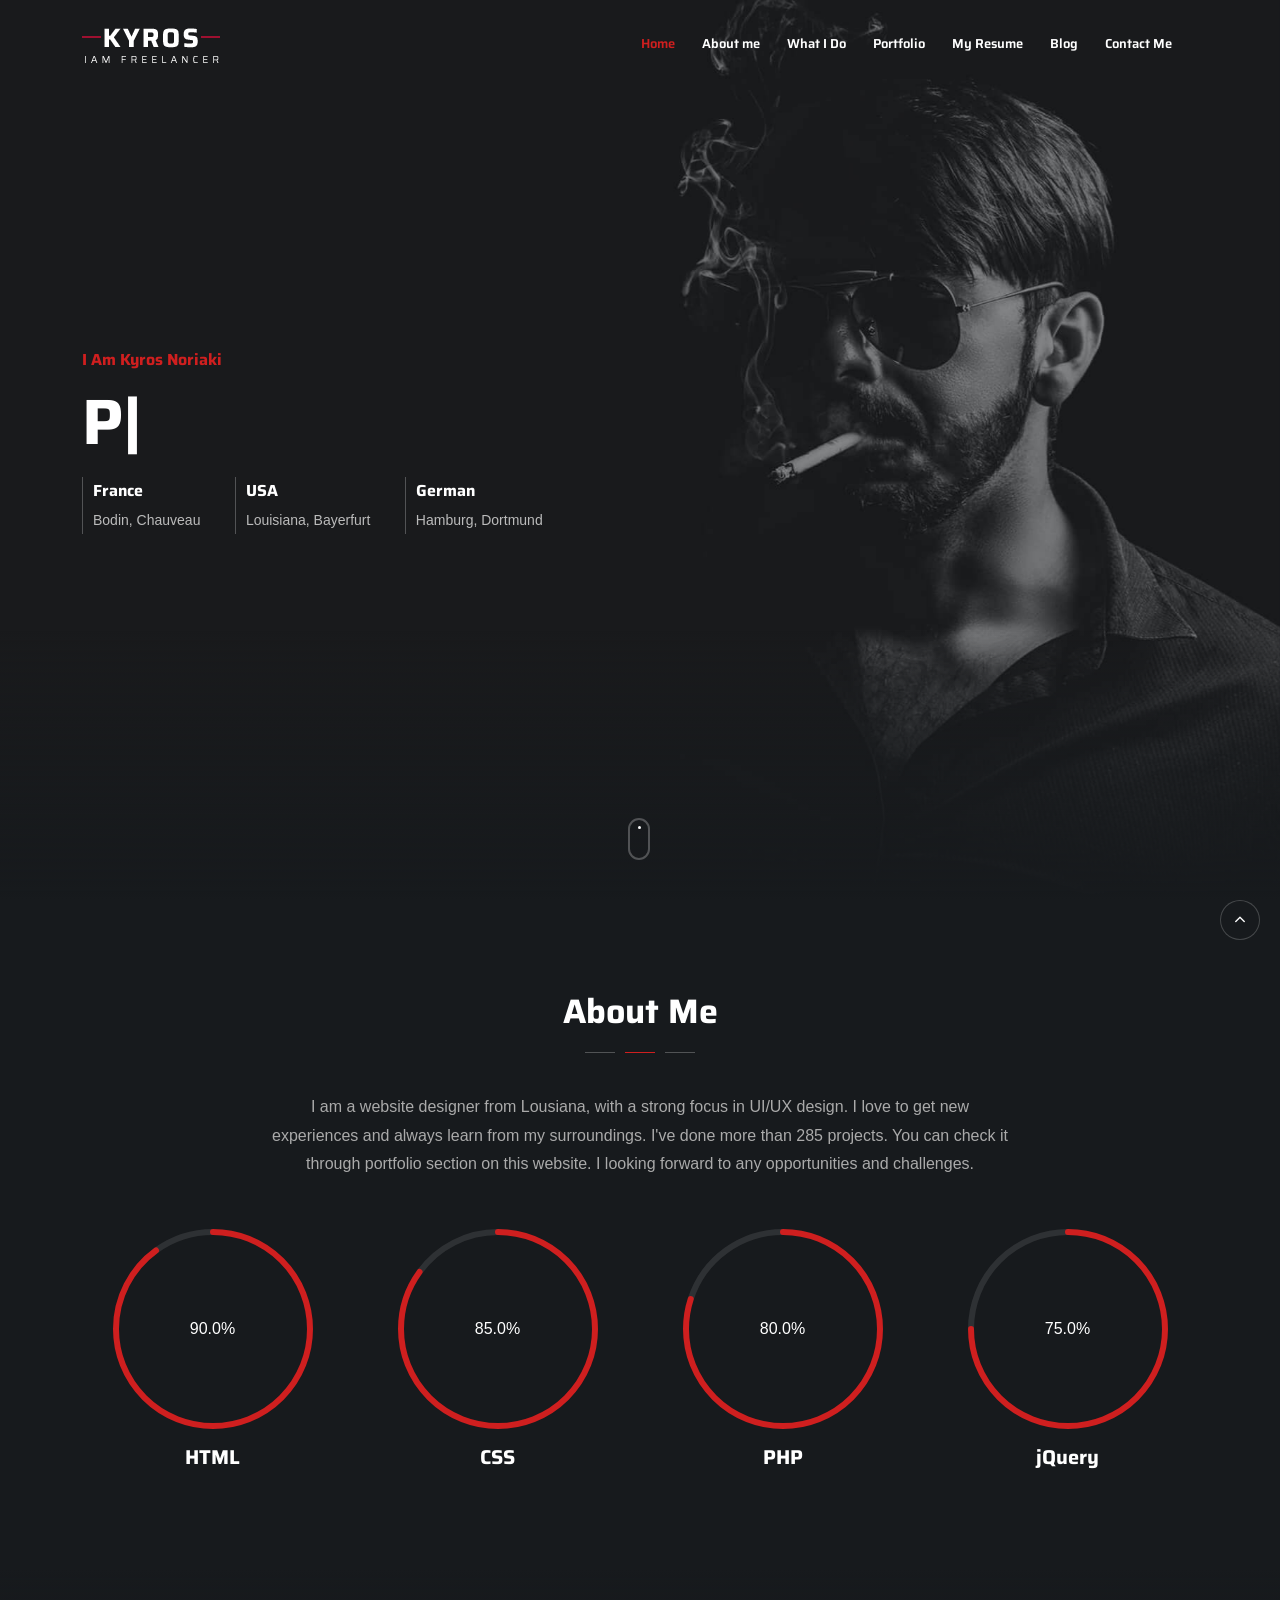
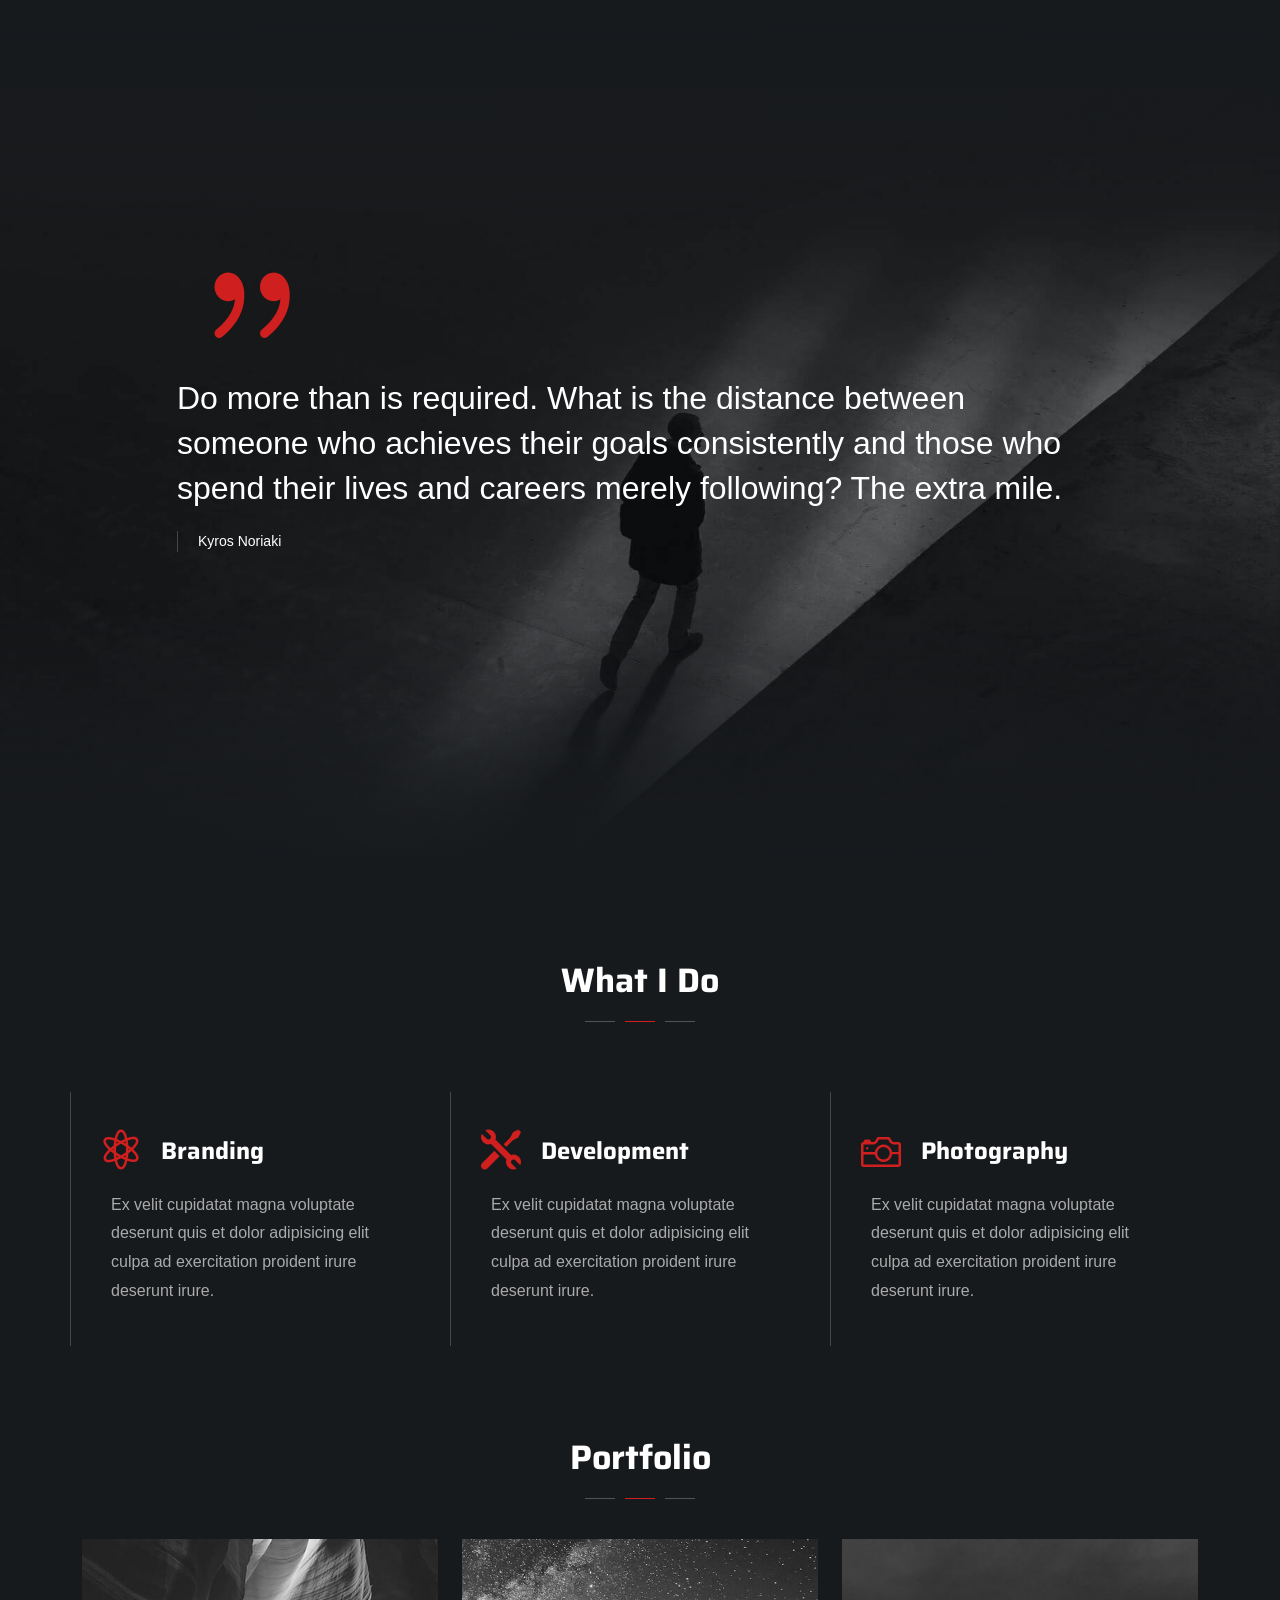
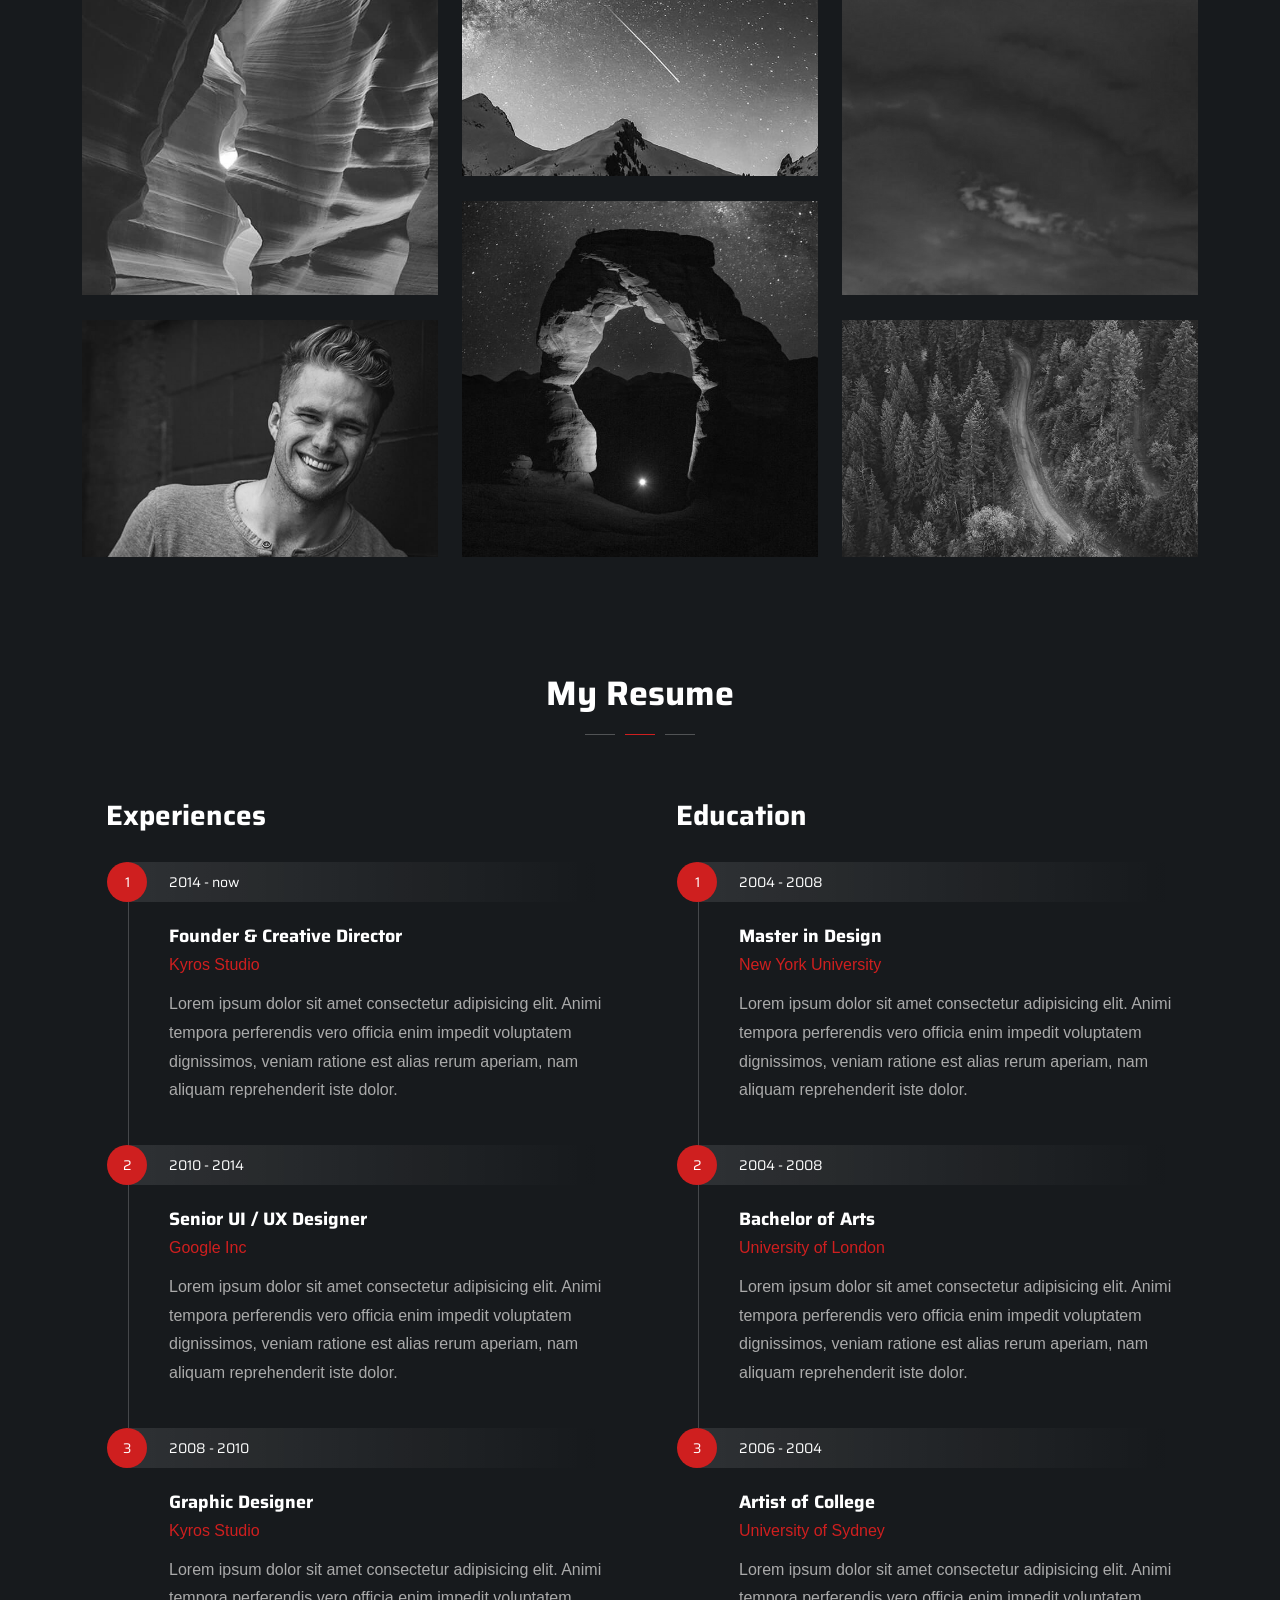
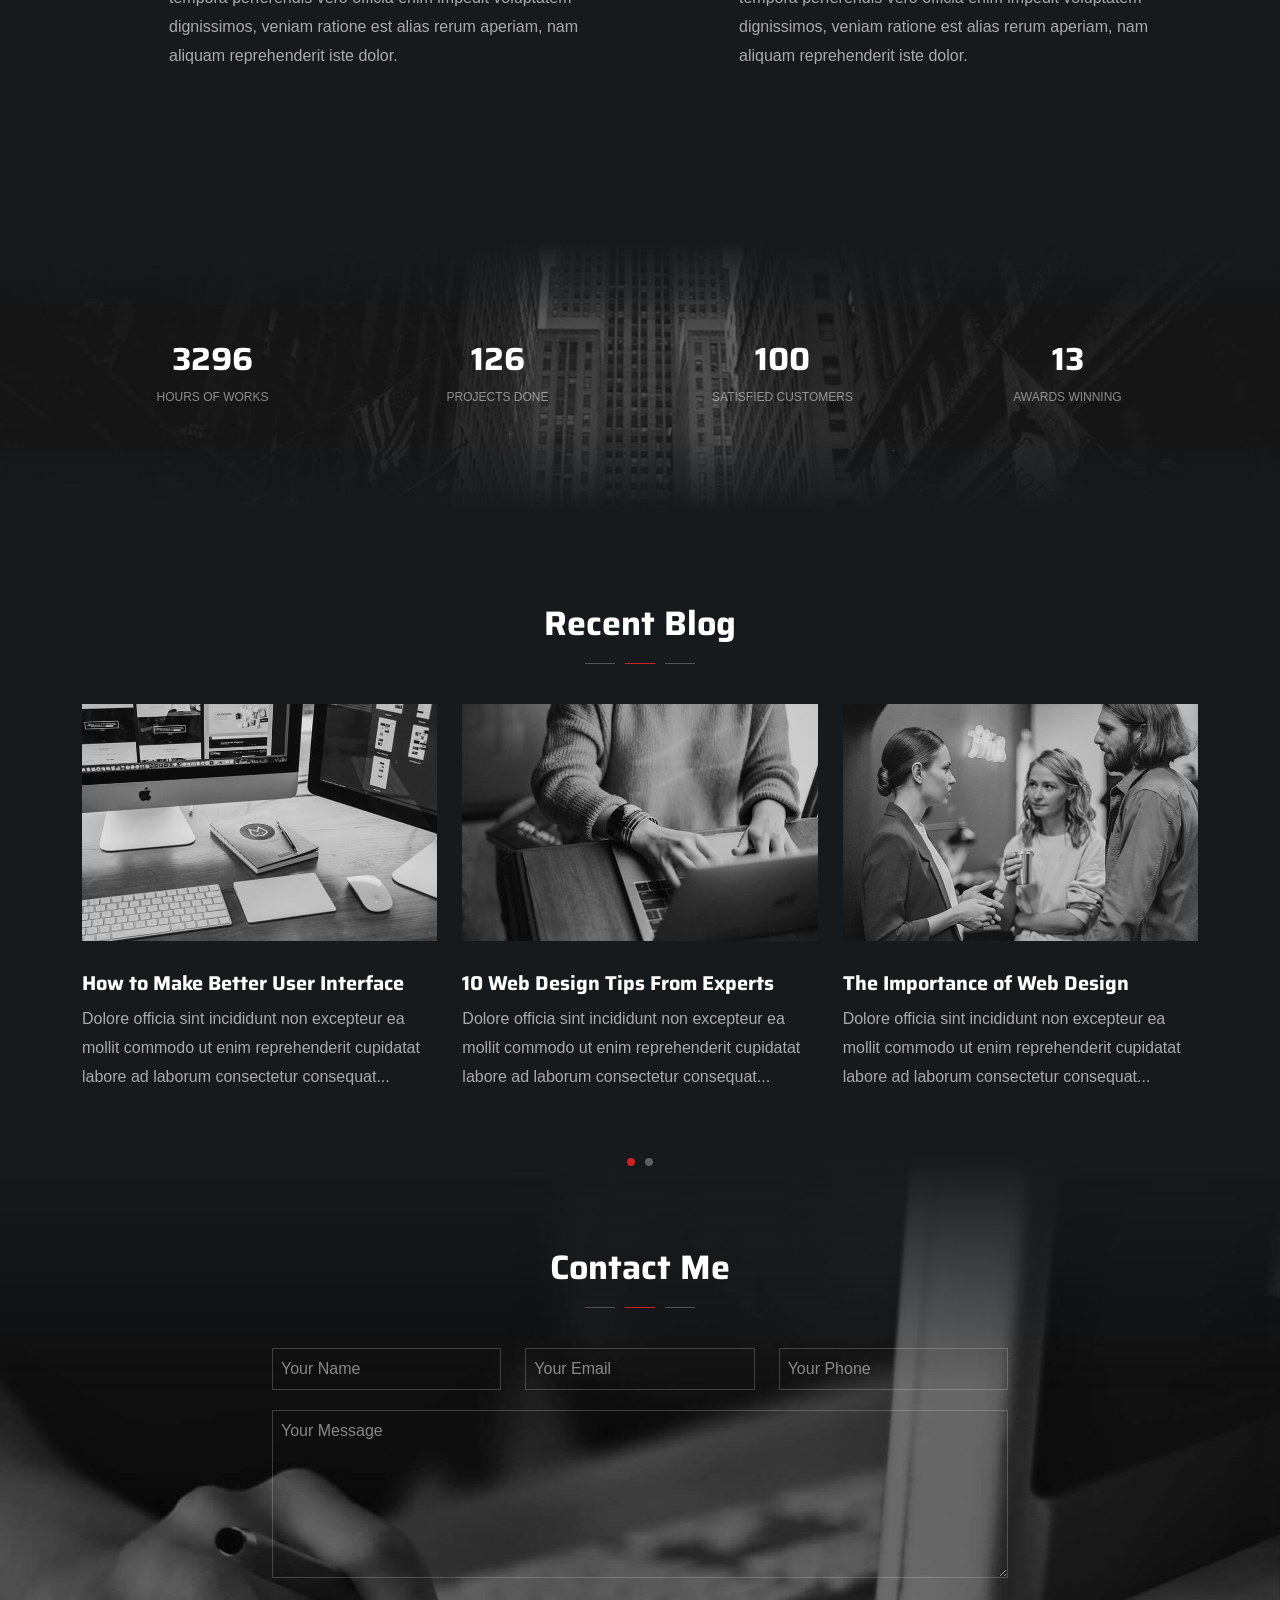
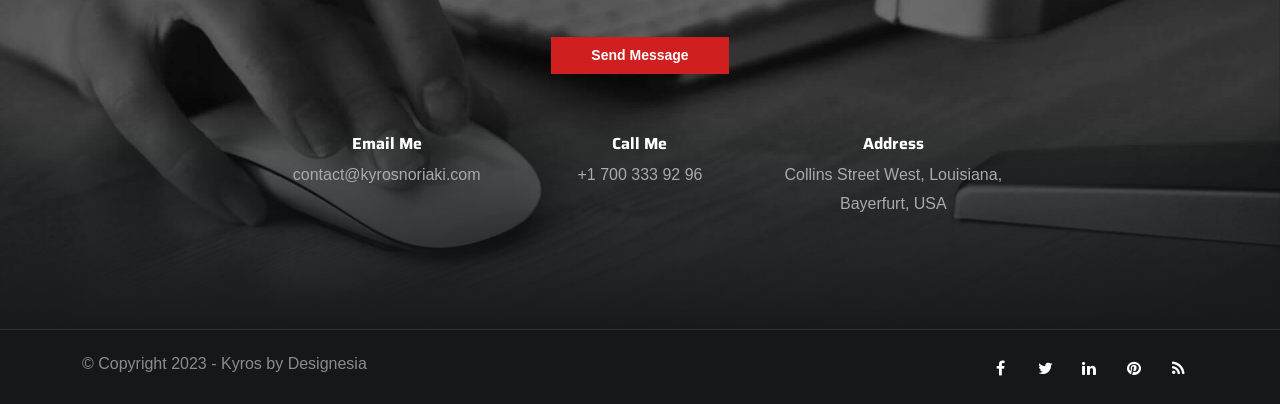
==== index.html @ 51b614d6 "code updated" ====
<!DOCTYPE html>
<html lang="zxx">

<head>
    <title>Kyros - Personal Website</title>
    <link rel="icon" href="images/icon.png" type="image/gif" sizes="16x16">
    <meta content="text/html;charset=utf-8" http-equiv="Content-Type">
    <meta content="width=device-width, initial-scale=1.0" name="viewport" />
    <meta content="Kyros - Personal Website" name="description" />
    <meta content="" name="keywords" />
    <meta content="" name="author" />
    <!-- CSS Files
    ================================================== -->
    <link href="css/bootstrap.min.css" rel="stylesheet" type="text/css" id="bootstrap" />
    <link href="css/plugins.css" rel="stylesheet" type="text/css" />
    <link href="css/style.css" rel="stylesheet" type="text/css" />
    <style>
        :root {
            --primary-color: #CF1F1F;
            --primary-color-rgb: 207, 31, 31;
        }
    </style>
    <link href="css/coloring.css" rel="stylesheet" type="text/css" />
</head>

<body class="onepage dark-scheme">
    <div id="wrapper">
        <!-- header begin -->
        <header class="transparent">
            <div class="container">
                <div class="row">
                    <div class="col-md-12">
                        <div class="de-flex sm-pt10">
                            <div class="de-flex-col">
                                <div class="de-flex-col">
                                    <!-- logo begin -->
                                    <div id="logo">
                                        <a href="index.html">
                                            <img alt="" class="logo" src="images/logo.png" />
                                            <img alt="" class="logo-2" src="images/logo.png" />
                                        </a>
                                    </div>
                                    <!-- logo close -->
                                </div>
                            </div>
                            <div class="de-flex-col header-col-right">
                                <ul id="mainmenu">
                                    <li><a class="active" href="#top">Home<span></span></a></li>
                                    <li><a href="#section-about">About me<span></span></a></li>
                                    <li><a href="#section-services">What I Do<span></span></a></li>
                                    <li><a href="#section-portfolio">Portfolio<span></span></a></li>
                                    <li><a href="#section-resume">My Resume<span></span></a></li>
                                    <li><a href="#section-blog">Blog<span></span></a></li>
                                    <li><a href="#section-contact">Contact Me<span></span></a></li>
                                </ul>
                                <div class="menu_side_area">
                                    <span id="menu-btn"></span>
                                </div>
                            </div>
                        </div>
                    </div>
                </div>
            </div>
        </header>
        <!-- header close -->
        <!-- content begin -->
        <div class="no-bottom no-top" id="content">
            <div id="top"></div>

            <!-- page preloader begin -->
            <div id="preloader">
                <div class="preloader1"></div>
            </div>
            <!-- page preloader close -->
            
            <!-- float text begin -->
            <div class="float-text">
                <div class="de_social-icons">
                    <a href="#"><i class="fa fa-facebook fa-lg"></i></a>
                    <a href="#"><i class="fa fa-twitter fa-lg"></i></a>
                    <a href="#"><i class="fa fa-instagram fa-lg"></i></a>
                </div>
                <span>Follow Me</span>
            </div>
            <!-- float text close --> 

            <!-- load external content begin -->
            <div id="de_modal">
                <button class="button-close"></button>
                <div class="d-modal-loader"></div>
            </div>
             <!-- load external content close -->

            <section aria-label="section" class="jarallax no-top no-bottom text-light">
                <img src="images/background/1.jpg" class="jarallax-img" alt="">
                <div class="v-center">
                    <div class="container">
                        <div class="row align-items-center">
                            <div class="col-md-12">
                                <h6 class="wow fadeInUp" data-wow-delay=".4s"><span class="id-color">I Am Kyros Noriaki</span></h6>
                                <div class="spacer-10"></div>
                                <div class="h1_big text-white wow fadeInUp" data-wow-delay=".6s">
                                    <div class="typed-strings">
                                        <p>Freelancer</p>
                                        <p>Programmer</p>
                                        <p>Photographer</p>
                                    </div>
                                    <div class="typed"></div>
                                </div>
                                <div class="spacer-20"></div>
                                <ul class="list_location wow fadeInUp" data-wow-delay=".8s">
                                    <li><span>France</span>Bodin, Chauveau</li>
                                    <li><span>USA</span>Louisiana, Bayerfurt</li>
                                    <li><span>German</span>Hamburg, Dortmund</li>
                                </ul>
                            </div>
                        </div>
                    </div>
                </div>
                <a href="#section-about" class="mouse-icon-click scroll-to wow fadeInUp" data-wow-delay=".8s">
                    <span class="mouse fadeScroll relative" data-scroll-speed="10">
                        <span class="scroll"></span>
                    </span>
                </a>
                <div class="de-gradient-edge-bottom"></div>
            </section>
            <section id="section-about">
                <div class="container relative">
                    <div class="row">
                        <div class="col-md-12 text-center wow fadeInUp">
                            <h2>About Me</h2>
                            <div class="space-border"></div>
                        </div>
                        <div class="col-md-8 offset-md-2 text-center wow fadeInUp">
                            <p>I am a website designer from Lousiana, with a strong focus in UI/UX design. I love to get new experiences and always learn from my surroundings. I've done more than 285 projects. You can check it through portfolio section on
                                this website. I looking forward to any opportunities and challenges. </p>
                        </div>
                        <div class="spacer-single"></div>
                        <div class="col-lg-3 position-relative wow fadeIn" data-wow-delay=".2s">
                            <div class="position-relative">
                                <div class="progressbar" data-animate="false">
                                    <div class="circle" data-percent="90">
                                        <div></div>
                                    </div>
                                    <h4>HTML</h4>
                                </div>
                            </div>
                        </div>
                        <div class="col-lg-3 position-relative wow fadeIn" data-wow-delay=".4s">
                            <div class="position-relative">
                                <div class="progressbar" data-animate="false">
                                    <div class="circle" data-percent="85">
                                        <div></div>
                                    </div>
                                    <h4>CSS</h4>
                                </div>
                            </div>
                        </div>
                        <div class="col-lg-3 position-relative wow fadeIn" data-wow-delay=".6s">
                            <div class="position-relative">
                                <div class="progressbar" data-animate="false">
                                    <div class="circle" data-percent="80">
                                        <div></div>
                                    </div>
                                    <h4>PHP</h4>
                                </div>
                            </div>
                        </div>
                        <div class="col-lg-3 position-relative wow fadeIn" data-wow-delay=".8s">
                            <div class="position-relative">
                                <div class="progressbar" data-animate="false">
                                    <div class="circle" data-percent="75">
                                        <div></div>
                                    </div>
                                    <h4>jQuery</h4>
                                </div>
                            </div>
                        </div>
                    </div>
                </div>
            </section>
            <section id="section-my-quote" aria-label="section" class="jarallax no-top no-bottom">
                <div class="de-gradient-edge-top"></div>
                <img src="images/background/2.jpg" class="jarallax-img" alt="">
                <div class="v-center">
                    <div class="container">
                        <div class="row align-items-center">
                            <div class="col-md-10 offset-md-1">
                                <blockquote class="q-big wow fadeIn" data-wow-duration="3s">
                                    <i class="d-big icon_quotations"></i>
                                    Do more than is required. What is the distance between someone who achieves their goals consistently and those who spend their lives and careers merely following? The extra mile.
                                    <span class="d-quote-by">Kyros Noriaki</span>
                                </blockquote>
                                <div class="spacer-double"></div>
                            </div>
                        </div>
                    </div>
                </div>
                <div class="de-gradient-edge-bottom"></div>
            </section>
            <section id="section-services" class="no-bottom">
                <div class="container relative">
                    <div class="row">
                        <div class="col-md-12 text-center wow fadeInUp">
                            <h2>What I Do</h2>
                            <div class="space-border"></div>
                        </div>
                        <div class="spacer-single"></div>
                        <div class="row g-0">
                            <div class="col-lg-4 wow fadeIn" data-wow-delay=".2s">
                                <div class="de_3d-box">
                                    <div class="d-inner">
                                        <i class="icon_genius id-color"></i>
                                        <div class="text">
                                            <h3>Branding</h3>
                                            Ex velit cupidatat magna voluptate deserunt quis et dolor adipisicing elit culpa ad exercitation proident irure deserunt irure.
                                        </div>
                                    </div>
                                </div>
                            </div>
                            <div class="col-lg-4 wow fadeIn" data-wow-delay=".4s">
                                <div class="de_3d-box">
                                    <div class="d-inner">
                                        <i class="icon_tools id-color"></i>
                                        <div class="text">
                                            <h3>Development</h3>
                                            Ex velit cupidatat magna voluptate deserunt quis et dolor adipisicing elit culpa ad exercitation proident irure deserunt irure.
                                        </div>
                                    </div>
                                </div>
                            </div>
                            <div class="col-lg-4 wow fadeIn" data-wow-delay=".6s">
                                <div class="de_3d-box">
                                    <div class="d-inner">
                                        <i class="icon_camera_alt id-color"></i>
                                        <div class="text">
                                            <h3>Photography</h3>
                                            Ex velit cupidatat magna voluptate deserunt quis et dolor adipisicing elit culpa ad exercitation proident irure deserunt irure.
                                        </div>
                                    </div>
                                </div>
                            </div>
                        </div>
                    </div>
                </div>
            </section>
            <section id="section-portfolio" class="no-bottom">
                <div class="container relative">
                    <div class="row">
                        <div class="col-md-12 text-center wow fadeInUp">
                            <h2>Portfolio</h2>
                            <div class="space-border"></div>
                        </div>
                    </div>
                    <div id="gallery" class="row sequence">
                        <div class="col-md-4 item">
                            <div class="de_modal wow" data-url="single-project.html">
                                <div class="card-image-1 mod-c" data-tilt>
                                    <div class="d-text">
                                        <h3>Single Image</h3>
                                        <h5 class="d-tag">website</h5>
                                    </div>
                                    <img src="images/gallery/1.jpg" class="img-fluid" alt="">
                                </div>
                            </div>
                        </div>
                        <div class="col-md-4 item">
                            <div class="de_modal wow" data-url="single-project-2.html">
                                <div class="card-image-1 mod-c" data-tilt>
                                    <div class="d-text">
                                        <h3>Multiple Images</h3>
                                        <h5 class="d-tag">website</h5>
                                    </div>
                                    <img src="images/gallery/2.jpg" class="img-fluid" alt="">
                                </div>
                            </div>
                        </div>
                        <div class="col-md-4 item">
                            <div class="de_modal wow" data-url="single-project-3.html">
                                <div class="card-image-1 mod-c" data-tilt>
                                    <div class="d-text">
                                        <h3>Self Hosted Video</h3>
                                        <h5 class="d-tag">website</h5>
                                    </div>
                                    <img src="images/gallery/3.jpg" class="img-fluid" alt="">
                                </div>
                            </div>
                        </div>
                        <div class="col-md-4 item">
                            <div class="de_modal wow" data-url="single-project.html">
                                <div class="card-image-1 mod-c" data-tilt>
                                    <div class="d-text">
                                        <h3>Bluetec App</h3>
                                        <h5 class="d-tag">website</h5>
                                    </div>
                                    <img src="images/gallery/4.jpg" class="img-fluid" alt="">
                                </div>
                            </div>
                        </div>
                        <div class="col-md-4 item">
                            <div class="de_modal wow" data-url="single-project.html">
                                <div class="card-image-1 mod-c" data-tilt>
                                    <div class="d-text">
                                        <h3>Uhost Hosting</h3>
                                        <h5 class="d-tag">website</h5>
                                    </div>
                                    <img src="images/gallery/5.jpg" class="img-fluid" alt="">
                                </div>
                            </div>
                        </div>
                        <div class="col-md-4 item">
                            <div class="de_modal wow" data-url="single-project.html">
                                <div class="card-image-1 mod-c" data-tilt>
                                    <div class="d-text">
                                        <h3>Bolo Creative</h3>
                                        <h5 class="d-tag">website</h5>
                                    </div>
                                    <img src="images/gallery/6.jpg" class="img-fluid" alt="">
                                </div>
                            </div>
                        </div>
                    </div>
                </div>
            </section>
            <section id="section-resume">
                <div class="container relative">
                    <div class="row">
                        <div class="col-md-12 text-center wow fadeInUp">
                            <h2>My Resume</h2>
                            <div class="space-border"></div>
                        </div>
                    </div>
                    <div class="row gh-5">
                        <div class="col-lg-6 wow fadeInUp">
                            <div class="p-4">
                                <h3 class="s_border">Experiences</h3>
                                <ul class="d_timeline">
                                    <li class="d_timeline-item">
                                        <h3 class="d_timeline-title">2014 - now</h3>
                                        <p class="d_timeline-text"><span class="d_title">Founder &amp; Creative Director</span><span class="d_company">Kyros Studio</span>Lorem ipsum dolor sit amet consectetur adipisicing elit. Animi tempora perferendis vero officia enim impedit voluptatem dignissimos, veniam ratione est alias rerum aperiam, nam aliquam reprehenderit iste dolor.</p>
                                    </li>
                                    <li class="d_timeline-item">
                                        <h3 class="d_timeline-title">2010 - 2014</h3>
                                        <p class="d_timeline-text"><span class="d_title">Senior UI / UX Designer</span><span class="d_company">Google Inc</span>Lorem ipsum dolor sit amet consectetur adipisicing elit. Animi tempora perferendis vero officia enim impedit voluptatem dignissimos, veniam ratione est alias rerum aperiam, nam aliquam reprehenderit iste dolor.</p>
                                    </li>
                                    <li class="d_timeline-item">
                                        <h3 class="d_timeline-title">2008 - 2010</h3>
                                        <p class="d_timeline-text"><span class="d_title">Graphic Designer</span><span class="d_company">Kyros Studio</span>Lorem ipsum dolor sit amet consectetur adipisicing elit. Animi tempora perferendis vero officia enim impedit voluptatem dignissimos, veniam ratione est alias rerum aperiam, nam aliquam reprehenderit iste dolor.</p>
                                    </li>
                                </ul>
                            </div>
                        </div>
                        <div class="col-lg-6 wow fadeInUp">
                            <div class="p-4">
                                <h3 class="s_border">Education</h3>
                                <ul class="d_timeline">
                                    <li class="d_timeline-item">
                                        <h3 class="d_timeline-title">2004 - 2008</h3>
                                        <p class="d_timeline-text"><span class="d_title">Master in Design</span><span class="d_company">New York University</span>Lorem ipsum dolor sit amet consectetur adipisicing elit. Animi tempora perferendis vero officia enim impedit voluptatem dignissimos, veniam ratione est alias rerum aperiam, nam aliquam reprehenderit iste dolor.</p>
                                    </li>
                                    <li class="d_timeline-item">
                                        <h3 class="d_timeline-title">2004 - 2008</h3>
                                        <p class="d_timeline-text"><span class="d_title">Bachelor of Arts</span><span class="d_company">University of London</span>Lorem ipsum dolor sit amet consectetur adipisicing elit. Animi tempora perferendis vero officia enim impedit voluptatem dignissimos, veniam ratione est alias rerum aperiam, nam aliquam reprehenderit iste dolor.</p>
                                    </li>
                                    <li class="d_timeline-item">
                                        <h3 class="d_timeline-title">2006 - 2004</h3>
                                        <p class="d_timeline-text"><span class="d_title">Artist of College</span><span class="d_company">University of Sydney</span>Lorem ipsum dolor sit amet consectetur adipisicing elit. Animi tempora perferendis vero officia enim impedit voluptatem dignissimos, veniam ratione est alias rerum aperiam, nam aliquam reprehenderit iste dolor.</p>
                                    </li>
                                </ul>
                            </div>
                        </div>
                    </div>
                </div>
            </section>
            <section id="section-fun-facts" aria-label="section" class="jarallax">
                <div class="de-gradient-edge-top"></div>
                <img src="images/background/3.jpg" class="jarallax-img" alt="">
                <div class="container">
                        <div class="row">
                            <div class="col-md-3 wow fadeIn" data-wow-delay="0">
                                <div class="de_count text-center">
                                    <h3 class="timer" data-to="8240" data-speed="2500">0</h3>
                                    <span>Hours of Works</span>
                                </div>
                            </div>

                            <div class="col-md-3 wow fadeIn" data-wow-delay=".25s">
                                <div class="de_count text-center">
                                    <h3 class="timer" data-to="315" data-speed="2500">0</h3>
                                    <span>Projects Done</span>
                                </div>
                            </div>

                            <div class="col-md-3 wow fadeIn" data-wow-delay=".5s">
                                <div class="de_count text-center">
                                    <h3 class="timer" data-to="250" data-speed="2500">0</h3>
                                    <span>Satisfied Customers</span>
                                </div>
                            </div>

                            <div class="col-md-3 wow fadeIn" data-wow-delay=".75s">
                                <div class="de_count text-center">
                                    <h3 class="timer" data-to="32" data-speed="2500">0</h3>
                                    <span>Awards Winning</span>
                                </div>
                            </div>
                        </div>
                    </div>
                <div class="de-gradient-edge-bottom"></div>
            </section>
            <section id="section-blog" class="no-bottom">
                <div class="container relative">
                    <div class="row">
                        <div class="col-md-12 text-center wow fadeInUp">
                            <h2>Recent Blog</h2>
                            <div class="space-border"></div>
                        </div>
                    </div>
                    <div id="carousel-blog" class="owl-carousel wow fadeInUp">
                        <div class="bloglist item">
                            <div class="post-content">
                                <div class="post-image">
                                    <div class="de_modal" data-url="single-blog.html"><img alt="" src="images/blog/1.jpg" class="lazy grayscale"></div>
                                </div>
                                <div class="post-text">
                                    <h4 class="de_modal" data-url="single-blog.html">How to Make Better User Interface</h4>
                                    <p>Dolore officia sint incididunt non excepteur ea mollit commodo ut enim reprehenderit cupidatat labore ad laborum consectetur consequat...</p>
                                </div>
                            </div>
                        </div>
                        <div class="bloglist item">
                            <div class="post-content">
                                <div class="post-image">
                                    <div class="de_modal" data-url="single-blog.html"><img alt="" src="images/blog/2.jpg" class="lazy grayscale"></div>
                                </div>
                                <div class="post-text">
                                    <h4 class="de_modal" data-url="single-blog.html">10 Web Design Tips From Experts</h4>
                                    <p>Dolore officia sint incididunt non excepteur ea mollit commodo ut enim reprehenderit cupidatat labore ad laborum consectetur consequat...</p>
                                </div>
                            </div>
                        </div>
                        <div class="bloglist item">
                            <div class="post-content">
                                <div class="post-image">
                                    <div class="de_modal" data-url="single-blog.html"><img alt="" src="images/blog/3.jpg" class="lazy grayscale"></div>
                                </div>
                                <div class="post-text">
                                    <h4 class="de_modal" data-url="single-blog.html">The Importance of Web Design</h4>
                                    <p>Dolore officia sint incididunt non excepteur ea mollit commodo ut enim reprehenderit cupidatat labore ad laborum consectetur consequat...</p>
                                </div>
                            </div>
                        </div>
                        <div class="bloglist item">
                            <div class="post-content">
                                <div class="post-image">
                                    <div class="de_modal" data-url="single-blog.html"><img alt="" src="images/blog/4.jpg" class="lazy grayscale"></div>
                                </div>
                                <div class="post-text">
                                    <h4 class="de_modal" data-url="single-blog.html">10 Web Design Tips From Experts</h4>
                                    <p>Dolore officia sint incididunt non excepteur ea mollit commodo ut enim reprehenderit cupidatat labore ad laborum consectetur consequat...</p>
                                </div>
                            </div>
                        </div>
                        <div class="bloglist item">
                            <div class="post-content">
                                <div class="post-image">
                                    <div class="de_modal" data-url="single-blog.html"><img alt="" src="images/blog/5.jpg" class="lazy grayscale"></div>
                                </div>
                                <div class="post-text">
                                    <h4 class="de_modal" data-url="single-blog.html">The Importance of Web Design</h4>
                                    <p>Dolore officia sint incididunt non excepteur ea mollit commodo ut enim reprehenderit cupidatat labore ad laborum consectetur consequat...</p>
                                </div>
                            </div>
                        </div>
                        <div class="bloglist item">
                            <div class="post-content">
                                <div class="post-image">
                                    <div class="de_modal" data-url="single-blog.html"><img alt="" src="images/blog/6.jpg" class="lazy grayscale"></div>
                                </div>
                                <div class="post-text">
                                    <h4 class="de_modal" data-url="single-blog.html">Tips for Healthy Teeth<span></span></h4>
                                    <p>Dolore officia sint incididunt non excepteur ea mollit commodo ut enim reprehenderit cupidatat labore ad laborum consectetur consequat...</p>
                                </div>
                            </div>
                        </div>
                    </div>
                </div>
            </section>
            <section id="section-contact" class="jarallax">
                <div class="de-gradient-edge-top"></div>
                <img src="images/background/5.jpg" class="jarallax-img" alt="">
                <div class="container z-index-1000">
                    <div class="row">
                        <div class="col-md-12 text-center wow fadeInUp">
                            <h2>Contact Me</h2>
                            <div class="space-border"></div>
                        </div>
                        <div class="col-lg-8 offset-lg-2 wow fadeInUp">
                            <div class="contact_form_wrapper">
                                <form name="contactForm" id="contact_form" class="form-border" method="post" action="#">
                                    <div class="row">
                                        <div class="col-md-4">
                                            <div class="field-set">
                                                <input type="text" name="Name" id="name" class="form-control" placeholder="Your Name" required>
                                            </div>
                                        </div>
                                        <div class="col-md-4">
                                            <div class="field-set">
                                                <input type="text" name="Email" id="email" class="form-control" placeholder="Your Email" required>
                                            </div>
                                        </div>
                                        <div class="col-md-4">
                                            <div class="field-set">
                                                <input type="text" name="phone" id="phone" class="form-control" placeholder="Your Phone" required>
                                            </div>
                                        </div>
                                    </div>
                                    <div class="text-center">
                                        <div class="field-set">
                                            <textarea name="message" id="message" class="form-control" placeholder="Your Message" required></textarea>
                                        </div>
                                        <div class="g-recaptcha" data-sitekey="copy-your-site-key-here"></div>
                                        <div id='submit' class="mt10">
                                            <input type='submit' id='send_message' value='Send Message' class="btn-main">
                                        </div>

                                        <div id="success_message" class='success'>
                                            Your message has been sent successfully. Refresh this page if you want to send more messages.
                                        </div>
                                        <div id="error_message" class='error'>
                                            Sorry there was an error sending your form.
                                        </div>

                                    </div>
                                </form>
                            </div>
                            <div class="spacer-double"></div>
                            <div class="row text-center wow fadeInUp">
                                <div class="col-md-4">
                                    <div class="wm-1"></div>
                                    <h6>Email Me</h6>
                                    <p>contact@kyrosnoriaki.com</p>
                                </div>
                                <div class="col-md-4">
                                    <div class="wm-1"></div>
                                    <h6>Call Me</h6>
                                    <p>+1 700 333 92 96</p>
                                </div>
                                <div class="col-md-4">
                                    <div class="wm-1"></div>
                                    <h6>Address</h6>
                                    <p>Collins Street West, Louisiana, Bayerfurt, USA</p>
                                </div>
                            </div>
                        </div>
                    </div>
                </div>
                <div class="de-gradient-edge-bottom"></div>
            </section>
        </div>
        <!-- content close -->
        <a href="#" id="back-to-top"></a>
        <!-- footer begin -->
        <footer>
            <div class="container">
                <div class="row">
                    <div class="col-md-6">
                        <a href="index.html">
                            <span class="copy">&copy; Copyright 2023 - Kyros by Designesia</span>
                        </a>
                    </div>
                    <div class="col-md-6">
                        <div class="social-icons">
                            <a href="#"><i class="fa fa-facebook fa-lg"></i></a>
                            <a href="#"><i class="fa fa-twitter fa-lg"></i></a>
                            <a href="#"><i class="fa fa-linkedin fa-lg"></i></a>
                            <a href="#"><i class="fa fa-pinterest fa-lg"></i></a>
                            <a href="#"><i class="fa fa-rss fa-lg"></i></a>
                        </div>
                    </div>
                </div>
            </div>
        </footer>
        <!-- footer close -->
    </div>
    <!-- Javascript Files
    ================================================== -->
    <script src="js/plugins.js"></script>
    <script src="js/designesia.js"></script>
    <script src='https://www.google.com/recaptcha/api.js' async defer></script>
    <script src="form.js"></script>
    <script>
    jQuery(function($) {
        $('.g-recaptcha').attr('data-theme', 'dark');
    });
    </script>
    <script>
    jQuery(document).ready(function() {
        $(function() {
            // jquery typed plugin
            $(".typed").typed({
                stringsElement: $('.typed-strings'),
                typeSpeed: 100,
                backDelay: 500,
                loop: true,
                contentType: 'html', // or text
                // defaults to false for infinite loop
                loopCount: false,
                callback: function() { null; },
                resetCallback: function() { newTyped(); }
            });
        });
    });
    </script>
</body>

</html>
---- css/style.css ----
/* Kyros
/* created by designesia


==================================================
Table of Content
================================================== 
* body
* header
    * subheader
* navigation
* content
* section
* footer
* sidebar
* blog
* contact
* coming soon page
* elements
    * address
    * border
    * breadcrumb
    * button
    * columns
    * counter
    * divider
    * dropcap
    * form
    * heading
    * icon font
    * list
    * map
    * package
    * page heading
    * pagination
    * pricing
    * progress bar
    * social icons
    * spacer
    * tabs
    * team
    * testimonial
* media query */

@charset "utf-8";

/* import main fonts */
@import url('https://fonts.googleapis.com/css2?family=Saira:ital,wght@0,300;0,400;0,500;0,600;0,700;0,800;0,900;1,300;1,400;1,500;1,600;1,700;1,800;1,900&display=swap');
@import url('https://fonts.googleapis.com/css2?family=Roboto:ital,wght@0,300;0,400;0,500;0,600;0,700;0,800;0,900;1,300;1,400;1,500;1,600;1,700;1,800;1,900&display=swap');


/* import fonts icon */
@import url("../fonts/font-awesome/css/font-awesome.css");
@import url("../fonts/elegant_font/HTML_CSS/style.css");
@import url("../fonts/et-line-font/style.css");


/* init */
* {
    --body-font: "Nunito", Helvetica, Arial, sans-serif;
    --title-font: "Saira", Helvetica, Arial, sans-serif;
}

/* ================================================== */
/* body */
/* ================================================== */

html {
    overflow-x: hidden;
    padding: 0;
    margin: 0;
    background: #fff;
}

body {
    font-family: var(--body-font);
    font-size: 16px;
    font-weight: 400;
    color: #909090;
    line-height: 30px;
    padding: 0;
    line-height: 1.8em;
    word-spacing: 0px;
}

html.no-scroll,
body.no-scroll {
    overflow: hidden;
}

html.no-scroll::-webkit-scrollbar,
body.no-scroll::-webkit-scrollbar {
    display: none;
}

.dark-scheme {
    color: #aaaaaa;
}

body.dark-scheme {
    background: #171A1D;
}

body.boxed {
    margin: 30px;
    overflow: hidden;
    border: solid 1px #eee;
}

body .owl-stage .owl-item {
    margin-bottom: 15px;

}

#wrapper {
    overflow: hidden;
}

.de-navbar-left #wrapper {
    overflow: visible;
}

a,
a:hover {
    text-decoration: none;
}

a.a-underline {
    display: inline-block;
    position: relative;
    overflow: hidden;
}

a.a-underline span {
    display: block;
    position: relative;
    left: 0;
    bottom: 0;
    border-bottom: solid 1px #333;
    width: 0;
}

a.a-underline:hover span {
    width: 100%;
}

/* ================================================== */


/*  header  */


/* ================================================== */

header {
    width: 100%;
    position: absolute;
    left: 0;
    z-index: 1001;
    background: #171A1D;
    margin: 0;
}

header.header-v2{
    min-height: 80px;
}

header.header-v2 #logo{
    margin: 25px 0;
}

header.header-s1 {
    top: 0;
}

header .info {
    display: none;
    color: #fff;
    padding: 10px 0 10px 0;
    width: 100%;
    z-index: 100;
    background: #242424;
}

header .info .col {
    display: inline-block;
    font-size: 12px;
}

header .info .col {
    padding-right: 30px;
}

header .info .col:last-child {
    padding-right: 0px;
}

header .info i {
    font-size: 14px;
    margin-right: 15px;
}

header .info .social.col {
    border: none;
}

header .info .social i {
    color: #fff;
    font-size: 14px;
    display: inline-block;
    float: none;
    padding: 0 10px 0 10px;
    margin: 0;
}

header .info strong {
    font-size: 12px;
}

header.header-bg {
    background: rgba(0, 0, 0, 0.5);
}

header.transparent {
    background: none;
}

header.semi-transparent {
    background: rgba(255, 255, 255, .15);
}

body:not(.side-layout) header:not(.smaller):not(.header-mobile).header-light.transparent {
    background: rgba(255, 255, 255, 0.0);
}

header.autoshow {
    top: -120px;
    height: 70px !important;
}

header.autoshow.scrollOn,
header.autoshow.scrollOff {
    -o-transition: .5s;
    -ms-transition: .5s;
    -moz-transition: .5s;
    -webkit-transition: .5s;
    transition: .5s;
    outline: none;
}

header.autoshow.scrollOn {
    top: 0;
}

header.autoshow.scrollOff {
    top: -120px;
}

header div#logo {
    -webkit-transition: all 0.3s;
    -moz-transition: all 0.3s;
    -ms-transition: all 0.3s;
    -o-transition: all 0.3s;
    transition: all 0.3s;
}

header div#logo.logo-text{
    font-family: var(--title-font);
    font-size: 28px;
    font-weight: bold;
}

header .logo-2 {
    display: none;
}

header .logo-scroll {
    display: none;
}

header .logo,
header .logo-2 {
    font-family: var(--body-font);
    color: #fff;
    font-size: 40px;
    font-weight: 300;
}

header .logo-2 {
    color: #333;
}

header.header-full nav {
    float: left;
}

header nav a {
    -webkit-transition: all 0.3s;
    -moz-transition: all 0.3s;
    -ms-transition: all 0.3s;
    -o-transition: all 0.3s;
    transition: all 0.3s;
}

header nav a:hover {
    color: #555;
}

header.smaller #mainmenu ul ul {
    top: 0px;
}

header.smaller {
    background: #171A1D;
    top: 0px;
    padding: 0;
    position: fixed;
    border: 0;
}

header.header-v2.smaller{
    background: none;
}

header.smaller .btn-rsvp {
    height: 100px;
    padding-top: 55px;
}

.boxed header.smaller {
    margin-top: 0px;
}

header.smaller.scroll-light {
    background: #ffffff;
}

header.smaller.scroll-dark {
    background: var(--primary-color);
}

header.header-light .de__h-widget,
header.smaller.scroll-light .de__h-widget {
    color: #202020;
}

header:not(.header-light).smaller.scroll-light div#logo .logo {
    display: none;
}

header.smaller.scroll-light div#logo .logo-2 {
    display: inline-block;
}

header.smaller.scroll-light div#logo .logo-scroll {
    display: inline-block;
}

header.smaller.header-light div#logo .logo {
    display: none;
}

header.smaller.scroll-light .social-icons i {
    color: #333;
}

header.smaller.scroll-light #mainmenu li li a:hover {
    color: #ffffff;
}

.wide header {
    padding-left: 30px;
    padding-right: 30px;
}

.logo-smaller div#logo {
    width: 150px;
    height: 30px;
    line-height: 65px;
    font-size: 30px;
}

.logo-smaller div#logo img {
    font-size: 30px;
}

.logo-smaller div#logo .logo-1 {
    display: none;
}

.logo-smaller div#logo .logo-2 {
    display: inline-block;
}

.logo-small {
    margin-bottom: 20px;
}

header.de_header_2 {
    height: 125px;
}

header.de_header_2.smaller {
    height: 70px;
}

header.de_header_2.smaller .info {
    position: absolute;
    opacity: 0;
    z-index: -1;
}

header.header-full {
    padding-left: 40px;
    padding-right: 40px;
}

header .header-row {
    text-align: center;
}

header .header-col {
    position: relative;
    height: 100%;
}

/* left col header */
header .header-col.left {
    float: left;
    padding: 0 30px 0 0;
    /* border-right:solid 1px rgba(255,255,255,.2); */
}

/* middle col header */
header .header-col.mid {
    float: right;
}

header .header-col.mid .social-icons {
    float: right;
    /* border-left:solid 1px rgba(255,255,255,.2); */
    padding: 0 30px 0 30px;
}


.header-col-right {
    text-align: right;
}

.header-fullwidth {
    padding-left: 30px !important;
    padding-right: 30px !important;
}


.de-navbar-left {
    background: #151618;
}

.de-navbar-left #logo {
    padding: 40px;
    text-align: center;
    width: 100%;
}

.de-navbar-left header {
    position: relative;
    display: block;
    width: 100%;
    height: 100%;
    left: 0;
    background: none;
    padding: 30px;
    padding-right: 20px;
}

.de-navbar-left header #mainmenu {
    float: none;
    margin: 0;
    padding: 0;
}

.de-navbar-left header #mainmenu>li {
    display: block;
    margin: 0;
    float: none;
    text-align: center;
    font-family: var(--body-font);
    letter-spacing: 5px;
    font-size: 14px;
    padding: 0;
    padding-top: 10px;
    padding-bottom: 10px;
    border-bottom: solid 1px rgba(255, 255, 255, .1);
}

.de_light.de-navbar-left header #mainmenu>li {
    border-bottom: solid 1px rgba(0, 0, 0, .05);
}

.de-navbar-left header #mainmenu>li>a {
    padding: 0;
    opacity: .5;
}

.de_light.de-navbar-left header #mainmenu>li>a {
    color: #222;
}

.de-navbar-left header #mainmenu>li a:hover {
    opacity: 1;
}

.de-navbar-left header #mainmenu>li>a:after {
    content: none;
}

.de-navbar-left header nav {
    float: none;
}

/* subheader */

#subheader {
    text-align: center;
    overflow: hidden;
    padding: 100px 0 100px 0;
}

#subheader h1 {
    margin-top: 50px;
    margin-bottom: 0px;
}

#subheader.dark {
    background-color: #1A1C26;
}

#subheader.dark h1 {
    color: #fff;
}

.de-navbar-left #subheader {
    padding-bottom: 120px;
}

#subheader .crumb {
    font-size: 14px;
    letter-spacing: 3px;
}

#subheader.text-light .crumb {
    color: #fff;
}

#subheader .small-border-deco {
    display: block;
    margin: 0 auto;
    margin-top: 20px;
    width: 100%;
    height: 1px;
    background: rgba(255, 255, 255, .1);
}

#subheader .small-border-deco span {
    display: block;
    margin: 0 auto;
    height: 2px;
    width: 100px;
}

#subheader.dark h2,
#subheader.dark h4 {
    color: #fff;
}

#subheader.dark h2 {
    font-size: 48px;
}

#subheader.s2 {
    background: rgba(var(--primary-color-rgb), .1);
    text-align: left;
    padding: 120px 0 60px;
    border: solid 1px #eee;
    border-left: none;
    border-right: none;
}

#subheader.s2 h1,
#subheader.s2 .crumb {
    margin: 0;
    padding: 0;
}

#subheader.s2 .crumb {
    float: right;
    margin-top: 15px;
}

.de-navbar-left.de_light #subheader h1 {
    color: #222;
}

#profile_banner {
    min-height: 360px;
}

/* ================================================== */


/* navigation */


/* ================================================== */

#mainmenu {
    font-family: var(--title-font);
    font-weight: 400;
    font-size: 13px;
    margin: 0 auto;
    float: none;
}

#mainmenu ul {
    margin: 0px 0px;
    padding: 0px;
    height: 30px;
    border-radius: 5px;
    -moz-border-radius: 5px;
    -webkit-border-radius: 5px;
    overflow: hidden;
    background: #ffffff;
}

#mainmenu ul:not(.mega) {
    -webkit-box-shadow: 2px 2px 30px 0px rgba(20, 20, 20, 0.1);
    -moz-box-shadow: 2px 2px 30px 0px rgba(20, 20, 20, 0.1);
    box-shadow: 2px 2px 30px 0px rgba(20, 20, 20, 0.1);
}

.dark-scheme #mainmenu ul {
    background: #21273e;
}

#mainmenu li {
    margin: 0px 0px;
    padding: 0px 0px;
    display: inline;
    list-style: none;
    position: relative;
}

#mainmenu li.has-child:after {
    font-family: FontAwesome;
    content: "\f078";
    color: rgba(255, 255, 255, .5);
    padding-left: 5px;
    font-size: 8px;
    position: relative;
    top: -2px;
}

#mainmenu .mega li.has-child:after {
    display: none;
}

.rtl #mainmenu li.has-child:after {
    left: 12px;
}

.header-light #mainmenu li.has-child:after {
    color: rgba(0, 0, 0, .5);
}

#mainmenu li>a {
    padding-right: 6px;
    font-weight: 600;
}

#mainmenu li.has-child>a {
    padding-right: 0px;
}

#mainmenu a {
    position: relative;
    display: inline-block;
    padding: 30px 18px;
    text-decoration: none;
    color: #fff;
    text-align: center;
    outline: none;
}

#mainmenu a span {
    position: relative;
    width: 0%;
    color: #ffffff;
    display: block;
    font-size: 10px;
    text-transform: uppercase;
    line-height: 14px;
    border-bottom: solid 2px #ffffff;
}

#mainmenu li li a span {
    float: right;
    margin-top: 5px;
}

#mainmenu ul li a strong {
    font-weight: bold;
    text-transform: uppercase;
    line-height: 1em;
    font-size: 10px;
    margin-right: 5px;
    padding: 3px 4px;
    padding-bottom: 2px;
    border: solid 1px #ffffff;
    display: inline-block;
    color: #ffffff;
    border-radius: 3px;
    -moz-border-radius: 3px;
    -webkit-border-radius: 3px;
}

.header-light {
    border-bottom: solid 1px rgba(255, 255, 255, 0);
}

.header-light #mainmenu>li>a {
    color: #222;
}

#mainmenu li li {
    font-family: var(--body-font);
    font-size: 14px;
}

#mainmenu li li:last-child {
    border-bottom: none;
}

#mainmenu li li a {
    padding: 5px 15px;
    border-top: none;
    color: #606060;
    width: 100%;
    border-left: none;
    text-align: left;
    font-weight: normal;
    border-bottom: solid 1px rgba(255, 255, 255, .1);
}

#mainmenu li:last-child>a {
    border-bottom: none;
}

.dark-scheme #mainmenu li li a {
    color: #ffffff;
}

.rtl #mainmenu li li a {
    text-align: right;
}

#mainmenu li li a:hover {
    color: #111;
}

#mainmenu li li a:after {
    content: none;
}

#mainmenu li li li a {
    padding: 2px 15px 2px 15px;
    background: #171A21;
}

#mainmenu li li a:hover,
#mainmenu ul li:hover>a {
    color: #fff;
    background: #1a8b49;
}

#mainmenu li ul {
    width: 180px;
    height: auto;
    position: absolute;
    left: 0px;
    z-index: 10;
    visibility: hidden;
    opacity: 0;
}

#mainmenu li li {
    font-size: 14px;
    display: block;
    float: none;
    text-transform: none;
}

#mainmenu li:hover>ul {
    visibility: visible;
    opacity: 1;
    margin-top: 0px;
}

#mainmenu li ul ul {
    left: 100%;
    top: 0px;
}

#mainmenu li ul ul li a {
    background: #ffffff;
}

#mainmenu li:hover>ul {
    color: #1a8b49;
}

#mainmenu select {
    padding: 10px;
    height: 36px;
    font-size: 14px;
    border: none;
    background: #ff4200;
    color: #eceff3;
}

#mainmenu select option {
    padding: 10px;
}

#mainmenu .btn-type {
    padding: 0;
    margin: 0;
}

#mainmenu .btn-type a {
    background: #eee;
    padding: 0;
    margin: 0;
}

#mainmenu>li ul.mega {
    position: fixed;
    left: 0;
    height: 0%;
    width: 100%;
    visibility: hidden;
    opacity: 0;
    overflow: hidden;
    padding: 10px 0;
    background: none;
    top: 75px;
}

#mainmenu ul.mega ul {
    -webkit-box-shadow: none;
    -moz-box-shadow: none;
    box-shadow: none;
    border-radius: 0px;
    -moz-border-radius: 0px;
    -webkit-border-radius: 0px;
}

#mainmenu ul.mega li.menu-title {
    font-weight: bold;
    font-size: 15px;
    color: #202020;
    margin-left: 15px;
    margin-bottom: 5px;
}

#mainmenu li:hover ul.mega {
    visibility: visible;
    opacity: 1;
}

#mainmenu li ul.mega>li,
#mainmenu li ul.mega>li a {
    width: 100%;
}

#mainmenu li ul.mega ul {
    padding-bottom: 20px;
}

#mainmenu li ul.mega li.title {
    padding: 0px 10px 15px 10px;
    text-align: left;
    color: #fff;
    font-weight: bold;
}

#mainmenu li ul.mega>li ul {
    position: static;
    visibility: visible;
    opacity: 1;
    left: 0;
    float: none;
    width: 100%;
}

#mainmenu ul.mega>li ul li {
    margin: 0;
    padding: 0;
}

#mainmenu li ul.mega .menu-content {
    margin-top: 0px;
    background: #ffffff;
    padding: 20px 15px;
    padding-bottom: 0;
    -webkit-box-shadow: 2px 2px 10px 0px rgba(20, 20, 20, 0.1);
    -moz-box-shadow: 2px 2px 10px 0px rgba(20, 20, 20, 0.1);
    box-shadow: 2px 2px 10px 0px rgba(20, 20, 20, 0.1);
    border-radius: 5px;
    -moz-border-radius: 5px;
    -webkit-border-radius: 5px;
    border: solid 1px #eeeeee;
}

#de-menu-container{
    display: table;
    background: #ffffff;
    position: fixed;
    top: 0;
    width: 100%;
    height: 100%;
    z-index: 1000;
    opacity: 0;
    transform: scale(0);
}

.dark-scheme #de-menu-container{
    background: #191A1C;
}

#de-menu-container.menu-open{
    opacity: 1;
    transform: scale(1);
}

#mainmenu-v2{
    display: block;
    font-family: var(--title-font);
    padding: 0;
    margin: 0;
    width: 100%;
}

#mainmenu-v2 li{
    list-style: none;
    padding: 0;
    margin: 10px 0;
    text-align: center;
    font-size: 20px;
}

#mainmenu-v2 li a{
    color: #202020;
}

.dark-scheme #mainmenu-v2 li a{
    color: #ffffff;
}

.mainmenu-v2-wrap{
    display: table-cell;
    vertical-align: middle;
}

#de-menu-container .d-logo{
    display: block;
    width: 100%;
    text-align: center;
    margin-bottom: 60px;
}

#de-menu-container .d-social{
    text-align: center;
    margin-top: 60px;
}

#de-menu-container .d-social i{
    text-shadow: none;
    color: #ffffff;
    padding: 12px 10px 8px 10px;
    width: 34px;
    height: 34px;
    text-align: center;
    font-size: 16px;
    border-radius: 30px;
    -moz-border-radius: 30px;
    -webkit-border-radius: 30px;
    margin: 0 3px 0 3px;
}


header.header-mobile #mainmenu>li ul.mega {
    visibility: visible;
    opacity: 1;
}

header:not(.header-mobile) #mainmenu>li:hover ul.mega {
    height: auto;
}

/* menu toggle for mobile */

#menu-btn {
    display: none;
    float: right;
    width: 32px;
    height: 32px;
    padding: 4px;
    text-align: center;
    cursor: poInter;
    color: #fff;
    margin-left: 20px;
    padding-top: 2px;
}

.rtl #menu-btn {
    margin-left: 0;
    margin-right: 20px;
}

#menu-btn:before {
    font-family: FontAwesome;
    content: "\f0c9";
    font-size: 20px;
}

#menu-btn:hover {
    background: #fff;
}

#menu-btn:hover:before {
    color: #222;
}

.rtl #menu-btn {
    float: left;
}

/* menu reveal */

#de-menu-reveal {
    float: right;
    width: 36px;
    height: 36px;
    padding: 6px;
    text-align: center;
    cursor: pointer;
    position: relative;
}

#de-menu-reveal .lt, 
#de-menu-reveal .lm, 
#de-menu-reveal .lb{
    display:block;
    position:absolute;
    width:36px;
    height:2px;
    background:#202020;
}

.dark-scheme #de-menu-reveal .lt, 
.dark-scheme #de-menu-reveal .lm, 
.dark-scheme #de-menu-reveal .lb{
    background:#ffffff;
}

#de-menu-reveal .lt{
    top:5px;
}
#de-menu-reveal .lm{
    top:15px;
}
#de-menu-reveal .lb{
    top:25px;
}

#de-menu-reveal.menu-open .lt{
    top:15px;
    -webkit-transform: rotate(-45deg);
    -moz-transform: rotate(-45deg);
    -o-transform: rotate(-45deg);
    transform: rotate(-45deg);
}
#de-menu-reveal.menu-open .lm{
    width:0;
    opacity:0;
}
#de-menu-reveal.menu-open .lb{
    top:15px;
    -webkit-transform: rotate(45deg);
    -moz-transform: rotate(45deg);
    -o-transform: rotate(45deg);
    transform: rotate(45deg);
}

header.header-mobile.header-light,
header.header-mobile.header-light #menu-btn,
header.header-mobile.header-light #menu-btn:hover {
    background: none;
}

header.header-mobile.header-light #menu-btn {
    color: #222;
}

.de-login-menu {
    position: relative;
}

.de-menu-profile {
    cursor: pointer;
}

.de-menu-profile img {
    width: 38px;
    border-radius: 30px;
    -moz-border-radius: 30px;
    -webkit-border-radius: 30px;
    margin-left: 5px;
    margin-bottom: 2px;
}

#de-click-menu-notification {
    position: relative;
}

#de-click-menu-notification .d-count {
    display: inline-block;
    position: absolute;
    z-index: 100;
    background: #333;
    line-height: 1em;
    padding: 6px;
    width: 22px;
    border-radius: 30px;
    -moz-border-radius: 30px;
    -webkit-border-radius: 30px;
    top: -10px;
    right: -10px;
    color: #ffffff;
    font-weight: bold;
    font-size: 10px;
}

.de-menu-notification {
    cursor: pointer;
    display: inline-block;
    width: 38px;
    height: 38px;
    background: #eeeeee;
    text-align: center;
    line-height: 32px;
    border-radius: 30px;
    padding-top: 3px;
    margin-left: 5px;
}

.dark-scheme .de-menu-notification {
    background: rgba(255, 255, 255, .2);
    color: #ffffff;
}

.rtl .de-menu-notification {
    margin-right: 5px;
}

.de-submenu {
    text-align: left;
    opacity: 0;
    position: absolute;
    right: 0;
    background: #ffffff;
    padding: 15px 20px;
    margin: 0;
    margin-top: 10px;
    width: 250px;
    border-radius: 3px;
    -moz-border-radius: 3px;
    -webkit-border-radius: 3px;
    z-index: 1000;
}

.dark-scheme .de-submenu {
    background: var(--primary-color);
    border: solid 1px rgba(255, 255, 255, .1);
}

.rtl .de-submenu {
    right: auto;
    left: 0;
}

.de-submenu.open {
    opacity: 1;
}

.de-submenu .d-balance {
    font-size: 14px;
}

.de-submenu h4 {
    font-weight: bold;
    display: block;
    margin: 0;
    padding: 0;
    font-size: 16px;
    margin-top: 5px;
}

.rtl .de-submenu h4,
.rtl .d-name,
.rtl .d-balance {
    text-align: right;
}

.de-submenu-profile {
    list-style: none;
    margin: 0;
    padding: 0;
}

.rtl .de-submenu-profile {
    text-align: right;
}

.de-submenu-profile a {
    color: #202020;
    font-weight: bold;
    font-size: 14px;
    display: block;
}

.dark-scheme .de-submenu-profile a {
    color: #fff;
}

.de-submenu-profile li {
    padding: 5px 0;
}

.de-submenu-profile li.de-line {
    border-top: solid 1px #bbbbbb;
    margin: 10px 0 8px 0;
    padding: 0;
}

.de-submenu-profile i {
    padding: 7px 9px;
    background: #eee;
    border-radius: 30px;
    width: 28px;
    margin-right: 5px;
}

.dark-scheme .de-submenu-profile i {
    background: rgba(255, 255, 255, .1);
}

#de-submenu-notification ul {
    margin: 0;
    margin-top: 10px;
    padding: 0;
    list-style: none;
}

#de-submenu-notification li {
    line-height: 20px;
    margin-bottom: 15px;
}

#de-submenu-notification li .d-time {
    display: block;
    font-size: 14px;
    color: #8492A6;
}

.dark-scheme #de-submenu-notification li .d-time {
    color: #999999;
}

#de-submenu-notification li a {
    color: #202020;
}

.dark-scheme #de-submenu-notification li a {
    color: #ffffff;
}

#de-submenu-notification li .d-desc {
    margin-left: 45px;
}

.rtl #de-submenu-notification li .d-desc {
    text-align: right;
    margin-left: 0;
    margin-right: 45px;
}

#de-submenu-notification li img {
    width: 32px;
    height: 32px;
    position: absolute;
    border-radius: 30px;
    -moz-border-radius: 30px;
    -webkit-border-radius: 30px;
}

.rtl #de-submenu-notification li img {
    right: 20px;
}

#de-submenu-notification li:last-child {
    margin-bottom: 0;
}

.de-submenu .d-line {
    margin: 15px 0 15px 0;
    border-top: solid 1px #bbbbbb;
}

.dark-scheme .de-submenu .d-line {
    border-top-color: rgba(255, 255, 255, .1);
}



/* ================================================== */


/* content */


/* ================================================== */

#content {
    width: 100%;
    background: #FFFFFF;
    padding: 90px 0 90px 0;
    z-index: 100;
}

.de_light #content {
    background: #FFFFFF;
}

#content {
    background: #FFFFFF;
}

.dark-scheme #content {
    background: var(--primary-color);
    ;
}

/* ================================================== */


/* section */


/* ================================================== */

section {
    padding: 90px 0 90px 0;
    position: relative;
}

.dark-scheme section {
    background: #171A1D; 
}

section.no-bg,
#content.no-bg {
    background: none !important;
}

.de-gradient-edge-top{
    z-index: 1;
    position: absolute;
    top: 0;
    width: 100%;
    height: 30%;
    background: linear-gradient(180deg, rgba(255,255,255,1) 0%, rgba(255,255,255,0) 100%);
}

.dark-scheme .de-gradient-edge-top{
    background: linear-gradient(180deg, rgba(23,26,29,1) 0%, rgba(23,26,29,0) 100%);
}

.de-gradient-edge-bottom{
    z-index: 1;
    position: absolute;
    bottom: 0;
    width: 100%;
    height: 30%;
    background: linear-gradient(0deg, rgba(255,255,255,1) 0%, rgba(255,255,255,0) 100%);
}

.dark-scheme .de-gradient-edge-bottom{
    background: linear-gradient(0deg, rgba(23,26,29,1) 0%, rgba(23,26,29,0) 100%);
}

.bgcolor-variation {
    background: #f6f6f6;
}

.overlay-gradient {
    width: 100%;
    height: 100%;
    z-index: 100;
    top: 0;
    padding: 90px 0 90px 0;
}

.text-gradient {
    background: linear-gradient(45deg, var(--primary-color-2), var(--primary-color));
    -webkit-background-clip: text;
    -webkit-text-fill-color: transparent;
}

.de-navbar-left .container-fluid .container {
    width: 100%;
}

.de-navbar-left section {
    padding: 70px;
}

.de_light section {
    background: #ffffff;
}

.section-fixed {
    position: fixed;
    width: 100%;
    min-height: 100%;
    height: auto;
}

.full-height {
    overflow: hidden;
}

#particles-js{
    width:100%;
    display:block;
    height:100%;
    position:absolute;
    z-index:0;
}
#particles-js.fixed{
    position:fixed;
}

.text_top {
    position: relative;
    z-index: 1000;
}

/* ================================================== */


/* footer */


/* ================================================== */

footer {
    /*background:url('../images/logo-big.png') -50% center no-repeat var(--primary-color) !important;*/
    color: rgba(255, 255, 255, .8);
    padding: 20px 0;
    border-top: solid 1px rgba(0, 0, 0, .1);
}

.dark-scheme footer {
    background: rgba(0, 0, 0, .1);
    border-top: solid 1px rgba(255, 255, 255, .1);
}

footer.footer-light {
    color: #9da1a5;
    background: #ffffff !important;
}

footer a {
    color: #595d69;
}

.dark-scheme footer a {
    color: rgba(255, 255, 255, .5);
}

footer.footer-black {
    background: #202020;
}

footer h5,
.de_light footer h5 {
    color: #fff;
    font-size: 18px;
    text-transform: none;
}

footer a {
    text-decoration: none !important;
}

.de-navbar-left footer {
    padding: 70px 70px 0 70px;
}

.subfooter {
    border-top: solid 1px rgba(255, 255, 255, .1);
    margin-top: 40px;
    padding: 20px 0 20px 0;
}

.footer-light .subfooter {
    border-top: solid 1px #eeeeee;
}

.de-navbar-left .subfooter {
    background: none;
}

header.side-header {
    border-bottom: none;
    margin: 0;
}

header.side-header .social-icons-2 {
    margin: 0 auto;
    margin-top: 50px;
    float: none;
    text-align: center;
}

header.side-header .social-icons-2 a {
    display: inline-block;
    margin: 0 2px 0 2px;
    background: #555;
    width: 36px;
    height: 36px;
    padding-top: 5px;
    display: inline-block;
    text-align: center;
    border-radius: 20px;
    -moz-border-radius: 20px;
    -webkit-border-radius: 20px;
    opacity: .2;
}

.de_light header.side-header .social-icons-2 a {
    background: #fff;
    color: #333;
}

header.side-header .social-icons-2 a:hover {
    opacity: 1;
}

.de-navbar-left.de_light header,
.de-navbar-left.de_light {
    background: rgba(var(--primary-color-rgb), .1);
}

header.header-light-transparent {
    background: rgba(255, 255, 255, .5);
}

header.header-solid.header-light #mainmenu>li>a {
    color: #555;
}

header.header-solid.header-light .info {
    background: #eee;
    color: #555;
}

header.header-solid.header-light .info .social i {
    color: #222;
}

header.header-solid {
    background: #fff;
}

header.header-light {
    background: #ffffff;
}

header.smaller.header-dark {
    background: #202020;
    border: none;
}

header.smaller.header-dark #mainmenu a {
    color: #fff;
}

header.s2 {
    background: #ffffff !important;
    border-bottom: solid 1px #eee;
    top: 0;
}

header.s2 #mainmenu>li>a {
    padding-top: 18px;
    padding-bottom: 18px;
}

.side-layout header.smaller.header-dark #mainmenu>li {
    border-bottom: solid 1px rgba(255, 255, 255, .1);
}

.side-layout header.smaller.header-dark #mainmenu>li:last-child {
    border-bottom: none;
}

header.header-mobile {
    position: absolute;
    background: #fff;
    top: 0;
    height: 90px;
}

.dark-scheme header.header-mobile {
    background: #171A1D;
}

header.header-mobile.has-topbar {
    height: 100px;
}

header.header-mobile.has-topbar .header-row,
header.header-mobile.has-topbar .header-col {
    margin-top: 10px;
}

header.header-mobile.has-topbar #topbar {
    margin-top: -15px;
    padding: 0;
}

header.header-mobile nav {
    float: none;
}

header.header-mobile .logo {
    display: none;
}

header.header-mobile .btn-rsvp {
    padding-top: 40px;
    height: 90px;
}

header.header-mobile .logo-2 {
    display: inline-block;
}

header.header-mobile.header-light {
    background: #fff;
}

header.header-mobile #mainmenu ul {
    padding: 0;
}

header.header-solid.header-light {
    background: #fff;
}

header.header-light .logo {
    display: none;
}

header.header-light .logo-2 {
    display: inline-block;
}

/* topbar start here */

#topbar {
    z-index: 1000;
    width: 100%;
    padding: 0 30px;
    overflow: hidden;
    top: 0;
}

#topbar.topbar-dark {
    background: #202020;
}

#topbar a {
    text-decoration: none;
    color: #606060;
}

#topbar.text-light a {
    color: #ffffff;
}

.topbar-left,
.topbar-right {
    display: flex;
}

.topbar-right {
    float: right;
}

.topbar-solid {
    background: #ffffff;
}

.tb-light {
    background: #ffffff;
}

#topbar:not(.topbar-noborder) .topbar-right .topbar-widget {
    border-left: solid 1px rgba(255, 255, 255, .1);
}

#topbar:not(.topbar-noborder) .topbar-right span:last-child {
    border-right: solid 1px rgba(255, 255, 255, .1);
}

#topbar:not(.topbar-noborder) .topbar-light .topbar-right .topbar-widget {
    border-left: solid 1px #eee;
}

#topbar:not(.topbar-noborder) .topbar-light .topbar-right span:last-child {
    border-right: solid 1px #eee;
}

#topbar:not(.topbar-noborder) .tb-light .topbar-right .topbar-widget {
    border-left: solid 1px #eeeeee;
}

#topbar:not(.topbar-noborder) .tb-light .topbar-right span:last-child {
    border-right: solid 1px #eeeeee;
}

/* topbar left content */
.topbar-left {
    float: left;
}

#topbar:not(.topbar-noborder) .topbar-left .topbar-widget {
    border-right: solid 1px rgba(255, 255, 255, .1);
}

#topbar:not(.topbar-noborder) .topbar-light .topbar-left .topbar-widget {
    border-right: solid 1px #eee;
}

#topbar:not(.topbar-noborder) .topbar-left span:first-child {
    border-left: solid 1px rgba(255, 255, 255, .1);
}

#topbar:not(.topbar-noborder) .tb-light .topbar-left .topbar-widget {
    border-right: solid 1px #eeeeee;
}

#topbar:not(.topbar-noborder) .tb-light .topbar-left span:first-child {
    border-left: solid 1px #eeeeee;
}

.de__h-widget {
    position: relative;
    font-weight: bold;
    color: #ffffff;
    font-family: var(--body-font);
    padding-left: 40px;
    font-size: 16px;
    padding-top: 20px;
}

.de__h-widget span {
    display: inline-block;
    position: absolute;
    left: 40px;
    top: 0;
    font-size: 12px;
    font-weight: 500;
}

.de__h-widget i {
    display: inline-block;
    position: absolute;
    font-size: 32px;
    left: 0;
    top: 12px
}

/* topbar widget */
.topbar-widget {
    font-size: 13px;
    display: flex;
    padding: 6px 15px;
    font-weight: 400;
    height: 40px;
}

.topbar-widget i {
    font-size: 16px;
    margin-top: 8px;
    margin-right: 10px;
}

.h-sub .topbar-widget {
    padding: 12px;
}

.topbar-widget:before {
    float: left;
    position: relative;
    font-family: "FontAwesome";
    font-size: 16px;
    margin-right: 10px;
}

.topbar-widget.tb-phone:before {
    content: "\f095";
}

.topbar-widget.tb-email:before {
    content: "\f003";
}

.topbar-widget.tb-opening-hours:before {
    content: "\f017";
}

.topbar-widget.tb-social {
    padding: 0;
}

.topbar-widget.tb-social a {
    font-size: 14px;
    display: flex;
    padding: 5px;
    padding-left: 15px;
    display: inline-block;
    text-align: center;
}

#topbar:not(.topbar-noborder) .topbar-light .topbar-widget.tb-social a,
#topbar:not(.topbar-noborder) .topbar-light .topbar-widget.tb-social a:first-child {
    border-left: solid 1px #eeeeee;
}

#topbar:not(.topbar-noborder) .topbar-widget.tb-social a {
    border-left: solid 1px rgba(255, 255, 255, .1);
}

.tb-light .topbar-widget.tb-social a {
    border-left: solid 1px #eeeeee;
}

.topbar-widget.tb-social a:first-child {
    border: none;
}

/* topbar end here */

#de-sidebar {
    padding: 0px;
}

/* ================================================== */


/* blog */


/* ================================================== */

.blog-list {
    margin: 0;
    padding: 0;
}

/* blog list */

.blog-list>div {
    list-style: none;
    line-height: 1.7em;
    margin-top: 0px;
    border-bottom: solid 1px rgba(255, 255, 255, .1);
    margin-bottom: 20px;
}

.blog-list img {
    margin-bottom: 20px;
}

.de_light .blog-list li {
    border-bottom: solid 1px #ddd;
}

.blog-list h4 {
    margin-top: 20px;
}

.blog-list h4 a {
    color: #fff;
}

.de_light .blog-list h4 a {
    color: #202020;
}

.de_light .text-light .blog-list h4 a {
    color: #fff;
}

.blog-list .btn-more {
    padding: 3px 25px 3px 25px;
    color: #111;
    text-transform: uppercase;
    text-decoration: none;
    font-weight: 700;
    float: right;
}

.blog-list .btn-more:hover {
    background: #fff;
}

.de_light .blog-list .btn-more:hover {
    background: #222;
    color: #fff;
}

.blog-list .post-text {
    padding-left: 80px;
}

.bloglist .post-text a.btn-main {
    display: inline-block;
    margin-top: 0px;
    padding: 5px 25px;
}

.blog-list .blog-slider {
    margin-bottom: -60px;
}

.blog-list .date-box {
    position: absolute;
    text-align: center;
    text-shadow: none;
}

.blog-list .date-box .day,
.blog-list .date-box .month {
    display: block;
    color: #fff;
    text-align: center;
    width: 40px;
    z-index: 100;
}

.de_light .blog-list .date-box .month {
    color: #202020;
}

.blog-list .date-box {
    text-align: center;
    background: #f6f6f6;
    padding: 10px;
}

.blog-list .date-box .month {
    font-size: 14px;
}

.blog-list .date-box .day {
    font-family: var(--body-font);
    color: #202020;
    font-weight: bold;
    font-size: 28px;
}

.blog-list .date-box .month {
    font-family: var(--body-font);
    color: #fff;
    font-size: 13px;
    letter-spacing: 3px;
}

.de_light .blog-list .date-box .month {
    border-bottom-color: #ddd;
}

.de_light .text-light .blog-list .date-box .month {
    color: #fff;
}

.blog-snippet li {
    border-bottom: none;
    margin-bottom: 0;
}

#blog-carousel .item.item {
    width: 100%;
}

/* blog comment */

#blog-comment {
    margin-top: 40px;
}

#blog-comment ol{
    padding-left: 40px;
}

#blog-comment h5 {
    margin-bottom: 10px;
}

#blog-comment ul,
#blog-comment li {
    list-style: none;
    margin-left: -40px;
    padding-left: 0;
}

#blog-comment li {
    min-height: 70px;
    margin-bottom: 20px;
    padding-bottom: 20px;
    border-bottom: solid 1px #eee;
}

.rtl #blog-comment li {
    margin-right: -30px;
}

.dark-scheme #blog-comment li {
    border-bottom-color: rgba(255, 255, 255, .1);
}

#blog-comment li .avatar {
    position: absolute;
    margin-top: 5px;
}

#blog-comment li .avatar img{
    width: 80px;
    border-radius: 100%;
    -moz-border-radius: 100%;
    -webkit-border-radius: 100%;
}

#blog-comment .comment {
    margin-left: 100px;
}

.rtl #blog-comment .comment {
    margin-left: 0;
    margin-right: 100px;
}

#blog-comment li {
    min-height: 70px;
    line-height: 1.6em;
}

#blog-comment li li {
    margin-left: 55px;
    padding-bottom: 0px;
    margin-top: 20px;
    padding-top: 10px;
    border-top: solid 1px #eee;
    border-bottom: none;
}

.rtl #blog-comment li li {
    margin-right: 40px;
}

.dark-scheme #blog-comment li li {
    border-top-color: rgba(255, 255, 255, .1);
}

#blog-comment li li .avatar {
    position: absolute;
}

.comment-info {
    margin-left: 100px;
    margin-bottom: 5px;
}

.rtl .comment-info {
    margin-left: 0;
    margin-right: 85px;
}

.comment-info .c_name {
    display: block;
    font-weight: 700;
    color: #555555;
}

.dark-scheme .comment-info .c_name {
    color: #ffffff;
}

.comment-info .c_reply {
    padding-left: 20px;
    margin-left: 20px;
    border-left: solid 1px #ddd;
    font-size: 12px;
}

.dark-scheme .comment-info .c_reply {
    border-left-color: rgba(255, 255, 255, .2);
}

.comment-info .c_date {
    font-size: 12px;
}

.blog-list h4 {
    color: #333;
}

.blog-read h4 {
    color: #333;
    letter-spacing: normal;
    font-size: 24px;
    text-transform: none;
}

.blog-carousel ul,
.blog-carousel li {
    margin: 0;
    list-style: none;
}

.blog-carousel h4 {
    margin-bottom: 0px;
}

.blog-carousel p {
    margin-bottom: 10px;
}

.blog-carousel .post-date {
    text-transform: uppercase;
    letter-spacing: 3px;
    font-size: 11px;
    color: #888;
}

.post-content {
    position: relative;
    overflow: hidden;
    margin-bottom: 20px;
}

.post-content p {
    margin-bottom: 20px;
}

.post-text {
    padding-top: 20px;
}

.post-text h4 {
    margin-top: 10px;
    margin-bottom: 10px;
}

.post-text h4 a {
    color: #1A1C26;
    text-decoration: none;
    font-size: 22px;
    font-weight: bold;
}

.dark-scheme .post-text h4 a {
    color: #ffffff;
}

.post-text .tags {
    font-size: 10px;
    text-transform: uppercase;
}

.p-tagline {
    position: absolute;
    z-index: 1;
    top: 20px;
    left: 20px;
}

.p-tagline,
.p-title {
    font-family: var(--body-font);
    background: rgba(var(--primary-color-rgb), .2);
    border-radius: 3px;
    display: inline-block;
    font-size: 10px;
    font-weight: bold;
    letter-spacing: 2px;
    line-height: 10px;
    padding: 7px 10px 6px 10px;
    text-transform: uppercase;
    margin-bottom: 5px;
}

.p-tagline,
.p-title.invert {
    background: var(--primary-color);
}

.p-title {
    font-size: 12px;
    margin-bottom: 20px;
}

.post-text .p-date {
    text-transform: uppercase;
    letter-spacing: 2px;
    font-size: 10px;
    font-weight: 500;
}

.blog-read h2{
    margin-top: 0px;
}

.blog-read img {
    margin-bottom: 30px;
}

.blog-read .post-text {
    padding: 0;
}

.post-date,
.post-comment,
.post-like,
.post-by,
.post-author {
    margin-right: 20px;
    font-size: 13px;
    color: #999;
    font-family: var(--body-font);
}

.dark-scheme .post-date,
.dark-scheme .post-comment,
.dark-scheme .post-like,
.dark-scheme .post-by,
.dark-scheme .post-author {
    color: #ffffff;
}

.post-author {
    color: #777;
}

.post-date:before,
.post-comment:before,
.post-like:before,
.post-by:before {
    font-family: FontAwesome;
    padding-right: 10px;
    font-size: 11px;
}

/*.post-date:before{
    content: "\f133";
}*/
.post-comment:before {
    content: "\f0e5";
}

.post-like:before {
    content: "\f08a";
}

.post-author:before {
    content: "By: ";
}

/* blog comment form */

#commentform label {
    display: block;
}

#commentform input {
    width: 290px;
}

#commentform input:focus {
    border: solid 1px #999;
    background: #fff;
}

#commentform textarea {
    width: 97%;
    padding: 5px;
    height: 150px;
    color: #333;
}

#commentform textarea:focus {
    border: solid 1px #999;
    background: #fff;
}

#commentform input.btn {
    width: auto;
}


.post-meta {
    margin: 0px 0 10px 0px;
    border: solid 1px #eee;
    border-left: none;
    border-right: none;
    border-left: none;
    font-size: 11px;
    display: table;
    width: 100%;
    table-layout: fixed;
}

.post-meta a {
    color: #888;
}

.post-meta span {
    display: table-cell;
    padding: 10px 0 10px 0;
    text-align: center;
}

.post-meta span i {
    float: none;
}

.post-image{
    position: relative;
    overflow: hidden;
}

.post-image img {
    width: 100%;
    margin-bottom: 0px;
}

img.grayscale{
    -webkit-filter: grayscale(100%);
    -moz-filter: grayscale(100%);
    -o-filter: grayscale(100%);
    -ms-filter: grayscale(100%);
    filter: grayscale(100%);
}


.post-image:hover img {
    width: 100%;
    margin-bottom: 0px;
    -webkit-filter: grayscale(0%);
    -moz-filter: grayscale(0%);
    -o-filter: grayscale(0%);
    -ms-filter: grayscale(0%);
    filter: grayscale(0%);
    transform: scale(1.1);
}


.blog-slide {
    padding: 0;
    margin: 0;
}

.blog-item {
    margin-bottom: 60px;
}

.blog-item img.preview {
    width: 100%;
    margin-bottom: 30px;
}

.post-image {
    position: relative;
}

.post-image .post-info {
    position: absolute;
    bottom: 0;
    padding: 0;
    border: none;
    width: 100%;
}

.post-image .post-info .inner {
    margin: 0 30px 0 30px;
    padding: 3px 20px;
    border-radius: 10px 10px 0 0;
}

.post-image .post-date,
.post-image .post-author {
    color: #ffffff;
}

.ratings {
    color: #F86E4E;
}

/* ================================================== */


/* contact form */


/* ================================================== */

.error {
    display: none;
    margin-top: 30px;
    color: #e7505a;
    clear: both;
    padding-top: 20px;
    padding: 20px;
    background: rgba(231, 80, 90, .1);
    border: solid 1px #e7505a;
}

.success {
    display: none;
    color: #96c346;
    margin-top: 30px;
    clear: both;
    padding-top: 20px;
    padding: 20px;
    background: rgba(150, 195, 70, .1);
    border: solid 1px #96c346;
}

.error img {
    vertical-align: top;
}

.full {
    width: 98%;
}

#contact_form textarea {
    height: 168px;
}

#contact_form.s2 textarea {
    height: 180px;
}

#contact_form .radio-img {
    display: inline-block;
}

#contact_form .radio-img input[type="radio"]+label,
#contact_form .radio-img input[type="checkbox"]+label {
    padding: 0px;
    position: relative;
    background: none;
    width: 150px;
    float: left;
    text-align: center;
    margin: 0 10px;
}

#contact_form .radio-img input[type="radio"]+label:before,
#contact_form .radio-img input[type="checkbox"]+label:before {
    position: absolute;
    top: 10px;
    left: 15px;
    border: none;
    display: none;
}

#contact_form .radio-img input[type="radio"]+label img,
#contact_form .radio-img input[type="checkbox"]+label img {
    width: 100%;
    margin-bottom: 10px;
    border-radius: 100%;
    -moz-border-radius: 100%;
    -webkit-border-radius: 100%;
    /*filter: grayscale(1);*/
}

#contact_form .radio-img input[type="radio"]:checked+label img,
#contact_form .radio-img input[type="checkbox"]:checked+label img {
    width: 100%;
    padding: 8px;
    /*filter: grayscale(0);*/
}

input[type="checkbox"] {
    -webkit-appearance: none;
    -moz-appearance: none;
    appearance: none;
    border: none;
    outline: none;
}

.form-underline input[type=text],
.form-underline textarea,
.form-underline input[type=email],
.form-underline select {
    padding: 10px 0 10px 0;
    margin-bottom: 20px;
    border: none;
    border-bottom: solid 2px #bbbbbb;
    background: none;
    border-radius: 0;
    height: auto;
    box-shadow: none;
    -moz-box-shadow: none;
    -webkit-box-shadow: none;
}

.form-underline select {
    -webkit-appearance: none;
    -moz-appearance: none;
    appearance: none;
    -webkit-border-radius: 0px;
    -moz-border-radius: 0px;
    border-radius: 0px;
    background: url('../images/ui/arrow-down-form.png') no-repeat 98% 60%;
}

.form-underline select:focus {
    background: url('../images/ui/arrow-down-form-hover.png') no-repeat 98% 60%;
}

.form-underline input[type=text],
.form-underline textarea,
.form-underline input[type=email],
.form-underline select {
    color: #333;
    border-bottom: solid 1px #bbb;
}

.form-default input[type=text],
.form-default textarea,
.form-default input[type=email],
.form-default select {
    padding: 10px;
    margin-bottom: 20px;
    background: rgba(255, 255, 255, .5);
    border-radius: 10px;
    -moz-border-radius: 10px;
    -webkit-border-radius: 10px;
    height: auto;
    box-shadow: none;
    -moz-box-shadow: none;
    -webkit-box-shadow: none;
    font-weight: 400;
    font-size: 18px;
}

#contact_form.form-default textarea {
    padding: 10px;
    height: 170px;
    border-radius: 10px;
    -moz-border-radius: 10px;
    -webkit-border-radius: 10px;
}

#form_subscribe input[type=text] {
    padding: 7px 12px 7px 12px;
    width: 80%;
    float: left;
    display: table-cell;
    border-radius: 5px 0 0 5px;
    -moz-border-radius: 5px 0 0 5px;
    -webkit-border-radius: 5px 0 0 5px;
    border: none;
    border-right: none;
    background: rgba(255, 255, 255, .7);
    -webkit-box-shadow: 2px 2px 20px 0px rgba(20, 20, 20, 0.05);
    -moz-box-shadow: 2px 2px 20px 0px rgba(20, 20, 20, 0.05);
    box-shadow: 2px 2px 20px 0px rgba(20, 20, 20, 0.05);
}

#form_search_big input {
    font-size: 20px;
    font-weight: 300;
    padding: 10px;
    border: none;
}

#form_search_big #btn-submit {
    font-size: 20px;
    position: absolute;
    top: 12px;
    right: 15px;
}

.rtl #form_search_big #btn-submit {
    top: 12px;
    right: auto;
    left: 15px;
}

.d-create-file {
    padding: 50px;
    border-radius: 10px;
    border: dashed 3px #dddddd;
    text-align: center;
}

.dark-scheme .d-create-file {
    border-color: rgba(255, 255, 255, .2);
}

.dark-scheme .d-create-file p {
    color: #ffffff;
}

#form_sb input[type=text] {
    padding: 21px 12px 21px 12px;
    width: 85%;
    height: 30px;
    float: left;
    display: table-cell;
    border-radius: 8px 0 0 8px;
    -moz-border-radius: 8px 0 0 8px;
    -webkit-border-radius: 8px 0 0 8px;
    border: none;
    background: rgba(255, 255, 255, .7);
}

#form_sb input[type=text]:focus {
    background: #ffffff;
}

#form_sb #btn-submit i {
    text-align: center;
    font-size: 30px;
    float: left;
    width: 15%;
    background: #171A21;
    color: #ffffff;
    display: table-cell;
    padding: 5px 0 6px 0;
    border-radius: 0 8px 8px 0;
    -moz-border-radius: 0 8px 8px 0;
    -webkit-border-radius: 0 8px 8px 0;
}

footer:not(.footer-light) #form_subscribe input[type=text]::-moz-input-placeholder {
    color: #ffffff;
}

footer:not(.footer-light) #form_subscribe input[type=text]::-webkit-input-placeholder {
    color: #ffffff;
}


footer:not(.footer-light) #form_subscribe.form-dark input[type=text] {
    color: #ffffff;
    background: rgba(255, 255, 255, .1);
}

.footer-light #form_subscribe input[type=text] {
    border: solid 1px #cccccc;
    border-right: none;
    padding: 6px 12px;
}

#form_subscribe input[type=text]:focus {
    background: rgba(255, 255, 255, .2);
}

#form_subscribe #btn-subscribe i {
    text-align: center;
    font-size: 28px;
    float: left;
    width: 20%;
    color: #ffffff;
    display: table-cell;
    padding: 5px 0 5px 0;
    border-radius: 0 5px 5px 0;
    -moz-border-radius: 0 5px 5px 0;
    -webkit-border-radius: 0 5px 5px 0;
}

#form_quick_search {
    font-family: var(--body-font);
    display: inline-block;
    margin-right: 0px;
    margin-bottom: -16px;
}

#form_quick_search input[type=text] {
    padding: 8px 12px;
    width: 200px;
    float: left;
    display: table-cell;
    border-radius: 5px 0 0 5px;
    -moz-border-radius: 5px 0 0 5px;
    -webkit-border-radius: 5px 0 0 5px;
    border: solid 1px #ddd;
    border-right: none;
    background: rgba(255, 255, 255, .7);
    -webkit-box-shadow: 2px 2px 20px 0px rgba(20, 20, 20, 0.05);
    -moz-box-shadow: 2px 2px 20px 0px rgba(20, 20, 20, 0.05);
    box-shadow: 2px 2px 20px 0px rgba(20, 20, 20, 0.05);
    font-size: 16px;
}

.dark-scheme #form_quick_search input[type=text] {
    color: #ffffff;
    background: none;
    border-color: rgba(255, 255, 255, .2);
}

#form_quick_search #btn-submit i {
    text-align: center;
    font-size: 16px;
    float: left;
    width: 60px;
    background: #171A21;
    color: #ffffff;
    display: table-cell;
    padding: 13px 0;
    border-radius: 0 5px 5px 0;
    -moz-border-radius: 0 5px 5px 0;
    -webkit-border-radius: 0 5px 5px 0;
}

.text-light #form_quick_search input[type=text] {
    color: #ffffff;
    background: none;
    border: solid 1px rgba(255, 255, 255, .1);
}

.text-light #form_quick_search input[type=text] {
    color: #ffffff;
}

.text-light #form_quick_search input[type=text]::-moz-input-placeholder {
    color: #ffffff;
}

.text-light #form_quick_search input[type=text]::-webkit-input-placeholder {
    color: #ffffff;
}

.header-light #quick_search {
    background: rgba(var(--primary-color-rgb), .1);
}

.form-default input[type=text]:focus,
.form-default textarea:focus,
.form-default input[type=email]:focus,
.form-default select:focus {
    background: #f6f6f6;
}

.error_input {
    border-bottom: solid 1px #ff0000 !important;
}


/* ================================================== */


/* coming soon page */


/* ================================================== */

.coming-soon .logo {
    margin: 0;
    padding: 0;
}

.coming-soon h2 {
    margin-top: 0;
    color: rgba(255, 255, 255, .8);
    font-weight: 400;
}

.coming-soon .social-icons i {
    font-size: 20px;
    margin-left: 10px;
    margin-right: 10px;
}

.coming-soon .social-icons i:hover {
    background: none;
    color: rgba(255, 255, 255, .2);
}

.arrow-up,
.arrow-down {
    width: 0;
    height: 0;
    border-left: 40px solid transparent;
    border-right: 40px solid transparent;
    border-bottom: 40px solid #fff;
    position: fixed;
    margin-left: auto;
    margin-right: auto;
    left: 0;
    right: 0;
    bottom: 0;
    cursor: poInter;
    z-index: 101;
}

.arrow-down {
    border-top: 40px solid #fff;
    border-bottom: none;
    position: fixed;
    z-index: 102;
    top: -40px;
}

.arrow-up:before {
    font-family: "FontAwesome";
    font-size: 20px;
    content: "\f067";
    color: #222;
    position: relative;
    top: 12px;
    margin: 0 0 0 -8px;
}

.arrow-down:before {
    font-family: "FontAwesome";
    font-size: 20px;
    content: "\f068";
    color: #222;
    position: relative;
    top: -35px;
    margin: 0 0 0 -8px;
}

/* ================================================== */


/* elements */


/* ================================================== */


/* address */


/* ------------------------------ */
address {
    margin-top: 20px;
}

address span {
    display: block;
    margin-bottom: 10px;
    font-size: 18px;
    padding: 14.5px;
    background: #f5f5f5;
    border-radius: 300px;
}

address span i {
    margin-top: 5px;
    margin-left: 5px;
    margin-right: 15px;
}

.rtl address span i {
    margin-left: 15px;
    margin-right: 5px;
}

.text-light address span a {
    color: #ffffff;
}

.text-white address span a,
.text-white address span a:hover {
    color: #fff;
}


address.s1 span {
    background: none;
    margin: 0;
    padding: 0;
    font-size: 15px;
    line-height: 1.7em;
    margin-bottom: 5px;
}

address.s1 span i {
    font-size: 15px;
}

address span strong {
    display: inline-block;
}

.de_light #sidebar .widget address span {
    border-bottom: solid 1px #ddd;
}

.de_light #sidebar .widget address a {
    color: #333;
}

/* border */


/* ------------------------------ */

.small-border {
    width: 50px;
    height: 2px;
    background: rgba(0, 0, 0, .5);
    border-left: none;
    border-right: none;
    display: block;
    margin: 0 auto;
    margin-bottom: 30px;
}


.small-border.sm-left {
    margin-left: 0;
}

.rtl .small-border.sm-left {
    margin-right: 0;
}

.text-light .small-border {
    background: rgba(255, 255, 255, .2);
}

.tiny-border {
    height: 1px;
    background: #333;
    width: 40px;
    margin: 20px 0 20px 0;
    display: block;
}

.tiny-border.center {
    margin-left: auto;
    margin-right: auto;
}

.small-border.white {
    border-top: solid 2px #ffffff;
}

/* breadcrumb */


/* ------------------------------ */

.crumb {
    color: #777;
    margin: 0;
    padding: 0;
}

.de-navbar-left.de_light #subheader .crumb {
    color: #333;
}

.crumb li {
    display: inline;
    text-decoration: none;
    letter-spacing: 0;
}

.crumb li:after {
    font-family: "FontAwesome";
    content: "\f054";
    font-size: 10px;
    margin: 0 10px 0 10px;
    opacity: .5;
}

.crumb li:last-child:after {
    display: none;
}

.crumb a {
    text-decoration: none;
}

.crumb li .active {
    font-weight: bold;
}

.de_light .crumb a:hover {
    color: #fff;
}

/* box icon */

.icon_box .icon_wrapper {
    margin-bottom: 20px;
}

.icon_box .icon_wrapper i {
    font-size: 60px;
}

.icon_box.icon_left .icon_wrapper {
    position: absolute;
    width: 80px;
}

.icon_box.icon_left .desc_wrapper {
    margin-left: 80px;
}

.icon_box.icon_right .icon_wrapper {
    position: absolute;
    right: 0;
    width: 80px;
}

.icon_box.icon_right .desc_wrapper {
    margin-right: 80px;
    text-align: right;
}

.icon-big {
    border-radius: 100%;
    text-align: center;
    font-size: 56px;
    display: inline-block;
    padding: 16px 0;
    width: 96px;
    height: 96px;
    -webkit-box-shadow: 5px 5px 30px 0px rgba(var(--primary-color-rgb), .3);
    -moz-box-shadow: 5px 5px 30px 0px rgba(var(--primary-color-rgb), .3);
    box-shadow: 5px 5px 30px 0px rgba(var(--primary-color-rgb), .3);
}

.icon-box {
    display: block;
    text-align: center;
    border: solid 1px #dddddd;
    padding: 20px 0 20px 0;
}

.icon-box.s2 {
    margin: 1%;
}

.icon-box.style-2 {
    border: none;
    background: rgba(var(--primary-color-rgb), .1);
}

.text-light .icon-box {
    border: solid 2px rgba(255, 255, 255, .1);
}

.icon-box i {
    display: block;
    font-size: 40px;
    margin-bottom: 10px;
}

.icon-box span {
    display: block;
    color: #606060;
    font-weight: bold;
    font-size: 14px;
    margin-top: 5px;
    line-height: 1.4em;
}

.dark-scheme .icon-box span {
    color: #ffffff;
}

.text-light .icon-box span {
    color: #ffffff;
}

.icon-box:hover {
    color: #ffffff;
    -webkit-box-shadow: 5px 5px 30px 0px rgba(var(--primary-color-rgb), .3);
    -moz-box-shadow: 5px 5px 30px 0px rgba(var(--primary-color-rgb), .3);
    box-shadow: 5px 5px 30px 0px rgba(var(--primary-color-rgb), .3);
}

.icon-box:hover i,
.icon-box:hover span {
    color: #ffffff;
}

/* button and link */


/* ------------------------------ */

a {
    text-decoration: none;
}

.de_light a {
    color: #888;
}

.de_light a:hover {
    color: #555;
}

a.btn-text {
    text-decoration: none;
    display: inline-block;
    color: #111;
    font-weight: 600;
    padding: 0;
}

a.btn-text:after {
    font-family: FontAwesome;
    content: "\f054";
    padding-left: 10px;
}

a.btn-text {
    color: #fff;
}

a.btn-big {
    font-size: 14px;
    color: #eceff3;
    letter-spacing: 1px;
    line-height: normal;
    font-weight: bold;
    text-transform: uppercase;
    border: solid 1px #fff;
    padding: 10px 30px 10px 30px;
}

a.btn-big:after {
    font-family: FontAwesome;
    content: "\f054";
    margin-left: 20px;
}

a.btn,
.btn {
    position: relative;
    z-index: 1;
    overflow: hidden;
}

a.btn:before {
    content: "";
    background: rgba(0, 0, 0, 0);
    width: 0;
    height: 100%;
    position: absolute;
    z-index: -1;
}

a.btn-fx:after {
    font-family: FontAwesome;
    content: "\f178";
    margin-left: 15px;
    position: absolute;
    right: -20px;
    margin-top: 0px;
}

a.btn-fx {
    font-size: 14px;
    color: #eceff3;
    letter-spacing: 1px;
    line-height: normal;
    font-weight: bold;
    text-transform: uppercase;
    border: solid 1px #fff;
    padding: 10px 30px 10px 30px;
}

a.btn-fx:hover {
    padding-left: 20px;
    padding-right: 40px;
}

a.btn-fx:before {
    width: 0;
    height: 100%;
    left: 0;
    top: 0;
    position: absolute;
}

a.btn-fx:hover:after {
    right: 15px;
}

a.btn-fx:hover:before {
    width: 100%;
    background: rgba(0, 0, 0, 1);
}

a.btn-fx.light:hover:before {
    width: 100%;
    background: rgba(255, 255, 255, 1);
}

.btn-fullwidth {
    width: 100%;
}

.btn-main.btn-fullwidth {
    display: block;
}

a.btn-slider {
    color: #fff;
    line-height: normal;
    text-decoration: none;
    border: solid 1px rgba(255, 255, 255, .75);
    padding: 8px 30px 8px 30px;
    x font-size: 10px;
    font-weight: 600;
}

a.btn-slider:hover {
    color: #222;
    background: #fff;
    border-color: #000;
    border: solid 2px #fff;
}

a.btn-main:hover,
.btn-main:hover {
    color: #fff;
    -webkit-box-shadow: 2px 2px 20px 0px rgba(var(--primary-color-rgb), 0.5);
    -moz-box-shadow: 2px 2px 20px 0px rgba(var(--primary-color-rgb), 0.5);
    box-shadow: 2px 2px 20px 0px rgba(var(--primary-color-rgb), 0.5);
}

a.btn-slider:hover:after {
    color: #222;
}

a.btn-id,
a.btn-id:hover {
    border: none;
}

a.btn-light.btn-id {
    color: #222;
}

a.btn-dark.btn-id {
    color: #fff;
}

.btn-main.btn-small {
    padding: 5px 20px 5px 20px;
    font-weight: bold;
    text-transform: uppercase;
}

.btn-fx.btn-main {
    text-transform: normal;
}

a.btn-bg-dark {
    background: #222;
}

a.btn-text-light {
    color: #fff;
}

.btn-icon-left i {
    margin-right: 12px;
    color: #fff;
}

.btn-add_to_cart,
a.btn-add_to_cart {
    border: solid 1px #bbb;
    font-size: 12px;
    border-radius: 0;
    -moz-border-radius: 0;
    -webkit-border-radius: 0;
    padding: 3px;
    padding-left: 40px;
    padding-right: 20px;
    display: inline-block;
    text-align: center;
    text-decoration: none;
    color: #555;
}

.btn-add_to_cart:before,
a.btn-add_to_cart:before {
    font-family: "FontAwesome";
    content: "\f07a";
    position: absolute;
    left: 20px;
}

a.btn-main,
a.btn-main:active,
a.btn-main:focus,
a.btn-main:visited,
.btn-main,
input[type=button].btn-main,
a.btn-line {
    display: inline-block;
    text-align: center;
    color: #fff;
    outline: 0;
    text-decoration: none;
    padding: 4px 40px;
    font-size: 14px;
    border: none;
    font-weight: bold;
}

a.btn-lg {
    font-size: 16px !important;
    padding: 12px 40px !important;
}

a.btn-line,
a.btn-line:hover {
    background: none;
    color: #202020;
    border: solid 2px rgba(0, 0, 0, 1);
}

.text-light a.btn-line,
.text-light a.btn-line:hover {
    color: #ffffff;
    border: solid 2px rgba(255, 255, 255, 1);
}

a.btn-line:hover {
    color: #ffffff;
    border-color: rgba(0, 0, 0, 0) !important;
}

header:not(.header-light) a.btn-line,
.dark-scheme a.btn-line,
.dark-schem a.btn-line:hover {
    color: #ffffff;
    border-color: rgba(255, 255, 255, .1);
}

a.btn-main.btn-white {
    background: #ffffff;
}

header a.btn-main,
header a.btn-line {
    padding: 4px 20px !important;
}

header a.btn-main i {
    display: none;
}

.col-right a.btn-main {
    font-size: 14px;
    text-transform: none;
}

a.btn-border {
    border: solid 2px rgba(255, 255, 255, .3);
    border-radius: 5px;
    -moz-border-radius: 5px;
    -webkit-border-radius: 5px;
    min-width: 120px;
    outline: 0;
    font-weight: bold;
    text-decoration: none;
    padding: 10px 30px;
    min-width: 120px;
    text-transform: uppercase;
    font-size: 12px;
    letter-spacing: 2px;
}

a.btn-border:hover {
    color: #ffffff;
    border-color: rgba(255, 255, 255, 0);
    margin-top: -2px;
    margin-bottom: 2px;
    box-sizing: border-box
}

a.btn-border.light {
    border: solid 1px #ffffff;
    color: #ffffff;
}

a.btn-border.light:hover {
    background: #ffffff;
}

a.btn-border:hover a {
    color: #ffffff !important;
}

.d-btn-close {
    color: #ffffff;
    cursor: poInter;
    text-align: center;
    display: block;
    text-align: center;
    width: 60px;
    height: 60px;
    background: #333;
    font-size: 32px;
    font-weight: bold;
    text-decoration: none;
    margin: 0 auto;
    padding-top: 12px;
    position: absolute;
    left: 0;
    right: 0;
}

a.btn-link {
    display: block;
    text-decoration: none;
    margin-top: 10px;
}

.cover a.btn-link:hover {
    color: #fff;
}

/*
    a.btn-rsvp:before{
    font-size:32px;
    font-family:"FontAwesome";
    content:"\f073";
    margin-right:15px;
    display:block;
    margin:0 auto;
    margin-bottom:10px;
    }
    */

.play-button {
    border-radius: 60px;
    -moz-border-radius: 60px;
    -webkit-border-radius: 60px;
    color: #fff;
    text-decoration: none;
    border: solid 5px rgba(255, 255, 255, .3);
    display: inline-block;
    text-align: center;
    width: 80px;
    height: 80px;
    padding-top: 22px;
    padding-left: 5px;
}

.play-button:before {
    font-family: "FontAwesome";
    font-size: 20px;
    content: "\f04b";
    position: relative;
    color: #fff;
}

.play-button:hover {
    border: solid 5px rgba(255, 255, 255, 1);
}

.play-button.dark {
    color: #222;
    border: solid 5px rgba(0, 0, 0, .1);
}

.play-button.dark:before {
    color: #222;
}

.play-button.dark:hover {
    border: solid 5px rgba(0, 0, 0, .5);
}

.text-light .play-button {
    border-radius: 60px;
    -moz-border-radius: 60px;
    -webkit-border-radius: 60px;
    color: #fff;
    text-decoration: none;
    border: solid 5px rgba(255, 255, 255, .3);
    display: inline-block;
    text-align: center;
    width: 80px;
    height: 80px;
    padding-top: 22px;
    padding-left: 5px;
}

.text-light .play-button:before {
    font-family: "FontAwesome";
    font-size: 20px;
    content: "\f04b";
    position: relative;
    color: #fff;
}

.text-light .play-button.dark {
    color: #fff;
    border: solid 5px rgba(255, 255, 255, .3);
}

.text-light .play-button.dark:before {
    color: #fff;
}

.text-light .play-button.dark:hover {
    border: solid 5px rgba(255, 255, 255, 1);
}

/* columns */


/* ------------------------------ */


/* counter */


/* ------------------------------ */

.de_count {
    padding: 20px 0 10px 0;
    background: none;
}

.de_count h3 {
    font-size: 32px;
    letter-spacing: 0px;
    margin: 0;
    padding: 0;
    margin-bottom: 15px;
    line-height: .5em;
}

.de_count h5 {
    font-size: 14px;
    font-weight: 500;
}

.de_count h3 span {
    font-size: 32px;
}

.de_count.s1 h3,
.de_count.s1 h3 span {
    font-size: 26px;
}

.de_count.style-2 {
    background: url(../images/background/16.jpg);
    padding: 60px 0 30px 0;
    border-radius: 10px;
    -moz-border-radius: 10px;
    -webkit-border-radius: 10px;
    border: solid 1px #dddddd;
}

.dark-scheme .de_count.style-2 {
    background: url(../images/background/18.jpg);
}

.de_count.style-2 h3,
.de_count.style-2 h3 span {
    font-size: 48px;
}


.de_count.big h3 {
    font-size: 120px;
}

.de_count span {
    font-size: 12px;
    text-transform: uppercase;
    color: #202020;
}

.dark-scheme .de_count span{
    color: rgba(255, 255, 255, .5);
}

.de_count i {
    display: block;
    font-size: 30px;
    margin: 0 auto;
    margin-bottom: 0px;
    width: 100%;
    font-weight: lighter;
}

.de_count.small h4 {
    font-size: 28px;
    margin-bottom: 0;

}

/* divider */


/* ------------------------------ */

.spacer-single {
    width: 100%;
    height: 30px;
    display: block;
    clear: both;
}

.spacer-double {
    width: 100%;
    height: 60px;
    display: block;
    clear: both;
}

.spacer-triple {
    width: 100%;
    height: 90px;
    display: block;
    clear: both;
}

.spacer-half {
    width: 100%;
    height: 15px;
    display: block;
    clear: both;
}

.spacer-10 {
    width: 100%;
    height: 10px;
    display: block;
    clear: both;
}

.spacer-20 {
    width: 100%;
    height: 20px;
    display: block;
    clear: both;
}

.spacer-30 {
    width: 100%;
    height: 30px;
    display: block;
    clear: both;
}

.spacer-40 {
    width: 100%;
    height: 40px;
    display: block;
    clear: both;
}

.spacer-50 {
    width: 100%;
    height: 50px;
    display: block;
    clear: both;
}

.spacer-60 {
    width: 100%;
    height: 60px;
    display: block;
    clear: both;
}

.space-border,
.space-border:before,
.space-border:after{
    width: 30px;
    height: 1px;
}

.space-border{
    background: #fff;
    position: relative;
    margin: 0 auto;
    margin-bottom: 40px;
}

.space-border:before{
    content: "";
    position: absolute;
    left: -40px;
    background: rgba(255, 255, 255, .25);
}
.space-border:after{
    content: "";
    position: absolute;
    right: -40px;
    background: rgba(255, 255, 255, .25);
}

hr {
    display: block;
    clear: both;
    border-top: solid 1px #ddd;
    margin: 40px 0 40px 0;
}

/* dropcap */


/* ------------------------------ */

.dropcap {
    display: inline-block;
    font-size: 48px;
    margin: 10px 15px 15px 0;
    color: #eceff3;
    padding: 20px 10px 20px 10px;
}

/* form */


/* ------------------------------ */

.form-transparent input[type=text],
.form-transparent textarea,
.form-transparent input[type=email] {
    padding: 10px;
    margin-bottom: 20px;
    color: #fff;
    border: solid 1px rgba(0, 0, 0, .3);
    background: rgba(0, 0, 0, .2);
    border-radius: 0;
    height: auto;
}

.form-border input[type=text],
.form-border input[type=email],
.form-border textarea,
.form-underline input[type=email],
.form-border input[type=password],
.form-border input[type=date],
.form-border select {
    padding: 8px;
    margin-bottom: 20px;
    border: none;
    border: solid 1px rgba(0, 0, 0, .2);
    background: none;
    border-radius: 0;
    -moz-border-radius: 0;
    -webkit-border-radius: 0;
    height: auto;
    box-shadow: none;
    -moz-box-shadow: none;
    -webkit-box-shadow: none;
    color: #333;
}

.dark-scheme .form-border input[type=text],
.dark-scheme .form-border textarea,
.dark-scheme .form-underline input[type=email],
.dark-scheme .form-border input[type=password],
.dark-scheme .form-border input[type=date],
.dark-scheme .form-border select {
    color: #ffffff;
    border: solid 1px rgba(255, 255, 255, .2);
}

.dark-scheme ::-webkit-calendar-picker-indicator {
    filter: invert(1);
}

.dark-scheme .form-border input::-moz-input-placeholder,
.dark-scheme .form-border textarea::-moz-input-placeholder {
    color: rgba(255, 255, 255, .5);
}

.dark-scheme .form-border input::-webkit-input-placeholder,
.dark-scheme .form-border textarea::-webkit-input-placeholder {
    color: rgba(255, 255, 255, .5);
}

.form-border input[type=text]:focus,
.form-border textarea:focus,
.form-underline input[type=email]:focus,
.form-border input[type=date]:focus,
.form-border select:focus {
    background: rgba(var(--primary-color-rgb), .1);
}

.form-subscribe {
    display: table;
    margin: 0 auto;
}

.form-subscribe input[type=text] {
    display: table-cell;
    border: solid 1px rgba(255, 255, 255, .3);
    border-right: none;
    background: rgba(255, 255, 255, .1);
    padding: 6px 20px 6px 20px;
    border-radius: 60px 0 0 60px;
    height: 40px;
    vertical-align: middle;
}

.form-subscribe .btn-main {
    display: table-cell;
    border-radius: 0 60px 60px 0;
    height: 40px;
    vertical-align: middle;
}

.form-subscribe input[type=text]:hover {
    background: rgba(255, 255, 255, .3);
}

.field-set label {
    color: #606060;
    font-weight: 500;
}

.dark-scheme .field-set label {
    color: #ffffff;
}

#upload_file {
    display: none;
}

#form-create-item textarea {
    height: 45px;
}

.de_form input[type="radio"],
.de_form input[type="checkbox"] {
    /* hide the inputs */
    display: none;
}

.de_form input[type="radio"]+label:before {
    content: "\f111";
    font-family: "FontAwesome";
    margin-right: 10px;
    border: solid 1px #dddddd;
}

.de_form input[type="checkbox"]+label:before {
    position: absolute;
    content: '';
    display: inline-block;
    font-family: "FontAwesome";
    margin-right: 10px;
    border: solid 2px rgba(0, 0, 0, .2);
    width: 16px;
    height: 16px;
    margin-top: 5px;
    left: 0;
    font-size: 11px;
    padding: 1px 3px 0 3px;
    line-height: 15px;
    border-radius: 4px;
}

.dark-scheme .de_form input[type="checkbox"]+label:before {
    border: solid 2px rgba(255, 255, 255, .2);
}

.de_checkbox {
    position: relative;
    display: block;
    padding-left: 25px;
}

.de_form input[type="radio"]+label,
.de_form input[type="checkbox"]+label {
    cursor: pointer;
    border: none;
    border-radius: 3px;
}

.no-bg input[type="radio"]+label,
.de_form.no-bg input[type="checkbox"]+label {
    padding: 4px 0px;
    border: none;
    background: none;
}

.de_form input[type="radio"]:checked+label,
.de_form input[type="checkbox"]:checked+label {
    /* style for the checked/selected state */
    border: none;
}

.de_form input[type="checkbox"]:checked+label:before {
    content: "\f00c";
    color: #ffffff;
    border: rgba(0, 0, 0, 0);
}

.item_filter_group {
    border: solid 1px rgba(0, 0, 0, .15);
    margin-bottom: 25px;
    padding: 30px;
    border-radius: 12px;
    -moz-border-radius: 12px;
    -webkit-border-radius: 12px;
}

.dark-scheme .item_filter_group {
    border: solid 1px rgba(255, 255, 255, .075);
}

.item_filter_group h4 {
    font-size: 18px;
}

/* heading */


/* ------------------------------ */

h1,
h2,
h4,
h3,
h5,
h6,
.h1_big,
.h1,
.h2,
.h3,
.h4,
.h5,
.h6,
footer.footer-light h5 {
    margin-top: 0;
    font-family: var(--title-font);
    font-weight: bold;
    color: #202020;
}

.dark-scheme h1:not(.id-color),
.dark-scheme h2:not(.id-color),
.dark-scheme h4:not(.id-color),
.dark-scheme h3:not(.id-color),
.dark-scheme h5:not(.id-color),
.dark-scheme h6:not(.id-color),
.dark-scheme .h1_big,
.dark-scheme .h1,
.dark-scheme .h2,
.dark-scheme .h3,
.dark-scheme .h4,
.dark-scheme .h5,
.dark-scheme .h6 {
    color: #ffffff;
}

footer h1,
footer h2,
footer h4,
footer h4,
footer h5,
footer h6 {
    color: #fff;
}

h2.text-light,
footer h4,
footer h4,
footer h5,
footer h6 {
    color: #fff;
}

h1,
.h1 {
    font-size: 50px;
    margin-bottom: 20px;
    line-height: 1.2em;
    letter-spacing: -1px;
}

h1 .label {
    display: inline-block;
    font-size: 36px;
    padding: 0 6px;
    margin-left: 10px;
    border-radius: 3px;
    -moz-border-radius: 3px;
    -webkit-border-radius: 3px;
}

h1.s1 {
    font-size: 72px;
    line-height: 80px;
    letter-spacing: -2px;
}

h1 .small-border {
    margin-top: 30px;
}

h1.big,
.h1_big {
    font-size: 64px;
    margin: 0;
    line-height: 70px;
    text-transform: uppercase;
}

h1.very-big {
    font-size: 120px;
    letter-spacing: -5px;
}

h1.ultra-big {
    font-size: 150px;
    line-height: .9em;
    font-weight: 700;
    margin-bottom: 0;
    letter-spacing: -.25rem;
}

h1.ultra-big span {
    display: inline-block;
}

h1.ultra-big span.underline span {
    display: block;
    border-bottom: solid 12px #fff;
    position: relative;
    margin-top: -5px;
}

h1.ultra-big .font-line{
    -webkit-text-stroke: 1px #111111;
    color: transparent;
}

.text-light h1.ultra-big .font-line{
    -webkit-text-stroke: 1px #ffffff;
}

h1.ultra-big.s2{
    font-size: 140px;
    margin-bottom: 0;
    line-height: 1em;
}

h1.very-big-2 {
    font-size: 90px;
    letter-spacing: 25px;
    text-transform: uppercase;
    font-weight: bold;
}

.h2_title {
    font-size: 28px;
    display: block;
    margin-top: 0;
    line-height: 1.2em;
}

h2 .small-border {
    margin-left: 0;
    margin-bottom: 15px;
    width: 40px;
}

h2 {
    margin-top: 0;
    margin-bottom: 10px;
    font-size: 34px;
    line-height: 42px;
}

h2.style-2 {
    font-size: 30px;
    margin-bottom: 20px;
}

h2.big {
    font-size: 48px;
    line-height: 1.3em;
    margin-bottom: 0;
}

h2 .uptitle {
    display: block;
    font-size: 18px;
    line-height: 28px;
    letter-spacing: 0;
    font-weight: 500;
}

h2.s1,
.h2_s1 {
    font-size: 24px;
}

h2.deco-text span {
    font-family: "Parisienne";
    display: block;
    line-height: .85em;
    font-weight: lighter;
    -webkit-transform: rotate(-5deg);
    -moz-transform: rotate(-5deg);
    -o-transform: rotate(-5deg);
    transform: rotate(-5deg);
}

h2.deco-text .md {
    font-size: 80px;
}

h2.deco-text .lg {
    font-size: 120px;
}

h2.deco-text .xl {
    font-size: 150px;
}

h3 {
    font-size: 24px;
    margin-bottom: 25px;
}

h3.s_border{
    font-size: 28px;
    margin-bottom: 30px;
}

h4 {
    font-size: 20px;
    margin-top: 0;
    margin-bottom: 10px;
}

h4.teaser {
    font-weight: 300;
    font-size: 22px;
}

h4.book_heading {
    font-size: 16px;
    background: #E8EDF3;
    padding: 10px;
    text-align: center;
    border-radius: 5px;
    -moz-border-radius: 5px;
    -webkit-border-radius: 5px;
    margin-bottom: 20px;
}

.subtitle.s2 {
    font-size: 20px;
    font-weight: 500;
    line-height: 32px;
}

.subtitle.s2 span {
    margin-right: 20px;
    padding-left: 20px;
}

.subtitle.s2 i {
    margin-right: 10px;
}

.subtitle.s2 span:first-child {
    padding-left: 0;
}

h4.s1 {
    letter-spacing: 10px;
    font-weight: 400;
    font-size: 16px;
}

h4.s2 {
    font-family: "Inter", Arial, Helvetica, sans-serif;
    font-weight: 200;
    line-height: 1.8em;
}

h4.s3 {
    font-family: "Parisienne";
    font-size: 60px;
    font-weight: lighter;
}

h4.s3 {
    font-family: var(--body-font);
    font-weight: 400;
    font-size: 12px;
    letter-spacing: 15px;
}

.call-to-action h4 {
    text-transform: none;
    font-size: 20px;
}

h6.s1 {
    letter-spacing: 12px;
}

h1.slogan_big {
    font-weight: 400;
    font-size: 64px;
    line-height: 64px;
    letter-spacing: -2px;
    padding: 0;
    margin: 0px 0 30px 0;
}

h1.title {
    font-size: 64px;
    letter-spacing: 10px;
}

h1.title strong {
    text-transform: none;
    letter-spacing: 0;
    font-weight: normal;
}

h1.hs1 {
    font-family: "Parisienne";
    font-size: 96px;
    display: inline-block;
    -webkit-transform: rotate(-5deg);
    -moz-transform: rotate(-5deg);
    -o-transform: rotate(-5deg);
    transform: rotate(-5deg);
}

h1.hs2 {
    font-family: "Parisienne";
    font-size: 72px;
    display: inline-block;
    font-weight: lighter;
}

h2.subtitle {
    margin-top: 0;
}

h2.name {
    font-family: var(--body-font);
    color: #fff;
    font-size: 84px;
    line-height: 50px;
}

h2.name span {
    display: block;
    font-size: 32px;
}

h2.name-s1 {
    font-family: var(--body-font);
    color: #fff;
    font-size: 84px;
    font-weight: 700;
    line-height: 50px;
}

h2.name-s1 span {
    display: block;
    font-size: 32px;
}

h2.hw {
    display: block;
    font-family: "Parisienne";
    font-size: 48px;
    text-transform: none;
    font-weight: lighter;
}

h2.deco {
    font-family: var(--body-font);
    text-align: center;
    font-weight: 600;
    font-size: 20px;
}

h2.deco span {
    display: inline-block;
    position: relative;
}

h2.deco span:before,
h2.deco span:after {
    content: "";
    position: absolute;
    border-top: 1px solid #bbb;
    top: 10px;
    width: 100px;
}

h2.deco span:before {
    right: 100%;
    margin-right: 15px;
}

h2.deco span:after {
    left: 100%;
    margin-left: 15px;
}

h2.hs1 {
    font-family: var(--body-font);
    font-size: 40px;
}

h2.hs1 i {
    font-size: 48px;
    position: relative;
    top: 10px;
    color: #ff0042;
    margin: 0 10px 0 10px;
}

h2.hs1 span {
    font-size: 48px;
    position: relative;
    top: 10px;
    font-family: "Miama";
    margin: 0 15px 0 10px;
    font-weight: normal;
}

h2 .de_light .text-light h2 {
    color: #fff;
}

.text-light h2.deco span:before,
.text-light h2.deco span:after {
    border-top: 1px solid rgba(255, 255, 255, .5);
}

h2.s2 {
    font-family: var(--body-font);
    font-weight: 400;
}

h2.s3 {
    font-size: 36px;
    margin-bottom: 20px;
}

h4.title {
    border-bottom: solid 1px #ddd;
    margin-bottom: 20px;
}

h4.style-2 {
    font-size: 18px;
}

h4.title {
    border-bottom: solid 1px #ddd;
    padding-bottom: 10px;
    margin-bottom: 20px;
}

h5.s1 {
    font-size: 12px;
    letter-spacing: 5px;
    font-weight: 400;
    text-transform: uppercase;
}


h5.s2 {
    font-family: var(--body-font);
    letter-spacing: 1px;
    font-size: 14px;
}

h5 {
    font-size: 18px;
}

h5 span.label{
    display: inline-block;
    margin-right: 10px;
    background: #222222;
    color: #ffffff;
    padding: 0 5px;
    border-radius: 3px;
    -moz-border-radius: 3px;
    -webkit-border-radius: 3px;
}

h4.s1 {
    font-size: 12px;
    letter-spacing: 20px;
    text-transform: uppercase;
    font-weight: 500;
}

span.teaser {
    font-family: "Georgia";
    font-style: italic;
    font-size: 18px;
}

.wm {
    font-size: 200px;
    opacity: .2;
    position: absolute;
    left: 0;
    z-index: 0;
    letter-spacing: -.05em;
}


.text-light {
    color: #ffffff;
}

.text-dark {
    color: #223044;
}

.pricing-s2.bg.text-light .top p {
    color: #fff;
}

.text-white,
.de_light .text-white {
    color: #fff;
}

.text-light h1:not(.id-color),
.text-light h2:not(.id-color),
.text-light h3:not(.id-color),
.text-light h4:not(.id-color),
.text-light h5:not(.id-color),
.text-light h6:not(.id-color) {
    color: #fff;
}

.de_light .text-light h1:not(.id-color),
.de_light .text-light h2:not(.id-color),
.de_light .text-light h4:not(.id-color),
.de_light .text-light h4:not(.id-color),
.de_light .text-light h5:not(.id-color),
.de_light .text-light h6:not(.id-color) {
    color: #fff;
}

.text-white h1,
.text-white h2,
.text-white h4,
.text-white h4,
.text-white h5,
.text-white h6 {
    color: #fff;
}

.de_light .text-white h1,
.de_light .text-white h2,
.de_light .text-white h4,
.de_light .text-white h4,
.de_light .text-white h5,
.de_light .text-white h6 {
    color: #fff;
}

.de_light h1,
.de_light h2,
.de_light h4,
.de_light h4,
.de_light h5,
.de_light h6 {
    color: #202020;
}

/* feature box style 1 */


.feature-box .inner {
    position: relative;
    overflow: hidden;
    padding: 40px;
    border-radius: 3px;
    -moz-border-radius: 3px;
    -webkit-border-radius: 3px;
}

.feature-box.s1 .inner {
    background: #ffffff;
}


.feature-box.s1:hover .inner i {
    background: none;
    color: #303030;
}


.text-light .feature-box .inner {
    color: #fff;
}

.feature-box i {
    font-size: 40px;
    margin-bottom: 20px;
}

.feature-box.left i {
    position: absolute;
}

.feature-box.left .text {
    padding-left: 70px;
}

.feature-box.center {
    text-align: center;
}

.feature-box i.circle,
.feature-box i.square {
    display: inline-block;
    padding: 20px;
    font-size: 40px;
    font-weight: 500;
    color: #fff;
    width: 80px;
    height: 80px;
    border-radius: 60px;
    -moz-border-radius: 60px;
    -webkit-border-radius: 60px;
    position: relative;
    z-index: 2;
}

.feature-box i.square {
    border-radius: 0px;
    -moz-border-radius: 0px;
    -webkit-border-radius: 0px;
}

.feature-box i.circle {
    display: inline-block;
    padding: 20px;
    font-size: 40px;
    font-weight: 500;
    color: #fff;
    width: 80px;
    height: 80px;
    border-radius: 60px;
    -moz-border-radius: 60px;
    -webkit-border-radius: 60px;
    position: relative;
    z-index: 2;
}

i.font60 {
    font-size: 60px;
}


.feature-box i.wm {
    font-size: 800px;
    position: absolute;
    top: 0%;
    width: 100%;
    left: 50%;
}

.feature-box:hover .inner i.wm {
    transform: scale(1.2);
    color: rgba(0, 0, 0, .05);
    z-index: 0;
}

.feature-box:hover .inner i.circle {
    -webkit-box-shadow: 5px 5px 40px 0px rgba(0, 0, 0, 0.3);
    -moz-box-shadow: 5px 5px 40px 0px rgba(0, 0, 0, 0.3);
    box-shadow: 5px 5px 40px 0px rgba(0, 0, 0, 0.3);
}

.feature-box.style-3 {
    position: relative;
    overflow: hidden !important;
}

.feature-box.style-3 i {
    text-align: center;
    font-size: 28px;
    color: #ffffff;
    padding: 14px 0;
    width: 56px;
    height: 56px;
    border-radius: 3px;
    -moz-border-radius: 3px;
    -webkit-border-radius: 3px;

    /*-webkit-box-shadow: 8px 8px 18px 0px rgba(0,0,0,0.2);
    -moz-box-shadow: 8px 8px 18px 0px rgba(0,0,0,0.2);
    box-shadow: 8px 8px 18px 0px rgba(0,0,0,0.2);*/
}

.feature-box.style-3 i.wm {
    position: absolute;
    font-size: 240px;
    background: none;
    width: auto;
    height: auto;
    color: rgba(var(--primary-color-rgb), .5);
    right: 0;
    top: 30%;
}

.feature-box.style-3:hover i.wm {
    -webkit-transform: rotate(-25deg);
    -moz-transform: rotate(-25deg);
    -o-transform: rotate(-25deg);
    transform: rotate(-25deg);
}

.feature-box.style-4 i {
    position: relative;
    z-index: 2;
    padding: 10px;
    min-width: 60px;
}

.feature-box.style-4 .wm {
    display: block;
    position: absolute;
    font-size: 160px;
    background: none;
    width: 100%;
    height: auto;
    right: 0;
    top: 120px;
    z-index: 2;
    font-weight: bold;
}

.feature-box.style-4 .text {
    margin-top: -50px;
    position: relative;
    z-index: 1;
    background: #ffffff;
    padding: 30px;
    padding-top: 50px;
}

.feature-box.f-boxed {
    overflow: none;
    padding: 50px;
    background: rgba(var(--primary-color-rgb), .1);
    border-radius: 6px;
    -moz-border-radius: 6px;
    -webkit-border-radius: 6px;
}

.text-light .feature-box.f-boxed {
    background: rgba(0, 0, 0, .1);
}

.feature-box.f-boxed:hover {
    color: #ffffff;
    -webkit-box-shadow: 2px 2px 20px 0px rgba(0, 0, 0, 0.05);
    -moz-box-shadow: 2px 2px 20px 0px rgba(0, 0, 0, 0.05);
    box-shadow: 2px 2px 20px 0px rgba(0, 0, 0, 0.05);
}

.feature-box.f-boxed:hover h4 {
    color: #ffffff;
}

.feature-box i.i-circle {
    border-radius: 60px;
}

.feature-box i.i-boxed {
    border-radius: 5px;
}

.feature-box-small-icon.center {
    text-align: center;
}

.dark .feature-box-small-icon .inner:hover>i {
    color: #fff;
}

.feature-box-small-icon .text {
    padding-left: 80px;
}

.feature-box-small-icon.center .text {
    padding-left: 0;
    display: block;
}

.feature-box-small-icon i {
    text-shadow: none;
    font-size: 40px;
    width: 68px;
    height: 68px;
    text-align: center;
    position: absolute;
    text-align: center;
}

.feature-box-small-icon i.hover {
    color: #333;
}

.feature-box-small-icon .border {
    height: 2px;
    width: 30px;
    background: #ccc;
    display: block;
    margin-top: 20px;
    margin-left: 85px;
}

.feature-box-small-icon .btn {
    margin-top: 10px;
}

.feature-box-small-icon.center i {
    position: inherit;
    float: none;
    display: inline-block;
    margin-bottom: 20px;
    border: none;
    font-size: 60px;
    background: none;
    padding: 0px;
}

.feature-box-small-icon.center .fs1 {
    position: inherit;
    float: none;
    display: inline-block;
    margin-bottom: 20px;
    border: none;
    font-size: 60px;
    background: none;
    padding: 0px;
}

.feature-box-small-icon i.dark {
    background-color: #1A1C26;
}

.feature-box-small-icon h4 {
    line-height: normal;
    margin-bottom: 5px;
}

.feature-box-small-icon.no-bg h2 {
    padding-top: 12px;
}

.feature-box-small-icon .number {
    font-size: 40px;
    text-align: center;
    position: absolute;
    width: 70px;
    margin-top: -5px;
}

.feature-box-small-icon .number.circle {
    border-bottom: solid 2px rgba(255, 255, 255, .3);
    padding: 20px;
    width: 70px;
    height: 70px;
}

.feature-box-small-icon.style-2 .number {
    font-size: 32px;
    color: #fff;
    padding-top: 22px;
    background: #253545;
    width: 70px;
    height: 70px;
}

.feature-box-small-icon.no-bg .inner,
.feature-box-small-icon.no-bg .inner:hover {
    padding: 0;
    background: none;
}

.f-hover {
    -o-transition: .5s;
    -ms-transition: .5s;
    -moz-transition: .5s;
    -webkit-transition: .5s;
    transition: .5s;
    outline: none;
}

/* feature-box style 2 */

.feature-box-small-icon-2 {
    margin-bottom: 30px;
}

.feature-box-small-icon-2 .text {
    padding-left: 48px;
}

.feature-box-small-icon-2 i {
    text-shadow: none;
    color: #eceff3;
    font-size: 24px;
    text-align: center;
    position: absolute;
}

.feature-box-small-icon-2 i.dark {
    background-color: #1A1C26;
}

.feature-box-small-icon-2 h4 {
    line-height: normal;
    margin-bottom: 5px;
}

.feature-box-small-icon-2.no-bg h2 {
    padding-top: 12px;
}

.feature-box-small-icon-2.no-bg .inner,
.feature-box-small-icon-2.no-bg .inner:hover {
    padding: 0;
    background: none;
}

/* feature-box image style 3 */

.feature-box-image-2 {
    margin-bottom: 30px;
}

.feature-box-image-2 .text {
    padding-left: 100px;
}

.feature-box-image-2 img {
    position: absolute;
}

.feature-box-image-2 i {
    background-color: #1A1C26;
}

.feature-box-image-2 h4 {
    line-height: normal;
    margin-bottom: 5px;
}

.feature-box-image-2.no-bg h2 {
    padding-top: 12px;
}

.feature-box-image-2.no-bg .inner,
.feature-box-image-2.no-bg .inner:hover {
    padding: 0;
    background: none;
}

/* with image */

.feature-box-image img {
    width: 100%;
    margin-bottom: 10px;
    height: auto;
}

.feature-box-image h4 {
    line-height: normal;
    margin-bottom: 5px;
    font-size: 20px;
    font-weight: bold;
}

/* feature-box image style 4 */

.feature-box-big-icon {
    text-align: center;
}

.feature-box-big-icon i {
    float: none;
    display: inline-block;
    text-shadow: none;
    color: #eceff3;
    font-size: 40px;
    padding: 40px;
    width: 120x;
    height: 120x;
    text-align: center;
    border: none;
    border-radius: 10px;
    -moz-border-radius: 10px;
    -web-kit-border-radius: 10px;
    background: #333;
    margin-bottom: 40px;
    cursor: default;
}

.feature-box-big-icon i:after {
    content: "";
    position: absolute;
    margin: 75px 0 0 -40px;
    border-width: 20px 20px 0 20px;
    /*size of the triangle*/
    border-style: solid;
}

.feature-box-big-icon:hover i,
.feature-box-big-icon:hover i:after {
    -o-transition: .5s;
    -ms-transition: .5s;
    -moz-transition: .5s;
    -webkit-transition: .5s;
    transition: .5s;
}

.feature-box-big-icon:hover i {
    background: #333;
}

.feature-box-big-icon:hover i:after {
    border-color: #333 transparent;
}

.feature-box-type-1 {
    position: relative;
    background: #ffffff;
    border-radius: 7px;
    overflow: hidden;
    -webkit-box-shadow: 8px 8px 40px 0px rgba(0, 0, 0, 0.1);
    -moz-box-shadow: 8px 8px 40px 0px rgba(0, 0, 0, 0.1);
    box-shadow: 8px 8px 40px 0px rgba(0, 0, 0, 0.1);
}

.feature-box-type-1.s2 {
    border: solid 1px #eeeeee;
    -webkit-box-shadow: 2px 2px 10px 0px rgba(0, 0, 0, 0.05);
    -moz-box-shadow: 2px 2px 10px 0px rgba(0, 0, 0, 0.05);
    box-shadow: 2px 2px 10px 0px rgba(0, 0, 0, 0.05);
}

.feature-box-type-1 i {
    text-align: center;
    position: absolute;
    font-size: 36px;
    color: #ffffff;
    padding: 12px;
    border-radius: 0 0 7px 0;
}

.feature-box-type-1.s2 i,
.feature-box-type-1.s2:hover i {
    background: rgba(var(--primary-color-rgb), .1);
    color: #111111;
}

.feature-box-type-1 .text {
    padding: 30px;
    padding-left: 80px;
}

.feature-box-type-2 {
    padding: 50px;
    padding-bottom: 30px;
    border-radius: 3px;
    background: #ffffff;
    position: relative;
    overflow: hidden;
    -webkit-box-shadow: 2px 10px 30px 0px rgba(10, 10, 10, 0.1);
    -moz-box-shadow: 2px 10px 30px 0px rgba(10, 10, 10, 0.1);
    box-shadow: 2px 10px 30px 0px rgba(10, 10, 10, 0.1);
}

.feature-box-type-2 i {
    font-size: 60px;
    margin-bottom: 20px;
}

.feature-box-type-2:hover i {
    text-shadow: 0px 0px 0px #ffffff;
}

.feature-box-type-2 .wm {
    font-size: 200px;
    top: 50%;
    right: -50%;
    opacity: .1;
}

.de_box-1{
    padding: 40px;
    padding-bottom: 0;
    border: solid 1px rgba(255, 255, 255, .1);
}

.f-box i {
    font-size: 36px;
}

.f-box.f-icon-rounded i {
    display: block;
    text-align: center;
    padding: 22px;
    width: 80px;
    height: 80px;
    border-radius: 3px;
}

.f-box.f-border i {
    border: solid 10px rgba(255, 255, 255, .1);
    padding: 12px;
}

.f-box.f-icon-rounded:hover i {
    border-radius: 3px;
    -webkit-box-shadow: 5px 5px 30px 0px rgba(20, 20, 20, 0.2);
    -moz-box-shadow: 5px 5px 30px 0px rgba(20, 20, 20, 0.2);
    box-shadow: 5px 5px 30px 0px rgba(20, 20, 20, 0.2);
}


.f-box.f-icon-shadow i {
    -webkit-box-shadow: 5px 5px 10px 0px rgba(var(--primary-color-rgb), .3);
    -moz-box-shadow: 5px 5px 10px 0px rgba(var(--primary-color-rgb), .3);
    box-shadow: 5px 5px 10px 0px rgba(var(--primary-color-rgb), .3);
}

.f-box.f-icon-circle i {
    display: block;
    text-align: center;
    padding: 22px 0;
    padding-top: 12px;
    min-width: 80px;
    height: 80px;
    border-radius: 60px;
    -moz-border-radius: 60px;
    -webkit-border-radius: 60px;
}

.f-box.f-icon-left {
    display: flex;
}

.f-box.f-icon-left i {
    margin-right: 30px;
}

.f-box.f-box-s1 {
    padding: 40px;
    padding-left: 0;
    margin-left: 20px;
    background: rgba(var(--primary-color-rgb), .1);
}

.f-box.f-box-s2 {
    background: rgba(255, 255, 255, .1);
}

.f-box.f-box-s1 i {
    margin-left: -20px;
}

.f-box.f-box-s1 p {
    margin: 0;
}

.de-card {
    padding: 40px;
    border-radius: 8px;
    -moz-border-radius: 8px;
    -webkit-border-radius: 8px;
}

.de-card h3 {
    margin-bottom: 10px;
}

.de-card p {
    margin-bottom: 0;
}

.de-card i {
    text-align: center;
    font-size: 28px;
    color: #ffffff;
    padding: 14px 0;
    width: 56px;
    height: 56px;
    border-radius: 3px;
    -moz-border-radius: 3px;
    -webkit-border-radius: 3px;
    margin-bottom: 20px;
}

.de-card.has-border {
    border: solid 1px rgba(0, 0, 0, .1);
}

.de-card-v1 i{
    font-size: 40px;
    margin-bottom: 20px;
}
.de-card-v1 h3{
    margin-bottom: 10px;
    font-size: 22px;
}

.card-image-1 {
    position: relative;
    overflow: hidden;
}

.card-image-1 img {
    position: relative;
}

.card-image-1:hover img {
    transform: scale(1.05);
}

.card-image-1 .d-text {
    color: #ffffff;
    position: absolute;
    z-index: 1;
    width: 100%;
    height: 100%;
    padding: 10%;
    background: rgba(30, 30, 30, .5);
    text-align: center;
}

.card-image-1 .d-text h3 {
    font-size: 18px;
    color: #ffffff;
}

.card-image-1 .d-text i {
    position: absolute;
    background: #272727;
    padding: 20px;
    font-size: 32px;
    width: 72px;
    height: 72px;
    top: calc(50% - 36px);
    left: calc(50% - 36px);
    opacity: 0;
    border-radius: 60px;
    -moz-border-radius: 60px;
    -webkit-border-radius: 60px;
    transform: scale(1.1);
}

.card-image-1:hover .d-text {
    background: rgba(30, 30, 30, .2);
}

.card-image-1:hover .d-text i {
    opacity: 1;
    transform: scale(1);
}

.card-image-1:hover h3 {
    opacity: 0;
    margin-top: -5%;
}

.card-image-1:hover h5 {
    opacity: 0;
    bottom: -5%;
}

.card-image-1 .d-tag {
    font-weight: 300;
    font-size: 14px;
    color: #ffffff;
    position: absolute;
    left: 0;
    bottom: 5%;
    width: 100%;
    text-align: center;
}

/* mod-a */
.card-image-1.mod-a .d-text {
    background: rgba(30, 30, 30, 0);
}

.card-image-1.mod-a .d-text {
    text-align: center;
    background: rgba(30, 30, 30, 0);
}

.card-image-1.mod-a h3 {
    opacity: 0;
    margin-top: -5%;
}

.card-image-1.mod-a h5 {
    opacity: 0;
    bottom: -5%;
}

.card-image-1.mod-a i {
    color: #111111;
    background: #ffffff;
}

.card-image-1.mod-a:hover .d-text {
    background: rgba(30, 30, 30, .5);
}

.card-image-1.mod-a:hover h3 {
    opacity: 1;
    margin-top: 0;
}

.card-image-1.mod-a:hover h5 {
    opacity: 1;
    bottom: 5%;
}

/* card image 1 mod-b */

.card-image-1.mod-b img{
    transform: scale(1.1);
}

.card-image-1.mod-b .d-text {
    display:flex;
    justify-content:center;
    align-items:center;
    padding: 0 10%;
    background: rgba(30, 30, 30, .3);
}

.card-image-1.mod-b h3 {
    margin: 0;
    font-size: 28px;
    text-transform: uppercase;
    letter-spacing: 2px;
}

.card-image-1.mod-b i{
    display: none;
}

.card-image-1.mod-b:hover img{
    transform: scale(1);
}

.card-image-1.mod-b:hover .d-text {
    background: rgba(30, 30, 30, .5);
}

.card-image-1.mod-b:hover h3 {
    opacity: 1;
}

.card-image-1.mod-b:hover h5 {
    opacity: 1;
    bottom: 5%;
}

/* card image 1 mod-c */

.card-image-1.mod-c img{
    transform: scale(1.1);
    filter: grayscale(100%);
}

.card-image-1.mod-c img.color{
    transform: scale(1.1);
    filter: grayscale(0);
}


.card-image-1.mod-c .d-text {
    transform: scale(1.1);
    display:flex;
    justify-content:center;
    align-items:center;
    padding: 0 10%;
    background: rgba(30, 30, 30, 0);
}

.card-image-1.mod-c h3 {
    opacity: 0;
    margin: 0;
    font-size: 22px;
}

.card-image-1.mod-c h5{
    opacity: 0;
}

.card-image-1.mod-c:hover{
    z-index: 1;
    -webkit-box-shadow: 8px 8px 40px 0px rgba(0, 0, 0, .5);
    -moz-box-shadow: 8px 8px 40px 0px rgba(0, 0, 0, .5);
    box-shadow: 8px 8px 40px 0px rgba(0, 0, 0, .5);
}

.card-image-1.mod-c:hover img{
    transform: scale(1);
    filter: grayscale(0);
}

.card-image-1.mod-c:hover .d-text {
    transform: scale(1);
    background: rgba(30, 30, 30 , .3);
}

.card-image-1.mod-c:hover h3 {
    opacity: 1;
}

.card-image-1.mod-c:hover h5 {
    opacity: 1;
    bottom: 5%;
}

.card-image-1.mod-c i{
    display: none;
}

/* card image 1 mod-d */

.card-image-1.mod-d img{
    transform: scale(1);
}

.card-image-1.mod-d .d-text {
    padding: 10%;
    background: rgba(30, 30, 30, 0);
    text-align: left;
}

.card-image-1.mod-d h3 {
    margin: 0;
    font-size: 22px;
    margin-bottom: 5px;
}

.card-image-1.mod-d h5{
    position: static;
    text-align: left;
    text-transform: none;
    letter-spacing: 0;
    font-size: 16px;
    font-weight: 400;
}

.card-image-1.mod-d .d-text i{
    opacity: 1;
    margin: 0;
    top: auto;
    left: auto;
    right: 0;
    bottom: 0;
    background: none;
}

.card-image-1.mod-d:hover img{
    transform: scale(1.1);
}

.card-image-1.mod-d:hover .d-text {
    background: rgba(30, 30, 30, .5);
}

.card-image-1.mod-d:hover h3 {
    opacity: 1;
}

.card-image-1.mod-d:hover h5 {
    opacity: 1;
}

/* card image 1 mod-e */

.card-image-1.mod-e img{
    transform: scale(1.1);
}

.card-image-1.mod-e .d-text {
    display:flex;
    justify-content:center;
    align-items:center;
    padding: 0 10%;
    background: rgba(30, 30, 30, 0);
    width: calc(100% - 40px);
    height:calc(100% - 40px);
    margin: 20px;
    border: solid 1px rgba(255, 255, 255, .5);
}

.card-image-1.mod-e h3 {
    margin: 0;
    font-size: 20px;
    text-transform: uppercase;
    letter-spacing: 2px;
}

.card-image-1.mod-e i{
    display: none;
}

.card-image-1.mod-e:hover img{
    transform: scale(1);
}

.card-image-1.mod-e:hover .d-text {
    border-color: rgba(255, 255, 255, .2);
    background: rgba(30, 30, 30, 0);
}

.card-image-1.mod-e:hover h3 {
    opacity: 0;
}

.card-image-1.mod-e:hover h5 {
    opacity: 0;
    bottom: 5%;
}

/* card image 1 mod-f */

.card-image-1.mod-f img{
    transform: scale(1.1);
}

.card-image-1.mod-f .d-text {
    opacity: 0;
    display:flex;
    justify-content:center;
    align-items:center;
    padding: 0 10%;
    background: rgba(30, 30, 30, 0);
    width: calc(100% - 40px);
    height:calc(100% - 40px);
    margin: 20px;
    transform: scale(1.1);
}

.card-image-1.mod-f h3 {
    margin: 0;
    font-size: 28px;
    text-transform: uppercase;
    letter-spacing: 2px;
}

.card-image-1.mod-f i{
    display: none;
}

.card-image-1.mod-f:hover img{
    transform: scale(1);
}

.card-image-1.mod-f:hover .d-text {
    opacity: 1;
    transform: scale(1);
    background: rgba(30, 30, 30, .5);
}

.card-image-1.mod-f:hover h3 {
    opacity: 1;
}

.card-image-1.mod-f:hover h5 {
    opacity: 1;
    bottom: 5%;
}

/* card image 1 mod-g */

.card-image-1.mod-g img{
    transform: scale(1.1);
}

.card-image-1.mod-g .d-text {
    opacity: 0;
    display:flex;
    justify-content:center;
    align-items:center;
    padding: 0 10%;
    background: rgba(30, 30, 30, 0);
    width: calc(100% - 40px);
    height:calc(100% - 40px);
    margin: 20px;
    transform: scale(1.1);
}

.card-image-1.mod-g h3 {
    color: #272727;
    margin: 0;
    font-size: 28px;
    text-transform: uppercase;
    letter-spacing: 2px;
}

.card-image-1.mod-g h5{
    color: #272727;
}

.card-image-1.mod-g i{
    display: none;
}

.card-image-1.mod-g:hover img{
    transform: scale(1);
}

.card-image-1.mod-g:hover .d-text {
    opacity: 1;
    transform: scale(1);
    background: #ffffff;
}

.card-image-1.mod-g:hover h3 {
    opacity: 1;
}

.card-image-1.mod-g:hover h5 {
    opacity: 1;
    bottom: 5%;
}

/* card image mod-h */
/* card image 1 mod-h */

.card-image-1.mod-h img{
    transform: scale(1);
}

.card-image-1.mod-h .d-text {
    padding: 10%;
    background: rgba(30, 30, 30, .5);
    text-align: left;
}

.card-image-1.mod-h h3 {
    margin: 0;
    font-size: 22px;
    line-height: 30px;
    margin-bottom: 15px;
}

.card-image-1.mod-h h5{
    position: static;
    text-align: left;
    text-transform: none;
    letter-spacing: 0;
    font-size: 16px;
    font-weight: 400;
    opacity: .5;
}

.card-image-1.mod-h .d-text i{
    opacity: 1;
    margin: 0;
    top: auto;
    left: auto;
    right: 2%;
    bottom: 0;
    background: none;
}

.card-image-1.mod-h:hover img{
    transform: scale(1.1);
}

.card-image-1.mod-h:hover .d-text {
    background: rgba(30, 30, 30, 0);
}

.card-image-1.mod-h:hover h3 {
    opacity: 1;
}

.card-image-1.mod-h:hover h5 {
    opacity: 1;
}

.dark-scheme .de-card.has-border {
    border: solid 1px rgba(255, 255, 255, .1);
}

.rtl .f-box.f-icon-left i {
    margin-right: -60px;
    margin-left: 30px;
}

.d-gallery-item {
    overflow: hidden;
    position: relative;
    color: #ffffff;
}

.d-gallery-item img {
    width: 100%;
    height: 100%;
}

.d-gallery-item .dgi-1 {
    position: absolute;
    z-index: 1;
    width: 100%;
    height: 100%;
    opacity: 0;
}

.d-gallery-item .dgi-2 {
    display: table;
    width: 100%;
    height: 100%;
    position: absolute;
}

.d-gallery-item .dgi-3 {
    display: table-cell;
    vertical-align: middle;
    text-align: center;
    color: #fff;
    font-size: 18px;
    font-weight: bold;
}

.d-gallery-item:hover .dgi-1 {
    opacity: .8;
}

.d-gallery-item:hover img {
    transform: scale(1.2);
}


.exp-box {
    border-bottom: solid 1px rgba(255, 255, 255, .1);
    margin-bottom: 30px;
    padding-bottom: 10px;
}

.exp-box h5 {
    border: solid 2px rgba(255, 255, 255, .5);
    display: inline-block;
    padding: 6px 10px 5px 10px;
    margin-bottom: 20px;
    border-radius: 3px;
    -moz-border-radius: 3px;
    -webkit-border-radius: 3px;
}

.box-fx .inner {
    position: relative;
    overflow: hidden;
    border-bottom: solid 2px;
}

.box-fx .inner {
    border-bottom: solid 2px;
}

.box-fx .front {
    padding: 60px 0 60px 0;
}

.box-fx .front span {
    font-size: 14px;
}

.box-fx .info {
    position: absolute;
    padding: 60px 30px 60px 30px;
    background: #fff;
    color: #fff;
}

.box-fx i {
    font-size: 72px;
    margin-bottom: 20px;
}

.box-fx .btn-line,
.box-fx .btn-line a.btn-line {
    border: solid 1px rgba(255, 255, 255, 0.5);
    color: #fff;
}

.box-fx .btn-line:hover,
.box-fx a.btn-line:hover {
    background: #fff;
    color: #111;
    border-color: #fff;
}

.box-fx .btn-line:after,
.box-fx a.btn-line:after {
    color: #fff;
}

.box-fx .btn-line:hover:after,
.box-fx a.btn-line:hover:after,
.box-fx a.btn-line.hover:after {
    color: #111;
}

.box-fx .bg-icon {
    left: 50%;
    bottom: 50px;
    color: #f6f6f6;
    position: absolute;
    font-size: 190px;
    z-index: -1;
}

.box-icon-simple i {
    color: #222;
}

.box-icon-simple.right {
    margin-right: 70px;
    text-align: right;
}

.box-icon-simple.right i {
    font-size: 42px;
    right: 0;
    position: absolute;
}

.box-icon-simple .num {
    display: block;
    font-size: 20px;
    color: #ffffff;
    background: #333333;
    width: 48px;
    height: 48px;
    padding: 12px 12px;
    position: absolute;
    text-align: center;
    font-weight: bold;
    border-radius: 30px;
}

.box-icon-simple.right .num {
    right: 10px;
}

.box-icon-simple.left .text {
    margin-left: 70px;
}

.box-icon-simple.left i {
    font-size: 42px;
    position: absolute;
}

.box-number .number {
    display: block;
    font-size: 80px;
    width: 80px;
    height: 80px;
    text-align: center;
    padding: 25px;
    border-radius: 60px;
    position: absolute;
}

.box-number h3{
    margin-bottom: 10px;
    font-size: 22px;
}

.box-number .text {
    margin-left: 100px;
}

.box-border {
    border: solid 2px #333;
}

/* list */

.activity-list,
.activity-list li {
    list-style: none;
    padding: 0;
    margin: 0;
}

.activity-list li {
    padding: 20px;
    border-radius: 10px;
    margin-bottom: 20px;
    position: relative;
    padding-right: 100px;
}

.rtl .activity-list li {
    padding-right: 20px;
    padding-left: 100px;
}

.activity-list li:after {
    font-family: "FontAwesome";
    margin-right: 15px;
    float: right;
    position: absolute;
    right: 20px;
    top: 30%;
    font-size: 26px;
    background: #fff;
    height: 48px;
    width: 48px;
    padding: 12px 0;
    text-align: center;
    border-radius: 100%;
    -moz-border-radius: 100%;
    -webkit-border-radius: 100%;
    -webkit-box-shadow: 2px 2px 20px 0px rgba(0, 0, 0, 0.1);
    -moz-box-shadow: 2px 2px 20px 0px rgba(0, 0, 0, 0.1);
    box-shadow: 2px 2px 20px 0px rgba(0, 0, 0, 0.1);
}

.rtl .activity-list li:after {
    right: auto;
    left: 30px;
}

.activity-list li.act_follow:after {
    content: "\f00c";
}

.activity-list li.act_like:after {
    content: "\f004";
}

.activity-list li.act_sale:after {
    content: "\f291";
}

.activity-list li.act_offer:after {
    content: "\f0e3";
}

.activity-filter,
.activity-filter li {
    margin: 0;
    padding: 0;
    list-style: none;
}

.activity-filter li {
    display: inline-block;
    padding: 8px 10px;
    border: solid 1px #dddddd;
    border-radius: 5px;
    -moz-border-radius: 5px;
    -webkit-border-radius: 5px;
    margin-right: 5px;
    margin-bottom: 10px;
    width: 48%;
    font-weight: bold;
    cursor: pointer;
    font-family: var(--title-font);
    ;
}

.dark-scheme .activity-filter li {
    border-color: rgba(255, 255, 255, .2);
}

.activity-filter li:nth-child(2) {
    margin-right: 0;
}

.activity-filter i {
    height: 32px;
    width: 32px;
    padding: 9px 0;
    text-align: center;
    border-radius: 100%;
    -moz-border-radius: 100%;
    -webkit-border-radius: 100%;
    background: #eee;
    margin-right: 10px;
}

.rtl .activity-filter i {
    margin-right: 0;
    margin-left: 10px;
}

.activity-filter li.active {
    color: #fff;
}

.activity-filter li.active i {
    background: #ffffff;
}

.activity-list img {
    width: 80px;
    position: absolute;
    border-radius: 100%;
    -moz-border-radius: 100%;
    -webkit-border-radius: 100%;
}

.activity-list .act_like img,
.activity-list .act_sale img,
.activity-list .act_offer img {
    border-radius: 5px;
    -moz-border-radius: 5px;
    -webkit-border-radius: 5px;
}

.act_list_text {
    padding-left: 100px;
}

.rtl .act_list_text {
    padding-left: 0;
    padding-right: 100px;
}

.dark-scheme .act_list_text a {
    color: #ffffff;
}

.act_list_text h4 {
    margin-bottom: 5px;
    font-size: 16px;
}

.act_list_date {
    display: block;
}

.ul-style-2 {
    padding: 0;
    list-style: none;
}

.ul-style-2 li {
    margin: 5px 0 5px 0;
}

.ul-style-2 li:before {
    font-family: "FontAwesome";
    content: "\f00c";
    margin-right: 15px;
}

/* pagination */


/* ======================================== */

.pagination {
    margin: 0 auto;
    font-weight: 500;
    border-radius: 3px;
    -moz-border-radius: 3px;
    -webkit-border-radius: 3px;
}

.pagination li a {
    font-size: 14px;
    color: #888;
    border: solid 1px #dddddd;
    border-right: none;
    background: none;
    padding: 15px 20px 15px 20px;
    border-radius: 0;
    -moz-border-radius: 0;
    -webkit-border-radius: 0;

    background: #ffffff;
}

.dark-scheme .pagination li:not(.active) a {
    border-color: rgba(255, 255, 255, .1);
    background: none;
    color: #ffffff;
}

.pagination li:last-child a {
    border-right: solid 1px #dddddd;
}

.dark-scheme .pagination li:last-child a {
    border-right-color: rgba(255, 255, 255, .1);
}

.pagination>.active>a {
    color: #ffffff;
}

/* pricing table */


/* ================================================== */

.pricing-box {
    color: #888;
}

.pricing-2-col {
    border-right: solid 1px #eee;
}

.pricing-2-col .pricing-box {
    width: 49%;
}

.pricing-3-col .pricing-box {
    width: 32.33%;
}

.pricing-4-col .pricing-box {
    width: 24%;
}

.pricing-5-col .pricing-box {
    width: 19%;
}

.pricing-box {
    float: left;
    text-align: center;
    margin: 5px;
    padding: 0;
    opacity: .8;
}

.pricing-box ul {
    margin: 0;
    padding: 0;
}

.pricing-box li {
    list-style: none;
    margin: 0;
    padding: 15px 0 15px 0;
    background: #eee;
}

.pricing-box li h4 {
    font-size: 22px;
    margin: 0;
    padding: 0;
    font-weight: 400;
    color: #888;
}

.pricing-box li h1 {
    font-size: 48px;
    margin: 0;
    margin-bottom: 5px;
    color: #1a8b49;
    letter-spacing: 0px;
}

.pricing-box li.title-row {
    padding: 15px 0 15px 0;
}

.pricing-box li.price-row {
    padding: 15px 0 15px 0;
    background: rgba(var(--primary-color-rgb), .1);
}

.pricing-box li.deco {
    background: #f6f6f6;
}

.pricing-box a.btn {
    color: #eceff3;
}

.pricing-box li.price-row span {
    display: block;
    font-weight: 600;
}

.pricing-box li.btn-row {
    background: #ddd;
}

.pricing.pricing-box ul {
    margin: 0;
    padding: 0;
}

.pricing.pricing-box li {
    background: #3b3b3b;
    color: #bbb;
    list-style: none;
    margin: 0;
    padding: 15px 0 15px 0;
}

.pricing.pricing-box li.deco {
    background: #333;
}

.pricing.pricing-box li h4 {
    font-size: 22px;
    margin: 0;
    padding: 0;
    font-weight: 400;
    color: #eceff3;
}

.pricing.pricing-box li h1 {
    font-size: 48px;
    margin: 0;
    margin-bottom: 5px;
    font-weight: 600;
    color: #eceff3;
}

.pricing.pricing-box li.title-row {
    background: #323232;
    padding: 15px 0 15px 0;
}

.pricing.pricing-box li.price-row {
    background: #2b2b2b;
    padding: 15px 0 15px 0;
}

.pricing.pricing-box li.price-row h1 {
    font-weight: 400;
}

.pricing.pricing-box li.price-row h1 span {
    display: inline-block;
    font-weight: 600;
}

.pricing.pricing-box li.price-row span {
    display: block;
    font-weight: 600;
}

.pricing.pricing-box li.btn-row {
    background: #202220;
}

.pricing-featured {
    position: relative;
}

.pricing-featured li {
    padding-top: 17px;
    padding-bottom: 17px;
}

.pricing-s1 {
    overflow: hidden;
    position: relative;
    border-radius: 10px;
    -webkit-border-radius: 10px;
    -moz-border-radius: 10px;
    background: #ffffff;
    -webkit-box-shadow: 2px 2px 20px 0px rgba(0, 0, 0, 0.05);
    -moz-box-shadow: 2px 2px 20px 0px rgba(0, 0, 0, 0.05);
    box-shadow: 2px 2px 20px 0px rgba(0, 0, 0, 0.05);
}

.dark-scheme .pricing-s1 {
    background: #21273e;
}

.text-light .pricing-s1 {
    background: rgba(0, 0, 0, .1);
}

.pricing-s1 .top {
    padding: 30px;
    text-align: center;
}

.pricing-s1 .top h2 {
    font-size: 32px;
    letter-spacing: normal;
    line-height: 1em;
    margin-bottom: 0;
}

.dark-scheme .pricing-s1 .top h2 {
    color: #ffffff;
}

.pricing-s1 .top p.plan-tagline {
    margin: 0;
    padding: 0;
    font-size: 18px;
}

.top .num {
    font-size: 40px;
    font-weight: 500;
}

.opt-2 {
    display: none;
}

.pricing-s1 .top>* {
    margin: 0px;
}

.pricing-s1 .top .price {
    margin-top: 40px;
    margin-bottom: 30px;
}

.pricing-s1 .top .price .currency {
    font-size: 24px;
    vertical-align: top;
    display: inline-block;
}

.pricing-s1 .top .price b {
    color: #fff;
    font-family: var(--body-font);
    font-weight: 500;
}

.pricing-s1 .top .price .month {
    color: #fff;
    font-size: 14px;
}

.pricing-s1 .top .price .txt {
    display: block;
    margin-bottom: 10px;
    font-size: 13px;
    color: rgba(255, 255, 255, .5);
}

.pricing-s1 .m,
.pricing-s1 .y {
    font-size: 48px;
    font-weight: 500;
}

.pricing-s1 .top .y {
    display: none;
}

.pricing-s1 .mid {
    padding: 40px;
    padding-bottom: 10px;
    text-align: center;
}

.pricing-s1 .bottom {
    border-top: 0px;
    text-align: center;
}

.pricing-s1 .bottom ul {
    display: block;
    list-style: none;
    list-style-type: none;
    margin: 30px 0;
    padding: 0px;
    text-align: left;
    overflow: hidden;
}

.rtl .pricing-s1 .bottom ul {
    text-align: right;
}

.pricing-s1 .bottom ul li {
    padding: 10px 30px;
    color: #505050;
}

.dark-scheme .pricing-s1 .bottom ul li {
    color: #ffffff;
}

.text-light .pricing-s1 .bottom ul li {
    color: #ffffff;
}

.pricing-s1 .bottom ul li>span {
    color: #16A085;
    font-size: 20px;
    margin-right: 20px;
}

.pricing-s1.zebra .bottom ul li:nth-child(odd) {
    background: #ffffff;
}

.pricing-s1.zebra .bottom ul li:nth-child(even) {
    background: rgba(var(--primary-color-rgb), .1);
}

.pricing-s1 .bottom>a {
    margin: 40px;
    width: auto;
}

.pricing-s1 .bottom i {
    margin-right: 10px;
}

.rtl .pricing-s1 .bottom i {
    margin-right: 0px;
    margin-left: 10px;
}

.pricing-s1 .ribbon {
    width: 200px;
    position: absolute;
    top: 25px;
    left: -55px;
    text-align: center;
    line-height: 40px;
    letter-spacing: 1px;
    color: #ffffff;
    font-weight: bold;
    transform: rotate(-45deg);
    -webkit-transform: rotate(-45deg);
    -moz-transform: rotate(-45deg);
}

.pricing-s1.light {
    color: #222;
}

.pricing-s1.light .top {
    background: rgba(var(--primary-color-rgb), .1);
    color: #222;
}

.pricing-s1.light .top h2 {
    color: #222;
}

.pricing-s1.light .top .price b,
.pricing-s1.light .top .price .txt {
    color: #222;
}

.pricing-s1.light .top .price .txt {
    color: #555;
}

.pricing-s1.light .top .price .month {
    color: #555;
}

.pricing-s1.light .top .price .currency {
    color: #555;
}

.pricing-s1.light .bottom {
    background: #eee;
}

.pricing-s1.light .bottom ul li>span {
    color: #16A085;
}

.pricing-s1.light .bottom ul li:nth-child(odd) {
    background: #ffffff;
}

.pricing-s1.light .bottom ul li:nth-child(even) {
    background: rgba(var(--primary-color-rgb), .1);
}

.pricing-s1 .ribbon {
    color: #fff;
}

.pricing-s1.rec {
    -webkit-box-shadow: 8px 8px 40px 0px rgba(0, 0, 0, 0.2);
    -moz-box-shadow: 8px 8px 40px 0px rgba(0, 0, 0, 0.2);
    box-shadow: 0px 0px 60px 0px rgba(0, 0, 0, 0.2);
}

.pricing-s1 .action {
    text-align: center;
    padding: 40px 0;
    border-top: solid 1px #eeeeee;
}

.dark-scheme .pricing-s1 .action {
    border-top: solid 1px rgba(255, 255, 255, .2);
}

.text-light .pricing-s1 .action {
    border-top: solid 1px rgba(255, 255, 255, .1);
}

.pricing-s2 {
    background: #ffffff;
    overflow: hidden;
    position: relative;
    border-radius: 5px;
    -webkit-border-radius: 5px;
    -moz-border-radius: 5px;
    -webkit-box-shadow: 5px 5px 40px 0px rgba(0, 0, 0, 0.1);
    -moz-box-shadow: 5px 5px 40px 0px rgba(0, 0, 0, 0.1);
    box-shadow: 5px 5px 40px 0px rgba(0, 0, 0, 0.1);
}

.pricing-s2 .top {
    padding: 30px;
    padding-bottom: 20px;
    text-align: center;
}

.pricing-s2 .top h2 {
    font-size: 22px;
    margin-bottom: 5px;
    letter-spacing: normal;
}

.pricing-s2 .top p {
    margin-bottom: 30px;
}

.pricing-s2 .top>* {
    margin: 0px;
}

.pricing-s2 .top .price {
    margin-bottom: 30px;
    color: #111111;
}

.pricing-s2.text-light .top .price,
.pricing-s2.text-white .top .price {
    color: #ffffff;
}

.pricing-s2 .top .price .currency {
    font-size: 24px;
    vertical-align: top;
    display: inline-block;
}

.pricing-s2 .top .price b {
    font-size: 40px;
    font-family: var(--body-font);
    font-weight: 500;
}

.pricing-s2 .top .price .month {
    font-size: 14px;
}

.pricing-s2 .top .price .txt {
    display: block;
    margin-bottom: 10px;
    font-size: 13px;
}

.pricing-s2 .top a.btn-main {
    display: block;
    width: 100%;
    padding: 6px 10px;
}

.pricing-s2 .bottom {
    border-top: 0px;
    text-align: center;
}

.pricing-s2 .bottom ul {
    display: block;
    list-style: none;
    list-style-type: none;
    margin: 0;
    padding: 0px;
    text-align: left;
    overflow: hidden;
}

.pricing-s2 .bottom ul li {
    padding: 15px 30px;
    color: #505050;
}

.pricing-s2 .bottom ul li>span {
    color: #16A085;
    font-size: 20px;
    margin-right: 20px;
}

.pricing-s2 .bottom ul li:nth-child(odd) {
    background: #ffffff;
}

.pricing-s2 .bottom ul li:nth-child(even) {
    background: rgba(var(--primary-color-rgb), .1);
}

.pricing-s2 .bottom>a {
    margin: 40px;
    width: auto;
}

.pricing-s2 .bottom i {
    margin-right: 10px;
}

.pricing-s2 .ribbon {
    width: 200px;
    position: absolute;
    top: 25px;
    left: -55px;
    text-align: center;
    line-height: 40px;
    letter-spacing: 1px;
    color: #ffffff;
    font-weight: bold;
    transform: rotate(-45deg);
    -webkit-transform: rotate(-45deg);
    -moz-transform: rotate(-45deg);
}

.pricing-s2 .inner {
    padding-bottom: 10px;
}

.pricing-s2.bg .inner {
    background: rgba(var(--primary-color-rgb), .8);
}

.pricing-s2.bg-2 .inner {
    background: rgba(255, 88, 55, .8);
}

.pricing-s2.bg .top p {
    color: #cccccc;
}

.pricing-s2.bg .top h2,
.pricing-s2.bg .top .price,
.pricing-s2.bg .top .price .currency,
.pricing-s2.bg .top .month,

.pricing-s2.bg-2 .top h2,
.pricing-s2.bg-2 .top .price,
.pricing-s2.bg-2 .top .price .currency,
.pricing-s2.bg-2 .top .month {
    color: #ffffff;
}



.spinner {
    display: table-cell;
    vertical-align: middle;
    margin: 100px auto 0;
    width: 70px;
    text-align: center;
}

.spinner>div {
    width: 18px;
    height: 18px;
    background-color: #fff;

    border-radius: 100%;
    display: inline-block;
    -webkit-animation: sk-bouncedelay 1.4s infinite ease-in-out both;
    animation: sk-bouncedelay 1.4s infinite ease-in-out both;
}

.spinner .bounce1 {
    -webkit-animation-delay: -0.32s;
    animation-delay: -0.32s;
}

.spinner .bounce2 {
    -webkit-animation-delay: -0.16s;
    animation-delay: -0.16s;
}

@-webkit-keyframes sk-bouncedelay {

    0%,
    80%,
    100% {
        -webkit-transform: scale(0)
    }

    40% {
        -webkit-transform: scale(1.0)
    }
}

@keyframes sk-bouncedelay {

    0%,
    80%,
    100% {
        -webkit-transform: scale(0);
        transform: scale(0);
    }

    40% {
        -webkit-transform: scale(1.0);
        transform: scale(1.0);
    }
}

/* preloader */


/* ================================================== */

#preloader {
    position: fixed;
    display: block;
    z-index: 20000;
    top: 0;
    left: 0;
    width: 100%;
    height: 100%;
    background: #ffffff;
    text-align: center;
}

.dark-scheme #preloader{
    background: #171A1D;
}

.preloader1 {
    width: 100px;
    height: 100px;
    display: inline-block;
    padding: 0px;
    border-radius: 100%;
    border: 3px solid;
    border-top-color: rgba(var(--primary-color-rgb), 0.65);
    border-bottom-color: rgba(var(--primary-color-rgb), 0.1);
    border-left-color: rgba(var(--primary-color-rgb), 0.1);
    border-right-color: rgba(var(--primary-color-rgb), 0.1);
    -webkit-animation: preloader1 1s ease-in infinite;
    animation: preloader1 1s ease-in infinite;
    position: absolute;
    left: 0;
    right: 0;
    top: 0;
    bottom: 0;
    margin: 0 auto;
    margin-top: -25px;
}

@keyframes preloader1 {
    from {
        transform: rotate(0deg);
    }

    to {
        transform: rotate(360deg);
    }
}

@-webkit-keyframes preloader1 {
    from {
        -webkit-transform: rotate(0deg);
    }

    to {
        -webkit-transform: rotate(360deg);
    }
}

/* progress bar */


/* ================================================== */

.de-progress {
    width: 100%;
    height: 8px;
    background: #ddd;
    margin-top: 20px;
    margin-bottom: 20px;
    border-radius: 8px;
    -moz-border-radius: 8px;
    -webkit-border-radius: 8px;
    overflow: hidden;
}

.de-progress .progress-bar {
    background: #333;
    height: 8px;
    box-shadow: none;
}

.de-progress {
    background: #f5f5f5;
}

.skill-bar {
    margin-bottom: 40px;
}

.skill-bar.style-2 .de-progress {
    background: rgba(0, 0, 0, .1);
}

.skill-bar .value {
    color: #ccc;
    font-size: 12px;
    font-weight: bold;
    float: right;
    margin-top: -40px;
}

.rtl .skill-bar .value {
    float: left;
}

.skill-bar h4 {
    font-size: 16px;
}

/* new skills bar */

.d-skills-bar .d-bar {
  margin: 25px 0;
}

.d-skills-bar .d-bar .d-info span {
  font-size: 1rem;
  font-weight: 500;
}

.d-skills-bar .d-bar .d-info {
  margin-bottom: 8px;
  color: #222222;
}

.dark-scheme .d-skills-bar .d-bar .d-info{
    color: #ffffff;
}

.d-skills-bar .d-bar .d-progress-line {
  position: relative;
  height: 6px;
  background: #f0f0f0;
  border-radius: 10px;
  transform: scaleX(0);
  transform-origin: left;
  animation: animate 1s cubic-bezier(1, 0, 0.5, 1) forwards;
}

.dark-scheme .d-skills-bar .d-bar .d-progress-line{
    background: #303030;
}

.d-skill{
    overflow: hidden;
    position: relative;
    margin-bottom: 20px;
}

.d-bar .d-progress-line span {
  position: absolute;
  background: #202020;
  height: 100%;
  border-radius: 10px;
  transform: scaleX(0);
  transform-origin: left;
  animation: animate 1s 1s cubic-bezier(1, 0, 0.5, 1) forwards;
}

@keyframes animate {
  100% {
    transform: scaleX(1);
  }
}

.d-progress-line .html {
  width: 80%;
}
.d-progress-line .css {
  width: 70%;
}
.d-progress-line .bootstrap {
  width: 82%;
}
.d-progress-line .javascript {
  width: 62%;
}
.d-progress-line .c {
  width: 90%;
}

.d-bar .d-progress-line span::before {
  position: absolute;
  content: "";
  height: 0;
  right: 0;
  top: -8px;
  width: 0;
  border: 7px solid transparent;
  border-bottom-width: 0px;
  border-right-width: 0px;
  border-top-style: #202020;
  border-top-color: #202020;
}

.d-bar .d-progress-line span::after {
  position: absolute;
  right: 0;
  top: -36px;
  color: #f0f0f0;
  font-size: 12px;
  font-weight: 700;
  background: #202020;
  padding: 1px 8px;
  border-radius: 3px;
}

.d-value{
    top: 0;
    position: absolute;
}

.d-progress-line .html::after {
  content: "80%";
}
.d-progress-line .css::after {
  content: "70%";
}
.d-progress-line .bootstrap::after {
  content: "82%";
}
.d-progress-line .javascript::after {
  content: "62%";
}
.d-progress-line .c::after {
  content: "90%";
}

.d-progress-line .d-fill-line::after{
    content: attr(data-value);
}

/* ////........Media Query........//// */

@media (max-width: 700px) {
    .d-skills{
        width: 80%;
    }

    .d-skills-bar .d-bar .d-progress-line{
        width: 100%;
    }
}      

/* circle bar */

.progressbar {
  display: inline-block;
  height: 240px;
}

.circle {
  display: inline-block;
  position: absolute;
  text-align: center;  
  margin-left: auto;
  margin-right: auto;
  left: 0;
  right: 0;
}

.circle canvas {
  vertical-align: middle;
}

.circle div {
  position: absolute;
  top: 80px;
  left: 0;
  width: 100%;
  text-align: center;
  line-height: 40px;
  color:#202020;
}

.dark-scheme .circle div{
    color: #ffffff;
}

.circle strong i {
  font-style: normal;
  font-size: 0.6em;
  font-weight: normal;
}

.circle span {
  display: block;
  color: #aaa;
  margin-top: 12px;
}

.progressbar h4{
    position: absolute;
    text-align: center;  
    margin-left: auto;
    margin-right: auto;
    left: 0;
    right: 0;
    bottom: 0;
}



/* social-icons */


/* ================================================== */

.social-icons {
    display: block;
    float: right;
}

.social-icons i {
    text-shadow: none;
    color: #202020;
    padding: 12px 10px 8px 10px;
    width: 34px;
    height: 34px;
    text-align: center;
    font-size: 16px;
    border-radius: 30px;
    -moz-border-radius: 30px;
    -webkit-border-radius: 30px;
    margin: 0 3px 0 3px;
}

.dark-scheme .social-icons i {
    color: #ffffff;
}

.social-icons i.fa-google-plus {
    padding: 12px 14px 10px 6px;
}

.social-icons i:hover {
    background: #fff;
    border-color: #eceff3;
    color: #333;
}

.social-icons.big i {
    font-size: 26px;
    width: auto;
    height: auto;
    margin: 0 15px 0 15px;
}

.social-icons.big i:hover {
    background: none;
}

.social-icons.big i {
    margin: 0 15px 0 15px;
}

.social-icons.big i:hover {
    background: none;
}

.social-icons.s1 i {
    border: none;
    font-size: 16px;
    margin: 3px;
}

.social-icons.s1:hover i {
    background: none;
}

.social-icons.s1 {
    line-height: 0.5;
    text-align: center;
}

.social-icons.s1 .inner {
    display: inline-block;
    position: relative;
}

.social-icons.s1 .inner:before,
.social-icons.s1 .inner:after {
    content: "";
    position: absolute;
    height: 5px;
    border-bottom: 1px solid rgba(255, 255, 255, .2);
    top: 0;
    width: 100%;
}

.social-icons.s1 .inner:before {
    right: 100%;
    margin-right: 15px;
    margin-top: 20px;
}

.social-icons.s1 .inner:after {
    left: 100%;
    margin-left: 15px;
    margin-top: 20px;
}

.col-right {
    display: inline-block;
    margin-top: 22px;
}

/* ================================================== */
/* accordion
------------------------------ */

.accordion {
    overflow: hidden;

}

.accordion-section-title {
    width: 100%;
    padding: 15px;
    border-radius: 3px;
    cursor: poInter;
}

.accordion-section-title {
    font-family: var(--body-font);
    color: #111111;
    width: 100%;
    padding: 15px;
    display: inline-block;
    font-size: 16px;
    transition: all linear 0.5s;
    text-decoration: none;
    margin-bottom: 10px;
    border: solid 1px #EFEFEF;
    font-weight: 600;
}

.accordion-section-title:before {
    font-family: "FontAwesome";
    content: "\f107";
    float: right;
    color: #fff;
    text-align: center;
    padding: 0 8px 0 8px;
    font-size: 15px;
    border-radius: 3px;
    -moz-border-radius: 3px;
    -webkit-border-radius: 3px;
}

.accordion-section-title.active:before {
    content: "\f106";
    float: right;
}

.accordion-section-title.active {
    margin-bottom: 0px;
    text-decoration: none;
    color: #fff !important;
}

.accordion-section-title:hover {
    text-decoration: none;
}

.accordion-section-content {
    padding: 15px;
    padding-bottom: 5px;
    display: none;
    margin-bottom: 10px;
}


/* bs */

.accordion-item h2 {
    line-height: 24px;
    display: block;
}

.expand-list .expand-custom:nth-child(even) {
    background: #ffffff;
}

.expand-custom {
    background: #ffffff;
    padding: 30px;
    margin-bottom: 30px;
    border-radius: 3px;
    -webkit-box-shadow: 8px 8px 50px 0px rgba(0, 0, 0, 0.1);
    -moz-box-shadow: 8px 8px 50px 0px rgba(0, 0, 0, 0.1);
    box-shadow: 8px 8px 50px 0px rgba(0, 0, 0, 0.1);
}

.expand-custom h4 {
    margin: 0;
    margin-bottom: 5px;
}

.expand-custom p {
    margin: 0;
}

.expand-custom .table {
    display: table;
}

.expand-custom .toggle {
    display: block;
    margin-top: 10px;
    float: right;
    cursor: poInter;
}

.rtl .expand-custom .toggle {
    float: left;
}

.expand-custom .toggle:before {
    font-family: "FontAwesome";
    content: "\f107";
    font-size: 32px;
}

.expand-custom .toggle.clicked:before {
    content: "\f106";
}

.expand-custom .c1,
.expand-custom .c2,
.expand-custom .c3 {
    display: table-cell;
    vertical-align: middle;
}

.expand-custom .c1,
.expand-custom .c2 {
    padding-right: 30px;
}

.expand-custom .c1 img {
    width: 80px;
}

.expand-custom .c1 {
    width: 10%;
}

.expand-custom .c2 {
    width: 80%;
}

.expand-custom .c3 {
    width: 10%;
}

.expand-custom .details {
    display: none;
    margin-top: 30px;
}

.expand-custom .box-custom {
    border-radius: 3px;
    -moz-border-radius: 3px;
    -webkit-border-radius: 3px;
}

.de_tab .de_nav {
    overflow: hidden;
    padding-left: 0;
    margin: 0;
    padding: 0;
    font-weight: bold;
}

.de_tab .de_nav li {
    float: left;
    list-style: none;
    background: #EEE;
    margin-right: 10px;
    border-radius: 5px;
    -moz-border-radius: 5px;
    -webkit-border-radius: 5px;
}

.rtl .de_tab .de_nav li {
    float: right;
}

.d_coll .de_tab .de_nav {
    text-align: center;
}

.d_coll .de_tab .de_nav li {
    float: none;
    display: inline-block;
    margin-right: 5px;
}

.de_tab .de_nav li span {
    border: solid 1px rgba(0, 0, 0, .2);
    display: block;
    text-decoration: none;
    color: #646464;
    font-size: 15px;
    cursor: poInter;
}

.dark-scheme .de_tab .de_nav li span {
    color: rgba(255, 255, 255, .3);
    background: #292F45;
}

.de_tab.tab_methods .de_nav li span {
    border: solid 2px rgba(0, 0, 0, .1);
}

.de_tab.tab_methods .de_nav li {
    background: none;
    display: inline-block;
    float: none;
    margin: 0 10px 0 0;
}

.de_tab.tab_methods .de_nav li span {
    padding: 35px 10px;
    color: rgba(0, 0, 0, .6);
    font-family: var(--body-font);
    font-size: 14px;
    line-height: 20px;
    text-align: center;
    display: table-cell;
    vertical-align: middle;
    border-radius: 12px;
    min-width: 140px;
}

.dark-scheme .de_tab.tab_methods .de_nav li span {
    color: rgba(255, 255, 255, .6);
}

.dark-scheme .de_tab.tab_methods .de_nav li.active span {
    color: #ffffff;
}


.de_tab.tab_methods .de_nav li span i {
    display: block;
    font-size: 30px;
    margin-bottom: 10px;
}

.de_tab.tab_methods.style-2 .de_nav li span {
    background: none;
    border-radius: 0px;
    border: solid 1px rgba(255, 255, 255, .5);
    font-size: 16px;
    color: #fff;
}

.de_tab.tab_methods.style-2.light .de_nav li span {
    background: #eee;
    color: #707070;
}

.de_tab.tab_methods.style-2 .de_nav li.active span {
    border: solid 2px rgba(255, 255, 255, .8);
    color: #222;
}

.de_tab.tab_methods .de_nav li .v-border {
    height: 60px;
    border-left: solid 1px rgba(255, 255, 255, .3);
    display: inline-block;
    margin-bottom: -5px;
}

.de_tab.tab_methods.dark .de_nav li .v-border {
    border-left: solid 1px rgba(0, 0, 0, .3);
}

.de_tab .de_nav li span {
    border-radius: 3px;
    -moz-border-radius: 3px;
    -webkit-border-radius: 3px;
}

.de_tab .de_tab_content {
    padding-top: 30px;
}

.de_tab.tab_methods .de_tab_content {
    background: 0;
    padding: 0;
    border: none;
    padding-top: 30px;
}

.de_tab.tab_methods.dark .de_tab_content {
    border-top: solid 1px rgba(0, 0, 0, .4);
}

.de_tab .de_nav li.active span {
    background: #FFF;
    color: #222;
}

.de_tab .de_nav li.active span .v-border {
    display: none;
}

.de_tab .de_nav li.active span {
    background: #27282b;
}

.de_tab.tab_methods .de_nav li.active span {
    background: none;
}

.de_tab.tab_methods.dark .de_nav li.active span {
    background: none;
    color: #333;
    border: solid 1px rgba(0, 0, 0, .8);
}

/* new added */

.de_tab.tab_methods.tab_6 .de_nav li span {
    padding: 20px 0 20px 0;
    font-size: 14px;
    line-height: 70px;
    width: 120px;
    height: 120px;
}

.de_tab.tab_methods.style-2 .de_nav li .arrow {
    width: 0;
    height: 0;
    border-left: 0px solid transparent;
    border-right: 0px solid transparent;
    border-top: 0px solid transparent;
    margin: 0 auto;
    margin-bottom: 20px;
}

.de_tab.tab_methods.style-2 .de_nav li.active .arrow {
    width: 0;
    height: 0;
    border-left: 20px solid transparent;
    border-right: 20px solid transparent;
    border-top: 20px solid;
    margin: 0 auto;
}

.de_tab.tab_methods.style-2 .de_nav li {
    margin: 5px;
    display: inline-block;
}

.de_tab.tab_methods.style-2 .de_nav li span {
    font-family: var(--body-font);
    background: rgba(255, 255, 255, .1);
    border-radius: 0px;
    font-size: 16px;
    font-weight: lighter;
    color: #fff;
    opacity: .8;
    width: 120px;
    height: 100px;
    border: none;
    padding: 20px;
    border-radius: 300px;
    -moz-border-radius: 300px;
    -webkit-border-radius: 300px;
    -webkit-border-radius: 300px;
}

.de_tab.tab_methods.style-2 .de_nav li i {
    display: block;
    font-size: 36px;
    margin-bottom: 10px;
}

.de_tab.tab_methods.style-2.sub-style-2 .de_nav li span {
    background: rgba(0, 0, 0, .1);
    color: #000;
    opacity: .8;
}

.de_tab.tab_methods.style-2 .de_nav li.active span {
    color: #222;
    opacity: 1;
    border: none;
}

.de_tab.tab_methods.style-2 .de_nav li span:hover {
    border: none;
}

.de_tab.tab_methods.style-2 .de_tab_content {
    border: none;
}

.de_tab.tab_simple .de_nav li {
    min-width: 80px;
    text-align: center;
}

.de_tab.tab_simple .de_nav li span {
    padding: 8px 15px;
    border: none;
}

.de_tab.tab_simple .de_nav li.active span {
    color: #ffffff;
}

.de_tab.tab_simple .de_nav li span i {
    padding-right: 10px;
}

.rtl .de_tab.tab_simple .de_nav li span i {
    padding-right: 0;
    padding-left: 10px;
}


/* tab de_light */

.de_light .de_tab.tab_style_2 .de_tab_content {
    border: none;
    background: none;
    padding: 40px 0 0 0;
    border-top: solid 1px #ddd;
}

.text-light .de_tab.tab_style_2 .de_tab_content {
    border-top: solid 1px rgba(255, 255, 255, .1);
}

.de_light .de_tab.tab_style_2 .de_nav li {
    float: none;
    list-style: none;
    background: none;
    margin: 0 5px 0 5px;
    text-align: center;
    display: inline-block;
}

.de_light .de_tab.tab_style_2 .de_nav li img {
    width: auto;
    -webkit-filter: grayscale(100%);
    -moz-filter: grayscale(100%);
    -o-filter: grayscale(100%);
    -ms-filter: grayscale(100%);
    filter: grayscale(100%);
    opacity: .7;
}

.de_light .de_tab.tab_style_2 .de_nav li.active img {
    width: auto;
    -webkit-filter: grayscale(0%);
    -moz-filter: grayscale(0%);
    -o-filter: grayscale(0%);
    -ms-filter: grayscale(0%);
    filter: grayscale(0%);
    opacity: 1;
}

.de_light .de_tab.tab_style_2 .de_nav li span {
    background: none;
    display: block;
    text-decoration: none;
    font-size: 14px;
    cursor: poInter;
    border: none;
}

.de_light .de_tab.tab_style_2 .de_nav li.active span {
    border-bottom: solid 6px;
    color: #333;
    background: none;
}

.text-light .de_tab.tab_style_2 .de_nav li.active span {
    color: #fff;
}

/* tab de_light */

.de_light .de_tab.tab_style_3 .de_tab_content {
    border: none;
    background: none;
    padding: 40px 0 0 0;
    border-top: solid 1px #ddd;
}

.text-light .de_tab.tab_style_3 .de_tab_content {
    border-top: solid 1px rgba(255, 255, 255, .1);
}

.de_light .de_tab.tab_style_3 .de_nav {
    text-align: center;
    background: #eee;
    display: inline-block;
    border-radius: 60px;
    margin-bottom: 30px;
    padding: 0;
}

.de_light .de_tab.tab_style_3 .de_nav li {
    float: none;
    list-style: none;
    background: none;
    text-align: center;
    display: inline-block;
    margin: 0;
    padding: 0;
}

.de_light .de_tab.tab_style_3 .de_nav li img {
    width: auto;
    -webkit-filter: grayscale(100%);
    -moz-filter: grayscale(100%);
    -o-filter: grayscale(100%);
    -ms-filter: grayscale(100%);
    filter: grayscale(100%);
    opacity: .7;
}

.de_light .de_tab.tab_style_3 .de_nav li.active img {
    width: auto;
    -webkit-filter: grayscale(0%);
    -moz-filter: grayscale(0%);
    -o-filter: grayscale(0%);
    -ms-filter: grayscale(0%);
    filter: grayscale(0%);
    opacity: 1;
}

.de_light .de_tab.tab_style_3 .de_nav li span {
    background: none;
    display: block;
    text-decoration: none;
    font-size: 14px;
    cursor: poInter;
    border: none;
    padding: 5px 30px 5px 30px;
    min-width: 150px;
}

.de_light .de_tab.tab_style_3 .de_nav li:last-child span {
    border-radius: 0 60px 60px 0;
}

.de_light .de_tab.tab_style_3 .de_nav li:first-child span {
    border-radius: 60px 0 0 60px;
}

.de_light .de_tab.tab_style_3 .de_nav li span:hover {
    background: #ddd;
}

.de_light .de_tab.tab_style_3 .de_nav li.active span {
    background: #eee;
    color: #fff;
}

.text-light .de_tab.tab_style_3 .de_nav li.active span {
    color: #fff;
}

/* tab de_light */

.de_tab.tab_style_4 .de_tab_content {
    border: none;
    background: none;
    padding: 0;
    border-top: none;
}

.text-light .de_tab.tab_style_4 .de_tab_content {
    border-top: none;
}

.de_tab.tab_style_4 .de_nav {
    text-align: center;
    background: #eee;
    display: inline-block;
    border-radius: 60px;
    margin-bottom: 30px;
    padding: 0;
    border: solid 2px #333;
}

.de_tab.tab_style_4 .de_nav li img {
    width: auto;
    -webkit-filter: grayscale(100%);
    -moz-filter: grayscale(100%);
    -o-filter: grayscale(100%);
    -ms-filter: grayscale(100%);
    filter: grayscale(100%);
    opacity: .7;
}

.de_tab.tab_style_4 .de_nav li.active img {
    width: auto;
    -webkit-filter: grayscale(0%);
    -moz-filter: grayscale(0%);
    -o-filter: grayscale(0%);
    -ms-filter: grayscale(0%);
    filter: grayscale(0%);
    opacity: 1;
}

.de_tab.tab_style_4 .de_nav li {
    display: inline-block;
    text-decoration: none;
    font-size: 14px;
    cursor: poInter;
    border: none;
    padding: 15px 30px 15px 30px;
    min-width: 150px;
    margin: 0;
    border-right: solid 2px #333;
}

.de_tab.tab_style_4 .de_nav li span {
    margin: 0;
    padding: 0;
    background: none;
    border: none;
    width: auto;
    display: inline-block;
}

.de_tab.tab_style_4 .de_nav li:last-child {
    border-radius: 0 60px 60px 0;
    border-right: none;
}

.de_tab.tab_style_4 .de_nav li:first-child {
    border-radius: 60px 0 0 60px;
}

.de_tab.tab_style_4 .de_nav li:hover {
    background: #ddd;
}

.de_tab.tab_style_4 .de_nav li.active,
.de_tab.tab_style_4 .de_nav li.active span {
    background: #333;
    color: #fff;
}

.text-light .de_tab.tab_style_4 .de_nav li.active {
    color: #fff;
}

.de_tab.tab_style_4 .de_nav li.active h4,
.de_tab.tab_style_4 .de_nav li.active h4,
.de_tab.tab_style_4 .de_nav li.active h4 span {
    color: #fff;
}

.tab_style_4 h4,
.de_tab.tab_style_4 .de_nav li span {
    margin: 0;
    font-size: 22px;
    font-weight: 600;
}

.tab_style_4 h4 {
    margin: 0;
    font-size: 12px;
}

.de_tab .de_tab_content.tc_style-1 {
    background: none;
    padding: 0;
    padding-top: 30px;
}

.tab-small-post ul {
    list-style: none;
    margin: 0;
    padding: 0;
}

.tab-small-post ul li {
    min-height: 60px;
    margin-bottom: 15px;
    padding-bottom: 10px;
    border-bottom: solid 1px #eeeeee;
}

.tab-small-post ul li {
    border-bottom: solid 1px #202220;
}

.tab-small-post ul li:last-child {
    border-bottom: none;
    margin-bottom: 0;
    padding-bottom: 0;
}

.tab-small-post ul li img {
    position: absolute;
}

.tab-small-post ul li span {
    display: block;
    padding-left: 64px;
}

.tab-small-post ul li span.post-date {
    font-size: 11px;
}

.de_tab.timeline.nav_4 li {
    display: inline-block;
    text-align: center;
    background: none;
    width: 24%;
}

.de_tab.timeline.nav_4 li span {
    background: none;
    border: none;
    margin-top: 20px;
    font-family: var(--body-font);
    font-size: 14px;
    text-transform: uppercase;
    letter-spacing: 2px;
}

.de_tab.timeline.nav_4 .dot {
    display: block;
    width: 8px;
    height: 8px;
    background: #fff;
    opacity: 1;
    margin: 0 auto;
    border-radius: 8px;
    margin-top: 1px;
}

.de_tab.timeline.nav_4 .dot:before,
.de_tab.timeline.nav_4 .dot:after {
    content: "";
    position: absolute;
    height: 5px;
    border-bottom: 1px solid rgba(255, 255, 255, .1);
    top: 0;
    width: 24%;
}

.de_tab.timeline.nav_4 li:last-child .dot:before,
.de_tab.timeline.nav_4 li:last-child .dot:after {
    border-bottom: none;
}

.de_tab.timeline li .num {
    font-size: 20px;
}

.de_tab.timeline .de_tab_content {
    background: none;
    border: none;
    padding-top: 30px;
}


.d_timeline {
    position: relative;
    counter-reset: list 0;
    padding: 0;
    padding-left: 22px
}

.d_timeline-item {
    list-style: none;
    border-left: 1px solid rgba(0, 0, 0, .2);
}

.dark-scheme .d_timeline-item{
    border-left: 1px solid rgba(255, 255, 255, .2);
}

.d_timeline-item:last-child {
    border-left-color: transparent
}

.d_timeline-title{
     background: linear-gradient(90deg, rgba(0,0,0,.1) 0%, rgba(0,0,0,0) 100%);;
}

.dark-scheme .d_timeline-title{
     background: linear-gradient(90deg, rgba(255,255,255,.1) 0%, rgba(255,255,255,0) 100%);;
}

.d_timeline-title {
    font-weight: 400;
    font-size: 14px;
    margin: 0;
    padding: 0
    color: rgba(255, 255, 255, .5);
}

.dark-scheme .d_timeline-text .d_title {
    color:#ffffff;
}

.d_timeline-text .d_title {
    font-family: var(--title-font);
    font-weight: 700;
    margin-top: 20px;
    margin-bottom: 0px;
    display: block;
    font-size: 18px;
    color: #202020;
}

.dark-scheme .d_timeline-text .d_title{
    color: #ffffff;
}

.d_timeline-text .d_company {
    margin-bottom: 10px;
    display: block;
    color: #fff;
    font-size: 16px
}


.de_light .d_timeline-text .d_title {
    color:#000000;
}

.d_timeline-title:before {
    color: #fff;
    position: relative;
    left: -22px;
    display: inline-block;
    width: 40px;
    height: 40px;
    line-height: 40px;
    text-align: center;
    border-radius: 50%;
    background-color: green;
    counter-increment: list;
    content: counter(list)
}

.d_timeline-title.s2:before{
    color: #000000;
}

.d_timeline-text {
    margin: 0;
    padding: 0 0 40px 40px
}

.d_timeline-text .d_title span {
    display: inline-block;
    font-weight: 500;
    margin-left: 30px;
}

.d_timeline-text .d_title span:before {
    content: "-";
    font-style: normal;
    position: absolute;
    margin-left: -20px
}

.de_tab .navigation_arrow {
    text-align: center;
}

.btn-left,
.btn-right {
    background: none;
    border: solid 1px rgba(255, 255, 255, .2);
    padding: 10px 20px 10px 20px;
    margin: 5px;
    font-family: var(--body-font);
    text-transform: uppercase;
    letter-spacing: 5px;
}

.btn-right:after {
    font-family: FontAwesome;
    content: "\f054";
    padding-left: 10px;
}

.btn-left:before {
    font-family: FontAwesome;
    content: "\f053";
    padding-right: 10px;
}

a.btn-left,
a.btn-right {
    text-decoration: none;
}

/* team
    /* ================================================== */

.team {
    margin-bottom: 30px;
    text-align: center;
}

.team h5 {
    margin-bottom: 0;
}

.team_photo {
    margin-bottom: 10px;
}

.team img.team-pic {
    width: 100%;
    height: auto;
}

.pic-team img {
    width: 100%;
    height: auto;
    width: 150px;
    height: 150px;
    position: absolute;
}

.pic-team img.pic-hover {
    z-index: 100;
    display: none;
}

.team .team_desc {
    font-style: italic;
    margin-bottom: 10px;
}

.team .sb-icons {
    padding: 10px 0 0 0;
}

.team .sb-icons img {
    margin-right: 5px;
}

.team .columns {
    margin-bottom: 30px;
}

.team-list {
    min-height: 180px;
    margin-bottom: 40px;
}

.team-list .team-pic {
    width: 150px;
    height: 150px;
    position: absolute;
}

.team-list h5 {
    margin-top: 0;
    margin-bottom: 10px;
    font-size: 14px;
}

.team-list.team_desc {
    font-style: italic;
    margin-bottom: 10px;
}

.team-list .small-border {
    float: none;
    margin: 15px 0 15px 0;
    background: #ddd;
    width: 50px;
}

.team-list .social {
    width: 150px;
    margin-top: 170px;
    text-align: center;
    position: absolute;
}

.team-list .social a {
    display: inline-block;
}

.team-list .info {
    padding-left: 170px;
}

.de-team-list {
    overflow: hidden;
}

.de-team-list .team-desc {
    padding: 20px;
    padding-bottom: 0;
    position: absolute;
    z-index: 100;
    top: 0;
    background: #111;
    color: #ccc;
}

.de-team-list .team-desc h4 {
    color: #fff;
}

.de-team-list .social a {
    display: inline-block;
    padding: 0 5px 0 5px;
}

.de-team-list p.lead {
    font-size: 14px;
}

.de-team-list .small-border {
    float: none;
    margin: 15px 0 15px 0;
    background: #ddd;
    width: 50px;
}

.de-team-list .social a:hover {
    color: #fff;
}

/* testimonial
    /* ================================================== */

.de_testi {
    display: block;
    margin-bottom: 10px;
}

.de_testi blockquote {
    margin: 0;
    border: none;
    padding: 20px 30px 30px 80px;
    background: rgba(var(--primary-color-rgb), .1);
    font-style: normal;
    line-height: 1.6em;
    font-weight: 500;
}

.de_testi blockquote p {
    margin-top: 10px;
}

.de_testi blockquote:before {
    font-family: FontAwesome;
    content: "\f10d";
    padding-bottom: 10px;
    font-size: 20px;
    display: inline-block;
    padding: 10px 20px 10px 20px;
    font-style: normal;
    background: #000;
    position: absolute;
    left: 15px;
    font-weight: normal;
}

.de_testi blockquote {
    color: #eceff3;
}

.de_testi blockquote,
.de_testi blockquote p {
    font-size: 20px;
    line-height: 1.7em;
    font-weight: normal;
}

.de_testi_by {
    font-style: normal;
    font-size: 12px;
    display: flex;
    margin-top: -20px;
}

.de_testi_by span {
    display: flex;
    justify-content: center;
    align-items: center;
    font-weight: bold;
}

.de_testi_by img {
    width: 50px !important;
    height: auto;
    margin-right: 10px;
    border-radius: 40px;
    -moz-border-radius: 40px;
    -webkit-border-radius: 40px;
}

.de_testi_pic {
    float: left;
    padding-right: 15px;
}

.de_testi_company {
    padding-top: 20px;
}

.de_testi.opt-2 blockquote {
    display: block;
    font-family: var(--body-font);
    border: none;
    color: #606060;
    font-weight: 300;
    padding: 30px 40px 30px 40px;
    background: rgba(var(--primary-color-rgb), .1);
    border-radius: 3px;
    -moz-border-radius: 3px;
    -webkit-border-radius: 3px;
}

.de_testi.opt-2.no-bg blockquote {
    background: none;
}

.de_testi.opt-2 blockquote:before {
    font-family: "FontAwesome";
    content: "\f10d";
    display: block;
    color: rgba(0, 0, 0, .1);
    z-index: 100;
    font-size: 20px;
    background: none;
    left: 20px;
}

.de_testi.opt-2 i {
    font-size: 36px;
}

.de_testi.opt-2.review blockquote {
    padding: 50px;
}

.de_testi.opt-2.review blockquote:before {
    display: none;
}

.de_testi.opt-2.review .p-rating {
    font-size: 14px;
}

.de_testi.opt-2.review p {
    padding-top: 0;
}

.de_testi.opt-2.review h3 {
    margin-top: 10px;
    margin-bottom: 10px;
    font-size: 18px;
}

.text-light .de_testi.opt-2 blockquote {
    color: #fff;
    background: rgba(20, 20, 20, .5);
}

.de_testi.opt-2 blockquote p {
    font-family: var(--body-font);
    font-size: 16px;
    padding: 40px 0 0 0;
    font-weight: 400;
    line-height: 1.7em;
}

.de_testi.opt-2 .de_testi_by {
    font-size: 14px;
    font-weight: normal;
}

.de_testi.opt-3 blockquote {
    background: none;
    color: #555;
    padding-top: 0;
    font-weight: 400;
}

.de_testi.opt-3 blockquote p {
    font-size: 14px;
}

.de_testi.opt-3 blockquote:before {
    color: #fff;
}

.de_testi.opt-3 .de_testi_by {
    font-size: 14px;
    color: #000;
}

.de_testi.de-border blockquote {
    border: solid 5px rgba(0, 0, 0, .05);
}

#testimonial-masonry .item {
    margin-bottom: 30px;
}

.testimonial-list p {
    font-style: italic;
}

.testimonial-list,
.testimonial-list li {
    list-style: none;
    padding: 0px;
    font-size: 16px;
    line-height: 1.7em;
    padding-left: 30px;
}

.testimonial-list span {
    font-weight: bold;
    display: block;
    margin-top: 20px;
    font-size: 14px;
}

.testimonial-list.big-font li {
    font-size: 28px;
}

.testimonial-list:before {
    font-family: FontAwesome;
    content: "\f10d";
    font-size: 40px;
    color: rgba(0, 0, 0, .1);
    position: absolute;
    margin-left: -30px;
}

.testimonial-list.style-2,
.testimonial-list.style-2 li {
    padding-left: 0px;
}

.testimonial-list.style-2 {
    text-align: center;
}

.testimonial-list.style-2:before {
    margin: 0;
    position: static;
}

.testimonial-list.style-2 span {
    margin-top: 10px;
    font-weight: 600;
    font-size: 14px;
}


/* timeline */

/* timeline */

.timeline {
    position: relative;
    padding: 10px
}

.timeline:before {
    content: '';
    position: absolute;
    top: 0;
    left: 127px;
    height: 100%;
    width: 1px;
    background: #eee;
}

.text-light .timeline:before {
    background: rgba(255, 255, 255, .1);
}

.timeline .tl-block {
    position: relative;
    margin-top: 10px;
}

.timeline .tl-block:after {
    content: ' ';
    clear: both;
    display: block;
}

.timeline .tl-block .tl-time {
    float: left;
    padding: 10px 20px 0px 20px;
    margin-top: -15px;
    border: solid 1px #ddd;
}

.timeline .tl-block .tl-time:after {
    width: 50px;
    height: 1px;
    background: #ddd;
}

.timeline .tl-block .tl-bar {
    float: left;
    width: 5%;
    position: absolute;
    margin-left: 114px;
}

.timeline .tl-block .tl-line {
    background: #333;
    margin-left: 10px;
    border-radius: 10px;
    width: 8px;
    height: 8px;
    font-size: 10px;
    text-align: center;
    line-height: 15px;
}

.timeline .tl-message {
    border-radius: 3px;
    float: left;
    margin-left: 150px;
    top: 0;
    margin-top: -50px;
    margin-bottom: 30px;
}

.timeline .tl-block .tl-message:after {
    display: block;
    content: ' ';
    clear: both;
}

.timeline .tl-block .tl-message .tl-main {
    float: left;
}

.timeline .tl-block .tl-message .tl-main .tl-content label {
    font-weight: bold;
    display: inline-block;
    width: 80px;
}

.timeline .tl-block .tl-message h4 {
    text-transform: none;
}

.timeline .tl-block .tl-time h4 {
    margin: 0 0 10px 0;
}

.timeline .tl-block .tl-main h4 {
    margin-top: -24px;
}

.timeline.exp:before {
    left: 214px;
}

.timeline.exp .tl-message {
    margin-left: 250px;
}

.timeline.exp .tl-block .tl-bar {
    margin-left: 200px;
}

/* timeline */

.timeline {
    list-style: none;
    padding: 20px 0 20px;
    position: relative;
}

.timeline:before {
    top: 0;
    bottom: 0;
    position: absolute;
    content: " ";
    width: 1px;
    background-color: #ddd;
    left: 50%;
}

.timeline>li {
    position: relative;
    margin-top: -50px;
}

.timeline>li:first-child {
    position: relative;
    margin-top: 0px;
}

.timeline>li:before,
.timeline>li:after {
    content: " ";
    display: table;
}

.timeline>li:after {
    clear: both;
}

.timeline>li:before,
.timeline>li:after {
    content: " ";
    display: table;
}

.timeline>li:after {
    clear: both;
}

.timeline>li>.timeline-panel {
    width: 46%;
    float: left;
    /* border: 1px solid #d4d4d4; */
    border-radius: 2px;
    position: relative;
    background: rgba(var(--primary-color-rgb), .1);
    overflow: hidden;
    border-radius: 3px;
    -moz-border-radius: 3px;
    -webkit-border-radius: 3px;

}

.timeline>li>.timeline-panel:before {
    position: absolute;
    top: 26px;
    right: -14px;
    display: inline-block;
    border-top: 15px solid transparent;
    /* border-left: 15px solid #ccc;
  border-right: 0 solid #ccc; */
    border-bottom: 15px solid transparent;
    content: " ";
}

.timeline>li>.timeline-panel:after {
    position: absolute;
    top: 43%;
    right: -14px;
    display: inline-block;
    border-top: 14px solid transparent;
    border-left: 14px solid #f5f5f5;
    border-right: 0 solid #f5f5f5;
    border-bottom: 14px solid transparent;
    content: " ";
}

.timeline>li>.timeline-badge {
    color: #fff;
    width: 16px;
    height: 16px;
    line-height: 40px;
    font-size: 1.4em;
    text-align: center;
    position: absolute;
    top: 45%;
    left: 50%;
    margin-left: -7px;
    background-color: #fff;
    z-index: 100;
    border-top-right-radius: 50%;
    border-top-left-radius: 50%;
    border-bottom-right-radius: 50%;
    border-bottom-left-radius: 50%;
}

.timeline>li.timeline-inverted>.timeline-panel {
    float: right;
}

.timeline>li.timeline-inverted>.timeline-panel:before {
    border-left-width: 0;
    border-right-width: 15px;
    left: -15px;
    right: auto;
}

.timeline>li.timeline-inverted>.timeline-panel:after {
    border-left-width: 0;
    border-right-width: 15px;
    left: -14px;
    right: auto;
}

.timeline-badge.primary {
    background-color: #2e6da4 !important;
}

.timeline-badge.success {
    background-color: #3f903f !important;
}

.timeline-badge.warning {
    background-color: #f0ad4e !important;
}

.timeline-badge.danger {
    background-color: #d9534f !important;
}

.timeline-badge.info {
    background-color: #5bc0de !important;
}

.timeline-title {
    margin-top: 0;
    color: inherit;
}

.timeline-body>p,
.timeline-body>ul {
    margin-bottom: 0;
}

.timeline-body>p+p {
    margin-top: 5px;
}

.timeline-heading img {
    float: right;
    position: absolute;
    top: 30px;
    right: 30px;
}

.timeline .timeline-story {
    position: relative;
    padding: 40px;
}

.timeline-inverted .timeline-story {
    position: relative;
    padding: 40px;
    padding-left: 50px;
}

.timeline .wm {
    font-size: 200px;
    position: absolute;
    bottom: 20px;
    color: rgba(0, 0, 0, .3);
    font-weight: bold;
    width: 100%;
    text-align: center;
}

.timeline h5 {
    background: #bbb;
    color: #ffffff;
    padding: 5px 20px 3px 20px;
    display: inline-block;
    border-radius: 30px;
    -moz-border-radius: 30px;
    -webkit-border-radius: 30px;
    margin-bottom: 15px;
}

.timeline-inverted h5 {
    float: left;
}

/* Timeline */
.container-timeline {
    position: relative;
}

.container-timeline ul {
    margin: 0;
    padding: 0;
    padding-left: 20px;
    display: inline-block;
    counter-reset: wa-process-counter;
}

.container-timeline ul li {
    list-style: none;
    margin: 0;
    border-left: 1px solid green;
    padding: 0 0 30px 40px;
    position: relative;
    counter-increment: wa-process-counter;
}

.container-timeline ul li:last-child {
    border: 0;
}

.container-timeline ul li::before {
    position: absolute;
    left: -21px;
    top: 0;
    content: counter(wa-process-counter);
    border-radius: 5px;
    background: white;
    height: 41px;
    width: 41px;
    text-align: center;
    line-height: 41px;
    border-radius: 30px;
    -moz-border-radius: 30px;
    -webkit-border-radius: 30px;
    color: #ffffff;
}



.timelines h2 {
    text-align: center;
    color: #fff;
    font-weight: 600;
    margin-bottom: 40px;
    font-size: 32px;
}

.d-flex-2 {
    display: flex;
    align-items: center;
}

.timeline-area {
    padding: 80px 0;
}

.all-timelines {
    position: relative;
}

.timelines h2 {
    text-align: center;
    color: #fff;
    font-weight: 600;
    margin-bottom: 40px;
}

.all-timelines::before {
    content: "";
    position: absolute;
    left: 0;
    right: 0;
    margin: auto;
    height: 100%;
    width: 2px;
    background: #efa22f;
    top: 20px;
}

.single-timeline {
    margin-bottom: 22px;
}

.timeline-blank {
    width: 50%;
}

.timeline-text {
    width: 50%;
    padding-left: 30px;
    -webkit-box-sizing: border-box;
    box-sizing: border-box;
    position: relative;
}

.timeline-text h6 {
    color: #f0f1f2;
    font-weight: 900;
    display: inline-block;
    font-size: 1rem;
}

.timeline-text span {
    color: #f0f1f2;
    display: block;
    width: 100%;
}

.single-timeline:nth-child(even) .timeline-text span {
    text-align: right;
}

.t-circle {
    content: "";
    position: absolute;
    width: 12px;
    height: 12px;
    left: -6px;
    background: #efa22f;
    border-radius: 100%;
    -moz-border-radius: 100%;
    -webkit-border-radius: 100%;
}

.single-timeline:nth-child(even) {
    -webkit-box-orient: horizontal;
    -webkit-box-direction: reverse;
    -ms-flex-direction: row-reverse;
    flex-direction: row-reverse;
}

.single-timeline:nth-child(even) .t-circle {
    right: -6px;
    left: unset;
}

.single-timeline:nth-child(even) .timeline-text {
    padding-left: 0;
    padding-right: 30px;
    text-align: right;
}

@media all and (max-width: 768px) {
    .all-timelines::before {
        right: unset;
        top: 0;
    }

    .single-timeline:nth-child(2n) .timeline-text {
        padding-left: 30px;
        padding-right: 0;
        text-align: left;
    }

    .single-timeline:nth-child(2n) .t-circle {
        left: -6px;
        right: unset;
    }

    .timeline-blank {
        display: none;
    }

    .timeline-text {
        width: 100%;
    }

    .single-timeline:nth-child(even) .timeline-text span {
        text-align: left !important;
    }
}

@media all and (max-width: 360px) {
    .all-timelines::before {
        top: 32px;
    }
}



/* css attributes */


/* margin top */

.mt0 {
    margin-top: 0;
}

.mt10 {
    margin-top: 10px;
}

.mt20 {
    margin-top: 20px;
}

.mt30 {
    margin-top: 30px;
}

.mt40 {
    margin-top: 40px;
}

.mt50 {
    margin-top: 50px;
}

.mt60 {
    margin-top: 60px;
}

.mt70 {
    margin-top: 70px;
}

.mt80 {
    margin-top: 80px;
}

.mt90 {
    margin-top: 90px;
}

.mt100 {
    margin-top: 100px;
}

/* margin bottom */

.mb0 {
    margin-bottom: 0;
}

.mb10 {
    margin-bottom: 10px;
}

.mb20 {
    margin-bottom: 20px;
}

.mb25 {
    margin-bottom: 25px;
}

.mb30 {
    margin-bottom: 30px;
}

.mb40 {
    margin-bottom: 40px;
}

.mb50 {
    margin-bottom: 50px;
}

.mb60 {
    margin-bottom: 60px;
}

.mb70 {
    margin-bottom: 70px;
}

.mb80 {
    margin-bottom: 80px;
}

.mb90 {
    margin-bottom: 90px;
}

.mb100 {
    margin-bottom: 100px;
}

.mb0 {
    margin-bottom: 0;
}

.mb10 {
    margin-bottom: 10px;
}

.mb20 {
    margin-bottom: 20px;
}

.mb30 {
    margin-bottom: 30px;
}

.mb40 {
    margin-bottom: 40px;
}

.mb50 {
    margin-bottom: 50px;
}

.mb60 {
    margin-bottom: 60px;
}

.mb70 {
    margin-bottom: 70px;
}

.mb80 {
    margin-bottom: 80px;
}

.mb90 {
    margin-bottom: 90px;
}

.mb100 {
    margin-bottom: 100px;
}

.ml0 {
    margin-left: 0;
}

.ml10 {
    margin-left: 10px;
}

.ml20 {
    margin-left: 20px;
}

.ml30 {
    margin-left: 30px;
}

.ml40 {
    margin-left: 40px;
}

.ml50 {
    margin-left: 50px;
}

.ml60 {
    margin-left: 60px;
}

.ml70 {
    margin-left: 70px;
}

.ml80 {
    margin-left: 80px;
}

.ml90 {
    margin-left: 90px;
}

.ml100 {
    margin-left: 100px;
}

.mr0 {
    margin-right: 0;
}

.mr10 {
    margin-right: 10px;
}

.mr20 {
    margin-right: 20px;
}

.mr30 {
    margin-right: 30px;
}

.mr40 {
    margin-right: 40px;
}

.mr50 {
    margin-right: 50px;
}

.mr60 {
    margin-right: 60px;
}

.mr70 {
    margin-right: 70px;
}

.mr80 {
    margin-right: 80px;
}

.mr90 {
    margin-right: 90px;
}

.mr100 {
    margin-right: 100px;
}

.mb-100 {
    margin-bottom: -100px;
}

.padding10 {
    padding: 10px;
}

.padding20 {
    padding: 20px;
}

.padding30 {
    padding: 30px;
}

.padding40 {
    padding: 40px;
}

.padding50 {
    padding: 50px;
}

.padding60 {
    padding: 60px;
}

.padding70 {
    padding: 70px;
}

.padding80 {
    padding: 80px;
}

.padding100 {
    padding: 100px;
}

.pt0 {
    padding-top: 0;
}

.pt10 {
    padding-top: 10px;
}

.pt20 {
    padding-top: 20px;
}

.pt30 {
    padding-top: 30px;
}

.pt40 {
    padding-top: 40px;
}

.pt50 {
    padding-top: 50px;
}

.pt60 {
    padding-top: 60px;
}

.pt70 {
    padding-top: 70px;
}

.pt80 {
    padding-top: 80px;
}

.pb0 {
    padding-bottom: 0;
}

.pb10 {
    padding-bottom: 10px;
}

.pb20 {
    padding-bottom: 20px;
}

.pb30 {
    padding-bottom: 30px;
}

.pb40 {
    padding-bottom: 40px;
}

.pb50 {
    padding-bottom: 50px;
}

.pb60 {
    padding-bottom: 60px;
}

.pb80 {
    padding-bottom: 80px;
}

.pl130 {
    padding-left: 130px;
}

.pr20 {
    padding-right: 20px;
}

/* margin top */

.mt-10 {
    margin-top: -10px;
}

.mt-20 {
    margin-top: -20px;
}

.mt-30 {
    margin-top: -30px;
}

.mt-40 {
    margin-top: -40px;
}

.mt-50 {
    margin-top: -50px;
}

.mt-60 {
    margin-top: -60px;
}

.mt-70 {
    margin-top: -70px;
}

.mt-80 {
    margin-top: -80px;
}

.mt-90 {
    margin-top: -90px;
}

.mt-100 {
    margin-top: -100px;
}

.absolute {
    position: absolute;
    z-index: 1;
}

.relative {
    position: relative;
    z-index: 1;
}

.z1000 {
    z-index: 1000;
}

.z-index-1000{
    position: relative;
    z-index: 1000;
}

.overflow-hidden {
    overflow: hidden;
}

.width100 {
    width: 100%;
}

.border1 {
    border-width: 1px;
}

.bordertop {
    border-top: solid 1px #eee;
}

.borderbottom {
    border-bottom: solid 1px #eee;
}

.pos-top {
    position: relative;
    z-index: 1000;
}

/* ================================================== */


/* anim */


/* ================================================== */

header,
de_tab .de_nav li span,
.feature-box-small-icon i,
a.btn-line:after,
.de_count,
.social-icons a i,
.de_tab.tab_methods .de_nav li span,
.de_tab.tab_methods .de_nav li span:hover,
.de-gallery .overlay .icon i,
.de-gallery .overlay .icon i:hover,
.mfp-close,
.mfp-close:hover,
.pic-hover .bg-overlay,
.pic-hover:hover>.bg-overlay,
i.btn-action-hide,
.pic-hover.hover-scale img,
.text-rotate-wrap,
.text-rotate-wrap .text-item,
.overlay-v,
.carousel-item .pf_text .title,
.carousel-item:hover .pf_text .title,
.carousel-item .pf_text .title .type,
.carousel-item:hover .pf_text .title .type,
.owl-slider-nav .next,
.owl-slider-nav .prev,
#back-to-top.show,
#back-to-top.hide,
.social-icons-sm i,
.social-icons-sm i:hover,
.overlay-v i,
.overlay-v i:hover,
.de_tab .de_nav li span,
#popup-box.popup-show,
#popup-box.popup-hide,
.form-underline input[type=text],
.form-underline textarea,
.form-underline input[type=email],
.form-underline select,
.btn-rsvp,
.d-btn-close,
.btn-main,
.overlay-v span,
.de_tab.tab_style_4 .de_nav li,
.form-subscribe input[type=text],
#mainmenu a span,
#mainmenu a.active span,
.feature-box .inner,
.feature-box:hover .inner,
.feature-box .inner i,
.feature-box:hover .inner i,
.error_input,
.de_tab.tab_methods.style-2 .de_nav li.active .arrow,
.owl-item.active.center div blockquote,
.mask *,
.mask .cover,
.mask:hover .cover,
.mask img,
.mask:hover img,
.accordion .content,
a.btn-border,
.f_box span,
.f_box img,
.f_box.s2:hover img,
.mask .cover p,
.feature-box-type-1:hover i,
.feature-box-type-2 i,
#contact_form input,
#form_subscribe input[type=text],
.table-pricing tbody tr,
.feature-box.f-boxed,
.feature-box.f-boxed:hover,
.fp-wrap,
.fp-wrap div,
.fp-wrap img,
.feature-box-type-2,
.feature-box.style-3 i,
.feature-box.style-3 h4,
.logo-carousel img,
.f-box,
.f-box *,
.fp-wrap *,
.d-gallery-item *,
.de-box-image *,
.de-image-hover *,
 a.a-underline *,
.activity-filter *,
.dropdown *,
.icon-box.style-2 *,
#quick_search,
.form-border *,
.d-carousel *,
.opt-create *,
.de-submenu,
.menu_side_area *,
#selector *,
.box-url *,
.card-image-1,
.card-image-1 *,
.post-image *,
.button-close,
.button-close *,
#de-menu-container,
#de-menu-container *,
.d_demo_img *,
.dch-one,
.dch-one * {
    -o-transition: .5s;
    -ms-transition: .5s;
    -moz-transition: .5s;
    -webkit-transition: .5s;
    transition: .5s;
    outline: none;
}

a.btn-fx:after,
a.btn-fx:hover:after,
a.btn-fx:before,
a.btn-fx:hover:before,
#mainmenu li,
#mainmenu li:hover ul,
.widget-post li .post-date,
.author_list_pp img,
.items_filter *,
.owl-prev,
.owl-next,
.play-pause {
    -o-transition: .2s ease;
    -ms-transition: .2s ease;
    -moz-transition: .2s ease;
    -webkit-transition: .2s ease;
    transition: .2s ease;
    outline: none;
}

header.header-mobile #mainmenu>li>span {
    -o-transition: none;
    -ms-transition: none;
    -moz-transition: none;
    -webkit-transition: none;
    transition: none;
    outline: none;
}

@-webkit-keyframes scaleIn {
    from {
        opacity: 1;
        -webkit-transform: scale3d(1.5, 1.5, 1.5);
        transform: scale3d(1.5, 1.5, 1.5);
    }

    100% {
        opacity: 1;
        -webkit-transform: scale3d(var(--primary-color-rgb));
        transform: scale3d(var(--primary-color-rgb));
    }
}

@keyframes scaleIn {
    from {
        opacity: 1;
        -webkit-transform: scale3d(1.5, 1.5, 1.5);
        transform: scale3d(1.5, 1.5, 1.5);
    }

    100% {
        opacity: 1;
        -webkit-transform: scale3d(var(--primary-color-rgb));
        transform: scale3d(var(--primary-color-rgb));
    }
}

.scaleIn {
    -webkit-animation-name: scaleIn;
    animation-name: scaleIn;
}

@-webkit-keyframes scaleInFade {
    from {
        opacity: 0;
        -webkit-transform: scale3d(1.5, 1.5, 1.5);
        transform: scale3d(1.5, 1.5, 1.5);
    }

    100% {
        opacity: 1;
        -webkit-transform: scale3d(var(--primary-color-rgb));
        transform: scale3d(var(--primary-color-rgb));
    }
}

@keyframes scaleInFade {
    from {
        opacity: 0;
        -webkit-transform: scale3d(1.5, 1.5, 1.5);
        transform: scale3d(1.5, 1.5, 1.5);
    }

    100% {
        opacity: 1;
        -webkit-transform: scale3d(var(--primary-color-rgb));
        transform: scale3d(var(--primary-color-rgb));
    }
}

.scaleInFade {
    -webkit-animation-name: scaleInFade;
    animation-name: scaleInFade;
}

@-webkit-keyframes scaleOutFade {
    from {
        opacity: 0;
        -webkit-transform: scale3d(.75, .75, .75);
        transform: scale3d(.75, .75, .75);
    }

    100% {
        opacity: 1;
        -webkit-transform: scale3d(var(--primary-color-rgb));
        transform: scale3d(var(--primary-color-rgb));
    }
}

@keyframes scaleOutFade {
    from {
        opacity: 0;
        -webkit-transform: scale3d(.75, .75, .75);
        transform: scale3d(.75, .75, .75);
    }

    100% {
        opacity: 1;
        -webkit-transform: scale3d(var(--primary-color-rgb));
        transform: scale3d(var(--primary-color-rgb));
    }
}

.scaleOutFade {
    -webkit-animation-name: scaleOutFade;
    animation-name: scaleOutFade;
}

@-webkit-keyframes widthInFade {
    from {
        opacity: 0;
        width: 1px;
    }

    100% {
        opacity: 1;
        width: 100px;
    }
}

@keyframes widthInFade {
    from {
        opacity: 0;
        width: 1px;
    }

    100% {
        opacity: 1;
        width: 100px;
    }
}

.widthInFade {
    -webkit-animation-name: widthInFade;
    animation-name: widthInFade;
}

/* ================================================== */


/* video */


/* ================================================== */

video,
object {
    display: block;
    max-width: 100%;
    height: auto;
}

.de-video-container {
    top: 0%;
    left: 0%;
    height: 500px;
    width: 100%;
    overflow: hidden;
}

.de-video-content {
    width: 100%;
    position: absolute;
    z-index: 10;
}

.de-video-overlay {
    position: absolute;
    width: 100%;
    min-height: 100%;
    background: rgba(20, 20, 20, .5);
}

.de-video-overlay.dotted {
    background: url(../images/dotted.png);
}

.video-fixed {
    width: 100%;
    position: fixed;
    top: 0;
}

/* youtube, vimeo */

.video-container {
    position: relative;
    padding-bottom: 56.25%;
    padding-top: 30px;
    height: 0;
    overflow: hidden;
}

.video-container iframe,
.video-container object,
.video-container embed {
    position: absolute;
    top: 0;
    left: 0;
    width: 100%;
    height: 100%;
}

.de-video-container .btn-line:hover:after,
.de-video-container a.btn-line:hover:after,
.de-video-container a.btn-line.hover:after {
    color: #eceff3;
}

/* ================================================== */


/* map */


/* ================================================== */


/* --------------- map --------------- */

#map {
    width: 100%;
    height: 500px;
}

.map iframe {
    width: 100%;
    border: solid 1px #ccc;
    padding: 2px;
    background: #fff;
}

.map-container {
    width: 100%;
    height: 380px;
    overflow: hidden;
}

.map-container iframe {
    width: 100%;
}

/* ================================================== */


/* 1A1C26 to action */


/* ================================================== */

.call-to-action-box {
    background: #f6f6f6;
    border: solid 1px #ddd;
    background: rgb(255, 255, 255);
    background: -moz-linear-gradient(top, rgba(255, 255, 255, 1) 0%, rgba(242, 242, 242, 1) 100%);
    background: -webkit-gradient(linear, left top, left bottom, color-stop(0%, rgba(255, 255, 255, 1)), color-stop(100%, rgba(242, 242, 242, 1)));
    background: -webkit-linear-gradient(top, rgba(255, 255, 255, 1) 0%, rgba(242, 242, 242, 1) 100%);
    background: -o-linear-gradient(top, rgba(255, 255, 255, 1) 0%, rgba(242, 242, 242, 1) 100%);
    background: -ms-linear-gradient(top, rgba(255, 255, 255, 1) 0%, rgba(242, 242, 242, 1) 100%);
    background: linear-gradient(to bottom, rgba(255, 255, 255, 1) 0%, rgba(242, 242, 242, 1) 100%);
    filter: progid: DXImageTransform.Microsoft.gradient(startColorstr='#ffffff', endColorstr='#f2f2f2', GradientType=0);
}

.call-to-action-box {
    background: #27282B;
    border: solid 1px #202220;
}

.call-to-action-box .inner {
    padding: 20px 20px 20px 20px;
}

.call-to-action-box .text {
    margin-right: 20px;
    float: left;
}

.call-to-action-box .act {
    float: right;
}

.call-to-action-box h4 {
    margin: 0;
    margin-top: 10px;
}

.call-to-action-box .btn {
    color: #eceff3;
}

.call-to-action-box {
    background: #202220;
    color: #eceff3;
}

.call-to-action-boxh4 {
    color: #eceff3;
}

/* ================================================== */


/* overide bootstrap */


/* ================================================== */

.dark-scheme .modal-header,
.nav-tabs {
    border-bottom-color: rgba(255, 255, 255, .2);
}

.dark-scheme .modal-content {
    background: #21273e;
}

.dark-scheme .modal-footer {
    border-top-color: rgba(255, 255, 255, .2);
}

.dark-scheme .accordion-body {
    background: #21273e;
    border-color: #292F45;
}

.nav-tabs .nav-link {
    font-weight: 600;
}

.tab-default .tab-content {
    margin-top: 20px;
}

.container-fluid {
    padding: 0px;
    margin: 0px;
}

.btn-primary {
    text-shadow: none;
    border: none;
}

.btn.btn-primary:hover {
    background: #555;
}

.img-responsive {
    display: inline-block;
}

.img-shadow {
    -webkit-box-shadow: 8px 8px 40px 0px rgba(0, 0, 0, 0.1);
    -moz-box-shadow: 8px 8px 40px 0px rgba(0, 0, 0, 0.1);
    box-shadow: 8px 8px 40px 0px rgba(0, 0, 0, 0.1);
}

/* shadow */
.de-submenu {
    -webkit-box-shadow: 8px 8px 40px 0px rgba(0, 0, 0, 0.1);
    -moz-box-shadow: 8px 8px 40px 0px rgba(0, 0, 0, 0.1);
    box-shadow: 8px 8px 40px 0px rgba(0, 0, 0, 0.1);
}

.img-group-1 {
    position: relative;
}

.img-group-1 img {
    border-radius: 10px;
    -moz-border-radius: 10px;
    -webkit-border-radius: 10px;
    -webkit-box-shadow: 8px 8px 40px 0px rgba(0, 0, 0, .3);
    -moz-box-shadow: 8px 8px 40px 0px rgba(0, 0, 0, .3);
    box-shadow: 8px 8px 40px 0px rgba(0, 0, 0, .3);
}

.img-group-1 .pic-main {
    position: relative;
    display: block;
    width: 80%;
    margin: 0 auto;
    margin-top: 5%;
    z-index: 1;
    -webkit-box-shadow: none;
    -moz-box-shadow: none;
    box-shadow: none;
}

.img-group-1 .pic-two {
    border-radius: 100px;
    -moz-border-radius: 100px;
    -webkit-border-radius: 100px;
    display: block;
    width: 30%;
    margin: 0 auto;
    position: absolute;
    top: -10%;
    right: 0;
    z-index: 1;
}

.rtl .img-group-1 .pic-two {
    right: auto;
    left: 0;
}

.img-group-1 .pic-three {
    border-radius: 100px;
    -moz-border-radius: 100px;
    -webkit-border-radius: 100px;
    display: block;
    width: 30%;
    margin: 0 auto;
    position: absolute;
    bottom: 10%;
    left: 0;
    z-index: 1;
}

.rtl .img-group-1 .pic-three {
    left: auto;
    right: 0;
}

.img-group-1 .deco {
    margin: 0 auto;
    position: absolute;
    top: -5%;
    left: -5%;
}

.img-group-1 .deco.d2 {
    margin: 0 auto;
    position: absolute;
    left: -2.5%;
    top: 50%;
}

.rtl .img-group-1 .deco {
    left: auto;
    right: -5%;
}


img.img-auto {
    width: auto;
    height: auto;
}

img.img-rounded {
    border-radius: 3px;
    -moz-border-radius: 3px;
    -webkit-border-radius: 3px;
}

#upload_profile_img,
#upload_banner_img {
    display: none;
}

.d-profile-img-edit:active,
.d-banner-img-edit:active,
.de-menu-profile:active img,
.de-menu-notification:active {
    transform: scale(.8);
    opacity: .3;
}

.d-profile-img-edit {
    border-radius: 100%;
    -moz-border-radius: 100%;
    -webkit-border-radius: 100%;
}

.d-banner-img-edit {
    border-radius: 10px;
    -moz-border-radius: 10px;
    -webkit-border-radius: 10px;
}

.box-rounded {
    border-radius: 3px;
    -moz-border-radius: 3px;
    -webkit-border-radius: 3px;
}

.img-profile {
    border: solid 3px #fff;
}

.label {
    font-family: "Inter", Arial, Helvetica, sans-serif;
}

table thead {
    font-weight: bold;
}

p.lead {
    font-size: 18px;
    line-height: 1.7em;
    margin-top: 0;
    font-weight: 400;
}

p.lead.big {
    font-size: 18px;
}

p.sub {
    font-size: 14px;
}

p.p-info {
    font-size: 14px;
    margin: 0;
    padding: 0 0 10px 0;
}

.panel-group {
    opacity: .8;
}

.panel-heading,
.panel-body {
    background: #27282B;
    border: solid 1px #202220;
    border-radius: 0;
}

.panel-body {
    border-top: none;
}

.progress {
    background: #27282B;
}

.panel-heading h4 a {
    display: block;
}

.panel-heading h4 a:hover {
    color: #eceff3;
}

.panel-default,
.panel-collapse,
.panel-collapse,
.panel-group .panel {
    border: none;
    border-radius: 0;
}

.panel-heading {
    background: #222;
}

.table-bordered,
.table-bordered td {
    border: solid 1px #202220;
}

blockquote {
    font-family: var(--body-font);
    font-size: 24px;
    font-style: normal;
    font-weight: 500;
    line-height: 1.4em;
    border: none;
    border-left: solid 3px #333333;
    padding-left: 30px;
    color: #606060;
}

.rtl blockquote {
    border-left: none;
    border-right: solid 3px #333333;
    padding-left: 0px;
    padding-right: 30px;
}

.dark-scheme blockquote {
    color: #ffffff;
}

blockquote span {
    font-family: var(--body-font);
    display: block;
    font-size: 14px;
    font-style: normal;
    font-weight: normal;
    margin-top: 20px;
}

blockquote.s2 {
    border: none;
    text-align: left;
    background: #f2f2f2;
    padding: 30px 30px 30px 60px;
    margin-top: 20px;
    border-radius: 5px;
    -moz-border-radius: 5px;
    -webkit-border-radius: 5px;
}

blockquote.s2:before {
    font-family: "FontAwesome";
    content: "\f10e";
    font-style: normal;
    position: absolute;
    margin-left: -30px;
}

blockquote.s1 {
    padding: 0px;
}

blockquote.s1:before {
    font-family: "FontAwesome";
    content: "\f10d";
    display: block;
    color: rgba(0, 0, 0, .1);
    z-index: -1;
    font-size: 40px;
    top: 0;
    left: 0;
}


.collapsible-link::before {
    content: '';
    width: 14px;
    height: 2px;
    background: #333;
    position: absolute;
    top: calc(50% - 1px);
    right: 1rem;
    display: block;
    transition: all 0.3s;
}

/* Vertical line */
.collapsible-link::after {
    content: '';
    width: 2px;
    height: 14px;
    background: #333;
    position: absolute;
    top: calc(50% - 7px);
    right: calc(1rem + 6px);
    display: block;
    transition: all 0.3s;
}

.text-light .collapsible-link:before,
.text-light .collapsible-link:after {
    background: #ffffff;
}



.rtl .collapsible-link::before {
    right: auto;
    left: 0px;
}

.rtl .collapsible-link::after {
    right: auto;
    left: 6px;
}

.rtl .rtl-show {
    display: block
}

.rtl .rtl-hide {
    display: none;
}

.collapsible-link[aria-expanded='true']::after {
    transform: rotate(90deg) translateX(-1px);
}

.collapsible-link[aria-expanded='true']::before {
    transform: rotate(180deg);
}

.collapsible-link.text-white {
    color: #ffffff;
}

.collapsible-link.text-white::after,
.collapsible-link.text-white::before {
    background: #ffffff;
}

.card h6 {
    font-weight: 500;
}

.card-header.text-light h6 {
    color: #ffffff;
}

.accordion-style-1 {
    overflow: visible;
}

.accordion-style-1 .card {
    margin-bottom: 20px;
    border: none;
    -webkit-box-shadow: 8px 8px 50px 0px rgba(0, 0, 0, 0.1);
    -moz-box-shadow: 8px 8px 50px 0px rgba(0, 0, 0, 0.1);
    box-shadow: 8px 8px 50px 0px rgba(0, 0, 0, 0.1);
    border-radius: 3px;
    -moz-border-radius: 3px;
    -webkit-border-radius: 3px;
    overflow: hidden;
}

.phone-num-big i {
    font-size: 48px;
    display: block;
}

.pnb-text {
    display: block;
    font-size: 12px;
    font-weight: bold;
    text-transform: uppercase;
    letter-spacing: 5px;
}

.pnb-num {
    display: block;
    font-size: 36px;
    font-weight: bold;
    margin: 10px 0 20px 0;
}

.row.display-table {
    display: table;
}

.row.display-table [class*="col-"] {
    float: none;
    display: table-cell;
}

.row.display-table .th {
    text-align: center;
}

/* ======================================== */


/* toggle */


/* ======================================== */

.toggle-list {
    list-style: none;
    margin: 0;
    padding: 0;
}

.toggle-list li {
    margin-bottom: 10px;
    background: #fff;
    border: solid 1px #ddd;
    border-bottom: solid 3px #ddd;
}

.toggle-list li h2 {
    -moz-user-select: none;
    -html-user-select: none;
    user-select: none;
    color: #555;
    font-size: 16px;
    line-height: 20px;
    font-family: "Inter", Arial, Helvetica, sans-serifr;
    padding: 10px 20px 0px 60px;
    font-weight: 700;
    display: block;
    letter-spacing: normal;
}

.toggle-list li .acc_active:hover {
    color: #777;
    background: url(../images/icon-slide-plus.png) 20px center no-repeat;
    padding-left: 80px;
    -o-transition: .5s;
    -ms-transition: .5s;
    -moz-transition: .5s;
    -webkit-transition: .5s;
    transition: .5s;
}

.toggle-list li .acc_noactive:hover {
    color: #777;
    background: url(../images/icon-slide-min.png) 20px center no-repeat;
    -o-transition: .5s;
    -ms-transition: .5s;
    -moz-transition: .5s;
    -webkit-transition: .5s;
    transition: .5s;
}

.toggle-list .ac-content {
    display: none;
    padding: 20px;
    border-top: solid 1px #e5e5e5;
}

.acc_active {
    background: url(../images/icon-slide-plus.png) 20px center no-repeat;
    -o-transition: .5s;
    -ms-transition: .5s;
    -moz-transition: .5s;
    -webkit-transition: .5s;
    transition: .5s;
    height: 32px;
}

.acc_noactive {
    background: url(../images/icon-slide-min.png) 20px center no-repeat;
}

/* ================================================== */


/* image position */


/* ================================================== */

.img-left {
    float: left;
    margin: 5px 15px 15px 0;
}

.img-right {
    float: right;
    margin: 5px 0 15px 15px;
}

/* ================================================== */


/* flickr */


/* ================================================== */

#flickr-photo-stream img {
    width: 48px;
    height: auto;
    margin: 0 12px 12px 0;
    float: left;
}

#flickr-photo-stream a img {
    border: solid 2px #fff;
}

#flickr-photo-stream a:hover img {
    border: solid 2px #777777;
}

hr {
    border-top: solid 1px #555;
}

hr.blank {
    border: none;
    margin: 20px 0 20px 0;
}

/* ================================================== */


/* font awesome icons */


/* ================================================== */

i {
    display: inline-block;
}

i.large {
    font-size: 72px;
    text-align: center;
    display: inline-block;
    float: none;
}

i.medium {
    font-size: 20px;
    padding: 10px;
    text-align: center;
    display: inline-block;
    float: none;
}

i.small {
    font-size: 12px;
    padding: 4px;
    text-align: center;
    display: inline-block;
    float: none;
}

i.circle-icon {
    border-radius: 75px;
    -moz-border-radius: 75px;
    -webkit-border-radius: 75px;
}

.fa-android {
    color: #469159;
}

.fa-apple {
    color: #0EC3F7;
}

/* extra ^ */

.de_center p {
    width: 100%;
}

.de_center .de_icon {
    float: none;
    margin: 0 auto;
}

/* ================================================== */


/* transition */


/* ================================================== */

a,
a:hover,
.test-column,
.test-column:hover {
    -o-transition: .3s;
    -ms-transition: .3s;
    -moz-transition: .3s;
    -webkit-transition: .3s;
    transition: .3s;
}

.de_contact_info {
    font-size: 40px;
    font-weight: bold;
}

.de_contact_info i {
    float: none;
    margin-right: 20px;
}

.center-div {
    margin: 0 auto;
}

/* ================================================== */


/* gallery */


/* ================================================== */

#gallery-carousel .item {
    text-align: center;
    font-size: 12px;
    width: 100%;
    cursor: e-resize;
}

.de_carousel .item {
    width: 100%;
    display: block;
}

#gallery-carousel .item img {
    width: 100%;
    height: auto;
}

#gallery-carousel .item h4 {
    margin-bottom: 0;
    font-size: 14px;
}

#gallery .item{
    margin-bottom: 25px;
}

.carousel-item {
    width: 100%;
}

.carousel-item img {
    width: 100%;
    height: auto;
}

.overlay-v {
    text-align: center;
    width: 100px;
    position: absolute;
    width: 100%;
    height: 100%;
    overflow: hidden;
}

.overlay-v i {
    background: #333;
    padding: 10px;
    width: 48px;
    height: 48px;
    font-weight: normal;
    font-size: 32px;
    border-radius: 60px;
    -moz-border-radius: 60px;
    -webkit-border-radius: 60px;
    margin-top: 100%;
    color: #222;
    opacity: 0;
}

.overlay-v:hover i {
    margin-top: 25%;
    opacity: 1;
}

.overlay-v span {
    background: #1A1C26;
    padding: 40px;
    width: 100%;
    height: 100%;
    font-weight: normal;
    margin-top: 100%;
    color: #222;
    opacity: 0;
    position: absolute;
    left: 0;
}

.overlay-v:hover span {
    margin-top: 0px;
    opacity: .9;
}

.carousel-item .pf_text .title {
    display: block;
    position: absolute;
    width: 100%;
    top: 80%;
    font-size: 20px;
    font-weight: 700;
    height: 0;
    color: rgba(255, 255, 255, 0);
    letter-spacing: 0;
}

.overlay-v:hover {
    background: rgba(30, 30, 30, .5);
}

.carousel-item:hover .pf_text .title {
    color: rgba(255, 255, 255, 1);
    top: 75%;
}

.carousel-item .pf_text .title .type {
    display: block;
    color: rgba(255, 255, 255, 0);
    font-size: 12px;
    font-weight: 400;
}

.carousel-item:hover .pf_text .title .type {
    color: rgba(255, 255, 255, 1);
}

.pf_text {
    color: #eceff3;
    letter-spacing: 5px;
}

.pf_text h4 {
    color: #eceff3;
    margin-bottom: 0;
    font-size: 14px;
}

.project-info {
    color: #ccc;
    margin-left: 20px;
}

.de_project-info h4{
    font-family: var(--body-font);
    position: relative;
    font-weight: 500;
    font-size: 18px;
    padding-left: 20px;
}

.de_project-info h4:before{
    content: '';
    position: absolute;
    width: 1px;
    height: 20px;
    background: #ffffff;
    left: 0;
}

.de_project-details {
    color: #202020;
}
.dark-scheme .de_project-details {
    color: #aaaaaa;
}
.dark-scheme .de_project-details span,
.dark-scheme .de_project-details i {
    color: #ffffff;
}
.de_project-details .d-field{
    border-bottom: solid 1px rgba(0, 0, 0, .1);
    padding: 5px 0;
    margin-bottom: 5px;
}
.dark-scheme .de_project-details .d-field{
    border-bottom: solid 1px rgba(255, 255, 255, .1);
}
.de_project-details i{
    margin-right: 10px;
}
.de_project-details span{
    float: right;
}

.de_project-info blockquote{
    position: relative;
    font-weight: 500;
    padding: 0;
    border: none;
    font-size: 22px;
}
.de_project-info blockquote span{
    margin-top: 10px;
    display: block;
    padding-left: 25px;
}
.de_project-info blockquote span:before{
    content: '';
    position: absolute;
    width: 20px;
    height: 1px;
    background: #202020;
    left: 0;
    margin-top: 14px;
}
.dark-scheme .de_project-info blockquote span:before{
    background: #ffffff;
}
.de_light .project-info {
    color: #606060;
}

.project-info h2 {
    margin-top: 0;
    font-size: 18px;
    letter-spacing: 3px;
    text-transform: uppercase;
}

.project-info h4 {
    font-weight: bold;
}

.project-info .details {
    padding: 20px;
    border: solid 1px rgba(255, 255, 255, .2);
    background: rgba(0, 0, 0, .5);
    margin-bottom: 30px;
}

.de_light .project-info .details {
    background: #eee;
    border-color: #ddd;
}

.project-infoproject-info span {
    display: block;
}

.project-info span.title {
    display: inline-block;
    min-width: 80px;
}

.project-info span.val {
    margin-bottom: 15px;
    font-weight: bold;
}

.project-view {
    padding: 120px 0 80px 0;
}

.project-images img {
    width: 100%;
}

.picframe {
    position: relative;
    overflow: hidden;
}

.picframe img {
    width: 100%;
}


.button-close {
  display: block;
  position: fixed;
  top: 40px;
  right: 40px;
  width: 48px;
  height: 48px;
  background: none;
  color: #ffffff;
  border: 1px solid rgba(0, 0, 0, .5);
  outline: none;
  border-radius: 30px;
  -moz-border-radius: 30px;
  -webkit-border-radius: 30px;
}
.dark-scheme .button-close{
    border: 1px solid rgba(255, 255, 255, .5);
}
.button-close:before {
  content: "";
  position: absolute;
  left: 50%;
  top: 50%;
  width: 0;
  height: 1px;
  border-left: 8px solid #202020;
  border-right: 8px solid #202020;
  -webkit-transform: translate3d(-50%, -50%, 0) rotate(-45deg);
  transition: all 0.2s cubic-bezier(0.25, 0.46, 0.45, 0.94);
}
.dark-scheme .button-close:before{
    border-left: 8px solid #ffffff;
    border-right: 8px solid #ffffff;
}
.button-close:after {
  content: "";
  position: absolute;
  left: 50%;
  top: 50%;
  width: 0;
  height: 1px;
  border-left: 8px solid #202020;
  border-right: 8px solid #202020;
  -webkit-transform: translate3d(-50%, -50%, 0) rotate(45deg);
  transition: all 0.2s cubic-bezier(0.25, 0.46, 0.45, 0.94);
}
.dark-scheme .button-close:after{
    border-left: 8px solid #ffffff;
    border-right: 8px solid #ffffff;
}
.button-close:hover{
    border-color: #202020;
}
.dark-scheme .button-close:hover{
    border-color: #ffffff;
}
.button-close:hover:before{
    border-left-width: 15px;
    border-right-width: 15px;
}
.button-close:hover:after{
    border-left-width: 15px;
    border-right-width: 15px;
}


#d-btn-close-x {
    width: 100px;
    height: 100px;
    display: block;
    background: url(../images/close.png) center no-repeat;
    margin: 0 auto;
    margin-bottom: 80px;
    cursor: poInter;
    padding: 20px;
}

#d-btn-close-x {
    background: url(../images/close-2.png) center no-repeat;
}

.project-name {
    font-size: 12px;
    font-weight: bold;
    display: block;
}

.info-details .info-text {
    margin-bottom: 20px;
}

.info-details .title {
    display: block;
    font-weight: bold;
}

span.overlay {
    font-family: var(--body-font);
    text-align: center;
    display: block;
    width: 100px;
    background: rgba(var(--primary-color-rgb), .8);
    position: absolute;
    opacity: .75;
    z-index: 500;
}

span.icon {
    cursor: poInter;
}

.f_box {
    display: block;
    position: relative;
    float: left;
    font-size: 16px;
    overflow: hidden;
    z-index: 1;
}

.f_box:hover .f_bg {
    opacity: .3;
}

.grid-item .f_box img {
    -webkit-filter: grayscale(100%);
    -moz-filter: grayscale(100%);
    -o-filter: grayscale(100%);
    -ms-filter: grayscale(100%);
    filter: grayscale(100%);
    opacity: .8;
}

.f_box:hover img {
    -webkit-filter: grayscale(0%);
    -moz-filter: grayscale(0%);
    -o-filter: grayscale(0%);
    -ms-filter: grayscale(0%);
    filter: grayscale(0%);
    transform: scale(1.2);
    opacity: 1;
}

.f_box .f_bg {
    background: #111111;
    display: block;
    position: absolute;
    z-index: 1;
    width: 100%;
    height: 100%;
    opacity: .5;
}

.f_box .f_bg.s1 {
    opacity: 0;
}

.f_box:hover .f_bg.s1 {
    opacity: .2;
}

.f_box .f_cap_wrap {
    display: table;
    width: 100%;
    height: 100%;
    position: absolute;
    color: #fff;
    z-index: 2;
    text-align: center;
    font-weight: bold;
}

.f_box .f_cap_wrap .f_cap {
    vertical-align: middle;
    display: table-cell;
}

.f_box:hover .f_cap {
    transform: scale(1.05);
}


.f_box .f_text {
    height: 0;
    overflow: hidden;
    font-family: Helvetica, Arial;
    font-weight: normal;
    display: inline-block;
    width: 70%;
    font-size: 14px;
}

.f_box:hover .f_text {
    height: auto;
}

.f_box img {
    width: 100%;
}

.f_box.s2:hover .f_bg {
    opacity: .4;
}

.f_box.s2 .f_bg {
    opacity: 0;
}

.f_box.s2:hover img {
    transform: scale(1.2);
}

.f_box.s2 {
    position: static;
}

.f_box.s2 .f_cap_wrap {
    opacity: 0;
}

.f_box.s2:hover .f_cap_wrap {
    opacity: 1;
    margin-top: 0;
}

.f_box .f_cap h1,
.f_box .f_cap h4 {
    color: #ffffff;
}

.f_box.s2 .f_cap {
    font-size: 20px;
    transform: scale(1.2);
}

.f_box.s2:hover .f_cap {
    transform: scale(1);
}

h2 {
    display: inline-block;
    overflow: hidden;
    position: relative;
    left: 0;
    right: 0;
}

h2 span.underline {
    display: block;
    width: 0;
    height: 2px;
    background: #ffffff;
    position: relative;
    left: 0;
}

.f_box:hover h2 span.underline {
    width: 100%;
}

.overlay .info-area {
    display: block;
    margin-top: 10%;
}

.overlay .sb-icons {
    display: block;
    margin-top: 200px;
}

.de-gallery .overlay {
    text-align: center;
}

.de-gallery .overlay .pf_text {
    display: inline-block;
    opacity: 0;
}

.de-gallery .project-name {
    font-size: 16px;
    letter-spacing: 0;
}

.de-gallery .overlay .icon {
    display: inline-block;
    margin-top: 200px;
    text-align: center;
}

.de-gallery .overlay .icon i {
    text-shadow: none;
    color: #fff;
    border: solid 1px rgba(255, 255, 255, .1);
    font-size: 22px;
    padding: 20px;
    width: 60px;
    height: 60px;
    text-align: center;
    margin-left: 10px;
}

.de-gallery .overlay .icon i.icon-info {
    margin-left: 0px;
}

.de-gallery .overlay .icon i:hover {
    color: #222;
    background: #fff;
}

.grid_gallery .item {
    margin-bottom: 30px;
}

a.img-icon-url,
a.img-icon-zoom {
    display: inline-block;
    width: 36px;
    height: 36px;
    background: url(../images/icon-url.png) center no-repeat;
    margin: 0 auto;
    margin: 0 2px 0 2px;
}

a.img-icon-zoom {
    background: url(../images/icon-zoom.png) center no-repeat;
}

.pf_full_width {
    width: 100%;
}

.pf_full_width .item {
    float: left;
    width: 24.99%;
}

.pf_4_cols {
    width: 101%;
}

.pf_full_width.pf_3_cols .item {
    width: 33.3%;
}

.pf_full_width.pf_2_cols .item {
    width: 49.9%;
}

.pf_full_width.gallery_border .item,
.pf_full_width.gallery_border.pf_2_cols .item,
.pf_full_width.gallery_border.pf_3_cols .item {
    float: left;
    width: 23.9%;
    margin-right: 1%;
    margin-bottom: 1%;
}

.pf_full_width.gallery_border.pf_3_cols .item {
    width: 32.3%;
}

.pf_full_width.gallery_border.pf_2_cols .item {
    width: 48.9%;
}

.pf_full_width img {
    float: left;
    width: 100%;
}

.pf_full_width.grid {
    padding: .75%;
    padding-bottom: 0;
}

.pf_full_width.grid .item {
    margin: 0 .75% .75% 0;
    width: 32%;
}

.pf_full_width.grid.pf_4_cols .item {
    margin: 0 .75% .75% 0;
    width: 23.9%;
}

.pf_full_width.grid.pf_2_cols .item {
    margin: 0 .75% .75% 0;
    width: 48.5%;
}

.gallery-cols .item {
    margin-bottom: 30px;
}

.pic-grey {
    -webkit-filter: grayscale(100%);
    -moz-filter: grayscale(100%);
    -o-filter: grayscale(100%);
    -ms-filter: grayscale(100%);
    filter: grayscale(100%);
}

/* ---- grid ---- */

.grid {
    width: 100%;
}

/* clear fix */
.grid:after {
    content: '';
    display: block;
    clear: both;
}

/* ---- .element-item ---- */

/* 5 columns, percentage width */

.grid-sizer {
    width: 5%;
}

.grid-item {
    position: relative;
    float: left;
    border: none;
    overflow: hidden;
    margin: 0;
    padding: 0;
}

/* ================================================== */


/* widget */


/* ================================================== */

#sidebar {
    padding-left: 30px;
}

#sidebar.post-left {
    padding-left: 0px;
    padding-right: 30px;
}

.widget {
    margin-bottom: 30px;
    padding-bottom: 30px;
}

.widget h4 {
    font-size: 18px;
    margin-top: 0;
    letter-spacing: normal;
}

.widget ul {
    list-style: none;
    margin: 0;
    padding: 0;
}

.widget ul li {
    margin: 5px 0;
}

.widget .small-border {
    height: 2px;
    width: 30px;
    background: #fff;
    margin: 0px 0 20px 0;
    display: block;
}

.widget_category li {
    padding: 8px 20px 8px 20px;
    margin-bottom: 8px;
    background: #111;
}

.widget_category li:before {
    font-family: "FontAwesome";
    content: "\f07b";
    margin-right: 10px;
}

.de_light .widget_category li {
    background: none;
    border: solid 1px #eee;
}

.widget_category li a {
    color: #606060;
}

.widget_recent_post li {
    padding-left: 20px;
    background: url(../images/list-arrow.png) left 2px no-repeat;
    border-bottom: solid 1px #222;
    padding-bottom: 7px;
    margin-bottom: 5px;
}

.widget_recent_post li a {
    color: #555;
}

.widget-post li {
    border-bottom: solid 1px #f2f2f2;
    padding-top: 4px;
    padding-bottom: 8px;
    margin-bottom: 8px;
}

.rtl .widget-post li a {
    padding-left: 0px;
    padding-right: 80px;
}

.widget-post li a {
    padding-left: 70px;
    display: block;
    text-decoration: none;
    color: #606060;
}

.dark-scheme .widget-post li {
    border-bottom-color: rgba(255, 255, 255, .1);
}

.dark-scheme .widget-post li a {
    color: #ffffff;
}

.widget-post .post-date {
    position: absolute;
    color: #222;
    margin-right: 10px;
    text-align: center;
    width: 60px;
    font-size: 10px;
    text-transform: uppercase;
}

.widget-post li:hover>.post-date {
    background: #222;
    color: #fff;
}

.widget-post .date {
    background: #333;
    color: #fff;
    display: inline-block;
    padding: 0px 5px 0px 5px;
    font-size: 12px;
    width: 60px;
    font-weight: bold;
    text-align: center;
    position: absolute;
}

.rtl .widget-post .date {
    float: right;
}

.widget .comments li {
    padding-left: 20px;
    background: url(../images/list-arrow.png) left 2px no-repeat;
    border-bottom: solid 1px #eee;
    padding-bottom: 7px;
    margin-bottom: 5px;
}

.widget .tiny-border {
    width: 100%;
    background: rgba(255, 255, 255, .1);
}

.footer-light .widget .tiny-border {
    background: rgba(0, 0, 0, .1);
}

.widget_tags li {
    text-shadow: none;
    display: inline-block;
    margin-right: 3px;
    margin-bottom: 16px;
}

.widget_tags li a {
    font-size: 12px;
    text-decoration: none;
    margin-bottom: 5px;
    border-radius: 5px;
    -moz-border-radius: 5px;
    -webkit-border-radius: 5px;
    color: #fff !important;
    padding: 7px 10px 7px 10px;
}

.de_light .widget_tags li a {
    color: #606060;
    border: solid 1px rgba(0, 0, 0, .2);
}

.widget_tags li a:hover {
    color: #555;
    border-color: #555;
}

.de_light .widget_tags li a:hover {
    color: #111;
    border-color: #111;
}

.widget_tags li a {
    border-color: #555;
}

footer .widget {
    border: none;
    margin-bottom: 0;
}

.widget_tags ul {
    margin-top: 30px;
}

footer .widget.widget_tags li a {
    border-color: #222;
}

footer .widget_recent_post li {
    padding: 0 0 10px 0;
    margin: 0;
    margin-bottom: 10px;
    background: none;
    border-bottom-color: rgba(255, 255, 255, .1);
}

footer .widget_recent_post li a {
    color: #ccc;
}

footer .widget h5 {
    margin-bottom: 20px;
}

footer .widget_list li {
    padding: 0 0 10px 0;
    margin: 0;
    margin-bottom: 10px;
    background: none;
    border-bottom-color: rgba(255, 255, 255, .1);
}

footer .widget_list li a {
    color: #ccc;
}

footer .tiny-border span {
    background: #ffffff;
    display: block;
    height: 1px;
    width: 30px;
}


.side-layout header {
    width: 20%;
    height: 100%;
    background: #222;
    position: fixed;
    padding: 30px;
    top: 0;
}

.side-layout header.header-light {
    background: #fff;
    border-right: solid 1px #eee;
}

.side-layout #content {
    width: 80%;
    float: right;
}

.side-layout footer {
    width: 80%;
    float: right;
}

.side-layout .container {
    width: 90%;
}

.side-layout section {
    width: 100%;
    float: right;
}


.side-layout header .info {
    display: none;
}

.side-layout #mainmenu {
    padding: 0;
    margin-top: 40px;
}

.side-layout #mainmenu>li {
    display: block;
    width: 100%;
    border-bottom: solid 1px rgba(255, 255, 255, .1);
    margin-bottom: 5px;
    padding-bottom: 5px;
}

.side-layout header.smaller #mainmenu>li {
    border-bottom: solid 1px rgba(0, 0, 0, .1);
}

.side-layout header.smaller {
    border-right: solid 1px #f6f6f6;
}

.side-layout header.header-dark.smaller {
    border-right: none;
}

.side-layout #mainmenu>li:last-child {
    border-bottom: none;
}

.side-layout #mainmenu>li>a {
    padding: 0;
    margin: 0;
}

.side-layout #mainmenu>li>a span {
    display: none;
}

.side-layout #mainmenu>li>ul {
    top: 0;
    margin-left: 120%;
}

.side-layout #mainmenu li ul {
    border: solid 1px #888;
}

.side-layout header div#logo {
    display: block;
    float: none;
    text-align: center;
}

.side-layout header div#logo img {
    width: 100%;
}

.side-layout #subheader {
    width: 80%;
    float: right;
    text-align: left;
}

.side-layout #subheader h1 {
    margin-top: 0;
    font-size: 24px;
}

.side-layout #subheader .small-border-deco span {
    margin: 0;
}

.side-layout.side-custom-bg header {
    background: url(../images/background/bg-header.jpg) top left;
    background-size: cover;
}

.bg-color-secondary h1,
.bg-color-secondary h2,
.bg-color-secondary h3,
.bg-color-secondary h4,
.bg-color-secondary h5,
.bg-color-secondary h6,
.p-title.invert,
.p-tagline,
i.bg-color-secondary {
    color: #ffffff;
}

.audio-control {
    width: 100%;
}


.info-box i {
    font-size: 28px;
    padding-top: 5px;
    text-align: center;
    position: absolute;
    width: 40px;
    height: 40px;
    color: #ffffff;
    background: #000000;
    border-radius: 5px;
    -moz-border-radius: 5px;
    -webkit-border-radius: 5px;
}


.info-box .info-box_text {
    padding-left: 60px;
}

.text-light .info-box .info-box_title{
    color: #ffffff;
}

.info-box .info-box_title {
    font-weight: 700;
    text-transform: uppercase;
    line-height: 16px;
    color: #202020;
    margin-top: 8px;
}

.info-box.s2 .info-box_title {
    font-size: 14px;
    letter-spacing: 1px;
    margin-top: 0px;
}

.header-light .info-box .info-box_text,
.header-light .info-box i {
    color: #333;
}

.text-right .info-box {
    position: relative;
    right: 60px;
}

.text-right .info-box i {
    right: -60px;
}

.text-right .info-box .info-box_text {
    padding: 0px;
}


.header-custom .info-box i {
    margin-top: -3px;
}

#info-box {
    height: 90px;
    position: absolute;
    z-index: 500;
    width: 100%;
    background: rgba(0, 0, 0, .3);
}

#doc-filter li {
    width: 200px;
}

#doc-filter {
    border-top: solid 1px #bbb;
    overflow: none;
}

#doc-filter li:not(.all) span {
    padding-left: 50px;
}

#doc-filter li img {
    position: absolute;
    left: 10px;
    width: 30px;
    border-radius: 60px;
    -moz-border-radius: 60px;
    -webkit-border-radius: 60px;
}

#doc_active {
    position: absolute;
    width: 200px;
    right: 0;
    top: -70px;
}

.rtl #doc_active {
    right: auto;
    left: 0;
}

#doc_active img {
    display: none;
    width: 100%;
    border-radius: 100%;
    -moz-border-radius: 100%;
    -webkit-border-radius: 100%;
    -webkit-box-shadow: 8px 8px 40px 0px rgba(0, 0, 0, .1);
    -moz-box-shadow: 8px 8px 40px 0px rgba(0, 0, 0, .1);
    box-shadow: 8px 8px 40px 0px rgba(0, 0, 0, .1);
}

/* gsap begin */
.cursor {
  position: fixed;
  top: 0;
  left: 0;
  width: 12rem;
  height: 12rem;
  pointer-events: none;
  opacity: 0;
}

.cursor__media {
  position: absolute;
  inset: 0;
  width: 100%;
  height: 100%;
  object-fit: cover;
  opacity: 0;
  transition: opacity 0.5s;
}

.cursor__media.active {
  opacity: 1;
}

.dch-one {
  font-family: var(--title-font);
  display: flex;
  flex-direction: column;
  gap: 2.6rem;
}

.dch-one a {
    color:#ffffff;
    position: relative;
    font-size: 14px;
    text-decoration: none;
    font-weight: 500;
}

.dch-one a:hover{
    color:#ffffff;
}

.dch-one a h4{
    font-weight: 600;
    font-size: 32px;
    margin: 0;
    letter-spacing: -.025em;
}

.dch-one a:hover .wm{
    background: var(--primary-color)
}

.dch-one.s2 .wm{
    opacity: 1;
    font-size: 32px;
    position: absolute;
    left: 0 !important;
    background: rgba(255, 255, 255, .1);
    padding: 20px;
    width: 80px;
    text-align: center;
}


.dch-one.s2 h4,
.dch-one.s2 .d-info{
    margin-left: 110px;
}


/*
.dch-one a:not(:last-child)::before {
  content: "";
  position: absolute;
  bottom: -1.3rem;
  left: 0;
  width: 2rem;
  height: 2px;
  margin-inline: auto;
  background-color: #fff;
}

*/

/* gsap close */

/* exp-list begin */
.exp-list, .exp-list li{
    list-style:none;
    padding:0;
    margin:0;
}
.exp-list{
    overflow:hidden;
    border:solid 1px rgba(255, 255, 255, .1);
    border-radius:5px;
}
.exp-list li{
    display:table;
    width:100%;
    border-bottom:solid 1px rgba(255, 255, 255, .1);
}


.exp-list li:nth-child(odd) {
    background:rgba(0,0,0,.1);
}

.exp-list li:nth-child(even) {
    background:rgba(0,0,0,.01);
}


.exp-list .l, .exp-list .m, .exp-list .r{
    font-size:16px;
    display:table-cell;
    width:25%;
    padding:30px 20px;
    vertical-align:middle;
}
.exp-list .r{
    color:#999;
    padding-left: 0;
}
.exp-list .l{
    text-align: center;
    width:15%;
    font-weight:bold;
}

.exp-list .l img{
    -webkit-filter: grayscale(100%);
    filter: grayscale(100%);
    opacity:1;
}
.exp-list li:hover .l > img{
    -webkit-filter: grayscale(0%);
    filter: grayscale(0%);
    opacity:1;
}
.exp-list .m{
    width:60%;
    font-weight:bold;
}
.exp-list .m span{
    display:block;
    font-size:14px;
    font-weight:normal;
}
/* exp-list close */

/* ================================================== */


/* misc */


/* ================================================== */


body::-webkit-scrollbar,#de_modal::-webkit-scrollbar {
  width: 6px;
}
body::-webkit-scrollbar-track,#de_modal::-webkit-scrollbar-track {
  background:#eeeeee;
}
body::-webkit-scrollbar-thumb,#de_modal::-webkit-scrollbar-thumb {
  background-color: #ffffff;
}

body.dark-scheme::-webkit-scrollbar,.dark-scheme #de_modal::-webkit-scrollbar {
  width: 6px;
}
body.dark-scheme::-webkit-scrollbar-track,.dark-scheme #de_modal::-webkit-scrollbar-track {
  background:#000000;
}
body.dark-scheme::-webkit-scrollbar-thumb,.dark-scheme #de_modal::-webkit-scrollbar-thumb {
  background-color: #ffffff;
}


#de_modal{
    width: 100%;
    height: 100%;
    z-index: 2000;
    background: #ffffff;
    position: fixed;
    top: 0;
    overflow-y: auto;
    display: none;
    padding: 80px 0;
}

.dark-scheme #de_modal{
    background: #171A1D;;
}

.de_modal{
    cursor: pointer;
}

.d-modal-loader{
    display: none;
}

.de_3d-box {
  display: flex;
  align-items: center;
  justify-content: center;
  width: 100%;
  background: rgba(34, 34, 34,.0);
  position: relative;
  border-left: solid 1px rgba(0, 0, 0, .2);
}
.dark-scheme .de_3d-box{
    border-left: solid 1px rgba(255, 255, 255, .2);
}
.de_3d-box .d-inner {
  display: flex;
  align-items: center;
  justify-content: center;
  position: relative;
  padding: 40px;
}
.de_3d-box h3{
 margin-left: 50px;
 margin-top: 5px;
}
.de_3d-box i,
.de_3d-box img{
    position: absolute;
    font-size: 40px;
    top: 38px;
    left: 30px;
}

.de_3d-box img{
    width: 40px;
}

.g-recaptcha {
    display: inline-block;
}

.grecaptcha-badge { 
    visibility: hidden;
}

/* box-url */

.box-url,.box-url:hover {
    position: relative;
    padding: 30px;
    border: solid 2px rgba(0, 0, 0, 0);
    display: block;
    border-radius: 10px;
    -moz-border-radius: 10px;
    -webkit-border-radius: 10px;
    -webkit-box-shadow: 8px 8px 40px 0px rgba(0, 0, 0, .05);
    -moz-box-shadow: 8px 8px 40px 0px rgba(0, 0, 0, .05);
    box-shadow: 8px 8px 40px 0px rgba(0, 0, 0, .05);
    background: #ffffff;
    color: #9da1a5;
}

.box-url a.btn-main{
    padding: 0 15px;
}

.dark-scheme .box-url {
    background: rgba(255, 255, 255, .03);
    border-color: rgba(255, 255, 255, .1);
    box-shadow: 1px 1px 8px 1px rgba(0, 0, 0, 0.3);
    -webkit-box-shadow: 1px 1px 8px 1px rgba(0, 0, 0, 0.3);
    -moz-box-shadow: 1px 1px 8px 1px rgba(0, 0, 0, 0.3);
}

.box-url h4{
    font-size: 18px;
}

.box-url p {
    color: #8492A6;
    margin-bottom: 0;
}

.dark-scheme .box-url p {
    color: rgba(255, 255, 255, .5);
    margin-bottom: 0;
}

.box-url:hover {
    border-color: #333333;
}

.box-url-label {
    font-weight: bold;
    position: absolute;
    right: 30px;
    color: #202020;
    padding: 2px 10px;
    background: rgba(0, 0, 0, 0.1);
    border-radius: 8px;
    -moz-border-radius: 8px;
    -webkit-border-radius: 8px;
}

.rtl .box-url-label {
    right: auto;
    left: 30px;
}

.dark-scheme .box-url-label {
    color: #ffffff;
    background: rgba(255, 255, 255, 0.1);
}

.list_location{
    padding: 0;
}

.list_location, .list_location li{
list-style: none;
}

.list_location li{
    display: inline-block;
    margin-right: 30px;
    font-size: 14px;
    color: #202020;
    border-left: solid 1px rgba(0, 0, 0, .25);
    padding-left: 10px;
}

.dark-scheme .list_location li{
    border-left-color: rgba(255, 255, 255, .25);
}

.list_location li span{
    font-family: var(--title-font);
    color: #202020;
    font-size: 16px;
    font-weight: bold;
    display: block;
}

.dark-scheme .list_location li{
    color: #bbbbbb;
}


.dark-scheme .list_location li span{
    color: #ffffff;
}

.box-url.style-2 {
    text-align: center;
}

.box-url.style-2 h4 {
    font-size: 16px;
    margin-bottom: 0;
}

.box-url.style-2.alt-1 {
    box-shadow: none;
}

.menu-content .box-url {
    border: none;
    background: #f8f8f8;
    padding: 20px 0;
    margin-bottom: 0;
}

.menu-content .box-url img {
    margin-top: 10px;
}

.menu-content .box-url h4 {
    font-size: 16px;
}

.menu-content .box-url:hover {
    background: rgba(var(--primary-color-rgb), .1) !important;
}

.soft-shadow {
    box-shadow: 0 0.25rem 0.5rem rgb(0 0 0 / 5%), 0 1.5rem 2.2rem rgb(0 0 0 / 10%);
}

.tooltip-inner {
    background: #ffffff;
    color: #202020;
    font-weight: 500;
}

.tooltip.bs-tooltip-top .tooltip-arrow::before {
    border-top-color: #ffffff;
}

.tooltip.bs-tooltip-bottom .tooltip-arrow::before {
    border-bottom-color: #ffffff;
}

.tooltip.bs-tooltip-start .tooltip-arrow::before {
    border-left-color: #ffffff;
}

.tooltip.bs-tooltip-end .tooltip-arrow::before {
    border-right-color: #ffffff;
}

.tooltip-inner,
.tooltip.bs-tooltip-top .tooltip-arrow::before,
.tooltip.bs-tooltip-bottom .tooltip-arrow::before,
.tooltip.bs-tooltip-start .tooltip-arrow::before,
.tooltip.bs-tooltip-end .tooltip-arrow::before {
    box-shadow: 0 0.25rem 0.5rem rgb(0 0 0 / 5%), 0 1.5rem 2.2rem rgb(0 0 0 / 10%);
}

#item-carousel-big {
    padding: 0 30px;
}


.de-flex {
    display: flex;
    justify-content: space-between;
}

.de-flex>.de-flex-col {
    display: flex;
    justify-content: center;
    align-items: center;
}

#loadmore {
    display: inline-block;
    margin-top: 10px;
}

.d-item {
    display: none;
}

.v-center {
    min-height: 100%;
    min-height: 100vh;
    display: flex;
    align-items: center;
}


.f-logo {
    margin-right: 30px;
}

.rtl .f-logo {
    margin-right: 0;
    margin-left: 30px;
}

.text-light .card {
    color: #ffffff !important;
    background: rgba(255, 255, 255, .05);
}


.filter__l,
.filter__r {
    font-family: var(--title-font);
}

.filter__l {
    font-weight: bold;
}

.filter__r {
    float: right;
    cursor: pointer;
}

.de-modal .btn-close {
    position: absolute;
    right: 30px;
    top: 30px;
    z-index: 100;
}

.dark-scheme .de-modal .btn-close {
    background: url(../images/ui/btn-close-light.png) center no-repeat;
}

.de-modal b {
    color: #202020;
}

.dark-scheme .de-modal b {
    color: #ffffff;
}


/*Cookie Consent Begin*/
#cookieConsent {
    background-color: rgba(255, 255, 255, 0.8);
    min-height: 26px;
    font-size: 14px;
    line-height: 26px;
    font-weight: 500;
    padding: 10px 30px 10px 30px;
    position: fixed;
    bottom: 0;
    left: 0;
    right: 0;
    display: none;
    z-index: 9999;
}

#cookieConsent a {
    text-decoration: none;
}

#closeCookieConsent {
    display: inline-block;
    cursor: poInter;
    height: 20px;
    width: 20px;
    margin: -15px 0 0 0;
    font-weight: bold;
}

#closeCookieConsent:hover {
    color: #FFF;
}

#cookieConsent a.cookieConsentOK {
    color: #fff;
    display: inline-block;
    border-radius: 3px;
    -moz-border-radius: 3px;
    -webkit-border-radius: 3px;
    padding: 0 20px;
    cursor: poInter;
}

#cookieConsent a.cookieConsentOK:hover {
    opacity: .8;
}

/*Cookie Consent End*/

#cookit {
    position: fixed;
    width: 100%;
    bottom: 0;
    padding: .6rem 2rem;
    display: flex;
    z-index: 1000;
}

#cookit.hidden {
    display: none;
}

#cookit #cookit-container {
    margin: auto;
    width: 100%;
    display: flex;
    align-items: center;
    flex-wrap: wrap;
    padding-left: 30px;
    padding-right: 30px;
}

#cookit #cookit-container>* {
    margin: .4rem;
}

#cookit #cookit-container p {
    line-height: 1.4rem;
}

#cookit #cookit-container a {
    text-decoration: none;
}

#cookit #cookit-container a:hover {
    opacity: .9;
}

#cookit #cookit-container #cookit-button {
    font-weight: bold;
    padding: .5rem 1rem;
    margin-left: auto;
}

.vertical-center {
    min-height: 100%;
    /* Fallback for browsers do NOT support vh unit */
    min-height: 100vh;
    /* These two lines are counted as one :-)       */

    display: flex;
    align-items: center;
}

#purchase-now {
    position: fixed;
    bottom: 80px;
    left: 20px;
    z-index: 10000;
}

#purchase-now a {
    color: #ffffff;
    z-index: 1;
    position: absolute;
    border-radius: 60px;
    -moz-border-radius: 60px;
    -webkit-border-radius: 60px;
    background: #78A938;
    display: block;
    font-size: 24px;
    font-weight: bold;
    width: 60px;
    height: 60px;
    padding: 15px 19px;
    text-decoration: none;
    animation: shadow-pulse 1s infinite;
}

@keyframes shadow-pulse {
    0% {
        box-shadow: 0 0 0 0px rgba(120, 169, 56, 0.5);
    }

    100% {
        box-shadow: 0 0 0 20px rgba(120, 169, 56, 0);
    }
}

#purchase-now a span {
    font-size: 14px;
    font-weight: 500;
    left: 8px;
    position: absolute;
    top: 18px;
    width: 100px;
}

#purchase-now .pn-hover {
    position: absolute;
    font-weight: bold;
    font-size: 16px;
    background: #ffffff;
    color: #78A938;
    width: 120px;
    padding: 10px;
    padding-left: 20px;
    text-align: center;
    top: 8px;
    border-radius: 5px;
    left: 30px;
    opacity: 0;
}

#purchase-now:hover .pn-hover {
    opacity: 1;
    left: 40px;
}

.de-images {
    position: relative;
    width: 100%;
}

.de-images img {
    border-radius: 3px;
    -webkit-box-shadow: 2px 20px 30px 0px rgba(20, 20, 20, 0.3);
    -moz-box-shadow: 2px 20px 30px 0px rgba(20, 20, 20, 0.3);
    box-shadow: 2px 20px 30px 0px rgba(20, 20, 20, 0.3);
}

.di-small {
    position: absolute;
    width: 40%;
    z-index: 1;


}

.di-small-2 {
    position: absolute;
    width: 40%;
    right: -0;
    bottom: -15%;
    z-index: 1;
}

.di-big {
    width: 80%;
    height: 80%;
    margin-top: 15%;
    margin-left: 10%;
}

div.round,
.rounded {
    border-radius: 5px !important;
    -moz-border-radius: 5px !important;
    -webkit-border-radius: 5px !important;
}

.opt-1 {
    display: inline-block;
}

.size96 {
    width: 96px;
    height: auto;
}

.domain-ext {
    margin-top: 15px;
}

.ext {
    border: solid 1px rgba(255, 255, 255, .2);
    display: inline-block;
    padding: 8px 10px 0px 10px;
    font-size: 12px;
    border-radius: 3px;
    margin: 0 5px 10px 5px;
}

.ext h4 {
    font-size: 18px;
    line-height: 10px;
    margin-bottom: 0;
}

.border {
    border-color: #EFEFEF !important;
}

.tparrows {
    background: none !important;
}


.fc-header-toolbar {
    font-size: 14px;
}

.fc-content {
    color: #ffffff;
    padding: 3px;
}

.fc-view {
    background: #ffffff;
}

.fc-day-number {
    padding: 4px 8px !important;
}

.f-profile {
    margin-bottom: 0px;
}

.f-profile h4 {
    margin-top: 20px;
    margin-bottom: 0px;
}

.fp-wrap {
    position: relative;
    border-radius: 10px;
    -moz-border-radius: 10px;
    -webkit-border-radius: 10px;
    overflow: hidden;
}

.fpw-overlay {
    position: absolute;
    z-index: 2;
    width: 100%;
    height: 100%;
}

.fpw-overlay-btm {
    position: absolute;
    z-index: 1;
    width: 100%;
    height: 100%;
    opacity: .6;
}

.f-invert .fpw-overlay-btm {
    opacity: 0;
}

.fpwo-wrap {
    width: 100%;
    position: absolute;
    bottom: 30px;
    text-align: center;
}

.fpwow-icons {
    display: inline-block;
    background: #ffffff;
    padding: 5px 10px 7px 10px;
    border-radius: 3px;
    -moz-border-radius: 3px;
    -webkit-border-radius: 3px;
}

.fpwow-icons a {
    color: #ffffff;
    padding: 0 5px;
}

.fpwow-icons i {
    font-size: 15px;
}

.fp-icon {
    margin-top: 20%;
    z-index: 2;
    opacity: 0;
    height: 100%;
    width: 100%;
    text-align: center;
    position: absolute;
    display: table;
    text-align: center;
}

.fp-icon i {
    display: none;
    vertical-align: middle;
    display: table-cell;
    color: #fff;
    font-size: 36px;
    color: #ffffff;
    padding: 13px 0;
    background: rgba(var(--primary-color-rgb), .8);
    border-radius: 3px;
    -moz-border-radius: 3px;
    -webkit-border-radius: 3px;
}

.gray img {
    -webkit-filter: grayscale(100%);
    -moz-filter: grayscale(100%);
    -o-filter: grayscale(100%);
    -ms-filter: grayscale(100%);
    filter: grayscale(100%);
}

.demo-icon-wrap {
    margin-bottom: 30px;
}

.demo-icon-wrap i {
    text-align: center;
    font-size: 20px;
    margin-right: 20px;
    position: relative;
    background: rgba(var(--primary-color-rgb), .1);
    width: 48px;
    height: 48px;
    border-radius: 5px;
    padding: 15px 0;
}

.rtl .demo-icon-wrap i {
    margin-right: 0;
    margin-left: 20px;
}

.demo-icon-wrap-s2 {
    margin-bottom: 30px;
}

.demo-icon-wrap-s2 span {
    display: inline-block;
    text-align: center;
    font-size: 20px;
    margin-right: 20px;
    position: relative;
    background: rgba(var(--primary-color-rgb), .1);
    width: 48px;
    height: 48px;
    border-radius: 5px;
    padding: 15px 0;
}

.rtl .demo-icon-wrap-s2 span {
    margin-right: 0px;
    margin-left: 20px;
}

.demo-icon-wrap .text-grey {
    display: none;
}

.fp-wrap:hover {
    -webkit-box-shadow: 0 40px 40px 0 rgba(10, 10, 10, 0.1);
    -moz-box-shadow: 0 40px 40px 0 rgba(10, 10, 10, 0.1);
    box-shadow: 0 40px 40px 0 rgba(10, 10, 10, 0.1);
}

.fp-wrap:hover img {
    -webkit-filter: grayscale(0%);
    -moz-filter: grayscale(0%);
    -o-filter: grayscale(0%);
    -ms-filter: grayscale(0%);
    filter: grayscale(0%);

    transform: scale(1.05);
}

.fp-wrap:hover .fpw-overlay-btm {
    opacity: 0;
}

.fp-wrap:hover .fpwow-icons a i {
    color: #fff;
}

.fp-wrap:hover .fp-icon {
    opacity: 1;
    margin-top: 0;
    margin-right: 0;
}

.fp-wrap:hover .fp-icon i {
    transform: scale(1.5);
}

i.big {
    display: inline-block;
    font-size: 48px;
}

.text-light .border {
    border-color: rgba(255, 255, 255, .1) !important;
}

.container-full {
    display: table;
    width: 100%;
    table-layout: fixed;
    border-collapse: collapse;
    padding: 0 !important;
    margin: 0 !important;
    overflow: hidden;
}

.one-fourth {
    width: 24.9%;
    display: table-cell;
    vertical-align: middle;
}

.one-third {
    width: 33.3%;
    float: left;
}

.three-fourth {
    position: relative;
    width: 74.9%;
    height: 100%;
    display: table-cell;
}

.owl-carousel {
    position: relative;
    margin-top: -5px;
    bottom: -5px;
    margin-bottom: -15px;
}

.owl-stage-outer .feature-box-type-2 {
    overflow: none;
    margin: 30px 0 30px 0;
}

.owl-item.active.center .feature-box-type-2 {
    transform: scale(1.05);
}

.owl-item.active.center .feature-box-type-2,
.owl-item.active.center .feature-box-type-2 h4,
.owl-item.active.center .feature-box-type-2 i {
    color: #ffffff;
}

.owl-carousel.owl-center .owl-stage-outer {
    padding: 3% 0;
}

.owl-carousel.owl-center .owl-item.active.center {
    position: relative;
    z-index: 101;
    -webkit-transform: scale(1.2);
    transform: scale(1.2);
    -webkit-box-shadow: 8px 8px 10px 0px rgba(0, 0, 0, 0.calc());
    -moz-box-shadow: 8px 8px 10px 0px rgba(0, 0, 0, 0.calc());
    box-shadow: 8px 8px 10px 0px rgba(0, 0, 0, 0.calc());
}

.rtl .owl-carousel,
.rtl .bx-wrapper {
    direction: ltr;
}

.rtl .owl-carousel .owl-item {
    direction: rtl;
}

.owl-theme .owl-nav [class*=owl-]{
    background: none;
}

.de_tab.tab_style_4 .de_nav {
    -webkit-touch-1A1C26out: none;
    /* iOS Safari */
    -webkit-user-select: none;
    /* Safari */
    -khtml-user-select: none;
    /* Konqueror HTML */
    -moz-user-select: none;
    /* Firefox */
    -ms-user-select: none;
    /* Internet Explorer/Edge */
    user-select: none;
    /* Non-prefixed version, currently
                                  supported by Chrome and Opera */
}

strong {
    font-weight: bold;
}

.text-light strong {
    color: #fff;
}

.bg-white {
    background: #ffffff;
}

.bg-white-10 {
    background: rgba(255, 255, 255, .1);
}

.wh80 {
    width: 80%;
    height: 80%;
}

.border-top {
    border-top: solid 1px #e5e5e5;
}

.border-bottom {
    border-bottom: solid 1px #e5e5e5;
}

.dark-scheme header.border-bottom {
    border-bottom: solid 1px rgba(255, 255, 255, .1) !important;
}

.color-overlay {
    background: rgba(157, 130, 235, .3);
}

section .color-overlay {
    padding: 60px 0 60px 0;
}

.color-overlay-2 {
    background: rgba(26, 37, 48, .85);
}

.fontsize24 {
    font-size: 24px;
}

.fontsize32 {
    font-size: 32px;
}

.fontsize36 {
    font-size: 36px;
}

.fontsize40 {
    font-size: 40px;
}

.fontsize48 {
    font-size: 48px;
}

.overlay50 {
    background: rgba(0, 0, 0, .5)
}

.overlay60 {
    background: rgba(0, 0, 0, .6)
}

.overlay70 {
    background: rgba(0, 0, 0, .7)
}

.overlay80 {
    background: rgba(0, 0, 0, .8)
}

.hidden-xy {
    overflow: hidden;
}

.border-box {
    border: solid 1px #dddddd;
}

.display-table {
    display: table;
}

.display-table [class*="col-"] {
    float: none;
    display: table-cell;
    vertical-align: top;
    margin: 0;
    padding: 0;
}

.row-flex{
    display: flex;
    flex-wrap: wrap;
}

.row-flex .d-flex{
    height: 100%;
}

#popup-box {
    position: fixed;
    background: #fff;
    width: 100%;
    height: 100%;
    z-index: 10000;
    top: -100%;
    overflow-y: auto;
}

#popup-box.popup-show {
    top: 0;
}

#popup-box.popup-hide {
    top: -100%;
}

.overlay-s1 {
    background: rgba(217, 42, 224, .5);
}

.overlay-s2 {
    background: rgba(255, 135, 140, .5);
}

.overlay-s3 {
    background: rgba(91, 35, 108, .5);
}

.circle-x {
    background: #333;
    display: inline-block;
    padding: 20px;
    font-size: 40px;
    color: #fff;
    margin-top: 140px;
    width: 70px;
    height: 70px;
    border-radius: 60px;
    -moz-border-radius: 60px;
    -webkit-border-radius: 60px;
    -webkit-box-shadow: 8px 8px 40px 0px rgba(0, 0, 0, 0.6);
    -moz-box-shadow: 8px 8px 40px 0px rgba(0, 0, 0, 0.6);
    box-shadow: 8px 8px 40px 0px rgba(0, 0, 0, 0.6);
}

#services-list {
    padding: 0;
    margin: 0;
}

#services-list li a {
    color: #fff;
}

#services-list li.active a:after {
    font-family: "FontAwesome";
    content: "\f054";
    float: right;
}

.de_light #services-list li a {
    color: #999;
}

#services-list li {
    font-weight: bold;
    list-style: none;
    margin: 0;
    background: rgba(0, 0, 0, .3);
    margin-bottom: 2px;
}

.de_light #services-list li {
    background: #eee;
}

#services-list li a {
    display: block;
    padding: 15px 20px 15px 20px;
    text-decoration: none;
}

#services-list li a:hover {
    color: #111;
}

.pic-services img {
    margin-bottom: 30px;
}

#services-list li.active a,
#services-list li.active a:hover {
    color: #fff;
    background: #333;
}

.project-images img {
    margin-bottom: 60px;
}

.teaser-text {
    font-family: var(--body-font);
    font-size: 18px;
    color: rgba(255, 255, 255, .5);
    line-height: normal;
    font-weight: 400;
}

#navigation {
    position: fixed;
    width: 100%;
    height: 60px;
    top: 0;
    right: 20px;
    text-align: center;
    margin-bottom: 60px;
    z-index: 1000;
}

.nav-prev:before,
.nav-next:before,
.nav-exit:before {
    font-family: "FontAwesome";
    content: '\f177';
    color: #fff;
    padding: 20px;
    font-size: 24px;
    cursor: poInter;
}

.nav-exit:before {
    width: 100%;
    display: block;
}

.nav-next:before {
    content: '\f178';
    width: 100%;
    background: #555;
}

.nav-exit:before {
    content: '\f00d';
}

.de_light .nav-exit:before {
    color: #222;
}

.container-4 .de-team-list {
    width: 24.9%;
    float: left;
    position: relative;
}

.container-3 .de-team-list {
    width: 33.3%;
    float: left;
    position: relative;
}

.no-bottom {
    margin-bottom: 0;
    padding-bottom: 0;
}

p {
    margin-bottom: 20px;
}

p.intro {
    color: #555;
    font-size: 16px;
    line-height: 1.5em;
}

.bg-grey {
    background: #f6f6f6;
}

.no-bottom {
    padding-bottom: 0 !important;
}

.no-top {
    padding-top: 0 !important;
}

.no-margin {
    margin: 0 !important;
}

.nopadding {
    padding: 0;
    margin: 0;
}

#filters i {
    margin-right: 10px;
}

.bg-side {
    position: relative;
    overflow: hidden;
}

.image-container {
    position: absolute;
    padding: 0;
    margin: 0;
    background-size: cover;
}

.image-container.pos-right {
    right: 0;
}

.rtl .image-container.pos-right {
    right: auto;
    left: 0;
}

.image-slider {
    cursor: move;
}

.inner-padding {
    padding: 90px;
}

.inner-padding.pos-left {
    padding: 90px;
    padding-left: 0;
}

.rtl .inner-padding.pos-left {
    padding-left: 90px;
    padding-right: 0;
}

.no-padding,
section.no-padding {
    padding: 0;
}

.float-left {
    float: left;
}

#loader-area {
    display: none;
    background: #fff;
}

#loader-area {
    display: none;
    background: #111;
}

.loader {
    position: fixed;
    left: 0px;
    top: 0px;
    width: 100%;
    height: 100%;
    z-index: 99999;
    background: url('../images/page-loader.gif') 50% 50% no-repeat rgb(249, 249, 249);
}

.page-overlay {
    display: none;
    width: 120px;
    height: 120px;
    background: url(../images/page-loader.gif) center no-repeat #fff;
    border-radius: 10px;
    position: fixed;
    top: 0;
    bottom: 0;
    left: 0;
    right: 0;
    z-index: 10000;
    margin: auto;
}

.teaser {
    font-size: 16px;
    line-height: 1.8em;
    font-weight: 400;
}

.teaser.style-2 {
    letter-spacing: 20px;
    text-transform: uppercase;
}

.teaser.style-3 {
    font-size: 14px;
}

.teaser.style-4 {
    letter-spacing: 5px;
    text-transform: uppercase;
    font-size: 14px;
}

.form-control:focus {
    box-shadow: none;
    -moz-box-shadow: none;
    -webkit-box-shadow: none;
}

.d-carousel {
    position: relative;
    display: flex;
    align-items: center;
}

.d-custom-nav {
    position: absolute;
    display: flex;
    width: 100%;
    height: 100px;
    z-index: 100;
}

.d-arrow-left,
.d-arrow-right {
    display: none;
    cursor: pointer;
    position: absolute;
    margin-top: -10px;
    z-index: 100;
    width: 30px;
    height: 60px;
    background-color: rgba(255, 255, 255, 1.0);
}

.d-arrow-left {
    left: 25px;
    border-top-right-radius: 110px;
    border-bottom-right-radius: 110px;
}

.d-arrow-right {
    right: 25px;
    border-top-left-radius: 110px;
    border-bottom-left-radius: 110px;
}

.d-arrow-left i,
.d-arrow-right i {
    position: absolute;
    top: 20px;
    color: #111111;
    font-size: 20px;
    font-weight: bold;
}

.d-arrow-left i {
    left: 8px;
}

.d-arrow-right i {
    right: 8px;
}

.d-arrow-left.s2 {
    left: 0;
}

.d-arrow-right.s2 {
    right: 0;
}

.d-arrow-left.mod-a {
    left: 0;
}

.d-arrow-right.mod-a {
    right: 0;
}


#d-coll-carousel {
    position: relative;
    display: flex;
    align-items: center;
}

.owl-nav {
    display: flex;
}

.owl-prev,
.owl-next,
.d-nav-left,
.d-nav-right {
    cursor: pointer;
    position: absolute;
    top: 37.5%;
    z-index: 100;
    width: 45px;
    height: 45px;
    background-color: rgba(255, 255, 255, 1.0);
    border: none;
    border-radius: 60px;
    -moz-border-radius: 60px;
    -webkit-border-radius: 60px;
}

#items-carousel-big .owl-prev,
#items-carousel-big .owl-next {
    opacity: 0;
    top: 48%
}

#items-carousel-big:hover .owl-prev,
#items-carousel-big:hover .owl-next {
    opacity: 1;
}

.dark-scheme .owl-prev,
.dark-scheme .owl-next {
    background: var(--primary-color);
    color: #ffffff;
}

.owl-prev:hover,
.owl-next:hover {
    transform: scale(1.1);
    -webkit-box-shadow: 5px 5px 30px 0px rgba(0, 0, 0, 0.2);
    -moz-box-shadow: 5px 5px 30px 0px rgba(0, 0, 0, 0.2);
    box-shadow: 5px 5px 30px 0px rgba(0, 0, 0, 0.2);
}

.owl-prev,
.d-nav-left {
    left: -80px;
    padding-left: 4px;
}

.owl-next,
.d-nav-right {
    right: -80px;
    padding-right: 4px;
}

.d-nav-left i,
.d-nav-right i {
    position: absolute;
    top: 20px;
    color: #111111;
    font-size: 20px;
    font-weight: bold;
}

.owl-next i,
.d-nav-left i {
    top: 12px;
    left: 16px;
}

.d-nav-right i {
    top: 12px;
    right: 16px;
}

.owl-arrow {
    z-index: 100;
    background: #fff;
    margin-top: 48%;
    display: none;
    cursor: poInter;
}

.owl-arrow span {
    display: block;
    background: #555;
    position: absolute;
}

.owl-arrow .prev {
    left: 0;
}

.owl-arrow .next {
    right: 0;
}

.owl-arrow .prev:before,
.owl-arrow .next:before {
    font-family: "FontAwesome";
    content: '\f177';
    color: #202020;
    padding: 20px;
    font-size: 32px;
    display: block;
}

.owl-arrow .next:before {
    content: '\f178';
}

.owl-pagination {
    margin-top: 0px;
    height: 40px;
}

.owl-theme .owl-controls .owl-page span {
    display: block;
    margin-top: 20px;
    margin-left: 10px;
    margin-right: 10px;
    width: 6px;
    height: 6px;
    background-color: #555;
    opacity: 1;
}

.owl-theme .owl-controls .owl-page.active span {
    background: none;
}

.owl-theme .owl-controls .owl-page.active span:before {
    content: '';
    display: inline-block;
    width: 12px;
    height: 12px;
    -moz-border-radius: 15px;
    -webkit-border-radius: 15px;
    border-radius: 15px;
    position: relative;
    border: solid 2px #555;
    top: -2px;
    left: -2px;
}

/* new owl */

.owl-theme .owl-nav.disabled+.owl-dots {
    margin-top: 20px;
}

.owl-dots button {
    border: none;
    outline: none;
    padding: 0;
    width: 8px;
    height: 8px;
    margin: 0 5px;
    border-radius: 30px;
}

.owl-theme .owl-dots .owl-dot span {
    display: none;
}

/* new owl close */

.text-light .owl-theme .owl-controls .owl-page span {
    background-color: #fff;
}

.text-light .owl-theme .owl-controls .owl-page.active span {
    background: none;
}

.text-light .owl-theme .owl-controls .owl-page.active span:before {
    border: solid 2px #fff;
}

.text-slider {
    color: #fff;
    display: inline-block;
}

.text-slider.med-text {
    font-size: 72px;
    line-height: 84px;
    font-weight: bold;
}

.text-slider.big-text {
    font-size: 120px;
    line-height: 120px;
    font-weight: bold;
}

.border-deco .text-item {
    display: inline-block;
}

.text-slider.dark {
    color: #222;
}

.text-item i {
    font-size: 60px;
    margin-top: 5px;
}

.text-slider.big-text i {
    font-size: 90px;
    margin-top: 15px;
}

.text-slider h1 {
    font-size: 60px;
}

.text-rotate-wrap {
    display: inline-block;
}

.text-rotate-wrap .text-item {
    display: none;
}

.red {
    color: #ff0000;
}

.teal {
    color: #009999;
}

.purple {
    color: #663366;
}

.green {
    color: #009900;
}

.bg-overlay {
    position: absolute;
    width: 100%;
    height: 100%;
    z-index: 1;
}

.center-y {
    position: relative;
}

.overlay-bg {
    width: 100%;
    height: 100%;
    z-index: 100;
    background: rgba(var(--primary-color-rgb), .9);
    top: 0;
    padding: 100px 0 100px 0;
}

.overlay-bg.p60 {
    padding-top: 60px;
    padding-bottom: 60px;
}

.overlay-gradient {
    width: 100%;
    height: 100%;
    z-index: 100;
    top: 0;
}

.overlay-solid {
    width: 100%;
    height: 100%;
    z-index: 100;
    top: 0;
}

.overlay-bg.t0 {
    background: rgba(var(--primary-color-rgb), 0);
}

.overlay-bg.t20 {
    background: rgba(var(--primary-color-rgb), .2);
}

.overlay-bg.t30 {
    background: rgba(var(--primary-color-rgb), .3);
}

.overlay-bg.t40 {
    background: rgba(var(--primary-color-rgb), .4);
}

.overlay-bg.t50 {
    background: rgba(var(--primary-color-rgb), .5);
}

.overlay-bg.t60 {
    background: rgba(var(--primary-color-rgb), .6);
}

.overlay-bg.t70 {
    background: rgba(var(--primary-color-rgb), .7);
}

.overlay-bg.t80 {
    background: rgba(var(--primary-color-rgb), .8);
}

.overlay-bg.t90 {
    background: rgba(var(--primary-color-rgb), .9);
}

.overlay-bg.c1 {
    background: rgba(var(--primary-color-rgb), .8);
}

.overlay-bg.dark {
    background: rgba(20, 20, 20, .8);
}

.overlay-bg.gradient-blue-aqua {
    background: -moz-linear-gradient(45deg, rgba(2, 68, 129, 0.9) 0%, rgba(52, 176, 188, 1) 100%);
    background: -webkit-linear-gradient(45deg, rgba(2, 68, 129, 0.9) 0%, rgba(52, 176, 188, 1) 100%);
    background: linear-gradient(45deg, rgba(2, 68, 129, 0.9) 0%, rgba(52, 176, 188, 1) 100%);
    filter: progid:DXImageTransform.Microsoft.gradient(startColorstr='#cc024481', endColorstr='#cc34b0bc', GradientType=1);
}

.full-height .overlay-bg {
    display: table;
}

.full-height .overlay-gradient {
    display: table;
}

.full-height .center-y {
    display: table-cell;
    vertical-align: middle;
}

.pic-hover {
    width: 100%;
    position: relative;
    overflow: hidden;
}

i.btn-action-hide {
    opacity: 0;
}

.pic-hover:hover .bg-overlay {
    background: rgba(0, 0, 0, .5);
}

.pic-hover:hover i.btn-action-hide {
    opacity: 1;
}

.pic-hover.hover-scale:hover img {
    -moz-transform: scale(1.1);
    -webkit-transform: scale(1.1);
    transform: scale(1.1);
}

.center-xy {
    position: absolute;
    z-index: 5;
}

.center-xy i.btn-action {
    font-size: 24px;
    border: solid 2px rgba(255, 255, 255, .3);
    padding: 16px;
    width: 60px;
    height: 60px;
    border-radius: 60px;
    text-align: center;
    color: #fff;
}

.center-xy i.btn-action:hover {
    border-color: rgba(255, 255, 255, 0);
    background: rgba(255, 255, 255, .3);
}

.center-xy i.btn-action.btn-play {
    padding-left: 20px;
}

.bg-grey,
section.bg-grey {
    background: rgba(var(--primary-color-rgb), .1);
}

.wow {
    visibility: hidden;
}

#back-to-top {
    border:solid 1px rgba(0,0,0,.2);
    position: fixed;
    bottom: -40px;
    right: 20px;
    z-index: 1020;
    width: 40px;
    height: 40px;
    padding-top: 3px;
    text-align: center;
    line-height: 30px;
    cursor: poInter;
    border-radius: 100%;
    -moz-border-radius: 100%;
    -webkit-border-radius: 100%;
    text-decoration: none;
    transition: opacity 0.2s ease-out;
    outline: none;
    opacity: 0;
}

.dark-scheme #back-to-top {
    border:solid 1px rgba(255,255,255,.2);
    background: #171A1D;
}

#back-to-top:hover {
    transform: scale(1.1);
}

#back-to-top.show {
    bottom: 20px;
    opacity: 1;
}

#back-to-top.hide {
    bottom: -40px;
}

#back-to-top:before {
    font-family: "FontAwesome";
    font-size: 18px;
    content: "\f106";
    color: #222;
    position: relative;
}

.dark-scheme #back-to-top:before{
    color: #fff;
}

/* mouse scroll icon begin */

.mouse {
    position: absolute;
    width: 22px;
    height: 42px;
    bottom: 40px;
    left: 50%;
    margin-left: -12px;
    border-radius: 15px;
    border: 2px solid #202020;
    -webkit-animation: intro 1s;
    animation: intro 1s;
}

.mouse-icon-click{
    background: #eee;
    position: absolute;
    z-index: 1000;
    margin-left: auto;
    margin-right: auto;
    left: 0;
    right: 0;
    text-align: center;
}

.scroll {
    display: block;
    width: 3px;
    height: 3px;
    margin: 6px auto;
    border-radius: 4px;
    background: #202020;
    -webkit-animation: finger 1s infinite;
    animation: finger 1s infinite;
}

.dark-scheme .mouse{
    border: 2px solid rgba(255, 255, 255, .25);
}

.dark-scheme .scroll{
    background: #fff;
}

@-webkit-keyframes intro {
    0% {
        opacity: 0;
        -webkit-transform: translateY(40px);
        transform: translateY(40px);
    }

    100% {
        opacity: 1;
        -webkit-transform: translateY(0);
        transform: translateY(0);
    }
}

@keyframes intro {
    0% {
        opacity: 0;
        -webkit-transform: translateY(40px);
        transform: translateY(40px);
    }

    100% {
        opacity: 1;
        -webkit-transform: translateY(0);
        transform: translateY(0);
    }
}

@-webkit-keyframes finger {
    0% {
        opacity: 1;
    }

    100% {
        opacity: 0;
        -webkit-transform: translateY(20px);
        transform: translateY(20px);
    }
}

@keyframes finger {
    0% {
        opacity: 1;
    }

    100% {
        opacity: 0;
        -webkit-transform: translateY(20px);
        transform: translateY(20px);
    }
}

/* mouse scroll icon close */

@-moz-keyframes bounce {

    0%,
    20%,
    50%,
    80%,
    100% {
        -moz-transform: translateY(0);
        transform: translateY(0);
    }

    40% {
        -moz-transform: translateY(-30px);
        transform: translateY(-30px);
    }

    60% {
        -moz-transform: translateY(-15px);
        transform: translateY(-15px);
    }
}

@-webkit-keyframes bounce {

    0%,
    20%,
    50%,
    80%,
    100% {
        -webkit-transform: translateY(0);
        transform: translateY(0);
    }

    40% {
        -webkit-transform: translateY(-30px);
        transform: translateY(-30px);
    }

    60% {
        -webkit-transform: translateY(-15px);
        transform: translateY(-15px);
    }
}

@keyframes bounce {

    0%,
    20%,
    50%,
    80%,
    100% {
        -moz-transform: translateY(0);
        -ms-transform: translateY(0);
        -webkit-transform: translateY(0);
        transform: translateY(0);
    }

    40% {
        -moz-transform: translateY(-30px);
        -ms-transform: translateY(-30px);
        -webkit-transform: translateY(-30px);
        transform: translateY(-30px);
    }

    60% {
        -moz-transform: translateY(-15px);
        -ms-transform: translateY(-15px);
        -webkit-transform: translateY(-15px);
        transform: translateY(-15px);
    }
}

.arrow-anim {
    position: absolute;
    bottom: 0;
    left: 50%;
    margin-left: -20px;
    width: 40px;
    height: 40px;
    background-size: contain;
}

.arrow-anim:before {
    content: "\f107";
    font-family: "FontAwesome";
    font-size: 32px;
}

.bounce {
    -moz-animation: bounce 2s infinite;
    -webkit-animation: bounce 2s infinite;
    animation: bounce 2s infinite;
}

a.read_more {
    display: inline-block;
    font-weight: bold;
    color: #202020;
    text-decoration: none;
}

a.read_more:hover {
    color: #707070;
}

a.read_more i {
    margin-left: 8px;
}

.text-light a.read_more {
    color: #fff;
}

.text-black {
    color: #222;
}


#de-arrow-nav-set {
    text-align: center;
}

#de-arrow-nav-set i {
    color: #222;
    font-size: 32px;
}

#de-arrow-nav-set i.icon_menu {
    display: inline-block;
}

.profile_pic h4 {
    margin-bottom: 0px;
}

.profile_pic .subtitle {
    font-size: 13px;
    display: block;
    margin-bottom: 10px;
    color: #999;
}

.profile_pic .tiny-border {
    margin-bottom: 20px;
}

.profile_pic span {
    color: #fff;
}

.owl-custom-nav {
    position: absolute;
    z-index: 100;
    right: 4px;
    margin-top: 80px;
    width: 100%;
}

.owl-custom-nav .btn-next,
.owl-custom-nav .btn-prev {
    opacity: 0;
}

.owl-custom-nav .btn-next {
    right: -50px;
    position: absolute;
}

.owl-custom-nav .btn-prev {
    left: -50px;
    position: absolute;
}

.pf-hover:hover .btn-next {
    right: 30px;
    opacity: 1;
}

.pf-hover:hover .btn-prev {
    left: 30px;
    opacity: 1;
}

.owl-custom-nav .btn-next:before,
.owl-custom-nav .btn-prev:before {
    font-size: 18px;
}

.owl-custom-nav .btn-next:before {
    font-family: "FontAwesome";
    content: "\f178";
    color: #fff;
    padding: 12px;
}

.owl-custom-nav .btn-prev:before {
    font-family: "FontAwesome";
    content: "\f177";
    color: #fff;
    padding: 12px;
}

.owl-custom-nav a {
    text-decoration: none;
}

.owl-custom-nav .btn-prev:hover:before,
.owl-custom-nav .btn-next:hover:before {
    cursor: poInter;
}

#custom-owl-slider {
    display: block;
    overflow: hidden;
    width: 100%;
    height: 100%;
    position: absolute;
    top: 0;
    z-index: -1;
    background: #fff;
}

#custom-owl-slider .items {
    width: 100%;
    height: 100%;
    overflow: hidden;
    z-index: 20;
    visibility: inherit;
    opacity: 1;
}

#custom-owl-slider .item img {
    display: block;
    width: 100%;
    height: 100%;
}

.owl-slider-nav {
    position: absolute;
    width: 100%;
}

.owl-slider-nav,
.owl-slider-nav div {
    position: absolute;
    z-index: 10;
    cursor: poInter;
}

.owl-slider-nav .next {
    right: -50px;
    width: 0;
    height: 0;
    border-top: 50px solid transparent;
    border-bottom: 50px solid transparent;
    border-right: 50px solid transparent;
}

.owl-slider-nav .prev {
    left: -50px;
    width: 0;
    height: 0;
    border-top: 50px solid transparent;
    border-bottom: 50px solid transparent;
    border-left: 50px solid transparent;
}

.owl-slider-nav .next:before {
    font-family: "FontAwesome";
    font-size: 24px;
    content: "\f0da";
    color: #fff;
    position: absolute;
    right: -40px;
    top: -13px;
}

.owl-slider-nav .prev:before {
    font-family: "FontAwesome";
    font-size: 24px;
    content: "\f0d9";
    color: #fff;
    position: absolute;
    left: -40px;
    top: -13px;
}

.owl-dots {
    text-align: center;
}

.owl-dot {
    background: #ccc;
    border: none;
    margin: 5px;
    width: 6px;
    height: 6px;
    padding: 0;
    border-radius: 60px;
    -moz-border-radius: 60px;
    -webkit-border-radius: 60px;
}

.dark-scheme .owl-dot {
    background: rgba(255, 255, 255, .3);
}


.owl-item.active div blockquote,
.owl-item.active div blockquote .de_testi_by {
    opacity: 1;
}

.owl-item.active div blockquote:before {
    position: absolute;
    top: 0;
    left: 0;
    color: #fff;
    border-radius: 0 0 15px 0;
}

.owl-stage {
    overflow: none;
}


.quote-card.alt-1 {
    display: flex;
    align-items: center;
    position: relative;
}

.quote-card.alt-1 blockquote {
    font-size: 18px;
    padding: 0;
    border: none;
    width: 70%;
    float: right;
    line-height: 1.6em;
    padding-left: 40px;
    padding-top: 50px;
}

.text-light .quote-card.alt-1 blockquote {
    color: #ffffff;
}

.dark-scheme .quote-card.alt-1 blockquote .atr-quote-by {
    color: #ffffff;
}

.quote-card.alt-1 .atr-image {
    width: 40%;
    float: left;
}

.quote-card.alt-1 .atr-image img {
    width: 100%;
    border-radius: 100%;
    -moz-border-radius: 100%;
    -webkit-border-radius: 100%;
}


/* new table */

.de_table {
    display: table;
    border-collapse: collapse;
    width: 100%;
    color: #1a1b1e;
    font-weight: 400;
}

.de_table .tr {
    display: table-row;
    border-collapse: collapse;
    border-bottom: solid 1px #eee;
}

.de_table:not(.no-heading) .tr:first-child {
    font-weight: 600;
    color: #111111;
}

/*.de_table .tr:nth-child(even) {
     background-color: rgba(var(--primary-color-rgb), .1);
}*/
.de_table .tr .td {
    display: table-cell;
    padding: 16px 0;
    /*border-left: 1px solid #ddd;*/
}

.de_table .tr .td:nth-child(2) {
    font-weight: 600;
}

.de_table .tr .td:nth-child(2) span {
    display: inline-block;
    margin-left: 10px;
    color: #bbb;
    padding: 0 7px;
    border-radius: 5px;
    font-size: 14px;
}

.de_table .tr .td:nth-child(3) {
    font-size: 18px;
    font-weight: 600;
}

.de_table:not(.no-heading) .tr .td:first-child {
    border-left: 0;
}

.de_table.cols-2 .btn-main {
    padding: 5px 10px;
}

.de_table.table-style-2 {
    font-size: 15px;
}

.de_table.table-style-2 .tr .td {
    border: none;
    padding: 10px;
}

.de_table.table-style-2:not(.no-heading) .tr:first-child {
    color: #ffffff;
    border: none;
}

.de_table.cols-2 .tr .td:last-child {
    text-align: right;
}

.de_table .t-plus {
    color: #16c784;
}

.de_table .t-min {
    color: #ea3943;
}

.de_table .bc-btn {
    position: relative;
    display: inline-block;
    left: 0;
}

.de_table .tr .td:nth-child(2) img {
    width: 24px;
    height: auto;
    margin-right: 10px;
}

/* close new table */

.table {
    display: table;
    margin-bottom: 0;
}

.table [class*="col-"] {
    float: none;
    display: table-cell;
    vertical-align: top;
    padding: 0;
    height: 100%;
}

.table-custom-1 {
    position: absolute;
    height: 100%;
}

.table .table {
    background: none;
}

.table-pricing {
    font-size: 18px;
    border-radius: 3px;
    border: none;

}

.table-pricing thead {
    color: #ffffff;
    font-size: 18px;
}

.table-pricing thead tr th {
    padding: 20px 0 20px 0;
}

.table-pricing tbody tr {
    width: 100%;
    background: #f2f2f2;
    border-top: solid 8px #ffffff;
}

.table-pricing tbody tr:hover {
    background: #e2e2e2;
}

.table-pricing tbody tr td,
.table-pricing tbody tr th {
    border: none;
    padding: 20px 0 20px 0;
}

.table-pricing tbody tr th .lbl,
.table-pricing tbody tr td .lbl {
    display: none;
}

.text-middle,
.table [class*="col-"].text-middle {
    vertical-align: middle;
}

.typed,
.typed-strings {
    display: inline-block;
}

.typed-strings p {
    position: absolute;
}

.typed-cursor {
    opacity: 1;
    -webkit-animation: blink 0.7s infinite;
    -moz-animation: blink 0.7s infinite;
    animation: blink 0.7s infinite;
}

@keyframes blink {
    0% {
        opacity: 1;
    }

    50% {
        opacity: 0;
    }

    100% {
        opacity: 1;
    }
}

@-webkit-keyframes blink {
    0% {
        opacity: 1;
    }

    50% {
        opacity: 0;
    }

    100% {
        opacity: 1;
    }
}

@-moz-keyframes blink {
    0% {
        opacity: 1;
    }

    50% {
        opacity: 0;
    }

    100% {
        opacity: 1;
    }
}

.mask {
    width: 100%;
    position: relative;
    overflow: hidden !important;
    display: inline-block;
}

.mask img {
    width: 100%;
    height: 100%;
}

.mask .cover {
    display: table;
    position: absolute;
    z-index: 100;
    width: 100%;
    height: 70px;
    padding: 25px;
    background: #000000;
    bottom: 0px;
    top: 100%;
    margin-top: -70px;
}

.mask .cover .c-inner {
    display: table-cell;
    vertical-align: middle;
}

.mask.light .cover {
    background: #ffffff;
}

.mask .cover h3 {
    font-size: 18px;
    color: #fff;
    line-height: 1em;
    padding-left: 30px;
}

.mask.light .cover h3 {
    color: #000000;
}

.mask .cover p {
    color: #ffffff;
    padding-top: 15px;
    padding-right: 25px;
}

.rtl .mask .cover p {
    padding-right: 0;
}

.mask.light .cover p {
    color: #777777;
}

.mask:hover .cover {
    height: 100%;
    top: 0;
    margin-top: -0px;
    background: rgba(35, 37, 42, .8);
}

.mask:hover .cover p {
    opacity: 1;
}

.mask:hover .cover p {
    padding-top: 0px;
}

.mask .cover h3 span {
    margin-left: 20px;
}

.rtl .mask .cover h3 span {
    margin-right: 50px;
}

.mask .cover h3 i {
    font-size: 32px;
    position: absolute;
    left: 30px;
    margin-top: -8px;
}

.rtl .mask .cover h3 i {
    left: auto;
    right: 30px;
}

.mask.s1 .cover {
    top: 0;
    padding: 30px;
    text-align: center;
    background: rgba(0, 0, 0, .0);
}

.mask.s1 .cover .desc {
    opacity: 0;
}

.mask.s1:hover .cover {
    background: rgba(0, 0, 0, .8);
}

.mask.s1:hover .cover .desc {
    opacity: 1;
}

.mask.s1 h3 {
    font-size: 24px;
}

.mask .cover a.btn-main {
    display: block;
    padding: 5px 10px;
    width: 100%;
    text-align: center;
}

.mask .s-gradient img {
    -webkit-filter: grayscale(100%);
    -moz-filter: grayscale(100%);
    -o-filter: grayscale(100%);
    -ms-filter: grayscale(100%);
    filter: grayscale(100%);
}

.mask .s-gradient {
    position: relative;
}

.mask .s-gradient .gradient-fx {
    position: absolute;
    background: #333;
    width: 100%;
    height: 100%;
    z-index: 1;
    background: -moz-linear-gradient(left, rgba(var(--primary-color-rgb), .75) 0%, rgba(var(--primary-color-rgb), .2) 100%);
    background: -webkit-linear-gradient(left, rgba(var(--primary-color-rgb), .75) 0%, rgba(var(--primary-color-rgb), .2) 100%);
    background: linear-gradient(to right, rgba(var(--primary-color-rgb), .75) 0%, rgba(var(--primary-color-rgb), .2) 100%);
}

.style-2 .date-box {
    text-align: center;
    position: absolute;
    right: 0;
    padding: 15px 5px 5px 5px;
    color: #fff;
}

.style-2 .date-box .d {
    font-weight: 600;
    font-size: 38px;
    margin-bottom: 5px;
}

.style-2 .date-box .m {
    font-family: var(--body-font);
    font-size: 13px;
    text-transform: uppercase;
    letter-spacing: 8px;
    margin-left: 8px;
}

.sitemap {
    margin: 0;
    padding: 0;
}

.sitemap.s1 li {
    list-style: none;
}

.sitemap.s1 li:before {
    font-family: FontAwesome;
    content: "\f016";
    margin-right: 10px;
}

.list {
    margin: 0;
    padding: 0;
}

.list li {
    list-style: none;
}

.rtl .list.s1 li:after,
.list.s1 li:before {
    font-family: FontAwesome;
    content: "\f00c";
    margin-right: 10px;
}

.rtl .list.s1 li:after {
    margin-right: 0;
    margin-left: 10px;
}

.rtl .list.s1 li:before {
    display: none;
}

.list.s2 li:before {
    font-family: FontAwesome;
    content: "\f055";
    margin-right: 10px;
}

.list.s3 {
    display: inline;
    margin: 0;
    padding: 0;
}

.list.s3 li {
    display: inline;
    margin-right: 20px;
}

.list.s3 a {
    font-weight: bold;
}

#owl-logo img {
    opacity: .8;
}

#owl-logo img:hover {
    opacity: 1;
}

.switch-set {
    direction: ltr !important;
}

.dark-scheme .switch {
    background: rgba(0, 0, 0, .5);
}

.switch-set div {
    display: inline-block;
    padding: 0 5px;
    direction: ltr !important;
}

.switch {
    margin-bottom: -5px;
    -webkit-appearance: none;
    height: 24px;
    width: 44px;
    background-color: #EEEEEE;
    border-radius: 60px;
    position: relative;
    cursor: poInter;
}

.switch::after {
    content: "";
    width: 20px;
    height: 20px;
    background-color: gray;
    position: absolute;
    border-radius: 100%;
    transition: .5s;
    margin: 2px 0 0 2px;
}

.de-switch {
    display: block;
}

.de-switch h3 {
    font-weight: 400;
    padding-bottom: 6px;
}

.de-switch input[type=checkbox] {
    display: none;
}

.de-switch input[type=checkbox]:checked+label {
    background-color: #2f7df9;
}

.de-switch input[type=checkbox]:checked+label:after {
    left: 23px;
}

.de-switch label {
    transition: all 200ms ease-in-out;
    display: inline-block;
    position: relative;
    height: 20px;
    width: 40px;
    border-radius: 40px;
    cursor: pointer;
    background-color: rgba(0, 0, 0, .3);
    color: transparent;
}

.dark-scheme .de-switch label {
    background-color: rgba(255, 255, 255, .1);
}

.de-switch label:after {
    transition: all 200ms ease-in-out;
    content: " ";
    position: absolute;
    height: 14px;
    width: 14px;
    border-radius: 50%;
    background-color: white;
    top: 3px;
    left: 3px;
    right: auto;
}

.de-switch.colored input[type=checkbox]:checked+label {
    background-color: #55c946;
}

.de-switch.colored label {
    background-color: #ff4949;
}

.switch-with-title h5 {
    float: left;
}

.rtl .switch-with-title h5 {
    float: right;
}

.switch-with-title .de-switch {
    float: right;
}

.rtl .switch-with-title .de-switch {
    float: left;
}

.switch-with-title {
    padding: 20px;
    padding-bottom: 10px;
    border: solid 1px rgba(0, 0, 0, .1);
}

.dark-scheme .switch-with-title {
    border: solid 1px rgba(255, 255, 255, .1);
}


/*
 .switch:checked {
     background-color: blue;
}
*/
.switch:checked::after {
    transform: translateX(20px);
}

.switch:focus {
    outline-color: transparent;
}

.box-highlight {
    -webkit-box-shadow: 5px 5px 40px 0px rgba(0, 0, 0, 0.1);
    -moz-box-shadow: 5px 5px 40px 0px rgba(0, 0, 0, 0.1);
    box-shadow: 5px 5px 40px 0px rgba(0, 0, 0, 0.1);
}

.box-highlight,
.box-highlight .content {
    border-radius: 3px;
    -moz-border-radius: 3px;
    -webkit-border-radius: 3px;
    padding: 5px;
}

.box-highlight .heading {
    padding: 5px 10px 0 10px;
}

.box-highlight .content {
    margin: 5px;
    padding: 20px;
    background: #ffffff;
}

.box-highlight .content,
.box-highlight .content strong {
    color: #111111;
}

.box-highlight .content.v1 p {
    font-size: 20px;
}

.box-cc {
    color: #1a1b1e;
    border: solid 1px #eeeeee;
    padding: 20px;
    border-radius: 5px;
    -moz-border-radius: 5px;
    -webkit-border-radius: 5px;
    font-weight: 500;
    position: relative;
    background: #ffffff;
    -webkit-box-shadow: 0 30px 30px 0 rgba(10, 10, 10, 0.1);
    -moz-box-shadow: 0 30px 30px 0 rgba(10, 10, 10, 0.1);
    box-shadow: 0 30px 30px 0 rgba(10, 10, 10, 0.1);
}

.box-cc .bc-price span {
    display: inline-block;
    margin-left: 10px;
}

.box-cc img {
    margin-bottom: 10px;
    width: auto !important;
    height: auto !important;
}

.bc-btn {
    display: block;
    position: absolute;
    right: 20px;
    background: rgba(0, 0, 0, .05);
    padding: 0 8px;
    border-radius: 3px;
    -moz-border-radius: 3px;
    -webkit-border-radius: 3px;
}

#selector {
    width: 500px;
    position: fixed;
    right: 0;
    top: 25%;
    padding: 5px;
    z-index: 1000;
}

#selector .opt {
    margin-top: 10px;
    margin-right: 5px;
    width: 20px;
    height: 20px;
    display: block;
    float: left;
    background: #ffffff;
    border-radius: 30px;
    -moz-border-radius: 30px;
    -webkit-border-radius: 30px;
    cursor: poInter;
    border: solid 1px rgba(255, 255, 255, .5);
}

#selector .opt:hover {
    border-color: #ffffff;
}

#selector .opt.tc1 {
    background: #37BACE;
}

#selector .opt.tc2 {
    background: #e9877e;
}

#selector .opt.tc3 {
    background: #80634C;
}

#selector .opt.tc4 {
    background: #a4adc1;
}

#selector .opt.tc5 {
    background: #DDA94B;
}

#selector .opt.tc6 {
    background: #E69A8D;
}

#selector .opt.tc7 {
    background: #07553B;
}

#selector .opt:after {
    position: relative;
    display: inline-block;
    content: '\f00c';
    font-family: "FontAwesome";
    top: -5px;
    opacity: 0;
    transform: scale(2);
}

#selector .opt.active:after {
    opacity: 1;
    transform: scale(1);
}

#selector #dark-mode,
#selector #related-items {
    font-weight: bold;
    -webkit-user-select: none;
    -moz-user-select: none;
    -ms-user-select: none;
    user-select: none;
    right: -155px;
    width: 200px;
    height: 39px;
    margin-top: 45px;
    position: absolute;
    background: #21273e;
    padding: 8px;
    padding-top: 6px;
    cursor: poInter;
    overflow: hidden;
    border-radius: 3px 0 0 3px;
    -moz-border-radius: 3px 0 0 3px;
    -webkit-border-radius: 3px 0 0 3px;
    color: #ffffff;
    font-size: 14px;
    font-weight: 500;
    padding-left: 45px;
    text-align: left !important;
}

#selector #related-items {
    margin-top: 100px;
    background: #82b440;
    color: #ffffff;
}

#selector #dark-mode:hover,
#selector #related-items:hover {
    right: 0;
}

#selector #dark-mode:before,
#selector #related-items:before {
    font-weight: normal;
    display: inline-block;
    content: '\f186';
    font-family: "FontAwesome";
    font-size: 20px;
    padding: 6px;
    padding-top: 0;
    margin-right: 10px;
    position: absolute;
    left: 10px;
}

.dark-scheme #selector #dark-mode {
    color: #202020;
    background: #ffffff;
}

.dark-scheme #selector #dark-mode:before {
    content: '\f185';
}

#selector #related-items:before {
    content: '\f05a';
}

#selector #dark-mode.active {
    background: #FDD32A;
    color: #202020;
}

.disable-dark #selector .dark-mode {
    display: none;
}

#selector .sc-opt {
    cursor: poInter;
    color: #fff;
    font-size: 14px;
    height: 38px;
    overflow: hidden;
    position: absolute;
    text-align: center;
    max-width: 45px;
    padding-right: 20px;
    border-radius: 3px 0 0 3px;
    -moz-border-radius: 3px 0 0 3px;
    -webkit-border-radius: 3px 0 0 3px;
    right: 0;
    font-weight: 500;
}

#selector .sc-opt:hover {
    max-width: 100%;
}

#selector .sc-opt .sc-icon {
    width: 45px;
    height: 38px;
    color: #fff;
    display: inline-block;
    font-size: 14px;
    font-weight: bold;
    line-height: 14px;
    padding: 12px 10px;
    position: relative;
    float: left;
}

#demo-rtl,
.rtl #demo-rtl {
    direction: ltr !important;
}

.hide-rtl #demo-rtl {
    display: none;
}

#selector .sc-mt {
    margin-top: 45px;
}

#selector .sc-val {
    display: inline-block;
    margin-top: 5px;
}

.de-box-image {
    padding: 10px;
    text-align: center;
}

.de-box-image img {
    margin-bottom: 20px;
    border-radius: 3px;
    -moz-border-radius: 3px;
    -webkit-border-radius: 3px;
    border: solid 1px #eeeeee;
    -webkit-box-shadow: 0 0 40px 0 rgba(10, 10, 10, 0.05);
    -moz-box-shadow: 0 0 40px 0 rgba(10, 10, 10, 0.05);
    box-shadow: 0 0 40px 0 rgba(10, 10, 10, 0.05);
}

.de-box-image:hover img {
    margin-top: -20px;
    -webkit-box-shadow: 0 40px 40px 0 rgba(10, 10, 10, 0.3);
    -moz-box-shadow: 0 40px 40px 0 rgba(10, 10, 10, 0.3);
    box-shadow: 0 40px 40px 0 rgba(10, 10, 10, 0.3);
}

.de-box-image:hover h4 {
    margin-top: 20px;
}


.de-image-hover {
    position: relative;
    overflow: hidden;
}

.de-image-hover img{
    width: 100%;
}

.dih-overlay {
    z-index: 1;
    position: absolute;
    width: 100%;
    height: 100%;
    background: #eee;
    opacity: 0;

}

.dih-title-wrap {
    z-index: 2;
    display: table;
    position: absolute;
    width: 100%;
    height: 100%;
}

.dih-title {
    opacity: 0;
    font-size: 16px;
    z-index: 2;
    text-align: center;
    display: table-cell;
    vertical-align: middle;
    color: #fff;
}

.de-image-hover:hover{
    z-index: 1;
}

.de-image-hover:hover .dih-overlay {
    opacity: .8;
}

.de-image-hover:hover .dih-title {
    opacity: 1;
    transform: scale(1.2);
}

.de-image-hover:hover a img {
    transform: scale(1.1);
}

.de-image-hover:hover {
    -webkit-box-shadow: 5px 25px 15px 0px rgba(0, 0, 0, 0.1);
    -moz-box-shadow: 5px 25px 15px 0px rgba(0, 0, 0, 0.1);
    box-shadow: 5px 25px 15px 0px rgba(0, 0, 0, 0.1);
}

.img-fullwidth {
    width: 100%;
    height: auto;
}

.author_list:not(.alt-1) {
    -moz-column-count: 4;
    -moz-column-gap: 20px;
    -webkit-column-count: 4;
    -webkit-column-gap: 20px;
    column-count: 4;
    column-gap: 20px;
}

.author_list.alt-1 {
    margin: 0;
    padding: 0;
}

.author_list.alt-1 li {
    list-style: none;
    counter-increment: step-counter;
    margin-bottom: 30px;
    padding-left: 40px;
}

.author_list.alt-1 li:before {
    font-family: var(--title-font);
    font-weight: bold;
    position: absolute;
    content: counter(step-counter);
    font-size: 40px;
    border-radius: 11px;
    left: 0;
    padding: 13px 0;
    text-align: center;
    color: #fff;
    background: rgba(255, 255, 255, .1);
    width: 52px;
    height: 52px;
    border-radius: 30px;
    -moz-border-radius: 30px;
    -webkit-border-radius: 30px;
    background: -webkit-linear-gradient(rgba(255, 255, 255, 1), rgba(255, 255, 255, 0));
    -webkit-background-clip: text;
    -webkit-text-fill-color: transparent;
}

.rtl .author_list.alt-1 li {
    padding-left: 0;
    padding-right: 50px;
}

.rtl .author_list.alt-1 li:before {
    left: auto;
    right: 0;
}

.author_list li {
    position: relative;
    margin-bottom: 30px;
}

.author_list_pp {
    margin-top: 2px;
    position: absolute;
    display: inline-block;
    width: 50px;
    height: auto;
    margin-left: 10px;
    z-index: 10;
}

.author_list_pp img {
    width: 100%;
    border-radius: 100% !important;
    -moz-border-radius: 100% !important;
    -webkit-border-radius: 100% !important;
    position: relative;
    z-index: 1;

}

.author_list_pp a:hover img {
    padding: 4px;
}

.author_list_pp i {
    color: #ffffff;
    font-size: 10px;
    padding: 3px;
    position: absolute;
    right: 0;
    bottom: 0;
    border-radius: 100%;
    -moz-border-radius: 100%;
    -webkit-border-radius: 100%;
    z-index: 2;
}

.de-pp-group a {
    position: absolute;
}

.de-pp-group a:nth-child(2) {
    left: 30px;
    width: 50px;
}

.de-pp-group a:nth-child(3) {
    left: 60px;
    width: 50px;
}

.de-pp-group a:hover {
    z-index: 10;
}

.author_list_info {
    font-weight: bold;
    padding-left: 70px;
}

.rtl .author_list_info {
    padding-left: 0;
    padding-right: 70px;
}

.author_list_info span {
    display: block;
    font-size: 14px;
    font-weight: 400;
    line-height: 1.2em;
}

.author_list_info a {
    color: #1a1b1e;
}

.coll_list_pp {
    position: absolute;
    display: inline-block;
    width: 50px;
    height: auto;
    margin-left: 10px;
    margin-top: -12px;
    z-index: 10;
    left: 0;
}

.rtl .coll_list_pp {
    left: auto;
    right: 0;
}


.coll_list_pp img {
    width: 100%;
    border-radius: 100% !important;
    -moz-border-radius: 100% !important;
    -webkit-border-radius: 100% !important;
    position: relative;
    z-index: 1;

}

.coll_list_pp i {
    color: #ffffff;
    font-size: 10px;
    padding: 3px;
    position: absolute;
    right: 0;
    bottom: 0;
    border-radius: 100%;
    -moz-border-radius: 100%;
    -webkit-border-radius: 100%;
    z-index: 2;
}

.opt-create {
    display: inline-block;
    text-align: center;
    border: solid 2px rgba(0, 0, 0, .1);
    padding: 40px;
    min-width: 44%;
    margin: 2%;
    border-radius: 15px;
    -moz-border-radius: 15px;
    -webkit-border-radius: 15px;
}

.dark-scheme .opt-create {
    border-color: rgba(255, 255, 255, .1);
    background: none;
}

.opt-create img {
    position: relative;
    width: 100px;
}

.opt-create:hover img {
    transform: scale(1.2);
}

.opt-create h3 {
    font-size: 18px;
    margin-top: 25px;
    margin-bottom: 0;
}

.de-table.table-rank {
    min-width: 1200px;
    overflow-x: auto;
}

.de-table.table-rank td {
    width: calc(100% / 7);
}

.de-table.table-rank th,
.de-table.table-rank tr {
    border-bottom: solid 1px rgba(0, 0, 0, .05) !important;
}

.dark-scheme .de-table.table-rank th,
.dark-scheme .de-table.table-rank tr {
    border-bottom: solid 1px rgba(255, 255, 255, .1) !important;
}

.de-table.table-rank th,
.de-table.table-rank td {
    padding: 30px 0;
}

.de-table.table-rank .d-plus {
    color: #34c77b;
}

.de-table.table-rank .d-min {
    color: #eb5757;
}

.de-table.table-rank tbody th {
    position: relative;
    padding-left: 75px;
}

.de-table.table-rank h5 {
    font-size: 15px;
}

.d__sch {
    font-size: 14px;
    padding-bottom: 10px;
    margin-bottom: 20px;
    padding: 10px;
    border-radius: 8px;
    -moz-border-radius: 8px;
    -webkit-border-radius: 8px;
    background: #ffffff;
}

.d__sch.deactive {
    opacity: .3;
}

.d__sch.deactive h5,
.d__sch.deactive .ul__sch {
    opacity: .5;
}

.d__table-sch h4 {
    color: #ffffff;
    margin-bottom: 20px;
    background: #333333;
    border-radius: 3px;
    -moz-border-radius: 3px;
    -webkit-border-radius: 3px;
    padding: 5px 10px;
}

.d__sch h5 {
    font-size: 14px;
}

.ul__sch {
    margin: 0;
    padding: 0;
    list-style: none;
    line-height: 1.4em;
}

.rtl .de-table.table-rank tbody th {
    padding-left: 0;
    padding-right: 75px;
}

.dark-scheme .de-table.table-rank {
    color: #ffffff;
}

.dark-scheme .author_list_info a {
    color: #ffffff;
}

.text-light .author_list_info a {
    color: #ffffff;
}

.p_list {
    margin-bottom: 30px;
}

.p_list_pp {
    position: absolute;
    display: inline-block;
    width: 50px;
    height: auto;
    margin-left: 0px;
    margin-top: -3px;
    z-index: 10;
}

.p_list_pp img {
    width: 100%;
    border-radius: 100% !important;
    -moz-border-radius: 100% !important;
    -webkit-border-radius: 100% !important;
}

.p_list_pp i {
    color: #ffffff;
    font-size: 10px;
    padding: 3px;
    position: absolute;
    right: 0;
    bottom: 0;
    border-radius: 100%;
    -moz-border-radius: 100%;
    -webkit-border-radius: 100%;
}

.p_list_info {
    font-weight: 400;
    padding-left: 70px;
}

.p_list_info h5 {
    font-size: 16px;
    margin-bottom: 0;
}

.rtl .p_list_info {
    padding-left: 0;
    padding-right: 70px;
}

.dark-scheme .p_list_info b {
    color: #ffffff;
}

.p_list_info span {
    display: block;
    font-size: 14px;
    font-weight: 400;
    line-height: 1.2em;
}

.p_list_info a {
    color: #1a1b1e;
}

.text-light .p_list_info a {
    color: #ffffff;
}

.item_info {
    padding-left: 20px;
}

.rtl .item_info {
    padding-left: 0;
    padding-right: 20px;
}

.item_info_counts {
    display: flex;
    align-items: stretch;
    margin-bottom: 20px;
}

.item_info_counts>div {
    margin-right: 10px;
    font-weight: 400;
    padding: 2px 10px;
    font-size: 14px;
    text-align: center;
    min-width: 80px;
    border-radius: 3px;
    -moz-border-radius: 3px;
    -webkit-border-radius: 3px;
}

.item_info_counts>div i {
    margin-right: 5px;
    color: rgba(0, 0, 0, 0.5);
}

.rtl .item_info_counts>div i {
    margin-right: 0;
    margin-left: 5px;
}

.dark-scheme .item_info_counts>div i {
    color: rgba(255, 255, 255, 0.7);
}

.item_info h6 {
    margin-bottom: 15px;
    font-size: 14px;
}

.item_info .de_countdown {
    position: relative;
    display: inline-block;
    margin: 0;
    right: 0;
    border: none;
    padding: 0;
    margin-bottom: 10px;
    margin-left: 10px;
}

.item_info .de_countdown .countdown-section {
    font-size: 16px;
}

.item_info h2 {
    display: block;
    margin-bottom: 15px;
}

.item_author .author_list_pp {
    margin-left: 0;
}

.item_author .author_list_info {
    padding-top: 10px;
    padding-left: 70px;
}

.menu_side_area {
    margin-left: 20px;
}

.rtl .menu_side_area {
    margin-left: 0;
    margin-right: 10px;
}

.de_countdown {
    position: absolute;
    right: 20px;
    background: #ffffff;
    border-radius: 30px;
    -moz-border-radius: 30px;
    -webkit-border-radius: 30px;
    border: solid 2px #dddddd;
    z-index: 100;
    color: #202020;
    min-width: 150px;
    padding-left: 10px;
    text-align: center;
}

.de_countdown.bg-color-secondary {
    border: none;
}


.rtl .de_countdown {
    right: auto;
    left: 20px;
}

.dark-scheme .de_countdown {
    color: #fff;
    background: none;
}

.text-light .de_countdown {
    border: solid 1px rgba(255, 255, 255, .2);
}

.countdown-section {
    font-size: 14px;
    margin-right: 8px;
    font-weight: bold;
}

.d_profile {
    margin-bottom: 40px;
}

.profile_avatar {
    display: flex;
}

.d_coll .profile_avatar {
    display: block;
    text-align: center;
}

.profile_avatar img,
.profile_name {
    display: flex;
    align-items: center;
}

.d_coll .profile_avatar img,
.d_coll .profile_name {
    display: block;
    margin: 0 auto;
    text-align: center;
}

.profile_avatar img {
    border-radius: 100%;
    -moz-border-radius: 100%;
    -webkit-border-radius: 100%;
    width: 150px;
    height: auto;
}

.d_coll .profile_avatar img {
    display: inline-block;
    margin-top: -100px;
    margin-bottom: 30px;
}

.profile_avatar i {
    color: #ffffff;
    margin: 110px 0 0 110px;
    display: block;
    position: absolute;
    padding: 10px;
    border-radius: 100%;
    -moz-border-radius: 100%;
    -webkit-border-radius: 100%;
}

.profile_name {
    margin-left: 20px;
}

.rtl .profile_name {
    margin-left: 0;
    margin-right: 20px;
}

.profile_name h4 {
    font-size: 24px;
    line-height: 1.3em;
}

.profile_follower {
    margin-right: 20px;
    font-weight: 600;
}

.rtl .profile_follower {
    margin-right: 0;
    margin-left: 20px;
}

.dark-scheme .profile_follower {
    color: #ffffff;
}

.v-text {
    position: fixed;
    z-index: 1000;
    margin-bottom: 40px;
    writing-mode: vertical-rl;
    letter-spacing: .75px;
    -webkit-transform: rotate(-180deg);
    -ms-transform: rotate(-180deg);
    transform: rotate(-180deg);
    margin-left: 30px;
    height: 100%;
    text-align: center;
    letter-spacing: 2px;
    text-transform: uppercase;
    font-size: 11px;
}

.v-text a {
    margin: 20px 0;
    color: rgba(255, 255, 255, .5);
}

.float-text {
    width: 20px;
    position: fixed;
    z-index: 1000;
    margin-left: 30px;
    text-align: center;
    letter-spacing: 2px;
    font-size: 12px;
    top: 50%;
    left: 15px;
    transform: translate(-50%, -50%);
}

.float-text span{
    margin-left: -5px;
    margin-top: 20px;
    writing-mode: vertical-rl;
    letter-spacing: .75px;
    -webkit-transform: rotate(-180deg);
    -ms-transform: rotate(-180deg);
    transform: rotate(-180deg);
    color: #222;
}

.dark-scheme .float-text span{
    color: rgba(255, 255, 255, .5);
}

.tabs_wrapper {
    margin-top: 40px;
}

.hide-content {
    display: none;
}

.display-none {
    display: none;
}

.play-pause {
    position: relative;
    cursor: pointer;
    height: 60px;
    width: 60px;
    padding: 17px 0;
    text-align: center;
    z-index: 2;
    background: #333333;
    border-radius: 30px;
    -moz-border-radius: 30px;
    -webkit-border-radius: 30px;
}


.play-pause:before {
    font-family: FontAwesome;
    content: "\f04b";
    font-size: 24px;
    color: #ffffff;
    padding-left: 5px;
}


.play-pause:active {
    transform: scale(.9);
}

.play-pause.pause:before {
    content: "\f04c";
    padding-left: 0;
}

.circle-ripple {
    display: none;
    position: absolute;
    background-color: #35ffc3;
    z-index: 1;
    width: 1em;
    height: 1em;
    border-radius: 50%;
    -webkit-animation: ripple 0.7s linear infinite;
    animation: ripple 0.7s linear infinite;
}

@-webkit-keyframes ripple {
    0% {
        box-shadow: 0 0 0 0 rgba(255, 255, 255, 0.3), 0 0 0 1em rgba(255, 255, 255, 0.3), 0 0 0 3em rgba(255, 255, 255, 0.3), 0 0 0 5em rgba(255, 255, 255, 0.3);
    }

    100% {
        box-shadow: 0 0 0 1em rgba(255, 255, 255, 0.3), 0 0 0 3em rgba(255, 255, 255, 0.3), 0 0 0 5em rgba(255, 255, 255, 0.3), 0 0 0 8em rgba(255, 255, 255, 0);
    }
}

@keyframes ripple {
    0% {
        box-shadow: 0 0 0 0 rgba(255, 255, 255, 0.3), 0 0 0 1em rgba(255, 255, 255, 0.3), 0 0 0 3em rgba(255, 255, 255, 0.3), 0 0 0 5em rgba(255, 255, 255, 0.3);
    }

    100% {
        box-shadow: 0 0 0 1em rgba(255, 255, 255, 0.3), 0 0 0 3em rgba(255, 255, 255, 0.3), 0 0 0 5em rgba(255, 255, 255, 0.3), 0 0 0 8em rgba(255, 255, 255, 0);
    }
}

/* 5 columns */

@media (max-width: 767px) {
    .col-lg-1-7 {
        width: 100%;
    }
}

@media (min-width: 768px) {
    .col-lg-1-7 {
        width: 33.33%;
    }
}

@media (min-width: 992px) {

    .no-top-md {
        padding-top: 0 !important;
    }

    .col-md-1-5 {
        width: 20%;
    }

    .col-md-2-5 {
        width: 40%;
    }

    .col-md-3-5 {
        width: 60%;
    }

    .col-md-4-5 {
        width: 80%;
    }

    .col-md-5-5 {
        width: 100%;
    }
}

@media (min-width: 1200px) {
    .col-lg-1-5 {
        width: 20%;
    }

    .col-lg-2-5 {
        width: 40%;
    }

    .col-lg-3-5 {
        width: 60%;
    }

    .col-lg-4-5 {
        width: 80%;
    }

    .col-lg-5-5 {
        width: 100%;
    }

    .col-lg-1-7 {
        width: 14.28%;
    }
}

.p-badge{
    font-size: 12px;
}

.p-badge img{
    margin: 10px 0 20px 0;
}

.p-badge h5{
    font-size: 14px;
    margin-bottom: 0px;
}

.d_demo_img{
    position: relative;
    overflow: hidden;
    display: block;
    margin: 5px;
    margin-bottom: 20px;
    -webkit-box-shadow: 20px 20px 80px 0px rgba(0, 0, 0, .5);
    -moz-box-shadow: 20px 20px 80px 0px rgba(0, 0, 0, .5);
    box-shadow: 20px 20px 80px 0px rgba(0, 0, 0, .5);
    border-radius: 5px;
    -moz-border-radius: 5px;
    -webkit-border-radius: 5px;
}

.d_demo_img .d-overlay{
    opacity: 0;
    position: absolute;
    z-index: 1;
    width: 100%;
    height: 100%;
    background: rgba(0, 0, 0, .5);
    display: flex;
    justify-content: center;
    align-items: center;
}

.d_demo_img .d-overlay span{
    color: #ffffff;
    background: var(--primary-color);
    padding: 5px 15px;
    border-radius: 3px;
    -moz-border-radius: 3px;
    -webkit-border-radius: 3px;
    font-weight: bold;
    transform: scale(1.5);
    opacity: 0;
}

.d_demo_img:hover img{
    transform: scale(1.1);
}

.d_demo_img:hover .d-overlay{
    opacity: 1;
}

.d_demo_img:hover .d-overlay span{
    transform: scale(1.0);
    opacity: 1;
}

/* ribbon */


.de_ribbon {
    font-family: var(--title-font);
  line-height: 1em;
  font-size: 28px;
  text-transform: uppercase;
  text-align: center;
  font-weight: bold;
  text-shadow: 1px 1px 5px rgba(0, 0, 0, 0.15);
  letter-spacing: -2px;
  display: block;
  width: 6rem;
  height: 4rem;
  background: linear-gradient(to bottom, #999999 0%, #cccccc 100%);
  color: white;
  padding: 10px 0;
  position: absolute;
  z-index: 1;
  -webkit-filter: drop-shadow(0 0.5rem 0.3em rgba(0, 0, 0, 0.5));
  transform: translate3d(0, 0, 0);
  left: 0;
  right: 0;
  margin: 0 auto;
  background: var(--primary-color);
}
.de_ribbon:after {
  content: "";
  width: 0;
  height: 0;
  border-right: 3rem solid transparent;
  border-left: 3rem solid transparent;
  border-top: 1.5rem solid var(--primary-color);
  position: absolute;
  top: 64px;
  left: 0;
}

.d-horizontal {
  width: 100%;
  position: absolute;
  top: 8px;
  right: 8px;
}
.vertical {
  width: 100%;
  position: relative;
  top: 68px;
  right: 2px;
  transform: rotate(270deg);
  -webkit-transform: rotate(270deg);
}
#pointer {
  width: 150px;
  height: 40px;
  position: absolute;
  background: #000000;
  left: 0;
  color: white;
  text-align: center;
  margin-top: 24px;
}
#pointer:after {
  content: "";
  position: absolute;
  right: 0;
  bottom: 0;
  width: 0;
  height: 0;
  border-right: 20px solid white;
  border-top: 20px solid transparent;
  border-bottom: 20px solid transparent;
}


/* ================================================== */


/* quick-search */


/* ================================================== */

#quick_search {
    margin-left: 30px;
    padding: 4px 11px;
    border: none;
    border-radius: 6px;
    font-size: 15px;
    background: rgba(255, 255, 255, .1);
    width: 120%;
    font-family: var(--title-font);
    outline: none;
}

.rtl #quick_search {
    margin-left: 0;
    margin-right: 30px;
}

#quick_search.style-2 {
    background: rgba(0, 0, 0, .05) !important;
}

.dark-scheme #quick_search.style-2 {
    background: rgba(255, 255, 255, .05) !important;
}

header:not(.header-light) #quick_search {
    color: #ffffff;
}

header:not(.header-light) #quick_search::-moz-input-placeholder {
    color: #ffffff;
}

header:not(.header-light) #quick_search::-webkit-input-placeholder {
    color: #ffffff;
}

.header-light #quick_search {
    background: rgba(var(--primary-color-rgb), .1);
}

.quick-search {
    display: inline-block;
    margin-left: 10px;
    padding: 10px 0 0 0;
}

.quick-search input {
    width: 120px;
    border-radius: 40px;
}

.side-bg {
    position: relative;
}

.image-container {
    height: 100%;
    overflow: hidden;
    padding: 0;
    position: absolute;
    top: 0
}

.side-bg .background-image {
    background-position: 50% 50%;
    background-size: cover;
    width: 100%;
    height: 100%;
    left: 0;
    position: absolute;
    z-index: 0;
}

.side-bg.right .image-container {
    right: 0;
}

#search {
    float: left;
    width: 70%;
    margin-bottom: 0;
}

#btn-search {
    border: none;
    padding: 7px;
    background: #222;
    float: left;
    width: 30%;
    height: 42px;
}

#btn-search:before {
    font-family: FontAwesome;
    content: "\f002";
    font-size: 24px;
    color: #111;
}

#btn-search:hover {
    background: #fff;
}

/* dropdown */
/* ------------------------------ */
.dropdown {
    position: relative;
    z-index: 110;
    font-weight: 600;
    display: inline-block;
    border-radius: 5px;
    -moz-border-radius: 5px;
    -webkit-border-radius: 5px;
    text-align: left;
}

.rtl .dropdown {
    text-align: right;
}

.dropdown a,
.dropdown a:hover {
    text-decoration: none;
    outline: none;
    display: inline-block;
    pointer-events: none;
}

.dropdown a,
.header-light .dropdown a:hover {
    color: #333;
}

.dark-scheme .dropdown a,
.dark-scheme .header-light .dropdown a:hover {
    color: #ffffff;
}

.dropdown>a {
    display: inline-block;
    padding: 7px 12px 7px 12px;
    min-width: 140px;
    border: solid 1px rgba(0, 0, 0, .2);
    border-radius: 5px;
    -moz-border-radius: 5px;
    -webkit-border-radius: 5px;
    font-weight: bold;
}

.dark-scheme .dropdown>a {
    border: solid 1px rgba(255, 255, 255, .2);
}

.dropdown.alt-1 {
    float: right;
}

.rtl .dropdown.alt-1 {
    float: left;
}

.dropdown.alt-1>a {
    border: none;
}

.dropdown>a:after {
    font-family: "FontAwesome";
    font-size: 16px;
    content: "\f107";
    position: relative;
    float: right;
    margin-left: 10px;
}

.rtl .dropdown>a:after {
    float: left;
}

.dropdown ul,
.dropdown li {
    list-style: none;
    display: block;
    padding: 0;
    margin: 0;
}

.dropdown ul {
    z-index: 10;
    position: absolute;
    min-width: 140px;
    display: none;
    height: 0;
    cursor: pointer;
}

.dropdown li span {
    background: #ffffff;
    display: block;
    padding: 5px 10px 5px 10px;
    border: solid 1px rgba(0, 0, 0, .2);
    border-top: none;
    width: 100%;
    font-weight: 400;
}

.dark-scheme .dropdown li span {
    background: #21273e;
    border: solid 1px rgba(255, 255, 255, .1);
}

.dark-scheme .dropdown li span:hover {
    background: var(--primary-color);
    color: #fff;
}

.dropdown li span:hover {
    background: #eeeeee;
}

.dropdown li.active {
    display: none;
}

.text-light .dropdown {
    background: none;
    border: solid 1px rgba(255, 255, 255, .1);
}

.text-light .dropdown a {
    color: #ffffff;
}

.items_filter {
    font-size: 14px;
    margin-bottom: 30px;
}

.items_filter .dropdown {
    margin-right: 10px;
}

.dropdown.fullwidth,
.dropdown.fullwidth a,
.dropdown.fullwidth ul,
.dropdown.fullwidth li {
    width: 100%;
}

.dropdown.alt-2 {
    display: inline-block;
    position: absolute;
    padding-top: 3px;
}

.dropdown.alt-2>a {
    font-size: 30px;
    border: none;
}

.dropdown.alt-2 li span {
    border: none;
}

.icon_padlock {
    margin-right: 10px;
}

.rtl .icon_padlock {
    margin-right: 0;
    margin-left: 10px;
}

/* ================================================== */


/* review */


/* ================================================== */

.de_review {
    text-align: center;
    min-height: 260px;
}

.de_review .de_nav {
    overflow: hidden;
    padding-left: 0;
    margin: 0;
    padding: 0;
    font-weight: bold;
    text-align: center;
}

.de_review .de_nav li {
    list-style: none;
    background: #EEE;
    margin: 0 10px 0 10px;
    margin-bottom: 20px;
}

.de_review .de_nav li {
    display: inline-block;
}

.de_review .de_nav li img {
    width: 100px;
    height: auto;
}

.de_review .de_nav li span {
    padding: 8px 16px 8px 16px;
    border-top: 1px solid #ddd;
    border-bottom: 1px solid #ddd;
    border-left: 1px solid #ddd;
    border-right: 1px solid #ddd;
    display: block;
    background: #f6f6f6;
    text-decoration: none;
    color: #646464;
    font-size: 13px;
    cursor: poInter;
}

.de_review blockquote {
    border: none;
    font-family: "Inter", Georgia, "Times New Roman", Times, serif;
}

.de_review .de_nav li span {
    border: 1px solid #202220;
    background: #222;
}

.de_review .de_nav li:first-child span {
    border-left: 1px solid #ddd;
}

.de_review .de_nav li:first-child span {
    border-left: 1px solid #202220;
}

.de_review .de_review_content {
    border: 1px solid #ddd;
    padding: 15px 20px 20px 20px;
    margin-top: -1px;
    background: #fff;
}

.de_review .de_review_content {
    border: 1px solid #202220;
    background: #27282b;
}

.de_review .de_nav li.active span {
    background: #FFF;
    border-bottom: 1px solid #fff;
    color: #222;
    margin-bottom: -3px;
}

.separator {
    line-height: 0.5;
    text-align: center;
    margin: 30px 0 30px 0;
}

.separator span {
    display: inline-block;
    position: relative;
}

.separator span:before,
.separator span:after {
    content: "";
    position: absolute;
    border-bottom: 1px solid rgba(255, 255, 255, .1);
    top: 5px;
    width: 50px;
}

.separator span:before {
    right: 100%;
    margin-right: 15px;
}

.separator span:after {
    left: 100%;
    margin-left: 15px;
}

.separator span i {
    font-size: 12px;
    padding: 0;
    margin: 0;
    float: none;
}

.de_light .separator span:before,
.de_light .separator span:after {
    border-bottom: 1px solid rgba(0, 0, 0, .2);
}

.text-light .separator span:before,
.text-light .separator span:after {
    border-bottom: 1px solid rgba(255, 255, 255, .1);
}

/* --------------------------------------------------
     * plugin
     * --------------------------------------------------*/


     /* mdb carousel */

     /* Carousel styling */
           #de-carousel,
           #de-carousel .carousel-inner,
           #de-carousel .carousel-item,
           #de-carousel .carousel-item.active {
             height: 100vh;
           }

           #de-carousel .carousel-control-prev-icon:after{
             content: '\f104';
             font-family: "FontAwesome";
           }
           #de-carousel .carousel-control-next-icon:after{
             content: '\f105';
             font-family: "FontAwesome";
           }

           #de-carousel .carousel-indicators [data-mdb-target]{
             width: 8px;
             height: 8px;
             margin: 0 6px;
           }

           #de-carousel .mask{
             background: rgba(30, 30, 30, .5);
             height: 100%;
           }

           #de-carousel .carousel-control-next, #de-carousel .carousel-control-prev{
             width: 100px;
           }

     /* mdb carousel */

/* --------------------------------------------------
* revolution slider setting
* --------------------------------------------------*/

#revolution-slider {
    background: #ffffff;
}

.tp-caption {
    color: #fff;
    font-weight: 400;
}

.tp-caption.teaser {
    letter-spacing: 5px;
}

.tp-caption br {
    margin-bottom: 5px;
}

.tparrows {
    top: 50%;
}

.sr-title-1 {
    letter-spacing: 5px;
    font-size: 12px;
    text-transform: uppercase;
}

.sr-title-2 {
    font-family: var(--title-font);
    font-size: 64px;
    line-height: 1.1em;
    font-weight: bold;
    letter-spacing: -1px;
}

.sr-star i {
    color: #F7B900;
    font-size: 14px;
    letter-spacing: 10px;
}

.med {
    font-size: 24px;
    letter-spacing: -.5px;
}

.med-white {
    color: #fff;
    font-size: 24px;
    letter-spacing: -.5px;
}

.med-green {
    color: #1a8b49;
    font-size: 24px;
    letter-spacing: -.5px;
}

.small-white {
    color: #fff;
    line-height: 1.7em;
}

.big-black {
    font-size: 52px;
    letter-spacing: -3px;
    color: #222;
}

.big-white {
    font-size: 16px;
    color: #fff;
    line-height: normal;
    font-weight: 400;
    text-transform: uppercase;
    letter-spacing: 6px;
}

.very-big-white {
    font-family: var(--body-font);
    font-size: 64px;
    color: #fff;
    margin: 0;
    font-weight: 500;
}

.ultra-big-white {
    font-size: 120px;
    font-weight: bold;
    color: #fff;
    margin: 0;
}

.ultra-big-black {
    font-size: 96px;
    font-weight: 400;
    color: #222;
    margin: 0;
    line-height: 72px;
}

a.btn-slider:hover {
    color: #222;
}

.tp-caption.separator {
    width: 100px;
    border-bottom: solid 1px rgba(255, 255, 255, .3);
}

/* ================================================== */


/* isotope */


/* ================================================== */

.isotope,
.isotope .isotope-item {
    /* change duration value to whatever you like */
    -webkit-transition-duration: 1s;
    -moz-transition-duration: 1s;
    -ms-transition-duration: 1s;
    -o-transition-duration: 1s;
    transition-duration: 1s;
}

.isotope {
    -webkit-transition-property: height, width;
    -moz-transition-property: height, width;
    -ms-transition-property: height, width;
    -o-transition-property: height, width;
    transition-property: height, width;
}

.isotope .isotope-item {
    -webkit-transition-property: -webkit-transform, opacity;
    -moz-transition-property: -moz-transform, opacity;
    -ms-transition-property: -ms-transform, opacity;
    -o-transition-property: -o-transform, opacity;
    transition-property: transform, opacity;
}

/**** disabling Isotope CSS3 transitions ****/

.isotope.no-transition,
.isotope.no-transition .isotope-item,
.isotope .isotope-item.no-transition {
    -webkit-transition-duration: 0s;
    -moz-transition-duration: 0s;
    -ms-transition-duration: 0s;
    -o-transition-duration: 0s;
    transition-duration: 0s;
}

#filters {
    font-family: var(--body-font);
    padding: 0;
    margin: 0;
    margin-bottom: 20px;
    font-weight: 400;
}

#filters li {
    display: inline-block;
    margin-right: 5px;
    margin-bottom: 10px;
    font-size: 11px;
    text-transform: uppercase;
}

#filters a {
    background: none;
    outline: none;
    color: #888;
    text-decoration: none;
    color: #888;
    padding: 5px 20px 5px 20px;
    border-radius: 3px;
    -moz-border-radius: 300px;
    -webkit-border-radius: 300px;
}

.text-light #filters a {
    color: rgba(255, 255, 255, .5);
}

#filters a:hover {
    color: #111;
}

#filters a.selected {
    color: #fff;
}

.text-light #filters a:hover {
    color: #fff;
}

.text-light #filters a.selected {
    color: #fff;
}

.text-light #filters a.selected {
    color: #fff;
}

.isotope-item {
    z-index: 2;
}

.isotope-hidden.isotope-item {
    poInter-events: none;
    z-index: 1;
}

/* -------------------------------------------------- */


/* flex slider */


/* -------------------------------------------------- */

.flexslider {
    width: 100%;
    background: none;
    border: none;
    box-shadow: none;
    margin: 0px;
}

.control-slider {
    display: inline-block;
    margin-right: -10px;
}

.prev-slider,
.next-slider {
    float: left;
    display: block;
    text-align: center;
    margin-top: 10px;
    cursor: poInter;
}

.prev-slider i,
.next-slider i {
    border: solid 1px #ccc;
    padding: 5px 10px 5px 10px;
}

.prev-slider i:hover,
.next-slider i:hover {
    color: #fff;
    border: solid 1px #333;
    background: #333;
}

.prev-slider {
    margin-right: -5px;
}

.project-carousel ul.slides,
.project-carousel-3-col ul.slides {
    margin-top: 10px;
    margin-bottom: 20px;
}

.logo-carousel .flex-direction-nav,
.project-carousel .flex-control-nav,
.project-carousel .flex-direction-nav,
.project-carousel-3-col .flex-control-nav,
.project-carousel-3-col .flex-direction-nav {
    display: none;
}

.logo-carousel.no-control .flex-control-nav {
    display: none;
}

.logo-carousel li img {
    width: auto;
}

/* flex slider - testi slider */

#testimonial-full {
    text-align: center;
    padding: 10px 0 10px 0;
    text-shadow: none;
}

#testimonial-full blockquote {
    color: #fff;
    border: none;
    margin: 0;
    font-size: 18px;
    font-weight: 400;
    font-style: normal;
    line-height: 1.5em;
    text-transform: uppercase;
    letter-spacing: 3px;
}

#testimonial-full span {
    letter-spacing: 0;
    margin-top: 20px;
    text-transform: none;
}

.testi-slider .flex-control-nav {
    position: absolute;
    margin-top: -50px;
}

.testi-slider .flex-direction-nav {
    display: none;
}

/* Control Nav */

.testi-slider .flex-control-nav {
    width: 100%;
    position: absolute;
    bottom: -40px;
    text-align: center;
}

.testi-slider .flex-control-nav li {
    margin: 0 6px;
    display: inline-block;
    zoom: 1;
    *display: inline;
}

.testi-slider .flex-control-paging li a {
    background: none;
    width: 8px;
    height: 8px;
    display: block;
    border: solid 1px #fff;
    cursor: poInter;
    text-indent: -9999px;
    -webkit-border-radius: 20px;
    -moz-border-radius: 20px;
    -o-border-radius: 20px;
    border-radius: 20px;
    -webkit-box-shadow: none;
    -moz-box-shadow: none;
    -o-box-shadow: none;
    box-shadow: none;
}

.testi-slider .flex-control-paging li a:hover {
    border: solid 1px #fff;
    background: #fff;
}

.testi-slider .flex-control-paging li a.flex-active {
    border: solid 1px #fff;
    cursor: default;
    background: #fff;
}

.size10 {
    font-size: 10px;
}

.size20 {
    font-size: 20px;
}

.size30 {
    font-size: 30px;
}

.size40 {
    font-size: 40px;
}

.size50 {
    font-size: 50px;
}

.size60 {
    font-size: 60px;
}

.size70 {
    font-size: 70px;
}

.typed-strings p {
    position: absolute;
}

.deco-big {
    display: block;
    font-size: 120px;
    font-family: "Miama";
    margin-top: 48px;
    margin-left: -20px;
}

.deco-md {
    display: block;
    font-size: 120px;
    font-family: "Miama";
    margin-top: 32px;
    margin-left: -20px;
}

.social-icons-sm i {
    color: #fff;
    margin: 0 5px 0 5px;
    border: solid 1px #555;
    width: 32px;
    height: 32px;
    padding: 8px;
    text-align: center;
    border-radius: 30px;
}

.social-icons-sm i:hover {
    color: #ffffff;
}

.arrowup {
    width: 0;
    height: 0;
    border-left: 30px solid transparent;
    border-right: 30px solid transparent;
    border-bottom: 30px solid #fff;
    margin: 0 auto;
    left: 0;
    right: 0;
    position: absolute;
    margin-top: -30px;
}

.arrowdown {
    width: 0;
    height: 0;
    border-left: 30px solid transparent;
    border-right: 30px solid transparent;
    border-top: 30px solid #ffffff;
    margin: 0 auto;
    left: 0;
    right: 0;
    position: absolute;
}

.arrowright {
    width: 0;
    height: 0;
    border-top: 60px solid transparent;
    border-bottom: 60px solid transparent;
    border-left: 60px solid green;
}

.arrowleft {
    width: 0;
    height: 0;
    border-top: 10px solid transparent;
    border-bottom: 10px solid transparent;
    border-right: 10px solid blue;
}

blockquote.very-big {
    border: none;
    font-family: var(--body-font);
    text-align: center;
    border: none;
    font-size: 32px;
    font-weight: 400;
    background: none;
    font-style: normal;
}

blockquote.very-big span {
    font-family: var(--body-font);
}

blockquote.q-big{
    color: #202020;
    font-size: 32px;
    border: none;
    margin: 0;
    padding: 0;
}

.dark-scheme blockquote.q-big{
    color: #ffffff;
}


blockquote.q-big .d-big{
    font-size: 150px;
    display: block;
}

blockquote.q-big .d-quote-by{
    font-size: 14px;
    border-left: solid 1px rgba(0, 0, 0, .2);
    padding-left: 20px;
    line-height: 1.5em;
}

.dark-scheme blockquote.q-big .d-quote-by{
    border-left: solid 1px rgba(255, 255, 255, .2);
}
 

a,
img {
    outline: 0;
}

.z1 {
    z-index: 1;
}

.z10 {
    z-index: 10;
}

.rtl-content {
    text-align: right;
}


/* overwrite bootstrap */

.nav-pills .nav-link {
    font-weight: 500;
}

.de-preloader {
    width: 100%;
    height: 100%;
    top: 0;
    position: fixed;
    background: #ffffff;
    z-index: 5000;
}

.dark-scheme .de-preloader {
    background: var(--primary-color);
}

.dot-loader {
    width: 80px;
    height: 16.6666666667px;
    position: absolute;
    top: 50%;
    left: 50%;
    transform: translateX(-50%) translateY(-50%);
}

.dot-loader-dot {
    will-change: transform;
    height: 16.6666666667px;
    width: 16.6666666667px;
    border-radius: 50%;
    background-color: #ffffff;
    position: absolute;
    -webkit-animation: grow 0.5s ease-in-out infinite alternate;
    animation: grow 0.5s ease-in-out infinite alternate;
}

.dot-loader-dot.dot1 {
    left: 0;
    transform-origin: 100% 50%;
}

.dot-loader-dot.dot2 {
    left: 50%;
    transform: translateX(-50%) scale(1);
    -webkit-animation-delay: 0.15s;
    animation-delay: 0.15s;
}

.dot-loader-dot.dot3 {
    right: 0;
    -webkit-animation-delay: 0.3s;
    animation-delay: 0.3s;
}

@-webkit-keyframes grow {
    to {
        transform: translateX(-50%) scale(0);
    }
}

@keyframes grow {
    to {
        transform: translateX(-50%) scale(0);
    }
}


/* -------------------------Line Preloader--------------------- */

.line-preloader {
    width: 100px;
    height: 100px;
    display: flex;
    justify-content: center;
    align-items: center;
    position: relative;
    width: 80px;
    height: 16.6666666667px;
    position: absolute;
    top: 50%;
    left: 50%;
    transform: translateX(-50%) translateY(-50%);

}

.line-preloader .p-line {
    position: absolute;
    width: 50px;
    height: 50px;
    border-radius: 50%;
    border: 2px solid rgba(0, 0, 0, 0);
}

.line-preloader .p-line:nth-child(1) {
    position: absolute;
    width: 25px;
    height: 25px;
    border-right: 2px solid gold;
    border-bottom: 2px solid gold;
    animation: anim4 600ms linear infinite;
}

.line-preloader .p-line:nth-child(2) {
    border-left: 2px solid gold;
    border-top: 2px solid gold;
    animation: anim4 1200ms linear infinite;
}

.line-preloader .p-line:nth-child(3) {
    position: absolute;
    width: 75px;
    height: 75px;
    border-right: 2px solid gold;
    border-top: 2px solid gold;
    animation: anim4 900ms linear infinite;
}

@keyframes anim4 {
    to {
        transform: rotate(360deg);
    }
}

/* ================================================== */


/* R E S P O N S I V E */


/* ================================================== */

@media(max-width: 1600px) {

    .wide .container,
    .wide .container-lg,
    .wide .container-md,
    .wide .container-sm,
    .wide .container-xl {
        min-width: calc(100% - 40px);
    }
}

@media (min-width: 1400px) {

    .container,
    .container-lg,
    .container-md,
    .container-sm,
    .container-xl {
        max-width: 1240px;
    }
}

@media(min-width:980px) and (max-width: 1199px) {
    #mainmenu li a:after {
        margin-left: 15px;
    }

    .pf_full_width.gallery_border .item,
    .pf_full_width.gallery_border.pf_2_cols .item,
    .pf_full_width.gallery_border.pf_3_cols .item {
        float: left;
        width: 23.95%;
    }

    .container,
    .container-lg,
    .container-md,
    .container-sm {
        min-width: 95%;
    }
}

/* -------------------------------------------------- 
    design for 768px
    /* ================================================== */

@media (min-width: 768px) and (max-width: 979px) {
    .slider_text {
        padding-top: 0px;
    }
}

@media only screen and (max-width: 1090px) {
    #quick_search {
        width: 200px;
    }

    #quick_search {
        position: absolute;
        top: 30px;
    }
}

@media only screen and (max-width: 1280px) {
    .float-text{
        display: none;
    }
}

@media only screen and (max-width: 992px) {
   
   header.header-v2 #logo{
       margin: 0;
   }

    header a.btn-main {
        padding: 2px 12px !important;
    }

    .de__h-widget {
        display: none;
    }

    .de-submenu {
        position: fixed;
    }

    .de_table .tr .td:nth-child(4),
    .de_table .tr .td:nth-child(5),
    .de_table .tr .td:nth-child(6),
    .de_table .tr .td:nth-child(7) {
        display: none;
    }

    .col-right {
        position: absolute;
        top: -82px;
        right: 60px;
        width: 140px;
    }

    .mb-sm-10 {
        margin-bottom: 10px;
    }

    .mb-sm-20 {
        margin-bottom: 20px;
    }

    .mb-sm-30 {
        margin-bottom: 30px;
    }

    .sm-mt-0 {
        margin-top: 0;
    }

    .sm-pt-0 {
        padding-top: 0;
    }

    .sm-pt-25 {
        padding-top: 25px;
    }

    .p-sm-30 {
        padding: 40px;
    }

    .pb-sm-0 {
        padding-bottom: 0;
    }

    .mb-sm-0 {
        margin-bottom: 0;
    }

    header .header-col {
        position: absolute;
        top: 0;
    }

    header .header-col.mid {
        position: absolute;
        top: 70px;
        width: 100%;
        padding: 0 0 0 0;
    }

    .text-center-sm {
        text-align: center;
    }

    .sm-pt10 {
        padding-top: 10px;
    }

    #menu-btn {
        display: block;
        float: right;
        z-index: 1000;
        top: 0;
        right: 0;
    }

    .inner-padding {
        padding: 40px;
    }

    .header-col-right #mainmenu,
    .header-col-mid #mainmenu {
        position: absolute;
        top: 90px;
        width: 100%;
        padding: 0 0 0 0;
        left: 20px;
    }

    header {
        display: none;
    }

    header .info {
        display: none;
    }

    header.header-bg {
        background: rgba(0, 0, 0, 1);
    }

    header,
    header.fixed {
        display: block;
        position: inherit;
        margin: 0;
        padding: 0;
        margin-top: 0;
        height: auto;
        background: #111111;
        padding: 15px 0 15px 0;
    }

    #de-sidebar {
        position: absolute;
        width: 100%;
        right: 1px;
    }

    header.side-header,
    .de_light header.side-header {
        position: absolute;
        display: block;
        height: 60px;
        top: 0;
        background: #000;
    }

    header.side-header #mainmenu {
        position: absolute;
        background: #000;
        margin: 0;
        top: 60px;
        left: 0;
        width: 100%;
    }

    header.side-header #logo .logo {
        display: none;
    }

    header.side-header #logo .logo-2 {
        display: inline-block;
        position: absolute;
        height: 30px;
        top: 15px;
        left: 40px;
    }

    header.side-header #menu-btn {
        position: absolute;
        top: 8px;
        right: 30px;
        height: 0;
        z-index: 2000;
        height: 35px;
    }

    header.side-header #mainmenu li {
        display: block;
    }

    header.side-header #mainmenu a,
    .de_light.de-navbar-left header #mainmenu>li>a {
        display: block;
        text-align: center;
        color: #fff;
    }

    .de_light.de-navbar-left header #mainmenu>li {
        border-bottom: solid 1px rgba(255, 255, 255, .1);
    }

    header.side-header #mainmenu a:hover {
        background: none;
    }

    header.side-header #mainmenu a:hover {
        background: none;
    }

    header.side-header .social-icons-2 {
        display: none;
    }

    header.autoshow {
        height: auto;
        top: 0;
    }

    header.autoshow #mainmenu li a {
        background: none;
    }

    header.header-mobile-sticky {
        position: fixed;
    }

    #subheader {
        padding: 80px 0;
    }

    .de-navbar-left #subheader {
        padding: 0;
        margin: 0;
    }

    #subheader h1 {
        margin-top: 0;
    }

    #subheader span {
        display: none;
    }

    #subheader .crumb {
        display: none;
    }

    .de-navbar-left #subheader {
        padding-top: 70px;
    }

    .slider_text h1 {
        font-size: 32px;
    }

    .slider_text .description {
        display: none;
    }

    #logo,
    #logo .inner {
        vertical-align: middle;
        height: auto;
    }

    #domain-check .text,
    #domain-check .button {
        width: 100%;
    }

    .container-4 .de-team-list {
        width: 49.9%;
        float: left;
        position: relative;
    }

    #testimonial-full blockquote {
        padding: 20px;
    }

    nav {
        height: 0;
    }

    #mainmenu {
        float: none;
        z-index: 200;
        width: 100%;
        margin: 0;
        padding: 0;
    }

    #mainmenu ul {
        -webkit-box-shadow: none;
        -moz-box-shadow: none;
        box-shadow: none;
    }

    #mainmenu a {
        text-align: left;
        padding-left: 0;
        padding-top: 10px;
        padding-bottom: 10px;
    }

    #mainmenu li.has-child:after {
        display: none;
    }

    #mainmenu li li a,
    #mainmenu li li li a {
        padding-left: 0;
    }

    #mainmenu a:hover {
        background: #111;
    }

    #mainmenu a:hover {
        background: #111;
    }

    #mainmenu li ul {
        display: block;
        position: inherit;
        margin: 0;
        width: 100%;
    }

    #mainmenu li {
        border-bottom: solid 1px #eee;
        margin: 0;
        width: 100%;
        display: block;
    }

    #mainmenu li a:after {
        display: none;
    }

    #mainmenu li:last-child {
        margin-bottom: 30px;
    }

    #mainmenu li ul {
        border-top: solid 1px #eee;
        top: auto;
        width: auto;
        height: auto;
        position: inherit;
        visibility: visible;
        opacity: 1;
    }

    #mainmenu>li.menu-item-has-children>a {
        position: relative;
        padding-right: 15px;
    }

    #mainmenu>li.menu-item-has-children>a:after {
        content: "\f107";
        font-family: "FontAwesome";
        display: inline-block;
        position: absolute;
        top: 0;
        right: 0;
    }

    #mainmenu li ul a {
        width: 100%;
        background: none;
        border: none;
    }

    #mainmenu li ul li {
        border: none;
        padding-left: 40px;
    }

    #mainmenu li ul li a {
        display: block;
    }

    #mainmenu li ul li:last-child {
        border-bottom: none;
        margin: 0;
    }

    #mainmenu li ul li:last-child a {
        border-bottom: none;
    }

    #mainmenu li a {
        color: #eceff3;
    }

    #mainmenu li li a:hover {
        color: #fff;
    }

    header.header-mobile {
        overflow: hidden;
        position: relative;
    }

    header.header-mobile #mainmenu {
        float: none;
        z-index: 0;
        width: 100%;
        margin: 0;
        padding: 0;
        text-align: left;
        padding-right: 30px;
    }

    header.header-mobile #mainmenu ul {
        background: none;
    }

    header.header-mobile #mainmenu a {
        text-align: left;
        padding-top: 10px;
        padding-bottom: 10px;
    }

    header.header-mobile #mainmenu a:hover {
        background: none;
    }

    header.header-mobile #mainmenu li ul {
        display: block;
        position: inherit;
        margin: 0;
        width: 100%;
    }

    header.header-mobile #mainmenu li {
        border-bottom: solid 1px #eee;
        margin: 0;
        width: 100%;
        display: block;
    }

    .dark-scheme header.header-mobile #mainmenu li {
        border-bottom-color: rgba(255, 255, 255, .1);
    }

    header.header-mobile #mainmenu li ul.mega ul {
        height: auto;
    }

    header.header-mobile #mainmenu li ul.mega .menu-content {
        background: #fff;
    }

    header.header-light.header-mobile #mainmenu li,
    header.header-light.header-mobile #mainmenu li ul li a {
        border-color: #eee;
    }

    header.header-dark.header-mobile {
        background: #222;
    }

    header.header-dark.header-mobile #mainmenu li {
        border-color: #333;
    }

    header.header-dark.header-mobile #mainmenu li a {
        color: #fff;
    }

    header.header-mobile #mainmenu li a:after {
        display: none;
    }

    header.header-mobile #mainmenu li:last-child {
        margin-bottom: 30px;
    }

    header.header-mobile #mainmenu li ul {
        border-top: none;
        top: auto;
    }

    header.header-mobile #mainmenu li ul a {
        width: 100%;
        background: none;
        border: none;
    }

    header.header-mobile #mainmenu li ul li {
        border: none;
        padding-left: 40px;
    }

    header #mainmenu li ul li:first-child {
        border-top: solid 1px #eee;
    }

    .dark-scheme header #mainmenu li ul li:first-child {
        border-top-color: rgba(255, 255, 255, .1);
    }

    header.header-mobile #mainmenu li ul li a {
        display: block;
        border-bottom: solid 1px #eee;
    }

    header.header-mobile #mainmenu li ul li:last-child {
        border-bottom: none;
        margin: 0;
    }

    header.header-mobile #mainmenu li ul li:last-child a {
        border-bottom: none;
    }

    header.header-mobile #mainmenu li a {
        color: #888;
    }

    .dark-scheme header.header-mobile #mainmenu li a {
        color: #ffffff;
    }

    header.header-mobile #mainmenu li a:hover {
        color: #333;
    }

    .dark-scheme header.header-mobile #mainmenu li a:hover {
        color: #fff;
    }

    header.header-mobile #mainmenu li li a:hover {
        color: #888;
    }

    header.header-mobile #mainmenu li ul {
        height: 0;
        overflow: hidden;
        position: relative;
        left: 0;
    }

    header.header-mobile #mainmenu li ul li ul li:last-child {
        border-bottom: solid 1px #eee;
    }

    header.header-mobile #mainmenu ul.mega>li:first-child {
        padding-top: 15px;
    }

    header.header-mobile #mainmenu ul.mega li:last-child {
        border-bottom: none;
    }

    header.header-mobile #mainmenu li ul li ul {
        margin-bottom: 10px;
    }

    header.header-mobile #mainmenu>li>span {
        width: 36px;
        height: 36px;
        background: url(../images/ui/arrow-down.png) center no-repeat;
        position: absolute;
        right: 0;
        margin-top: 10px;
        z-index: 1000;
        cursor: poInter;
    }

    .dark-scheme header.header-mobile #mainmenu>li>span {
        background: url(../images/ui/arrow-down-light.png) center no-repeat;
    }

    header.header-mobile #mainmenu li span.active {
        background: url(../images/ui/arrow-up.png) center no-repeat;
    }

    .dark-scheme header.header-mobile #mainmenu li span.active {
        background: url(../images/ui/arrow-up-light.png) center no-repeat;
    }

    header.header-mobile #mainmenu li>ul>li>span {
        width: 36px;
        height: 36px;
        background: url(../images/ui/arrow-down.png) center no-repeat;
        position: absolute;
        right: 0;
        margin-top: -45px;
        z-index: 1000;
        cursor: poInter;
    }

    header.header-mobile #mainmenu>li>ul>li>span.active {
        background: url(../images/ui/arrow-up.png) center no-repeat;
    }

    header.header-mobile #mainmenu li ul li a {
        border-bottom: solid 1px #eee;
    }

    .dark-scheme header.header-mobile #mainmenu li ul li a {
        border-bottom-color: rgba(255, 255, 255, .1);
    }

    header.header-mobile #mainmenu li ul li:last-child>a {
        border-bottom: none;
    }

    header.header-mobile .de__h-widget {
        color: #202020;
    }

    header.header-light.header-mobile #mainmenu>li>span,
    header.header-light.header-mobile #mainmenu li>ul>li>span {
        background: url(../images/ui/arrow-down.png) center no-repeat;
    }

    header.header-light.header-mobile #mainmenu>li>span.active,
    header.header-light.header-mobile #mainmenu li>ul>li>span.active {
        background: url(../images/ui/arrow-up.png) center no-repeat;
    }

    #mainmenu li ul.mega {
        position: fixed;
        left: 0;
        width: 100%;
        margin-top: 30px;
        display: block;
    }

    #mainmenu li ul.mega>li {
        width: 100%;
    }

    #mainmenu li ul.mega>li ul {
        position: static;
        visibility: visible;
        opacity: 1;
        left: 0;
        float: none;
        width: 100%;
    }

    #mainmenu li ul.mega .inner {
        background: #1A1C26;
    }

    #mainmenu ul.mega>li ul li {
        margin: 0;
        padding: 0;
        border: none;
    }

    #mainmenu li ul.mega .menu-content {
        background: #202020;
        padding: 30px;
    }

    #mainmenu li ul.mega ul li.menu-title {
        padding-left: 0;
        margin-left: 0;
    }

    /* header light */
    .header-light #mainmenu ul li a,
    .header-light #mainmenu ul li a:hover {
        color: #333;
    }

    .de_tab.tab_methods .de_nav {
        text-align: center;
    }

    .de_tab.tab_methods .de_nav li {
        margin: 5px;
        padding: 0;
    }

    .de_tab.tab_methods .de_nav li span {
        margin: 0;
        display: inline-block;
    }

    .de_tab.tab_methods .de_nav li .v-border {
        border: none;
    }

    .hidden-phone {
        display: none;
    }

    .grid_gallery .item {
        width: 100%;
    }

    .table [class*="col-"] {
        float: none;
        display: block;
    }

    .table-pricing thead tr,
    .table-pricing tbody tr {
        display: block;
        width: 100%;
    }

    .table-pricing thead tr {
        display: none;
    }

    .table-pricing tbody tr th,
    .table-pricing tbody tr td {
        text-align: left;
        display: block;
        width: 100%;

    }

    .table-pricing tbody tr td {
        padding: 10px 30px;
    }

    .table-pricing tbody tr td:nth-child(2) {
        padding-top: 30px;
    }

    .table-pricing tbody tr td:last-child {
        padding-bottom: 40px;
        text-align: center;
    }

    .table-pricing tbody tr th span,
    .table-pricing tbody tr td span {
        min-width: 50%;
    }

    .table-pricing tbody tr th .lbl,
    .table-pricing tbody tr td .lbl {
        display: inline-block;
        min-width: 50%;
    }

    .table-pricing tbody tr th {
        color: #ffffff;
        padding: 20px 30px;
    }

    .sm-hide {
        display: none;
    }

    .btn-rsvp {
        position: absolute;
    }

    .d-btn-close {
        position: relative;
    }

    .de_tab.tab_style_4 .de_nav li {
        min-width: 100px;
    }

    #mainmenu a span {
        display: none;
    }

    .pf_full_width.grid {
        margin-left: 1.5%;
    }

    .de_tab.tab_methods.style-2 .de_nav li.active .arrow {
        margin-top: -40px;
        margin-bottom: 40px;

    }

    .table-custom-1 {
        position: relative;
        height: auto;
    }

    h1.very-big {
        font-size: 9vw;
        letter-spacing: 0;
    }

    .timeline>li>.timeline-panel {
        width: 100%;
    }

    .timeline-badge {
        display: none;
    }

    .timeline:before {
        background: none;
    }

    .tp-caption {
        padding-left: 40px;
        padding-right: 40px;
    }

    .author_list:not(.alt-1) {
        -moz-column-count: 3;
        -moz-column-gap: 20px;
        -webkit-column-count: 3;
        -webkit-column-gap: 20px;
        column-count: 3;
        column-gap: 20px;
    }

    .subfooter .de-flex,
    .subfooter .de-flex-col {
        display: block;
    }

    .subfooter .social-icons {
        margin-top: 20px;
    }

    .subfooter span.copy {
        margin-top: 20px;
        display: block;
    }

    .activity-filter li {
        width: 100%;
    }

    .dropdown {
        display: inline-block;
        margin-bottom: 10px;
    }

    #items-carousel-big .owl-prev,
    #items-carousel-big .owl-next {
        top: 30%;
    }

    #mainmenu li ul.mega .menu-content,
    #mainmenu ul.mega,
    #mainmenu ul.mega ul,
    #mainmenu ul:not(.mega) {
        border: none;
        padding: 0;
        -webkit-box-shadow: none;
        -moz-box-shadow: none;
        box-shadow: none;
    }

    #mainmenu .mega .container {
        padding: 0;
        margin: 0;
    }
}

/* -------------------------------------------------- 
    custom for 320px & 480px 
    /* -------------------------------------------------- */

@media only screen and (max-width: 767px) {

    .h1,
    h1.big,
    .h1_big,
    h1.ultra-big {
        font-size: 32px;
        line-height: 35px;
    }

    h1.ultra-big.s2 {
        font-size: 42px;
        line-height: 45px;
    }


    .de-table.table-rank thead th:nth-child(5),
    .de-table.table-rank thead th:nth-child(6),
    .de-table.table-rank thead th:nth-child(7),
    .de-table.table-rank tbody td:nth-child(4),
    .de-table.table-rank tbody td:nth-child(5),
    .de-table.table-rank tbody td:nth-child(6) {
        display: none;
    }

    .d_profile {
        display: block;
    }

    .d_profile .de-flex-col {
        display: block;
    }

    .profile_avatar {
        display: block;
    }

    .profile_avatar i {
        margin-top: -40px;
    }

    .profile_name {
        margin-left: 0;
        margin-top: 20px;
        display: block;
        width: 100%;
    }

    .profile_follow {
        margin-top: 40px;
        width: 100%;
    }

    .menu_side_area {
        margin-left: 20px;
        width: 100%;
        position: relative;
        right: 0;
        text-align: right;
        display: block;
    }

    header .container {
        min-width: 100%;
    }

    .side-bg,
    .image-container {
        height: 400px;
        position: static;
        display: block;
    }



    .pricing-2-col .pricing-box,
    .pricing-3-col .pricing-box,
    .pricing-4-col .pricing-box,
    .pricing-5-col .pricing-box {
        width: 100%;
    }

    .container-4 .de-team-list {
        width: 100%;
        float: left;
        position: relative;
    }

    .container {
        padding-left: 30px;
        padding-right: 30px;
    }

    .feature-box-image,
    .pricing-box {
        margin-bottom: 30px;
    }

    #filters li.pull-right {
        float: none;
    }

    .pf_full_width .item {
        float: left;
        width: 49.9%;
    }

    .text-item {
        font-size: 48px;
        line-height: 48px;
    }

    .text-item i {
        font-size: 36px;
    }

    #de-sidebar {
        width: 100%;
        display: block;
        position: relative;
    }

    .gallery_border {
        margin-left: 0px;
    }

    .pf_full_width.gallery_border .item {
        width: 48.9%;
    }

    body.boxed {
        margin: 0px;
    }

    .de_tab.tab_style_4 .de_nav {
        border-radius: 0;
        -moz-border-radius: 0;
        -webkit-border-radius: 0;
    }

    .de_tab.tab_style_4 .de_nav li {
        min-width: 33.3%;
        width: 33.3%;
        border: none;
    }

    .de_tab.tab_style_4 .de_nav li:first-child,
    .de_tab.tab_style_4 .de_nav li:last-child {
        border-radius: 0;
        -moz-border-radius: 0;
        -webkit-border-radius: 0;
    }

    .pf_full_width.grid {
        margin-left: .2%;
    }

    .pf_full_width.grid .item {
        width: 48.5%;
    }

    .display-table [class*="col-"] {
        display: block;
    }

    h1.big,
    h1_big {
        font-size: 8vw;
        line-height: 10vw;
    }

    .xs-hide {
        display: none;
    }

    .author_list:not(.alt-1) {
        -moz-column-count: 2;
        -moz-column-gap: 20px;
        -webkit-column-count: 2;
        -webkit-column-gap: 20px;
        column-count: 2;
        column-gap: 20px;
    }

    #items-carousel-big .owl-prev,
    #items-carousel-big .owl-next {
        top: 22.5%;
    }
}

/* -------------------------------------------------- 
    design for 480px
    /* -------------------------------------------------- */

@media only screen and (min-width: 480px) and (max-width: 767px) {
    .container {
        padding-left: 30px;
        padding-right: 30px;
    }

    .feature-box-image,
    .pricing-box {
        margin-bottom: 30px;
    }

    .timeline-panel {
        margin-bottom: 30px;
    }

    .timeline-pic {
        height: 300px;
    }

}

/* -------------------------------------------------- 
    design for 320px
    /* -------------------------------------------------- */

@media only screen and (max-width: 480px) {

    .pf_full_width .item {
        float: left;
        width: 100%;
    }

    .text-item {
        font-size: 32px;
        line-height: 32px;
    }

    .text-item i {
        font-size: 24px;
    }

    .pf_full_width.gallery_border .item {
        width: 100%;
    }

    h4.s2 span {
        display: block;
        margin: 0;
        padding: 0;
    }

    .author_list {
        -moz-column-count: 1;
        -moz-column-gap: 20px;
        -webkit-column-count: 1;
        -webkit-column-gap: 20px;
        column-count: 1;
        column-gap: 20px;
    }

    header a.btn-main i {
        display: inline-block;
    }

    header a.btn-main span {
        display: none;
    }

    #form_quick_search {
        margin-bottom: 0px;
    }

}

@media only screen and (max-width: 360px) {
    #topbar {
        display: none;
    }
}

/* section control */
@media only screen and (min-device-width: 768) and (max-device-width: 1024) and (orientation: portrait) {
    section {
        -webkit-background-size: auto 100%;
        -moz-background-size: auto 100%;
        -o-background-size: auto 100%;
        background-size: auto 100%;
        background-attachment: scroll;
    }
}

@media only screen and (max-width: 992px) {
    #subheader {
        -webkit-background-size: cover;
        -moz-background-size: cover;
        -o-background-size: cover;
        background-size: cover;
        background-attachment: scroll;
    }
}

@media only screen and (max-width: 992px) {
    section {
        -webkit-background-size: auto 100%;
        -moz-background-size: auto 100%;
        -o-background-size: auto 100%;
        background-size: auto 100%;
        background-attachment: scroll;
    }
}

@media (min-width: 1200px) {
    .container-timeline ul {
        display: flex;
        padding-left: 0;
        padding-top: 20px;
    }

    .container-timeline ul li {
        flex: 1 1 0;
        border-left: 0;
        border-top: 1px solid green;
        padding: 50px 2em 0 0;
    }

    .container-timeline ul li::before {
        left: 0;
        top: -21px;
    }
}

/*
#purchase-now, #selector, #back-to-top{
    display: none;
}
*/
---- css/coloring.css ----
.bg-color,
section.bg-color,
section.call-to-action,
#mainmenu li li a:hover,
#mainmenu ul li:hover>a,
.price-row,
.slider-info .text1,
.btn-primary,
.bg-id-color,
.dropcap,
.fullwidthbanner-container a.btn,
.feature-box-big-icon i,
#testimonial-full,
.icon-deco i,
.feature-box-small-icon .border,
.date-post,
.team-list .small-border,
.de-team-list .small-border,
.owl-arrow span,
.de-progress .progress-bar,
#btn-close-x:hover,
.box-fx .info,
.btn-more,
.widget .small-border,
.product img:hover,
#btn-search,
.de_tab.timeline li.active .dot,
.btn-id,
.tiny-border,
#subheader .small-border-deco span,
#services-list li a:hover,
.timeline .tl-block .tl-line,
.de_tab.tab_style_2 .de_nav li.active span,
.de_tab.tab_methods.style-2 .de_nav li.active span,
.feature-box-small-icon.style-2 .number.bg-color,
.owl-custom-nav .btn-next:before,
.owl-custom-nav .btn-prev:before,
.timeline>li>.timeline-badge,
.de_light .de_tab.tab_style_3 .de_nav li.active span,
.de_tab.tab_style_4 .de_nav li.active span,
.social-icons-sm i:hover,
.btn-rsvp,
.pricing-s1 .ribbon,
.de_tab.tab_style_4 .de_nav li.active,
#preloader .s1 span,
#filters a.selected,
.custom-show:after,
.custom-close:after,
.widget-post .date,
.style-2 .date-box,
.feature-box-type-1 i,
.owl-item.active>div blockquote:before,
.accordion-section-title:before,
#form_subscribe #btn-submit i,
.bg-gradient-to-right-2,
.feature-box-type-1.hover i,
.feature-box-type-1:hover i,
.ribbon,
.box-icon-simple .num,
.box-highlight.s2,
.feature-box.f-boxed:hover,
.fpw-overlay-btm,
.fp-wrap .fpwow-icons,
.owl-item.active.center .feature-box-type-2,
.testimonial-color .item:nth-child(1n) blockquote:before,
.spinner>div,
.d-gallery-item .dgi-1,
a.btn-border:hover,
.dih-overlay,
.widget_tags li a,
.nav-pills .nav-link.active,
.nav-pills .show>.nav-link,
#selector .sc-opt,
#cookieConsent a.cookieConsentOK,
.mask .cover,
.icon-box:hover,
#topbar,
.feature-box.f-boxed.invert,
.text-light .container-timeline ul li::before,
.text-light .de_countdown,
.de_tab .de_nav li.active span,
.text-light .dropdown li span,
#selector #dark-mode,
#selector #related-items,
.dark-scheme .nft__item .de_countdown,
.info-box i,
.d__table-sch h4,
#contact_form .radio-img input[type="radio"]:checked+label img,
#contact_form .radio-img input[type="checkbox"]:checked+label img,
a.btn-main,
.btn-main,
.bg-color-2,
.bg-color-secondary,
.timeline h5,
.testimonial-color .item:nth-child(2n) blockquote:before,
a.btn-main.bg-color-2,
a.btn-main.invert,
#mainmenu li li a:hover,
#mainmenu ul li:hover>a,
.icon-box.invert:hover,
#form_subscribe #btn-subscribe i.bg-color-secondary,
#jpreBar,
.t-circle,
.nft_item_pp i,
.author_list_pp i,
.pagination>.active>a,
.pagination>.active>span,
.pagination>.active>a:hover,
.pagination>.active>span:hover,
.pagination>.active>a:focus,
.pagination>.active>span:focus,
.nft_coll_pp i,
.profile_avatar i,
#btn_copy.clicked,
#form_quick_search #btn-submit i,
.owl-dot.active,
.p_list_pp i,
.author_list_pp img,
.activity-filter li.active,
.dark-scheme .de_countdown.bg-color-secondary,
.btn-line:hover,
a.btn-line:hover,
.btn-line.hover,
a.btn-line.hover,
.de_form input[type="checkbox"]:checked+label:before,
.coll_list_pp i,
#form_sb #btn-submit i,
.de-switch input[type=checkbox]:checked+label,
.nft__item_extra button:hover,
.nft__item_share a,
#de-click-menu-notification .d-count,
.play-pause,
#mainmenu ul li a strong,
.space-border,
body::-webkit-scrollbar-thumb,
#de_modal::-webkit-scrollbar-thumb,
body.dark-scheme::-webkit-scrollbar-thumb,
.dark-scheme #de_modal::-webkit-scrollbar-thumb,
.d_timeline-title:before,
.post-image .d-border,
.de_project-info h4:before,
.d-bar .d-progress-line span,
h5 span.label,
.owl-theme .owl-nav [class*=owl-]:hover {
    background: var(--primary-color);
}


a,
a:hover,
footer .widget a:hover,
.id-color,
span.id-color,
.text-light .id-color h3,
.icon-box i,
.mask:hover .cover h3 i,
address.s1 span i,
.de_table .tr .td:nth-child(2) span,
.activity-filter i,
.dark-scheme .demo-icon-wrap i,
.dark-scheme .demo-icon-wrap-s2 span,
.de_tab .de_nav li span,
.dark-scheme .small-border,
.profile_username,
.de_tab.tab_methods .de_nav li.active span i,
a.btn-main.btn-light,
.nft_attr h5,
.de__h-widget i,
#mainmenu a.active,
header.header-light #mainmenu a.active,
.d_timeline-text .d_company,
blockquote.q-big .d-big,
#mainmenu-v2 li a:hover,
#de-menu-container .d-social i:hover {
    color: var(--primary-color);
}

.container-timeline ul li,
blockquote {
    border-left-color: var(--primary-color);
}

header #mainmenu a span,
header.transparent #mainmenu a span,
.de-grey #subheader h1,
h3.s_border {
    border-bottom-color: var(--primary-color);
}


.container-timeline ul li {
    border-top-color: var(--primary-color);
}

.line-preloader .p-line:nth-child(1) {
    border-right-color: var(--primary-color);
    border-bottom-color: var(--primary-color);
}

.line-preloader .p-line:nth-child(2) {
    border-left-color: var(--primary-color);
    border-top-color: var(--primary-color);
}

.line-preloader .p-line:nth-child(3) {
    border-right-color: var(--primary-color);
    border-top-color: var(--primary-color);
}
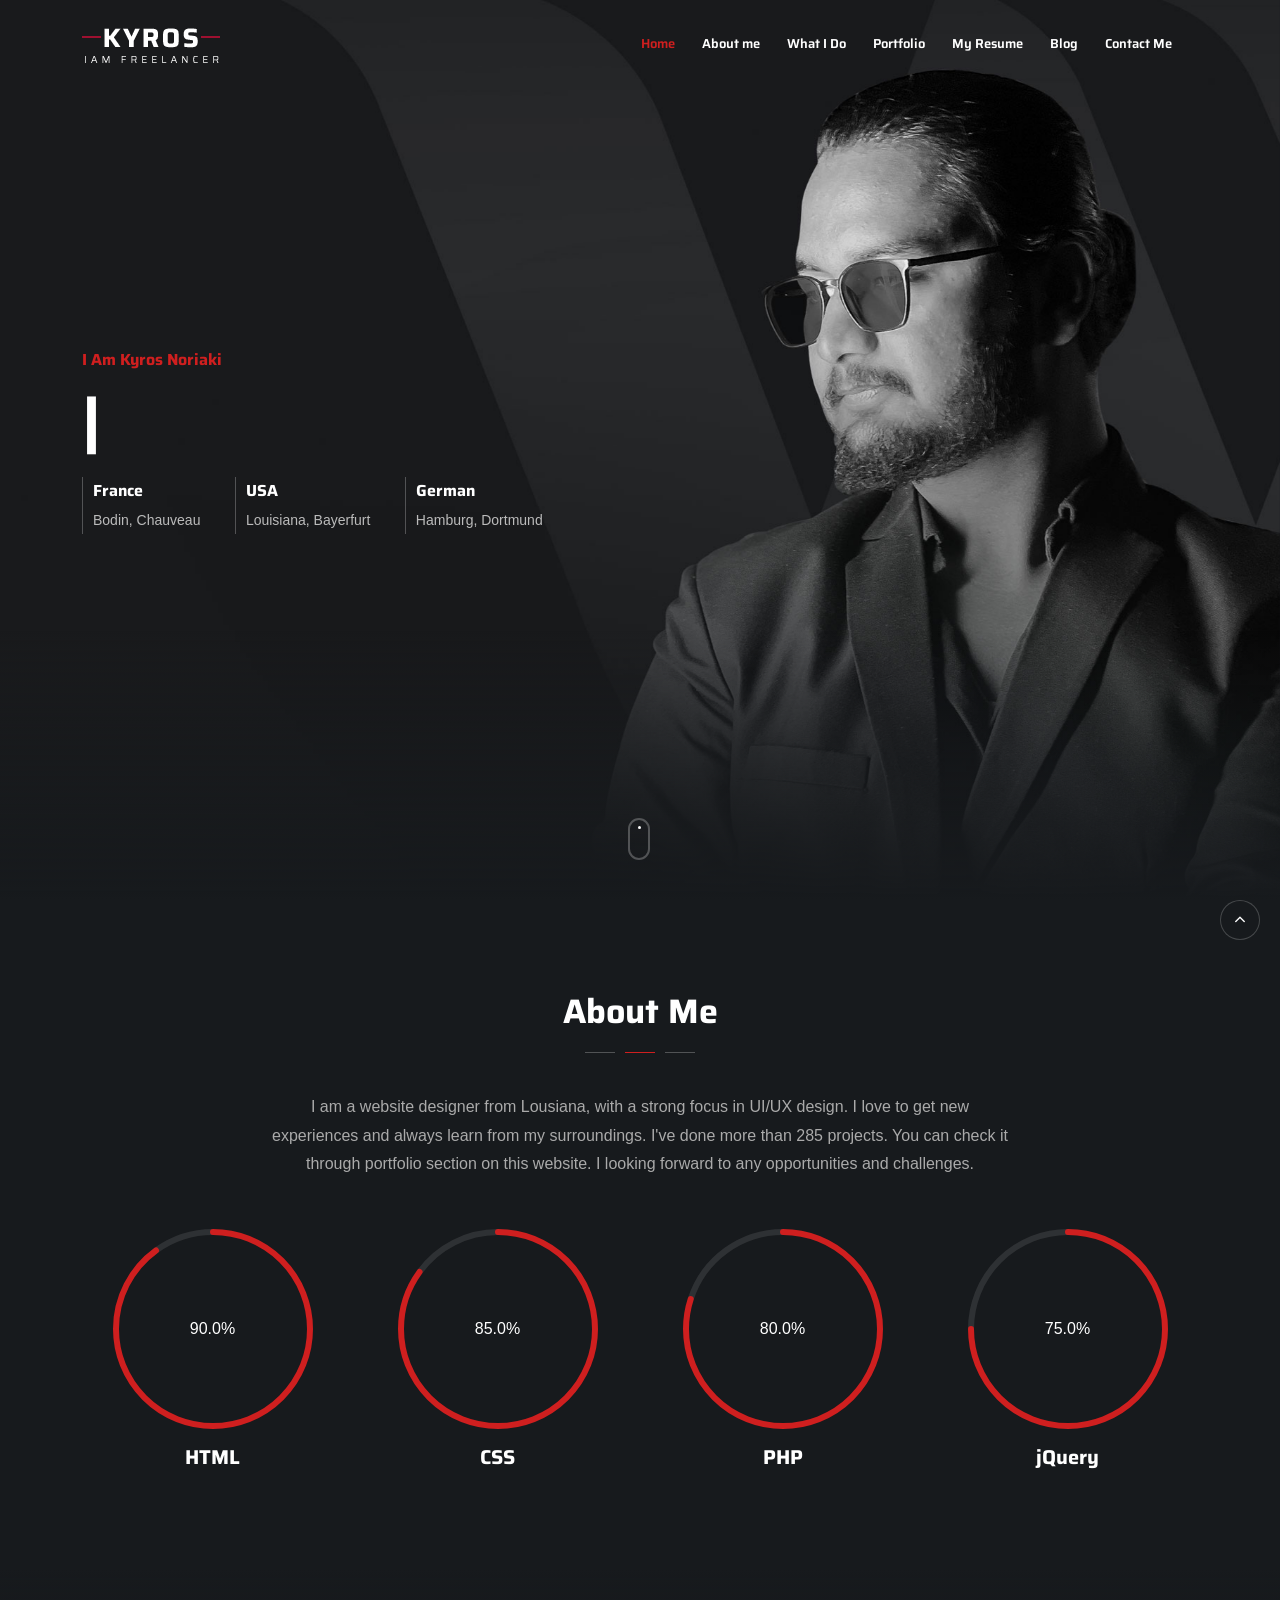
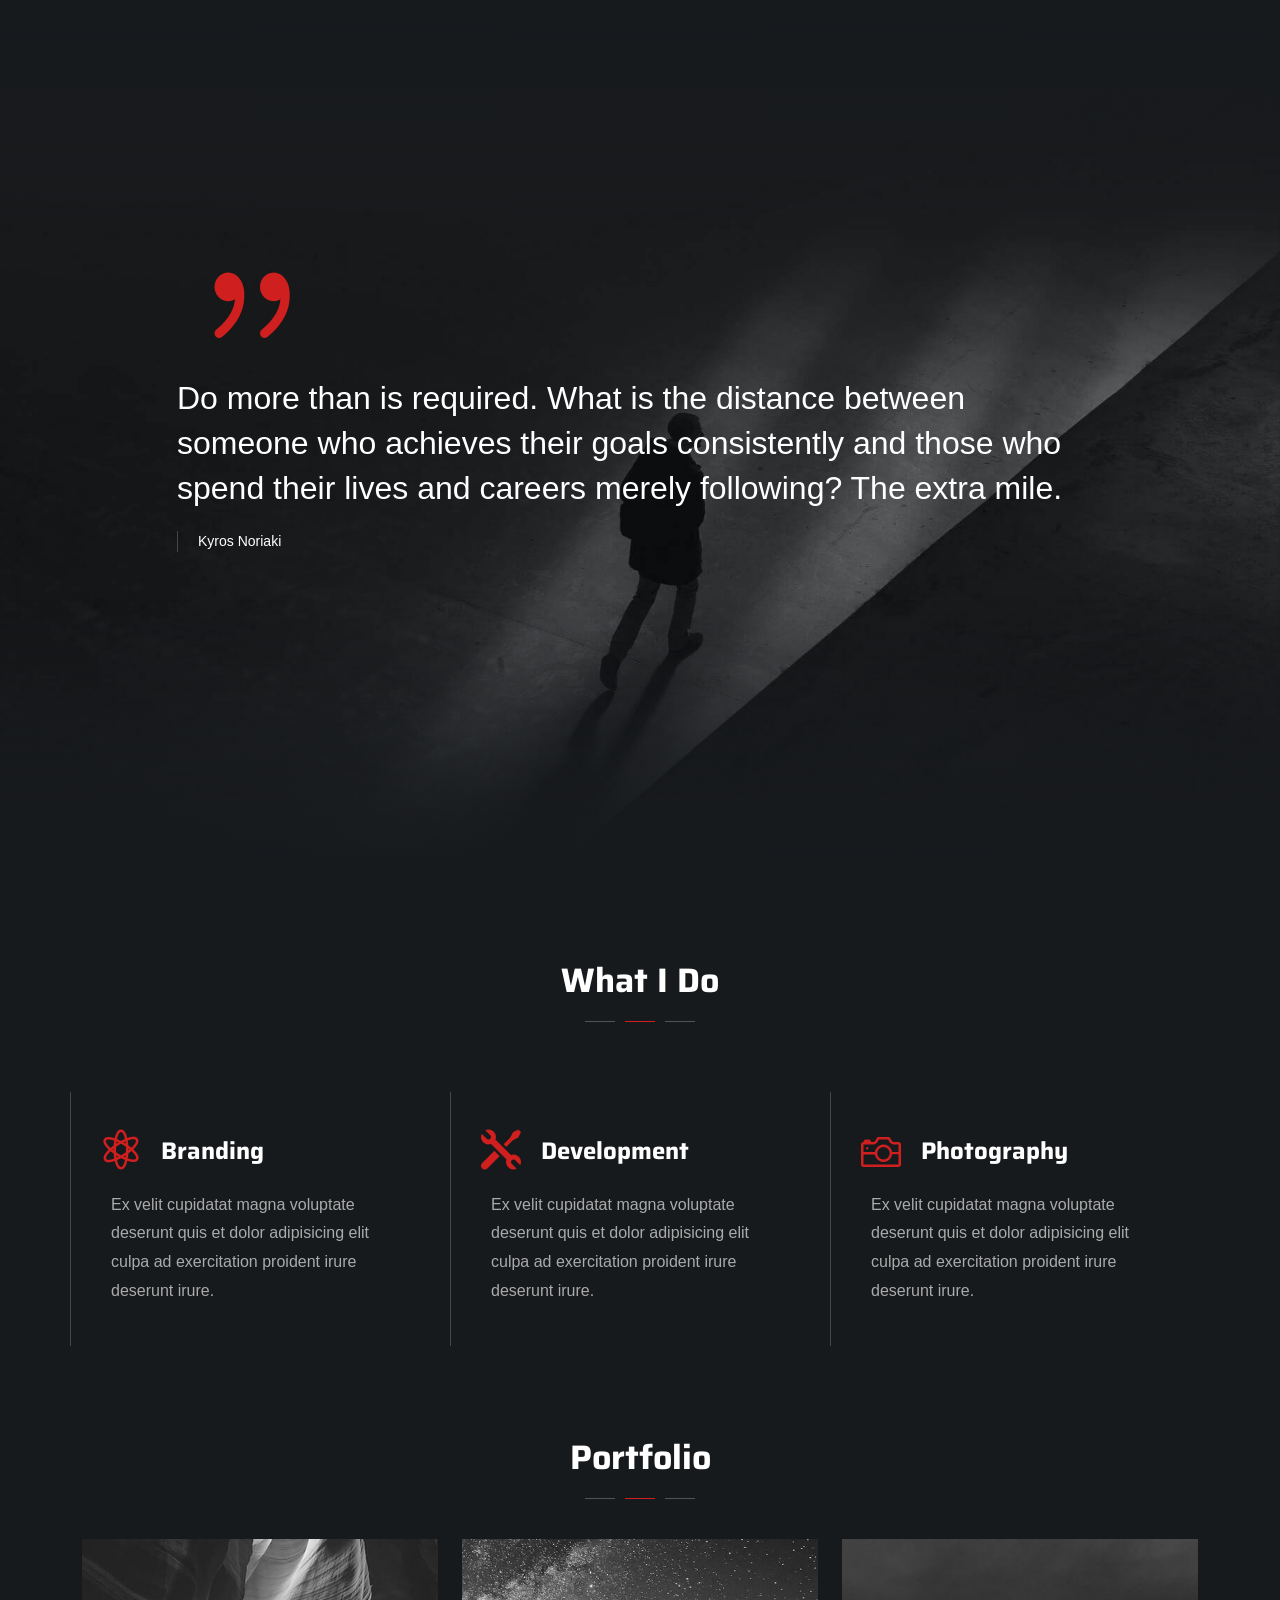
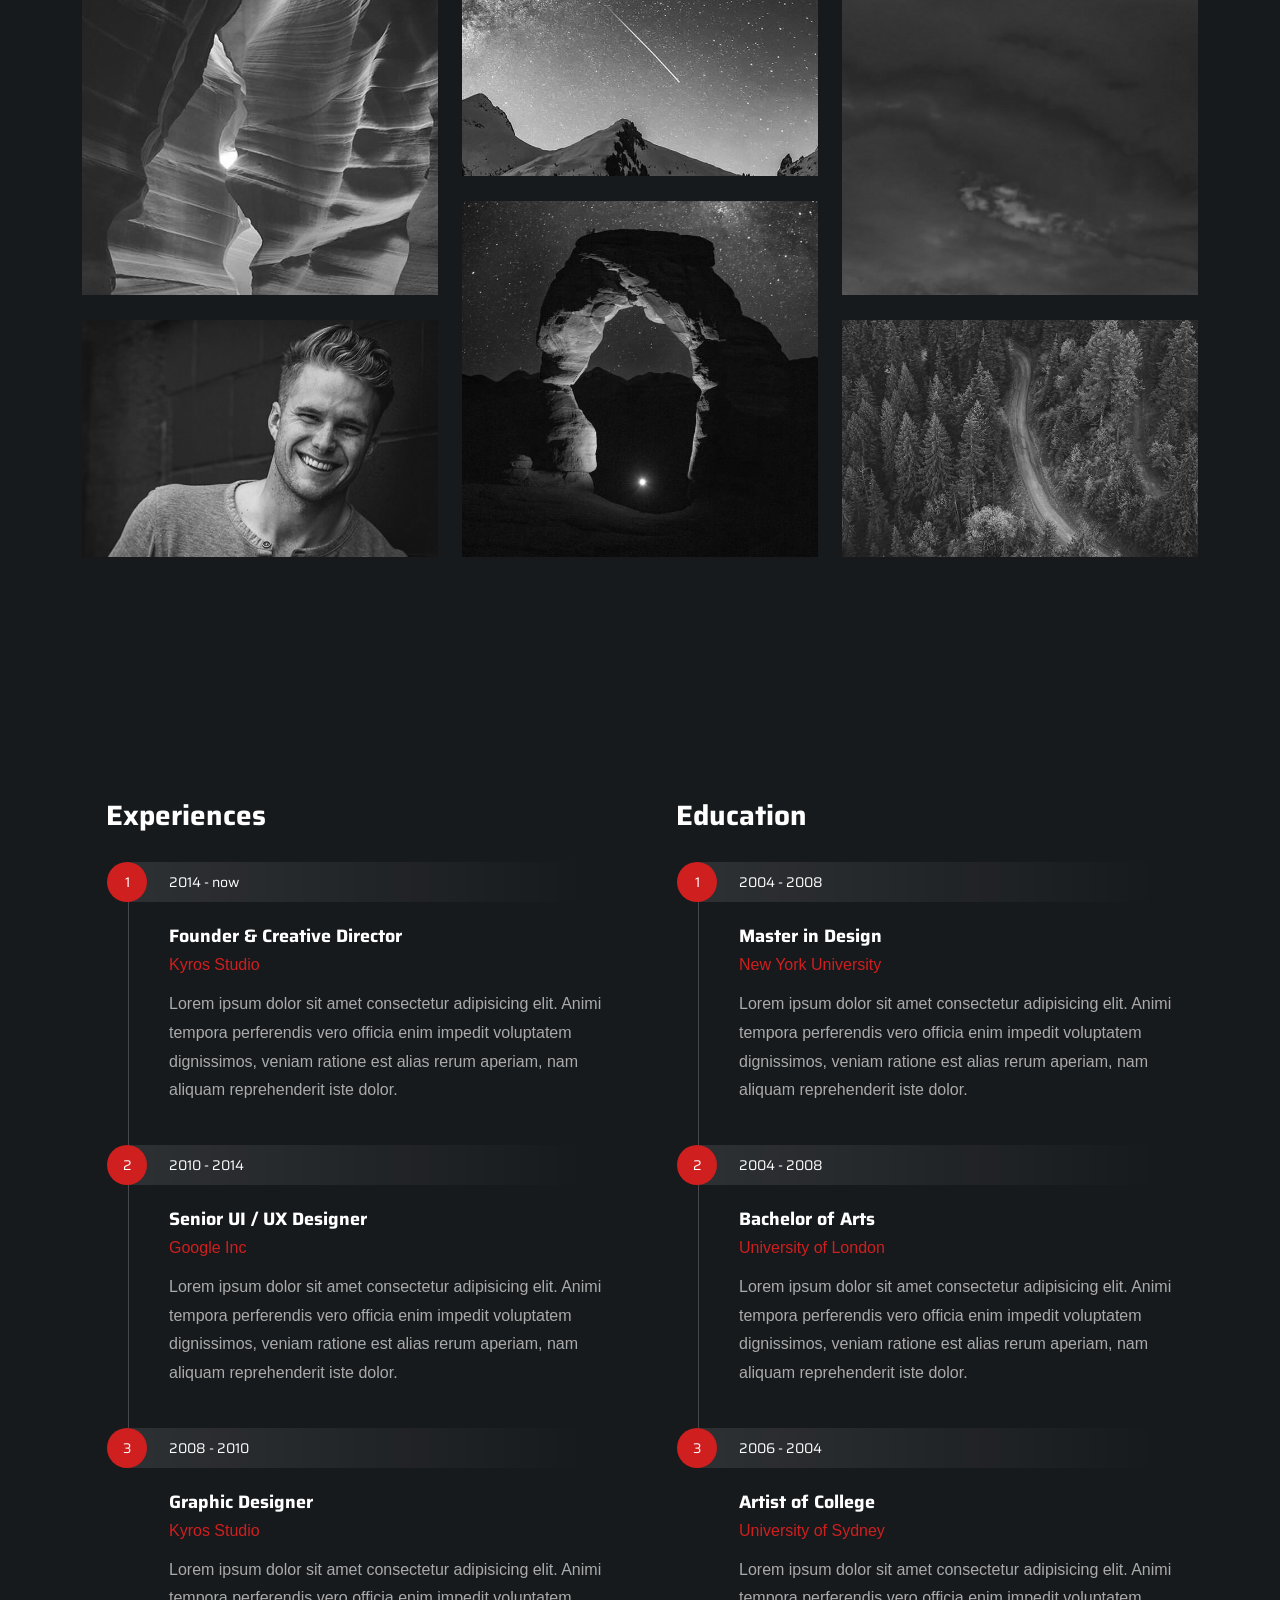
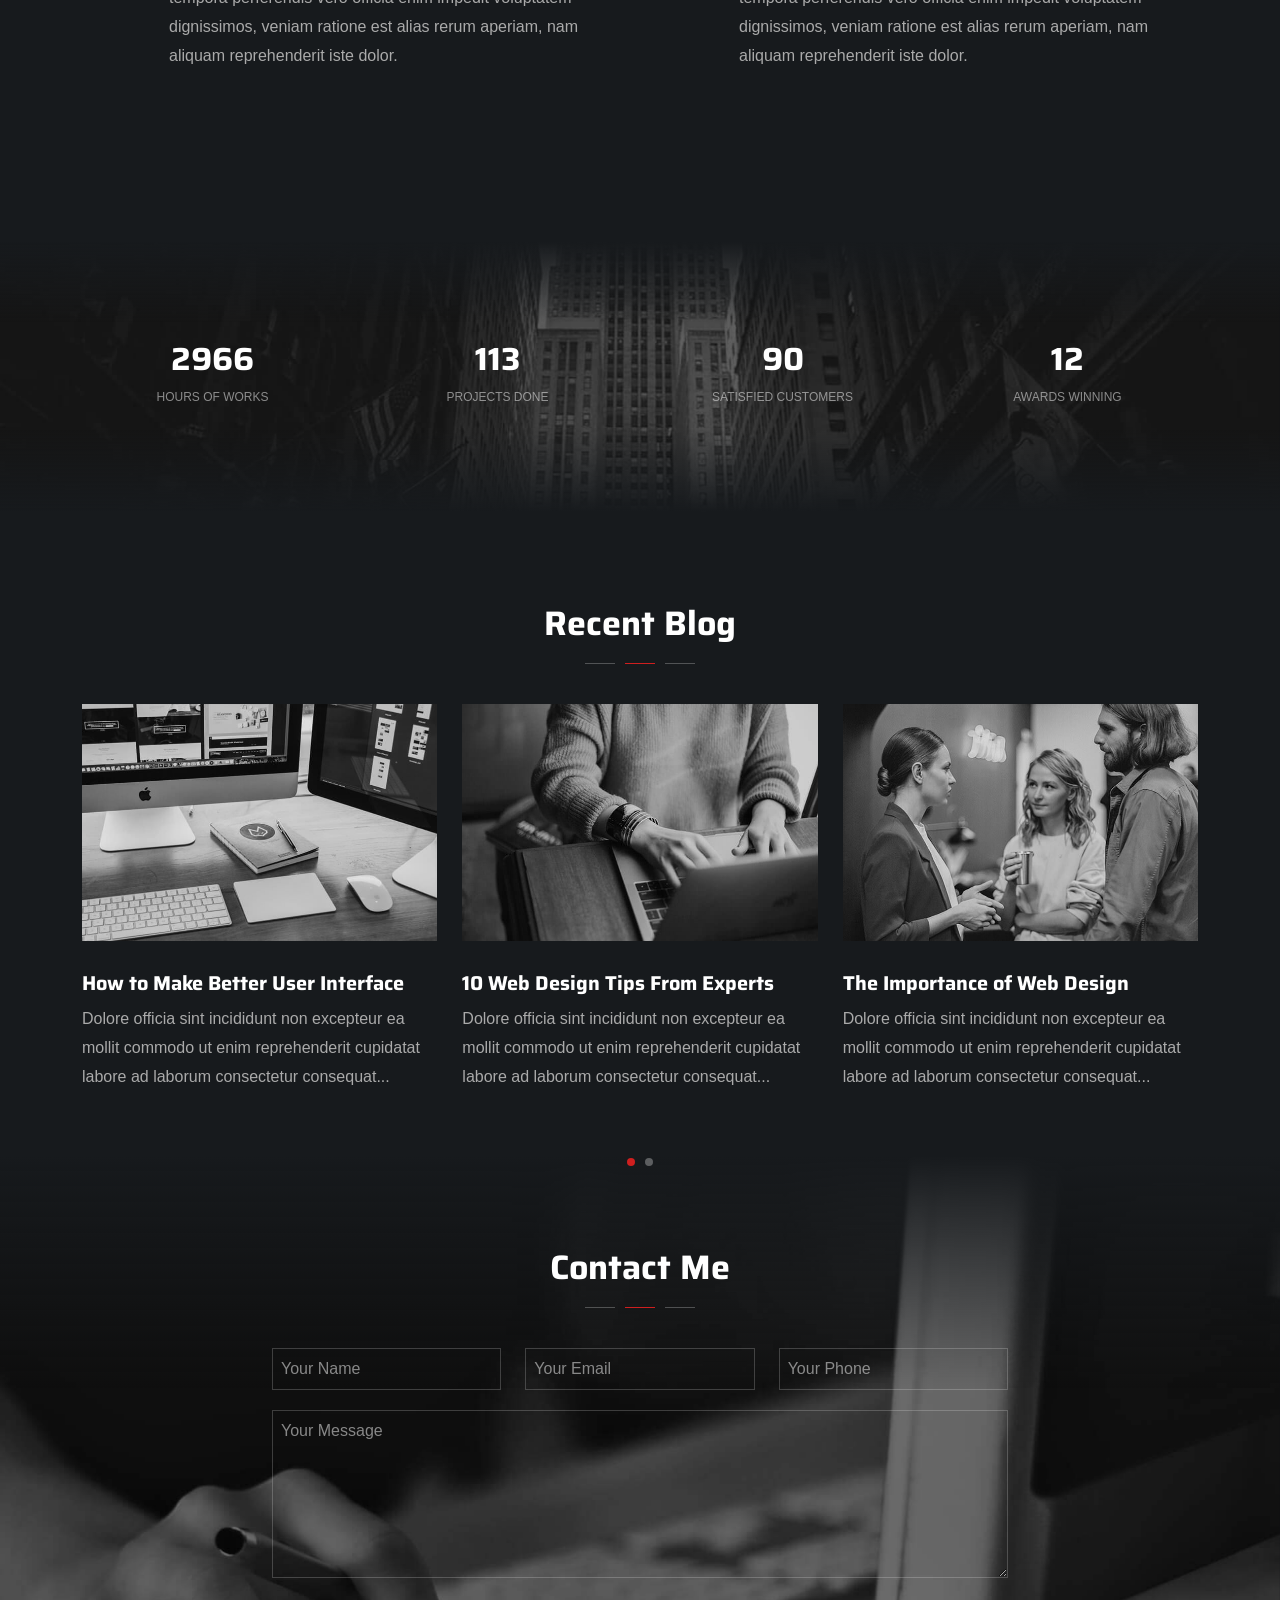
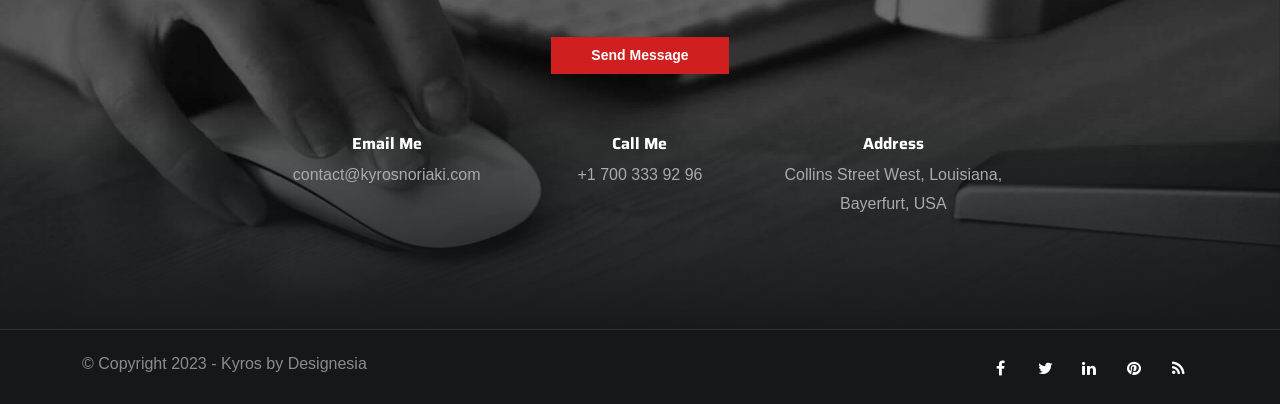
==== commit c47eaf09: "code updated" ====
--- a/index.html
+++ b/index.html
@@ -92,7 +92,7 @@
              <!-- load external content close -->
 
             <section aria-label="section" class="jarallax no-top no-bottom text-light">
-                <img src="images/background/1.jpg" class="jarallax-img" alt="">
+                <img src="images/background/Banner-image.jpg" class="jarallax-img" alt="">
                 <div class="v-center">
                     <div class="container">
                         <div class="row align-items-center">
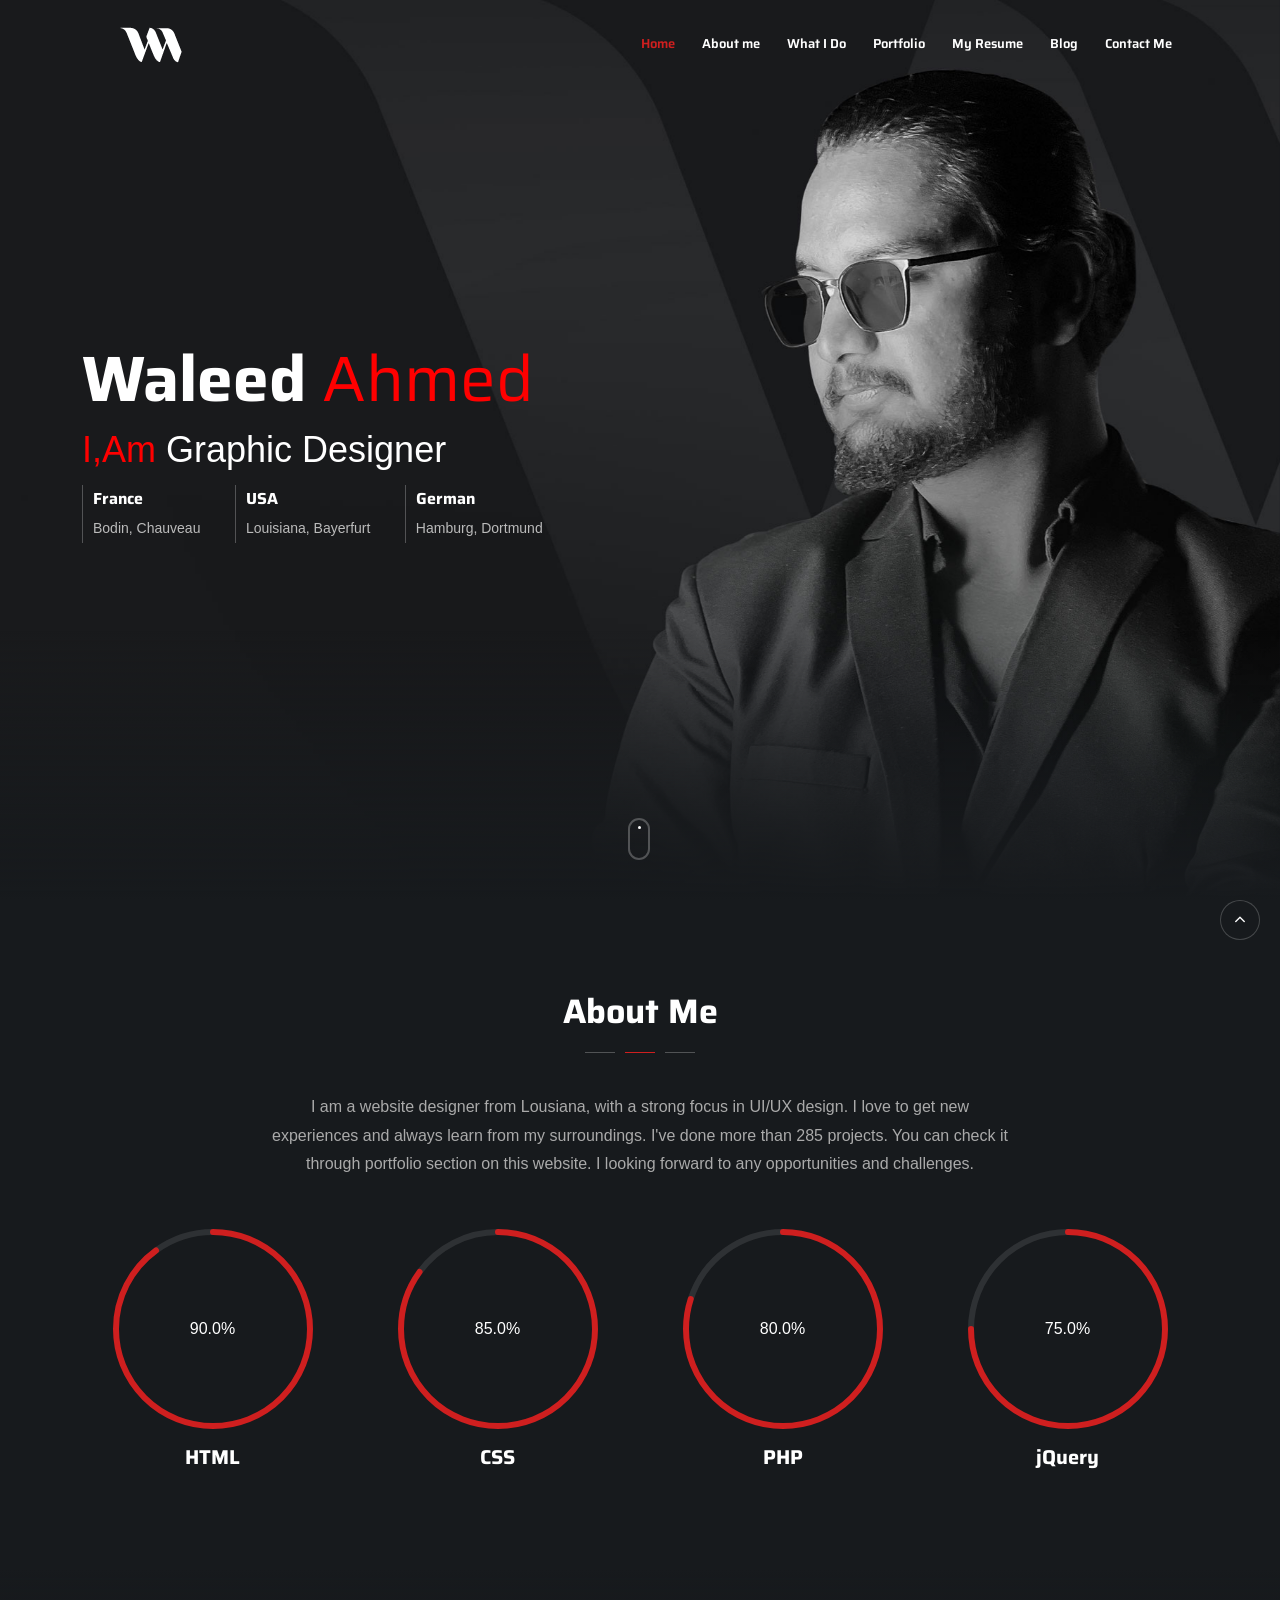
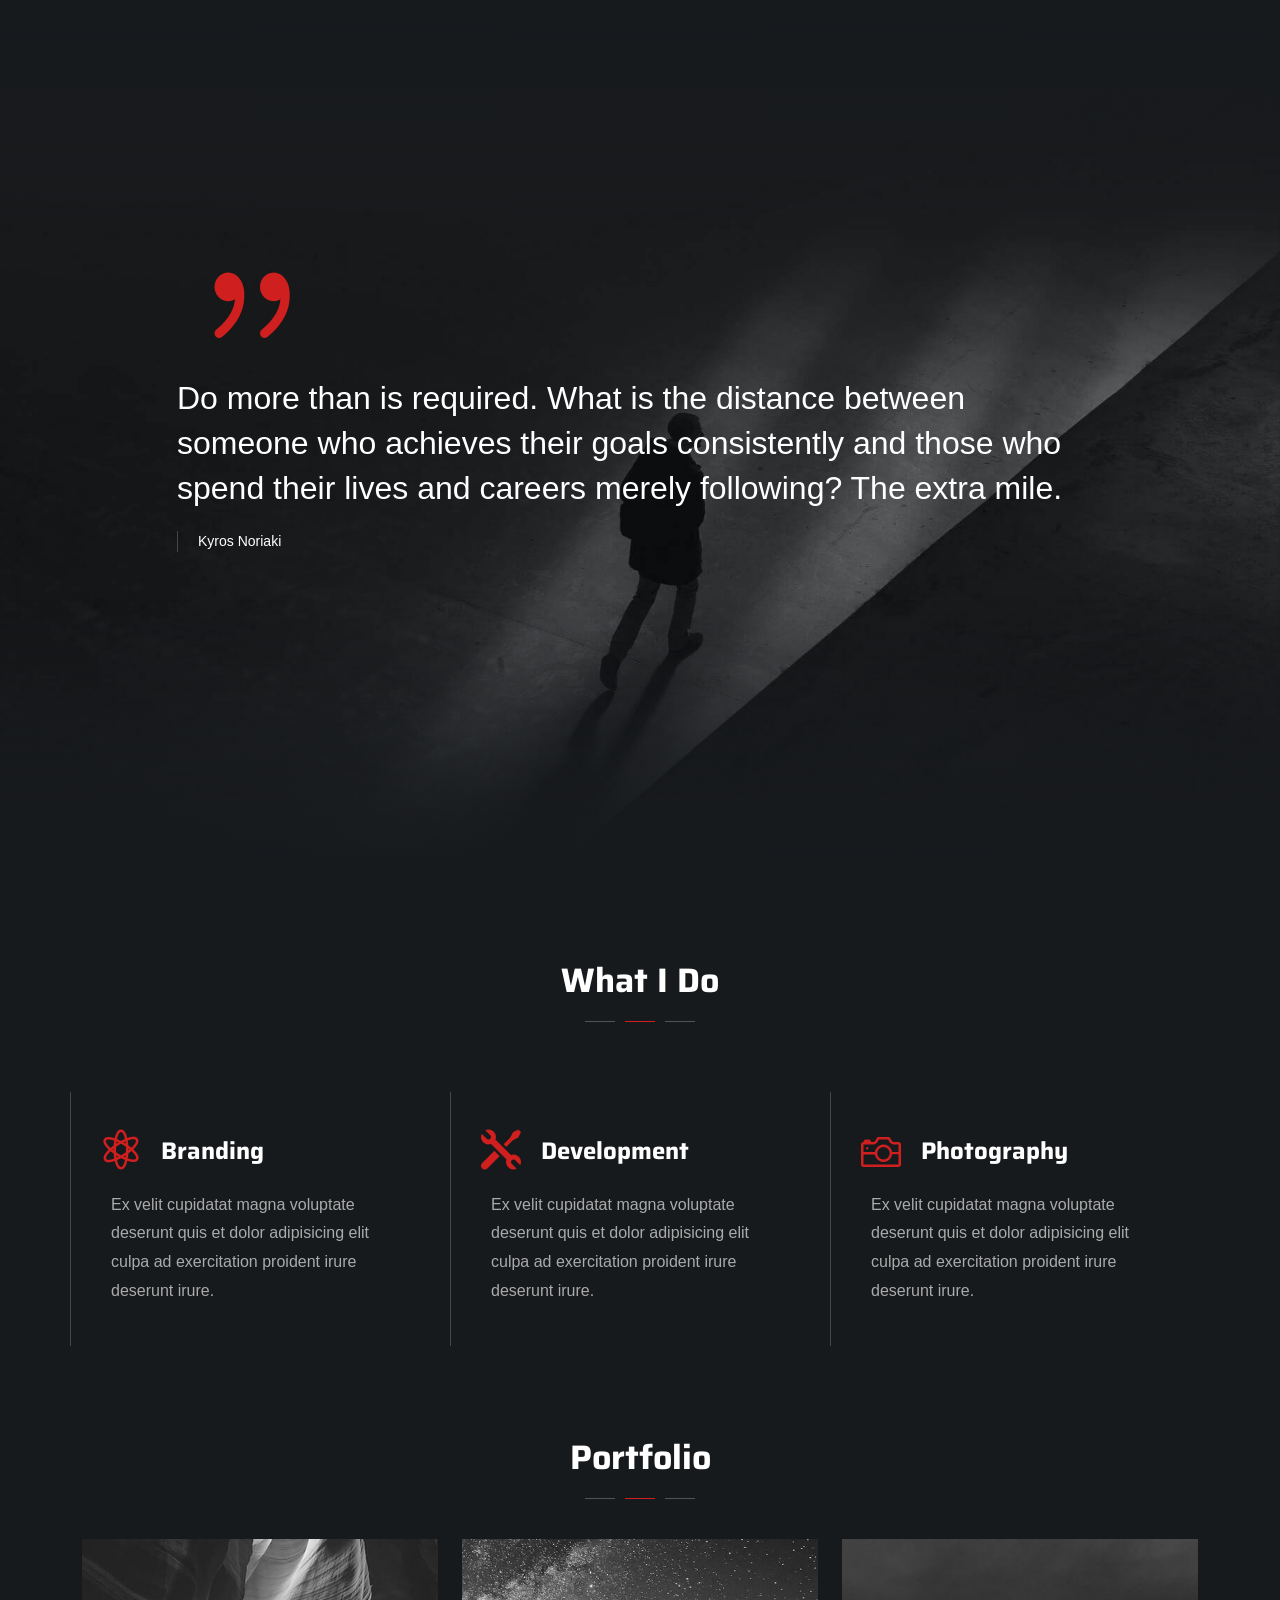
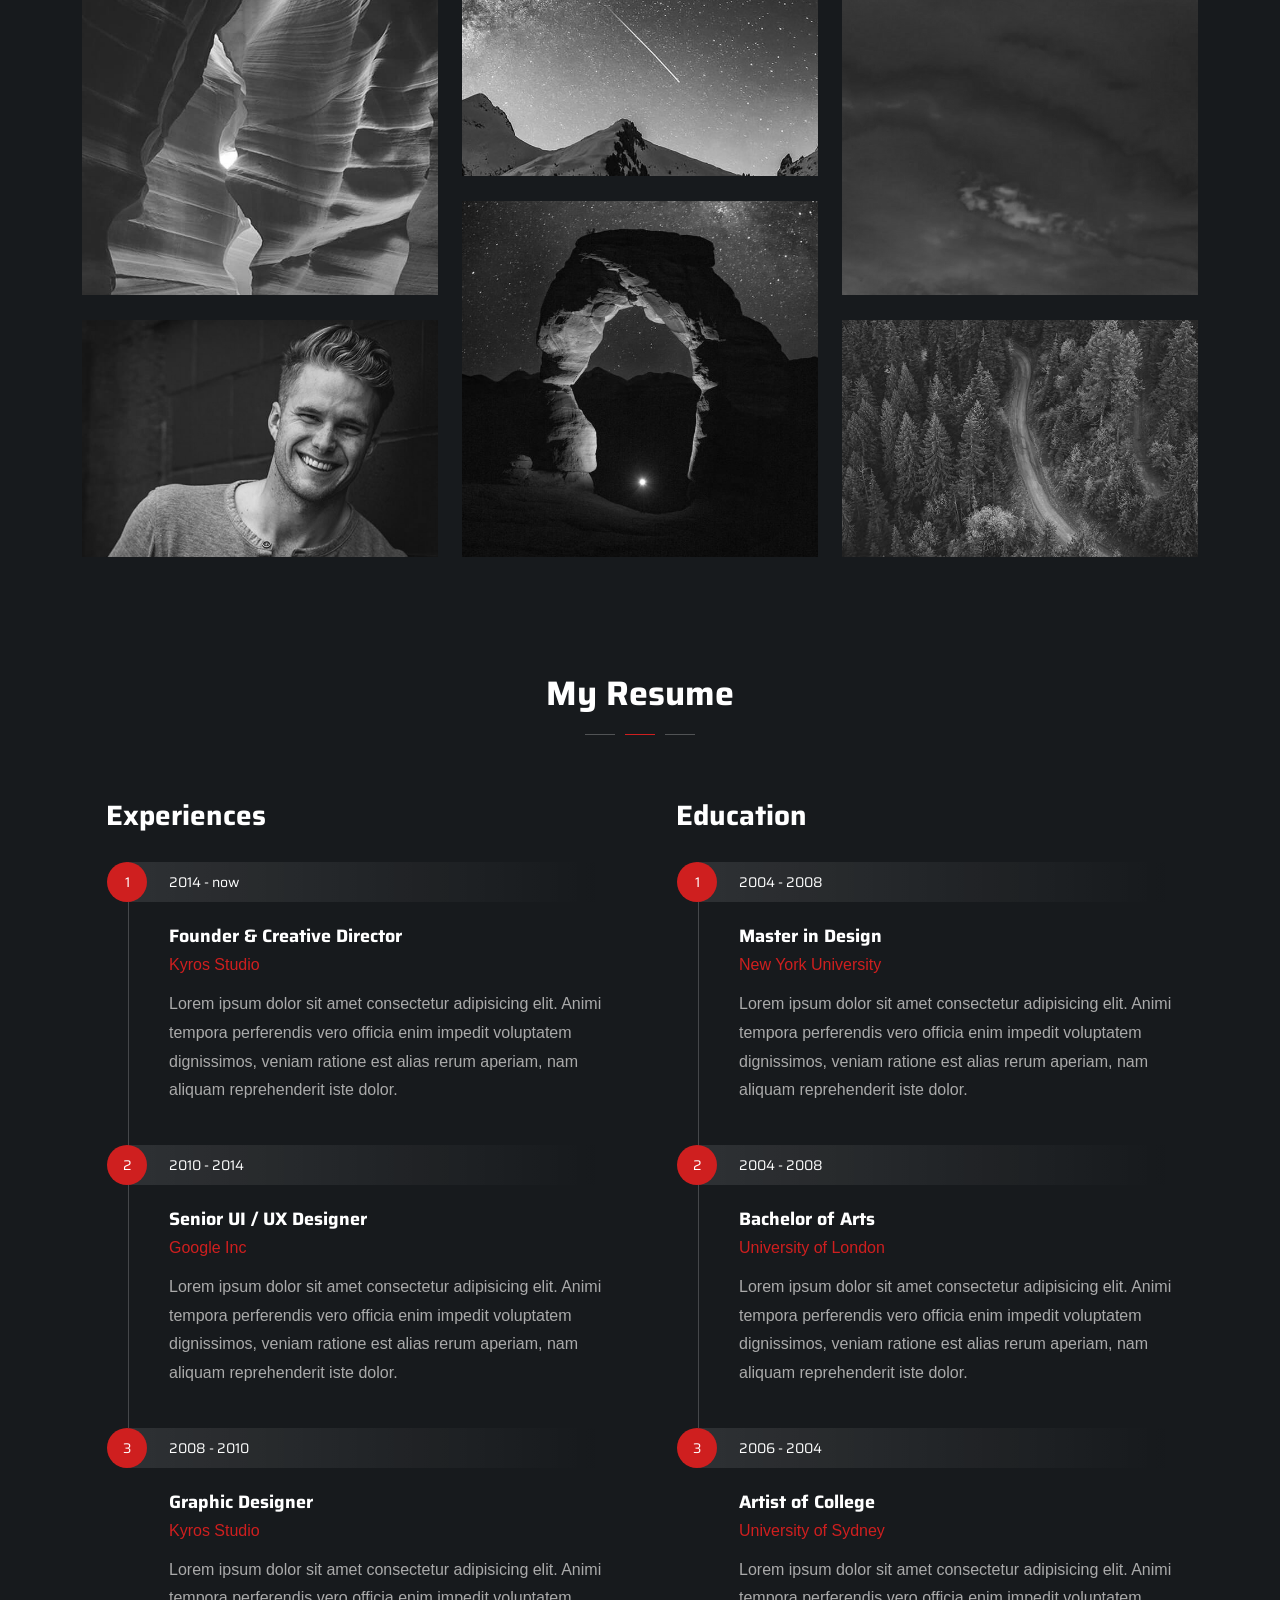
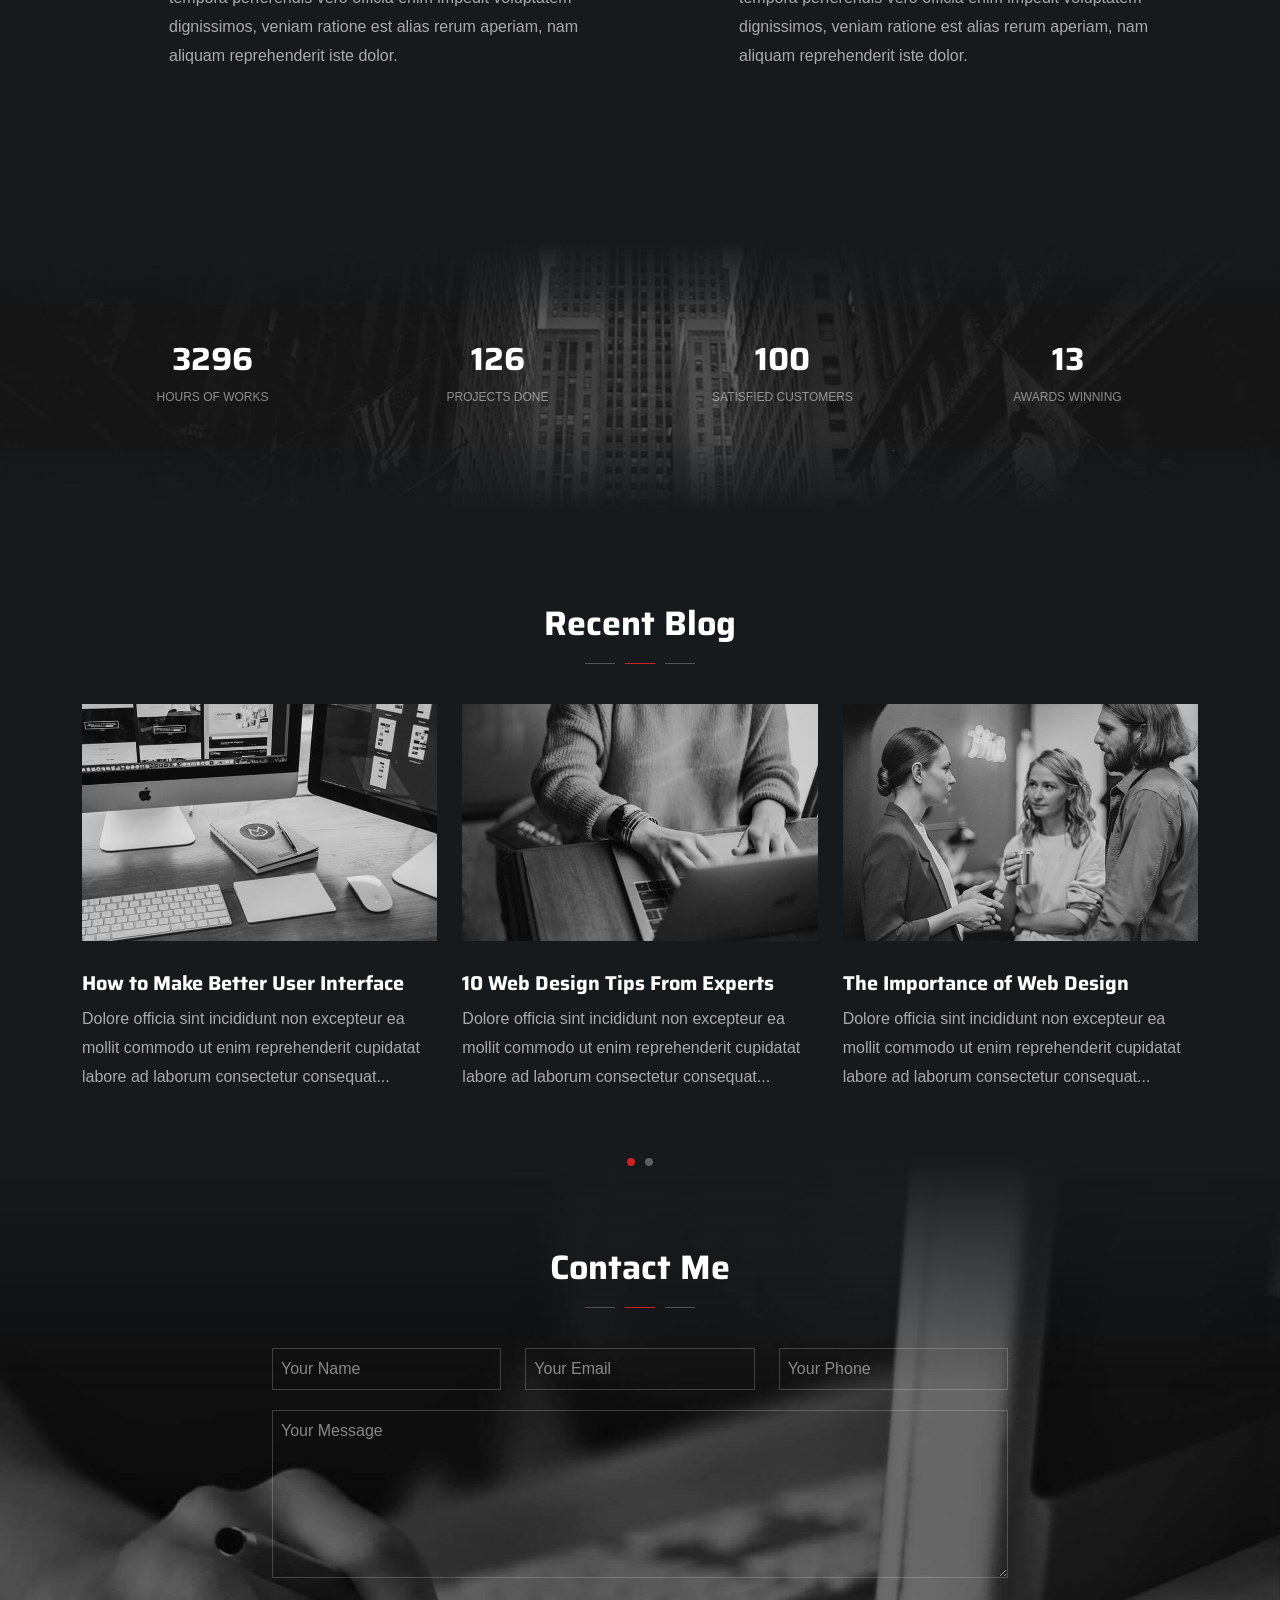
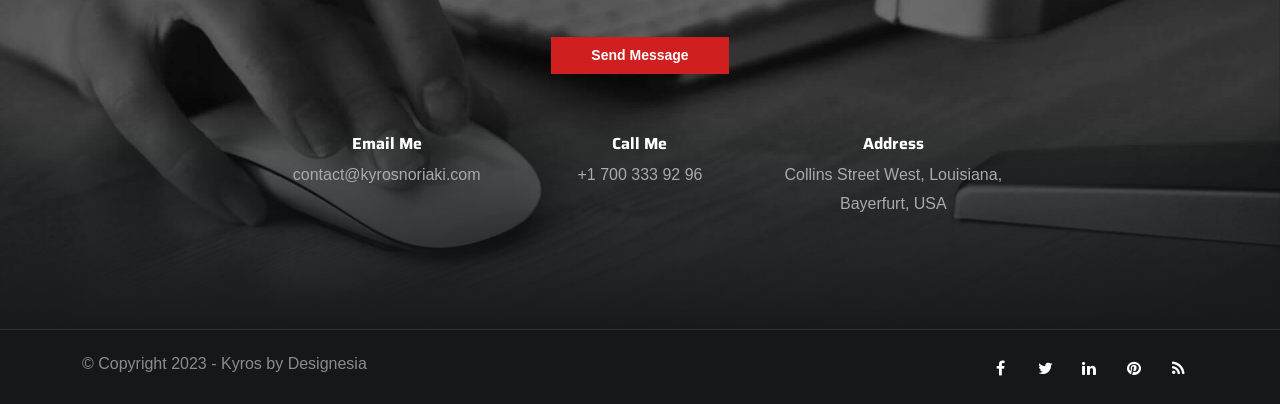
==== commit abf2590b: "code updated" ====
--- a/index.html
+++ b/index.html
@@ -2,11 +2,11 @@
 <html lang="zxx">
 
 <head>
-    <title>Kyros - Personal Website</title>
-    <link rel="icon" href="images/icon.png" type="image/gif" sizes="16x16">
+    <title>Waleed Ahmed - Personal Website</title>
+    <link rel="icon" href="images/Logo-512x512.png" type="image/gif" sizes="16x16">
     <meta content="text/html;charset=utf-8" http-equiv="Content-Type">
     <meta content="width=device-width, initial-scale=1.0" name="viewport" />
-    <meta content="Kyros - Personal Website" name="description" />
+    <meta content="Waleed Ahmed - Personal Website" name="description" />
     <meta content="" name="keywords" />
     <meta content="" name="author" />
     <!-- CSS Files
@@ -36,8 +36,8 @@
                                     <!-- logo begin -->
                                     <div id="logo">
                                         <a href="index.html">
-                                            <img alt="" class="logo" src="images/logo.png" />
-                                            <img alt="" class="logo-2" src="images/logo.png" />
+                                            <img alt="" class="logo" src="images/Logo-138x36.png" width="138px" height="36px"/>
+                                            <img alt="" class="logo-2" src="images/Logo-138x36.png" />
                                         </a>
                                     </div>
                                     <!-- logo close -->
@@ -97,16 +97,17 @@
                     <div class="container">
                         <div class="row align-items-center">
                             <div class="col-md-12">
-                                <h6 class="wow fadeInUp" data-wow-delay=".4s"><span class="id-color">I Am Kyros Noriaki</span></h6>
+                                <h6 class="wow fadeInUp" data-wow-delay=".4s"><span class="id-color"><span class="text-white" style="font-size: 64px">Waleed <span class="fw-normal text-[#ff0000]" style="color: #ff0000;">Ahmed</span></span></span></h6>
                                 <div class="spacer-10"></div>
-                                <div class="h1_big text-white wow fadeInUp" data-wow-delay=".6s">
+                                <div class="" style="color: #ff0000; font-size: 36px;">I,Am <span style="color: white;">Graphic Designer</span></div>
+                                <!-- <div class="h1_big text-white wow fadeInUp" data-wow-delay=".6s">
                                     <div class="typed-strings">
                                         <p>Freelancer</p>
                                         <p>Programmer</p>
                                         <p>Photographer</p>
                                     </div>
                                     <div class="typed"></div>
-                                </div>
+                                </div> -->
                                 <div class="spacer-20"></div>
                                 <ul class="list_location wow fadeInUp" data-wow-delay=".8s">
                                     <li><span>France</span>Bodin, Chauveau</li>
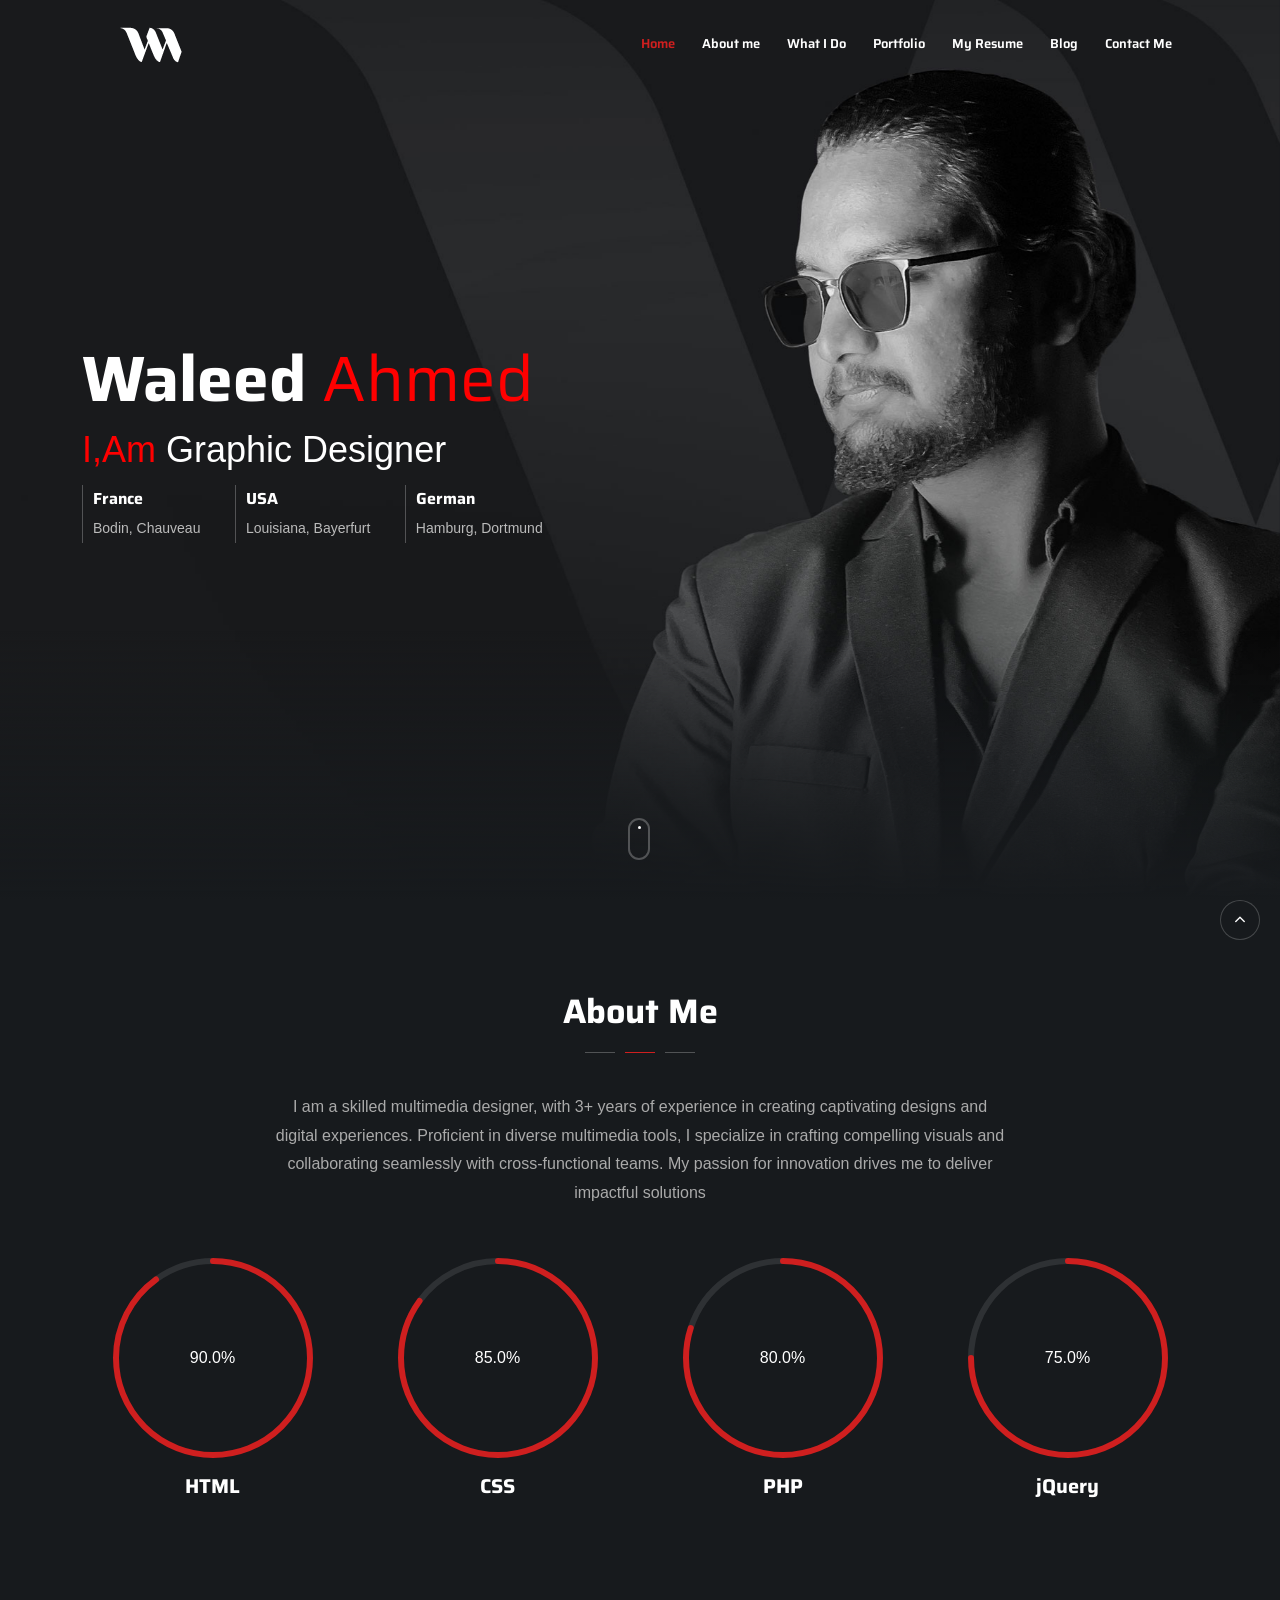
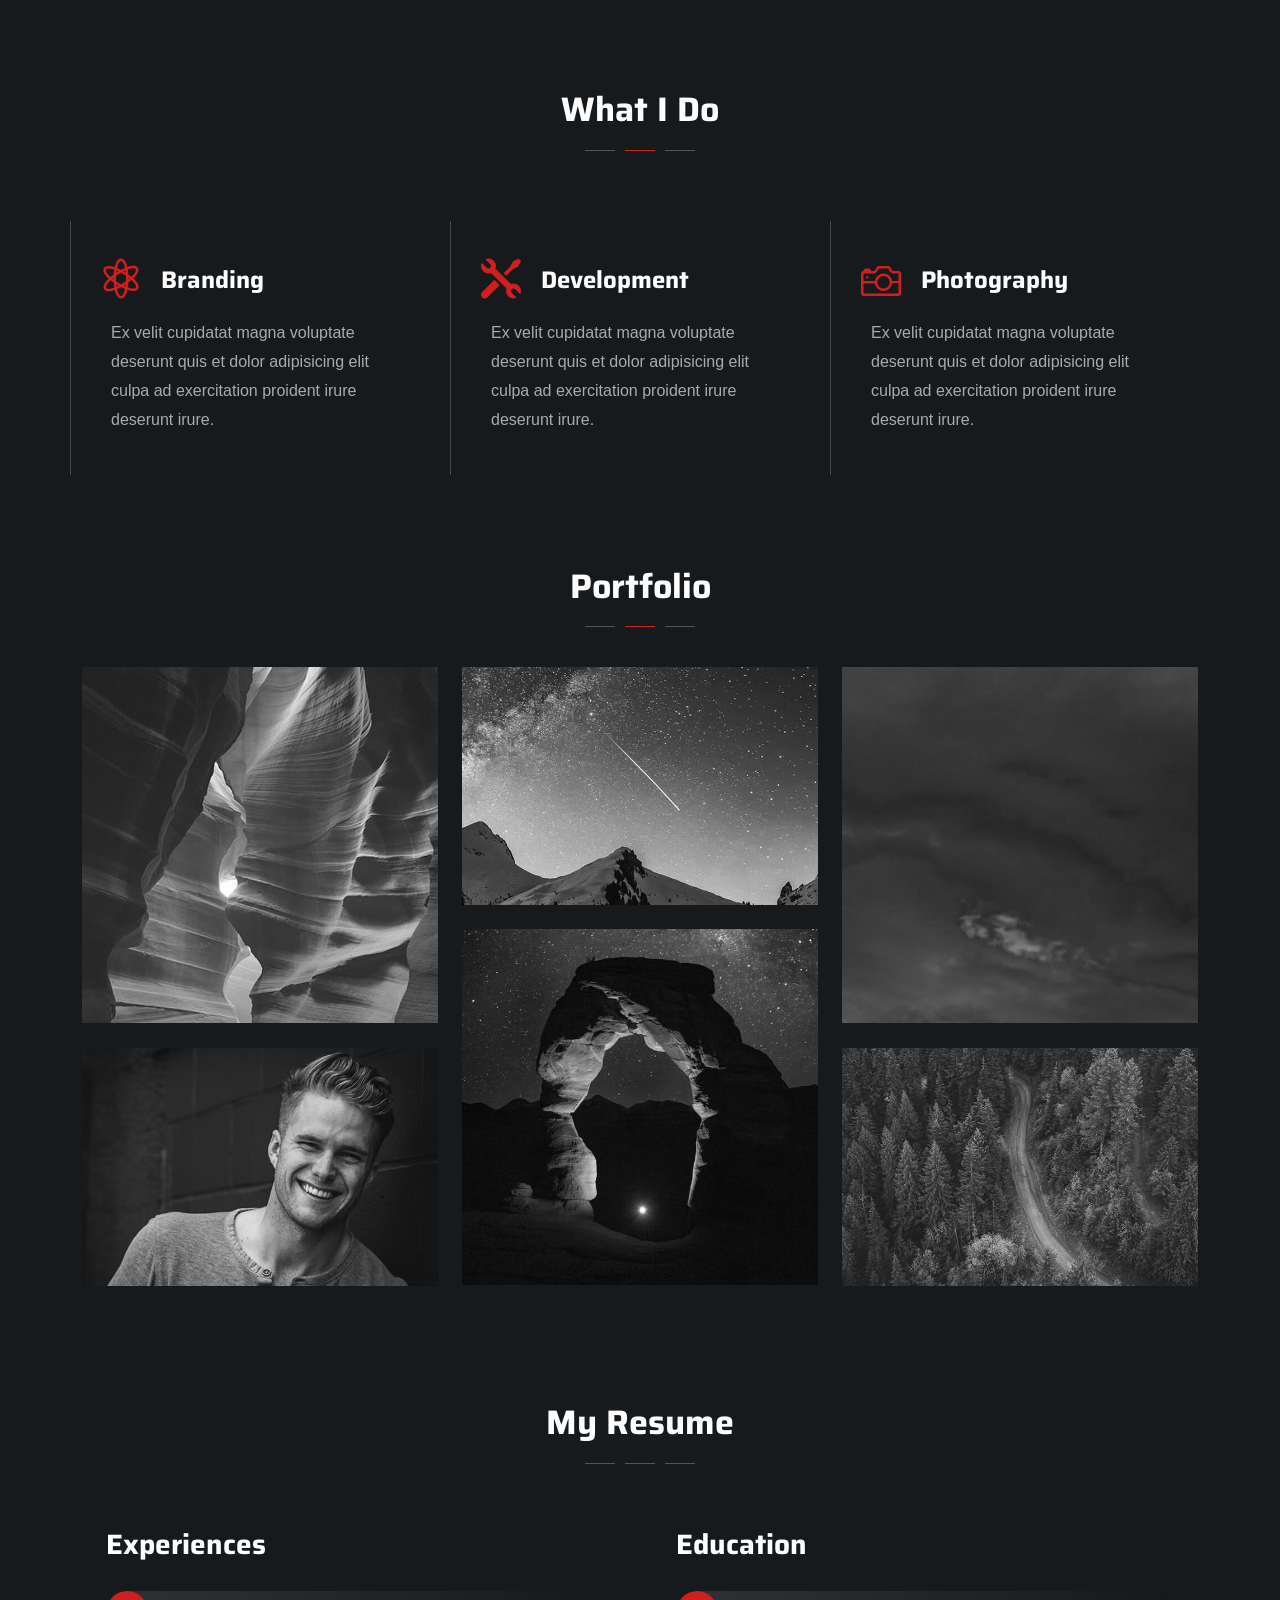
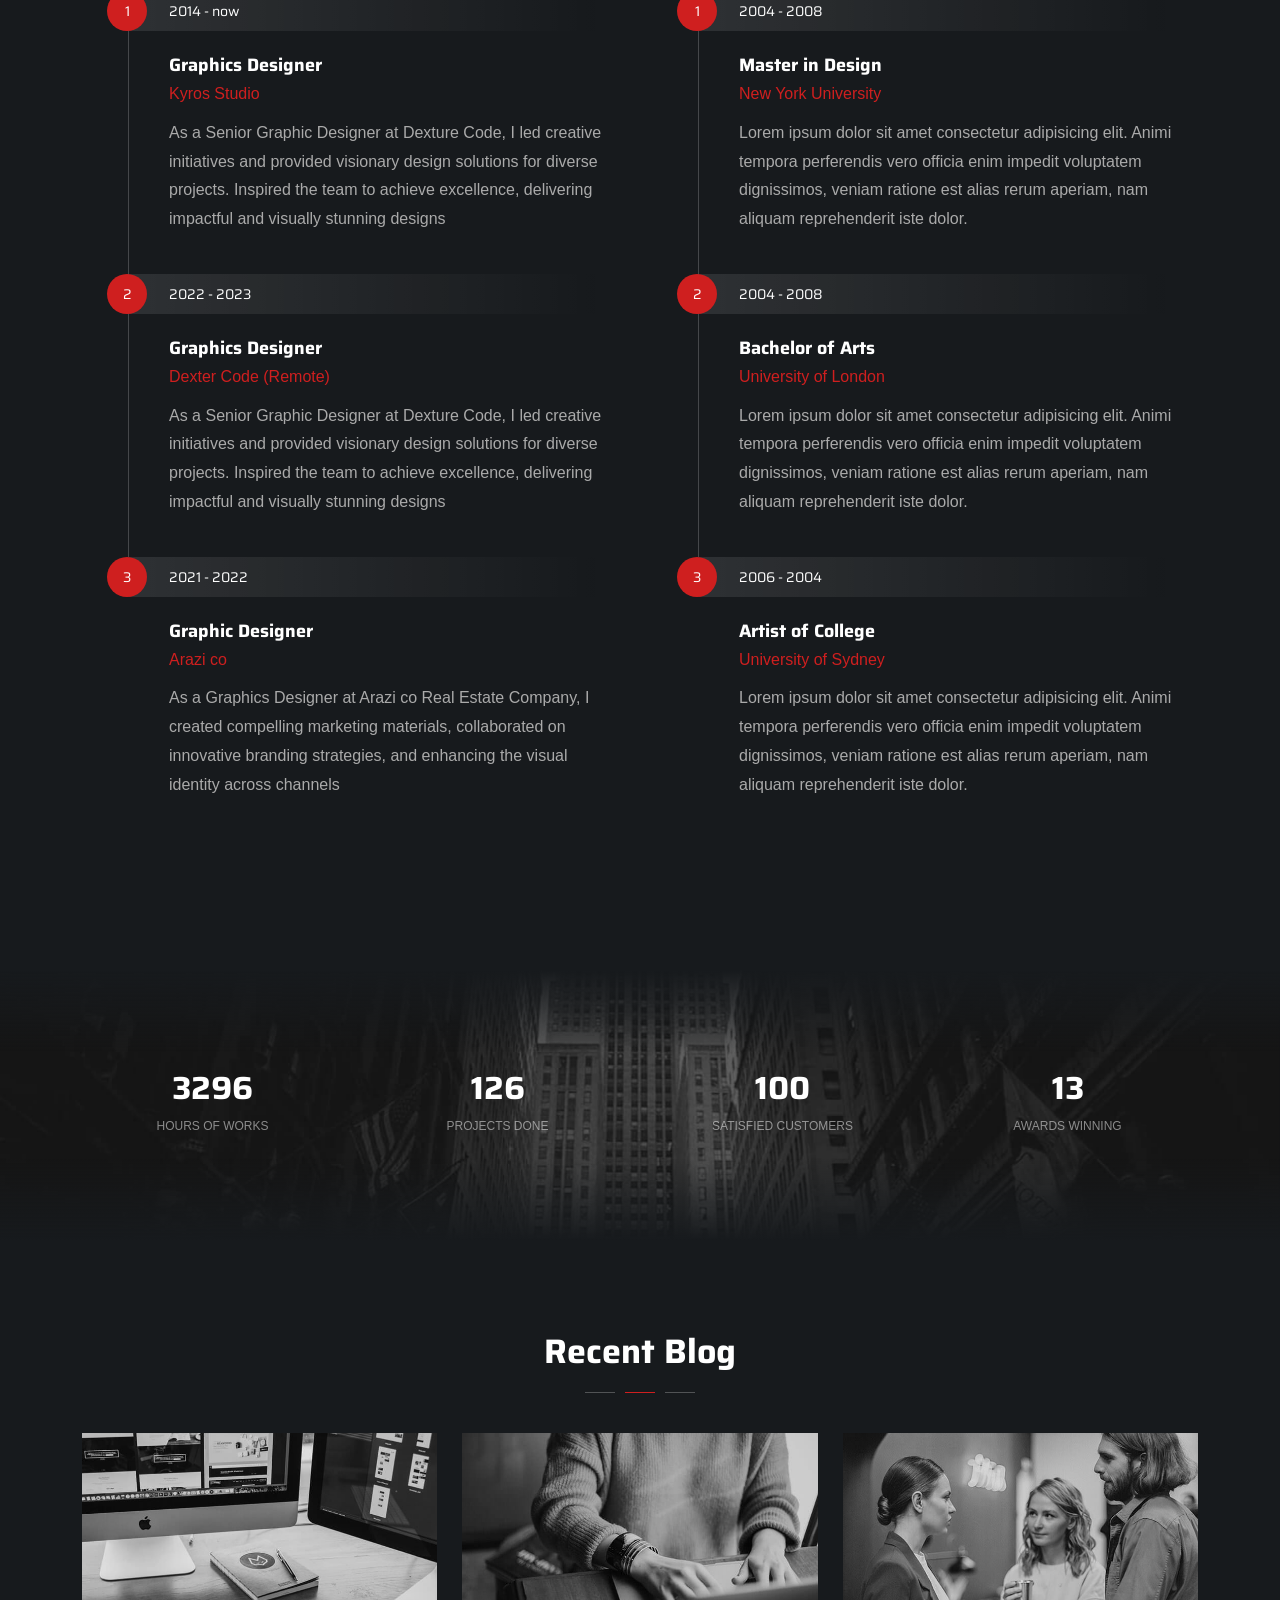
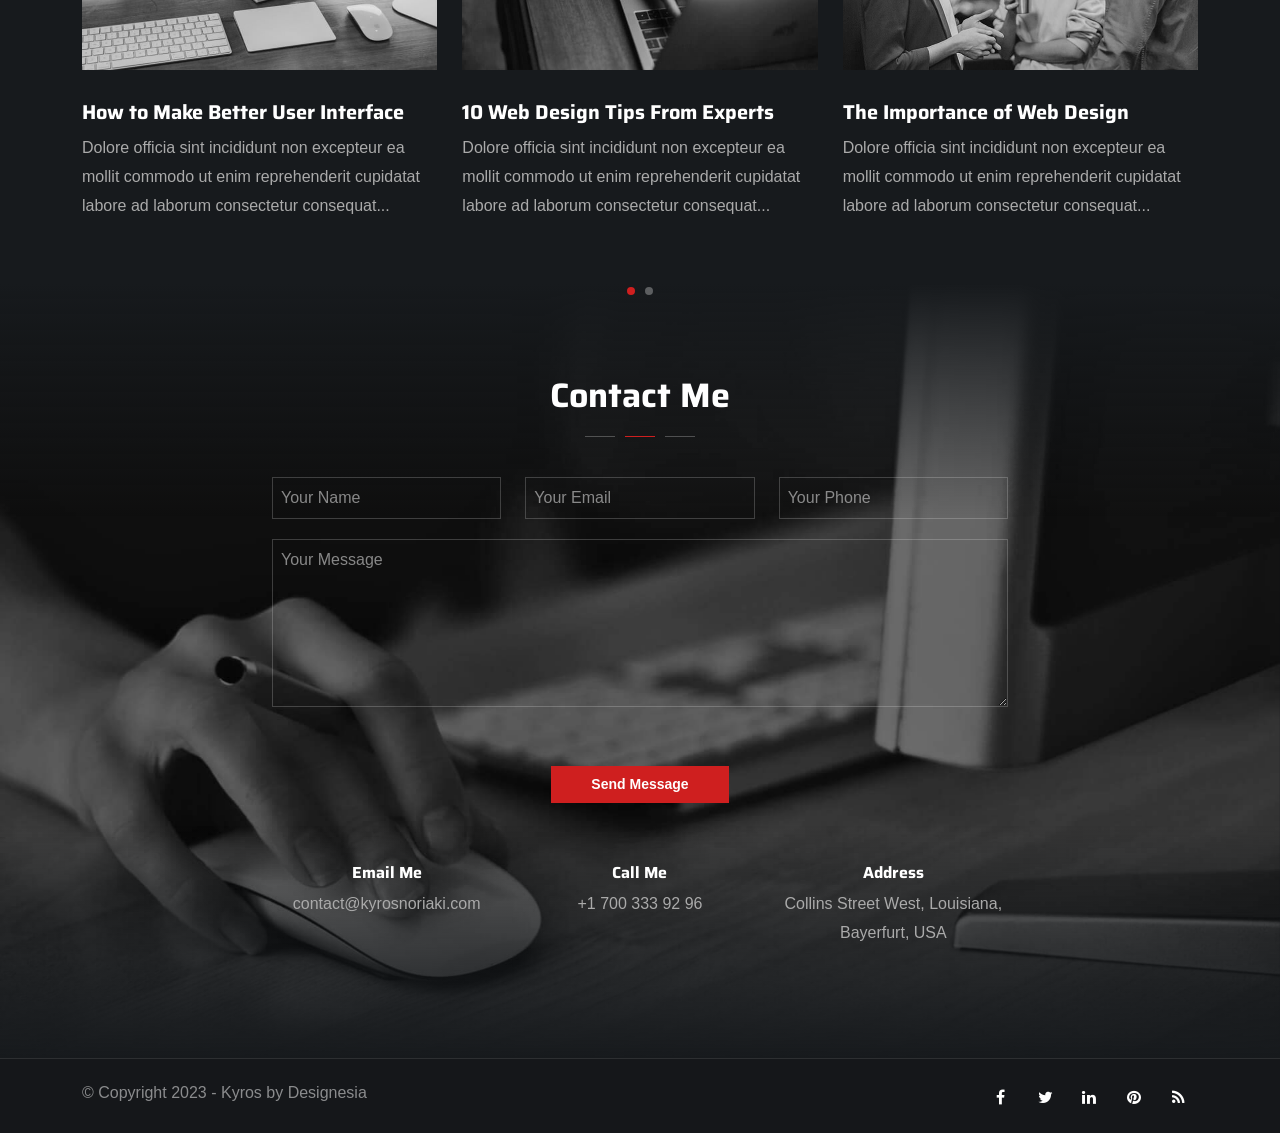
==== commit 9df316c8: "code updated" ====
--- a/index.html
+++ b/index.html
@@ -92,7 +92,11 @@
              <!-- load external content close -->
 
             <section aria-label="section" class="jarallax no-top no-bottom text-light">
-                <img src="images/background/Banner-image.jpg" class="jarallax-img" alt="">
+                <div class="jarallax container-fluid">
+                    <img src="images/background/Banner-image.jpg" class="jarallax-img img-fluid custom-img" alt="Responsive Banner Image" />
+                </div>
+                
+                
                 <div class="v-center">
                     <div class="container">
                         <div class="row align-items-center">
@@ -133,8 +137,11 @@
                             <div class="space-border"></div>
                         </div>
                         <div class="col-md-8 offset-md-2 text-center wow fadeInUp">
-                            <p>I am a website designer from Lousiana, with a strong focus in UI/UX design. I love to get new experiences and always learn from my surroundings. I've done more than 285 projects. You can check it through portfolio section on
-                                this website. I looking forward to any opportunities and challenges. </p>
+                            <p>I am a skilled multimedia designer, with 3+ years of experience
+                                in creating captivating designs and digital experiences.
+                                Proficient in diverse multimedia tools, I specialize in crafting
+                                compelling visuals and collaborating seamlessly with cross-functional teams.
+                                My passion for innovation drives me to deliver impactful solutions </p>
                         </div>
                         <div class="spacer-single"></div>
                         <div class="col-lg-3 position-relative wow fadeIn" data-wow-delay=".2s">
@@ -183,7 +190,7 @@
             <section id="section-my-quote" aria-label="section" class="jarallax no-top no-bottom">
                 <div class="de-gradient-edge-top"></div>
                 <img src="images/background/2.jpg" class="jarallax-img" alt="">
-                <div class="v-center">
+                <!-- <div class="v-center">
                     <div class="container">
                         <div class="row align-items-center">
                             <div class="col-md-10 offset-md-1">
@@ -196,7 +203,7 @@
                             </div>
                         </div>
                     </div>
-                </div>
+                </div> -->
                 <div class="de-gradient-edge-bottom"></div>
             </section>
             <section id="section-services" class="no-bottom">
@@ -338,16 +345,26 @@
                                 <ul class="d_timeline">
                                     <li class="d_timeline-item">
                                         <h3 class="d_timeline-title">2014 - now</h3>
-                                        <p class="d_timeline-text"><span class="d_title">Founder &amp; Creative Director</span><span class="d_company">Kyros Studio</span>Lorem ipsum dolor sit amet consectetur adipisicing elit. Animi tempora perferendis vero officia enim impedit voluptatem dignissimos, veniam ratione est alias rerum aperiam, nam aliquam reprehenderit iste dolor.</p>
+                                        <p class="d_timeline-text"><span class="d_title">Graphics Designer</span><span class="d_company">Kyros Studio</span>As a Senior Graphic Designer at Dexture Code, I led creative
+                                            initiatives and provided visionary design solutions for
+                                            diverse projects. Inspired the team to achieve excellence,
+                                            delivering impactful and visually stunning designs</p>
                                     </li>
                                     <li class="d_timeline-item">
-                                        <h3 class="d_timeline-title">2010 - 2014</h3>
-                                        <p class="d_timeline-text"><span class="d_title">Senior UI / UX Designer</span><span class="d_company">Google Inc</span>Lorem ipsum dolor sit amet consectetur adipisicing elit. Animi tempora perferendis vero officia enim impedit voluptatem dignissimos, veniam ratione est alias rerum aperiam, nam aliquam reprehenderit iste dolor.</p>
+                                        <h3 class="d_timeline-title">2022 - 2023</h3>
+                                        <p class="d_timeline-text"><span class="d_title">Graphics Designer</span><span class="d_company">Dexter Code (Remote) </span>As a Senior Graphic Designer at Dexture Code, I led creative
+                                            initiatives and provided visionary design solutions for
+                                            diverse projects. Inspired the team to achieve excellence,
+                                            delivering impactful and visually stunning designs</p>
                                     </li>
                                     <li class="d_timeline-item">
-                                        <h3 class="d_timeline-title">2008 - 2010</h3>
-                                        <p class="d_timeline-text"><span class="d_title">Graphic Designer</span><span class="d_company">Kyros Studio</span>Lorem ipsum dolor sit amet consectetur adipisicing elit. Animi tempora perferendis vero officia enim impedit voluptatem dignissimos, veniam ratione est alias rerum aperiam, nam aliquam reprehenderit iste dolor.</p>
+                                        <h3 class="d_timeline-title">2021 - 2022</h3>
+                                        <p class="d_timeline-text"><span class="d_title">Graphic Designer</span><span class="d_company">Arazi co</span>As a Graphics Designer at Arazi co Real Estate Company,
+                                            I created compelling marketing materials, collaborated
+                                            on innovative branding strategies, and enhancing the visual
+                                            identity across channels</p>
                                     </li>
+                                    
                                 </ul>
                             </div>
                         </div>
--- a/css/style.css
+++ b/css/style.css
@@ -41,6 +41,8 @@
     * team
     * testimonial
 * media query */
+
+
 
 @charset "utf-8";
 
@@ -18310,4 +18312,7 @@
 #purchase-now, #selector, #back-to-top{
     display: none;
 }
-*/+*/
+
+/*  */
+
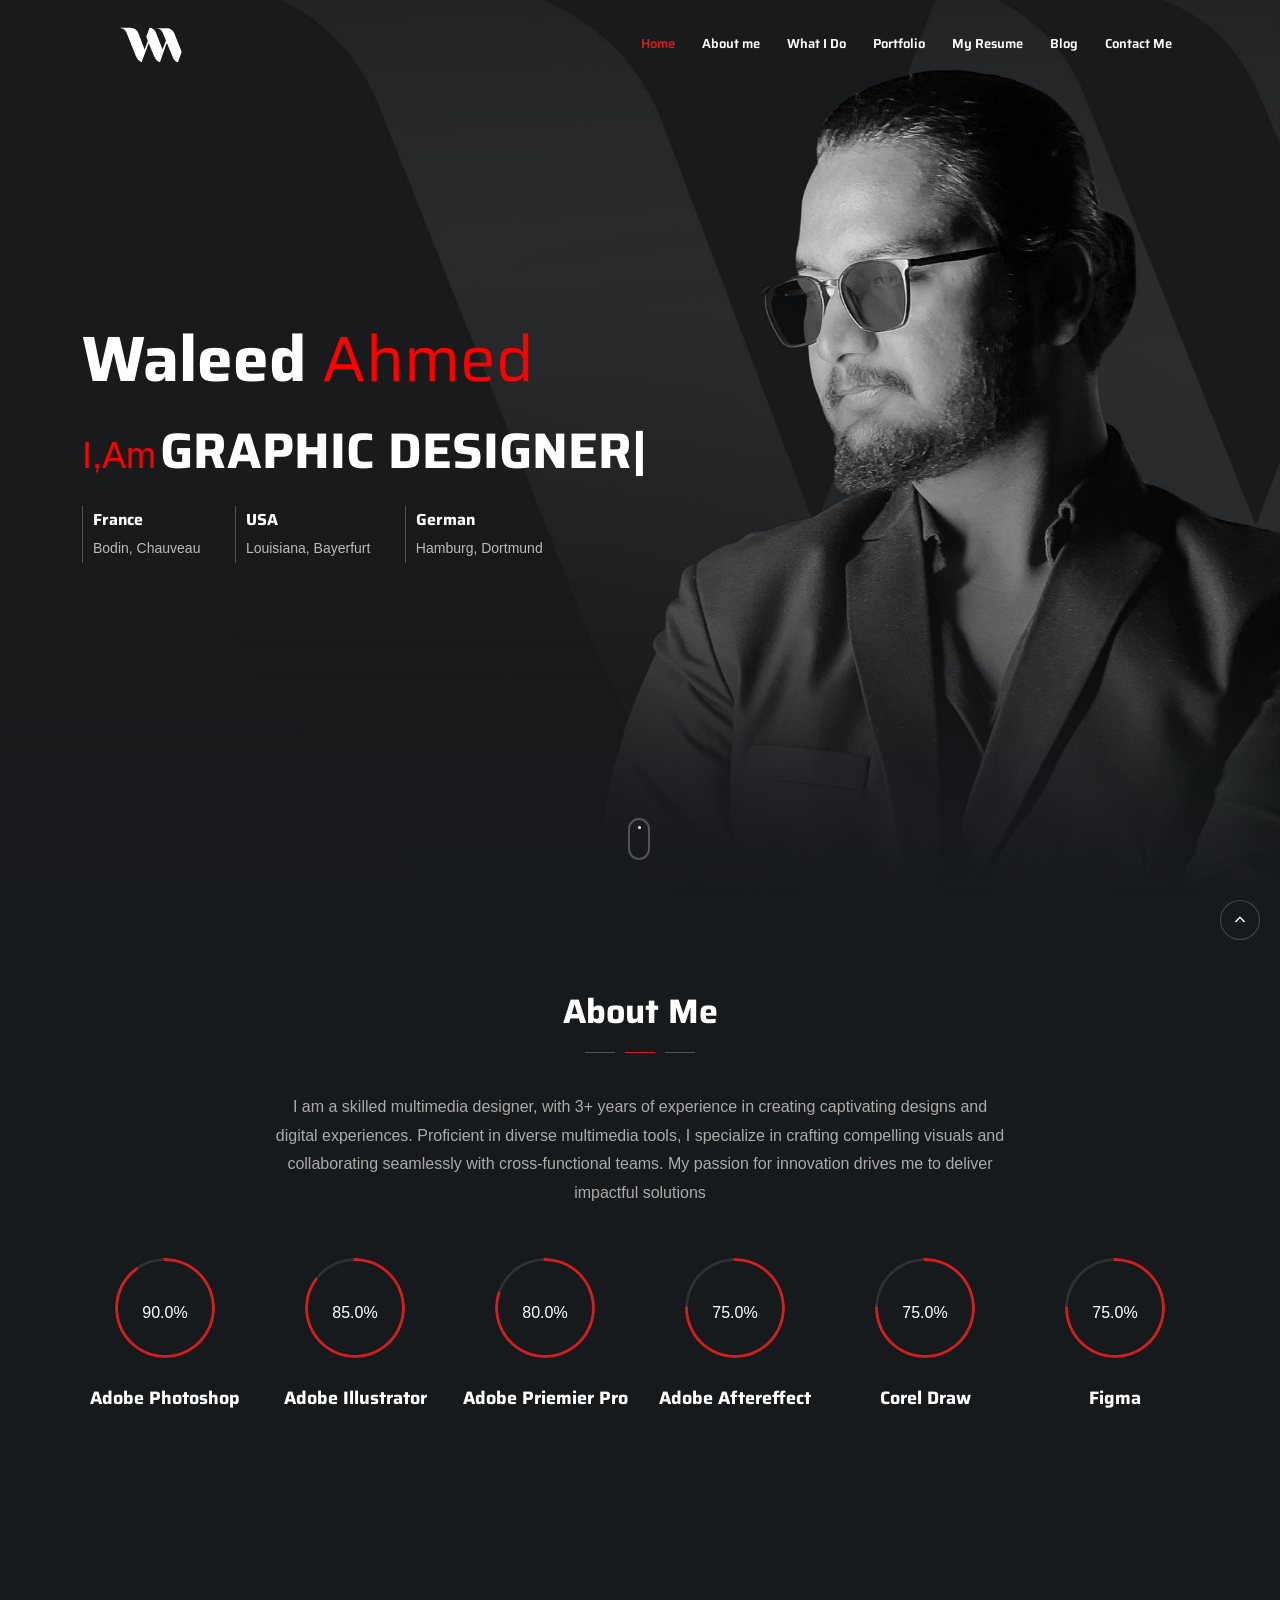
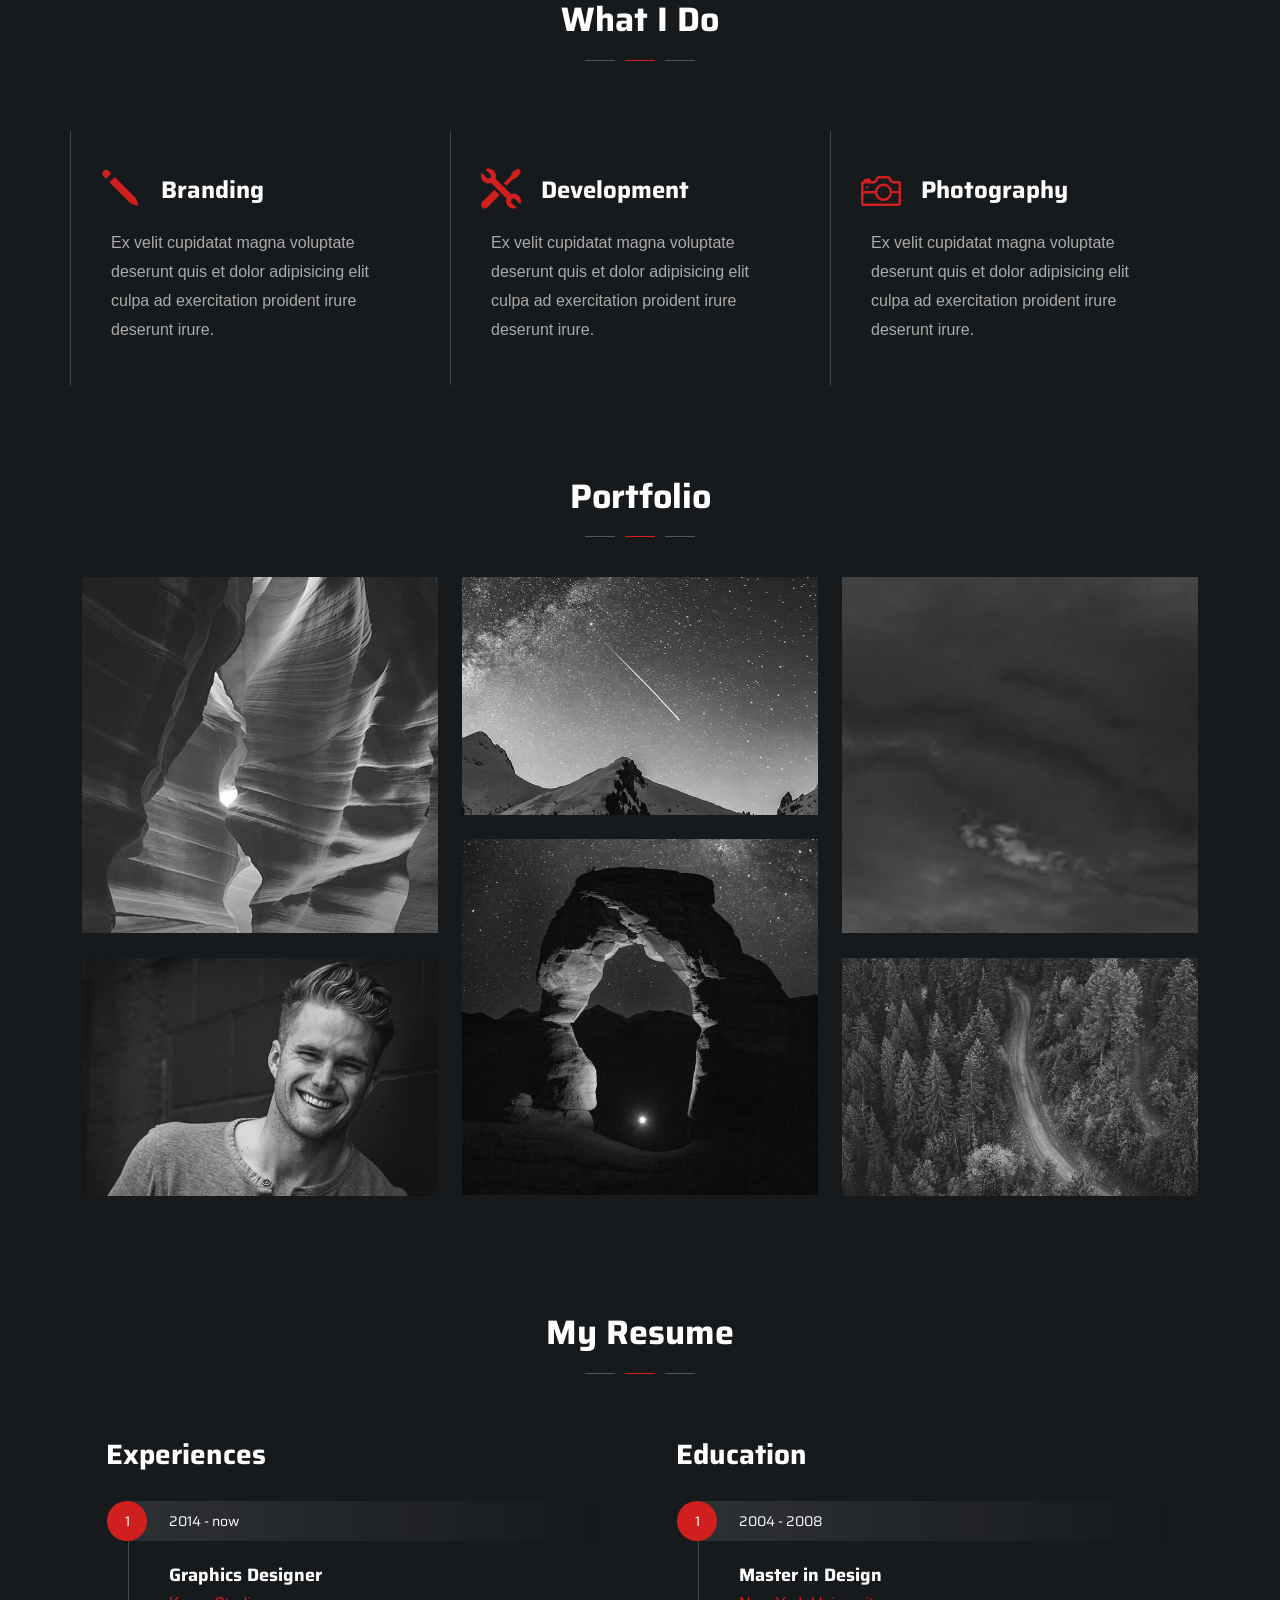
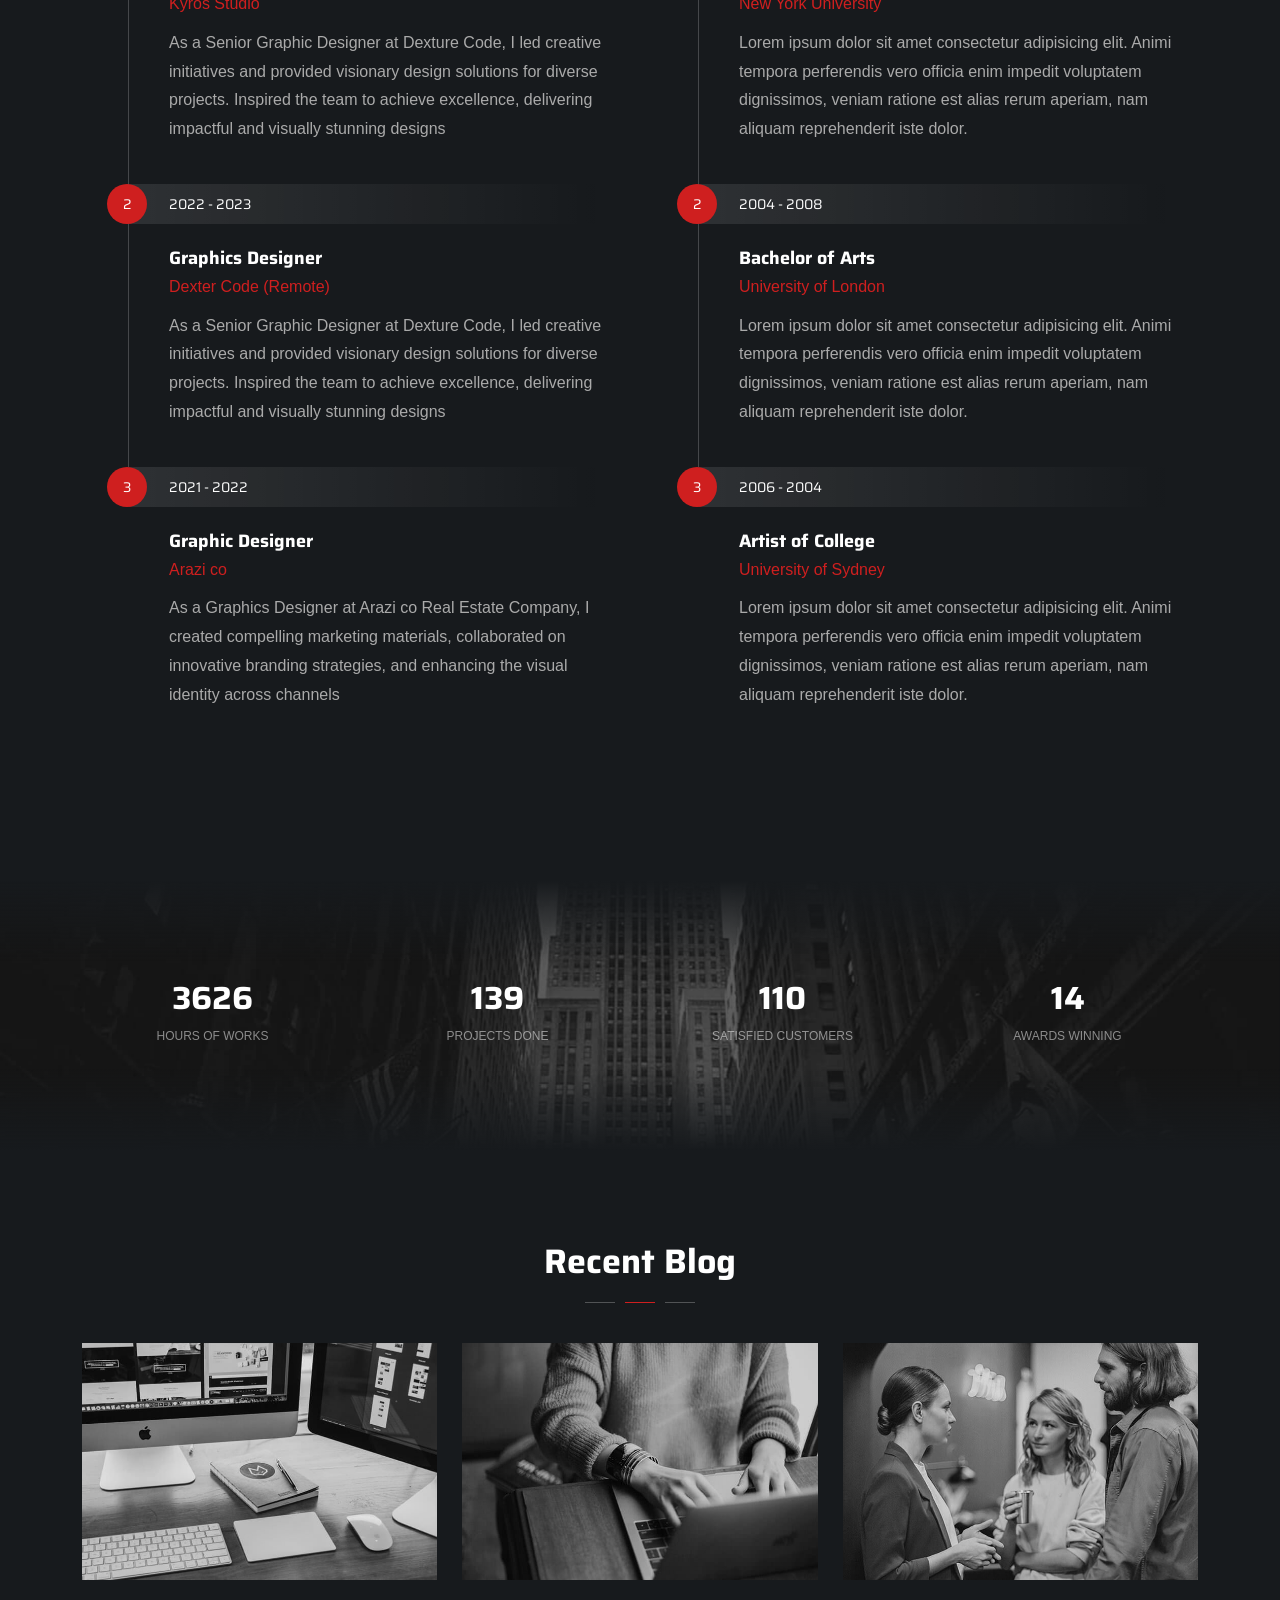
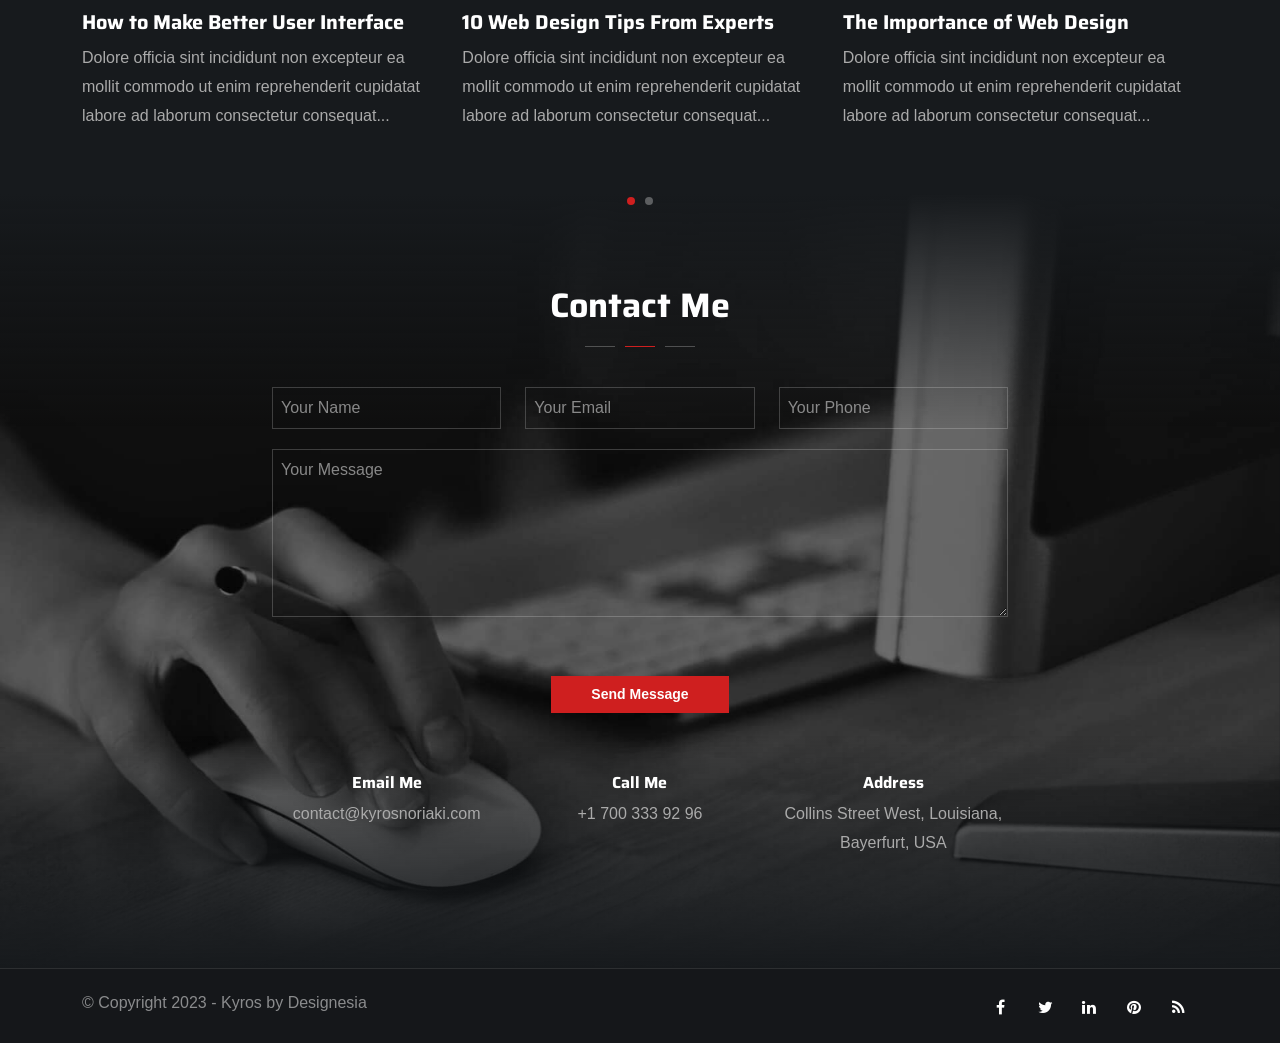
==== commit fd17670a: "code updated" ====
--- a/index.html
+++ b/index.html
@@ -103,15 +103,15 @@
                             <div class="col-md-12">
                                 <h6 class="wow fadeInUp" data-wow-delay=".4s"><span class="id-color"><span class="text-white" style="font-size: 64px">Waleed <span class="fw-normal text-[#ff0000]" style="color: #ff0000;">Ahmed</span></span></span></h6>
                                 <div class="spacer-10"></div>
-                                <div class="" style="color: #ff0000; font-size: 36px;">I,Am <span style="color: white;">Graphic Designer</span></div>
-                                <!-- <div class="h1_big text-white wow fadeInUp" data-wow-delay=".6s">
+                                <div class="" style="color: #ff0000; font-size: 36px; display: inline-block;">I,Am </div>
+                                <div class="h1_big text-white wow fadeInUp" data-wow-delay=".6s" style="display: inline-block !important;">
                                     <div class="typed-strings">
-                                        <p>Freelancer</p>
-                                        <p>Programmer</p>
-                                        <p>Photographer</p>
+                                        <p>Graphic Designer</p>
+                                        <p>content writer</p>
+                                        <p>digital marketing expert</p>
                                     </div>
                                     <div class="typed"></div>
-                                </div> -->
+                                </div>
                                 <div class="spacer-20"></div>
                                 <ul class="list_location wow fadeInUp" data-wow-delay=".8s">
                                     <li><span>France</span>Bodin, Chauveau</li>
@@ -144,43 +144,63 @@
                                 My passion for innovation drives me to deliver impactful solutions </p>
                         </div>
                         <div class="spacer-single"></div>
-                        <div class="col-lg-3 position-relative wow fadeIn" data-wow-delay=".2s">
+                        <div class="col-6 col-md-4 col-lg-2 position-relative wow fadeIn" data-wow-delay=".2s">
                             <div class="position-relative">
                                 <div class="progressbar" data-animate="false">
                                     <div class="circle" data-percent="90">
                                         <div></div>
                                     </div>
-                                    <h4>HTML</h4>
-                                </div>
-                            </div>
-                        </div>
-                        <div class="col-lg-3 position-relative wow fadeIn" data-wow-delay=".4s">
+                                    <h5>Adobe Photoshop</h5>
+                                </div>
+                            </div>
+                        </div>
+                        <div class="col-6 col-md-4 col-lg-2 position-relative wow fadeIn" data-wow-delay=".4s">
                             <div class="position-relative">
                                 <div class="progressbar" data-animate="false">
                                     <div class="circle" data-percent="85">
                                         <div></div>
                                     </div>
-                                    <h4>CSS</h4>
-                                </div>
-                            </div>
-                        </div>
-                        <div class="col-lg-3 position-relative wow fadeIn" data-wow-delay=".6s">
+                                    <h5> Adobe Illustrator</h5>
+                                </div>
+                            </div>
+                        </div>
+                        <div class="col-6 col-md-4 col-lg-2 position-relative wow fadeIn" data-wow-delay=".6s">
                             <div class="position-relative">
                                 <div class="progressbar" data-animate="false">
                                     <div class="circle" data-percent="80">
                                         <div></div>
                                     </div>
-                                    <h4>PHP</h4>
-                                </div>
-                            </div>
-                        </div>
-                        <div class="col-lg-3 position-relative wow fadeIn" data-wow-delay=".8s">
+                                    <h5>Adobe Priemier Pro</h5>
+                                </div>
+                            </div>
+                        </div>
+                        <div class="col-6 col-md-4 col-lg-2 position-relative wow fadeIn" data-wow-delay=".8s">
                             <div class="position-relative">
                                 <div class="progressbar" data-animate="false">
                                     <div class="circle" data-percent="75">
                                         <div></div>
                                     </div>
-                                    <h4>jQuery</h4>
+                                    <h5> Adobe Aftereffect</h5>
+                                </div>
+                            </div>
+                        </div>
+                        <div class="col-6 col-md-4 col-lg-2 position-relative wow fadeIn" data-wow-delay=".8s">
+                            <div class="position-relative">
+                                <div class="progressbar" data-animate="false">
+                                    <div class="circle" data-percent="75">
+                                        <div></div>
+                                    </div>
+                                    <h5>  Corel Draw</h5>
+                                </div>
+                            </div>
+                        </div>
+                        <div class="col-6 col-md-4 col-lg-2 position-relative wow fadeIn" data-wow-delay=".8s">
+                            <div class="position-relative">
+                                <div class="progressbar" data-animate="false">
+                                    <div class="circle" data-percent="75">
+                                        <div></div>
+                                    </div>
+                                    <h5> Figma</h5>
                                 </div>
                             </div>
                         </div>
@@ -218,7 +238,7 @@
                             <div class="col-lg-4 wow fadeIn" data-wow-delay=".2s">
                                 <div class="de_3d-box">
                                     <div class="d-inner">
-                                        <i class="icon_genius id-color"></i>
+                                        <i class="icon_pencil id-color"></i>
                                         <div class="text">
                                             <h3>Branding</h3>
                                             Ex velit cupidatat magna voluptate deserunt quis et dolor adipisicing elit culpa ad exercitation proident irure deserunt irure.
--- a/css/style.css
+++ b/css/style.css
@@ -4053,7 +4053,7 @@
 
 h1.big,
 .h1_big {
-    font-size: 64px;
+    font-size: 50px;
     margin: 0;
     line-height: 70px;
     text-transform: uppercase;
@@ -6942,7 +6942,7 @@
 
 .progressbar {
   display: inline-block;
-  height: 240px;
+  height: 150px;
 }
 
 .circle {
@@ -6956,12 +6956,15 @@
 }
 
 .circle canvas {
+    width: 100px !important;
+  height: 100px !important;
+  border-radius: 50%;
   vertical-align: middle;
 }
 
 .circle div {
   position: absolute;
-  top: 80px;
+  top: 35px;
   left: 0;
   width: 100%;
   text-align: center;
@@ -6985,11 +6988,11 @@
   margin-top: 12px;
 }
 
-.progressbar h4{
+.progressbar h5{
     position: absolute;
     text-align: center;  
-    margin-left: auto;
-    margin-right: auto;
+    /* margin-left: auto;
+    margin-right: auto; */
     left: 0;
     right: 0;
     bottom: 0;
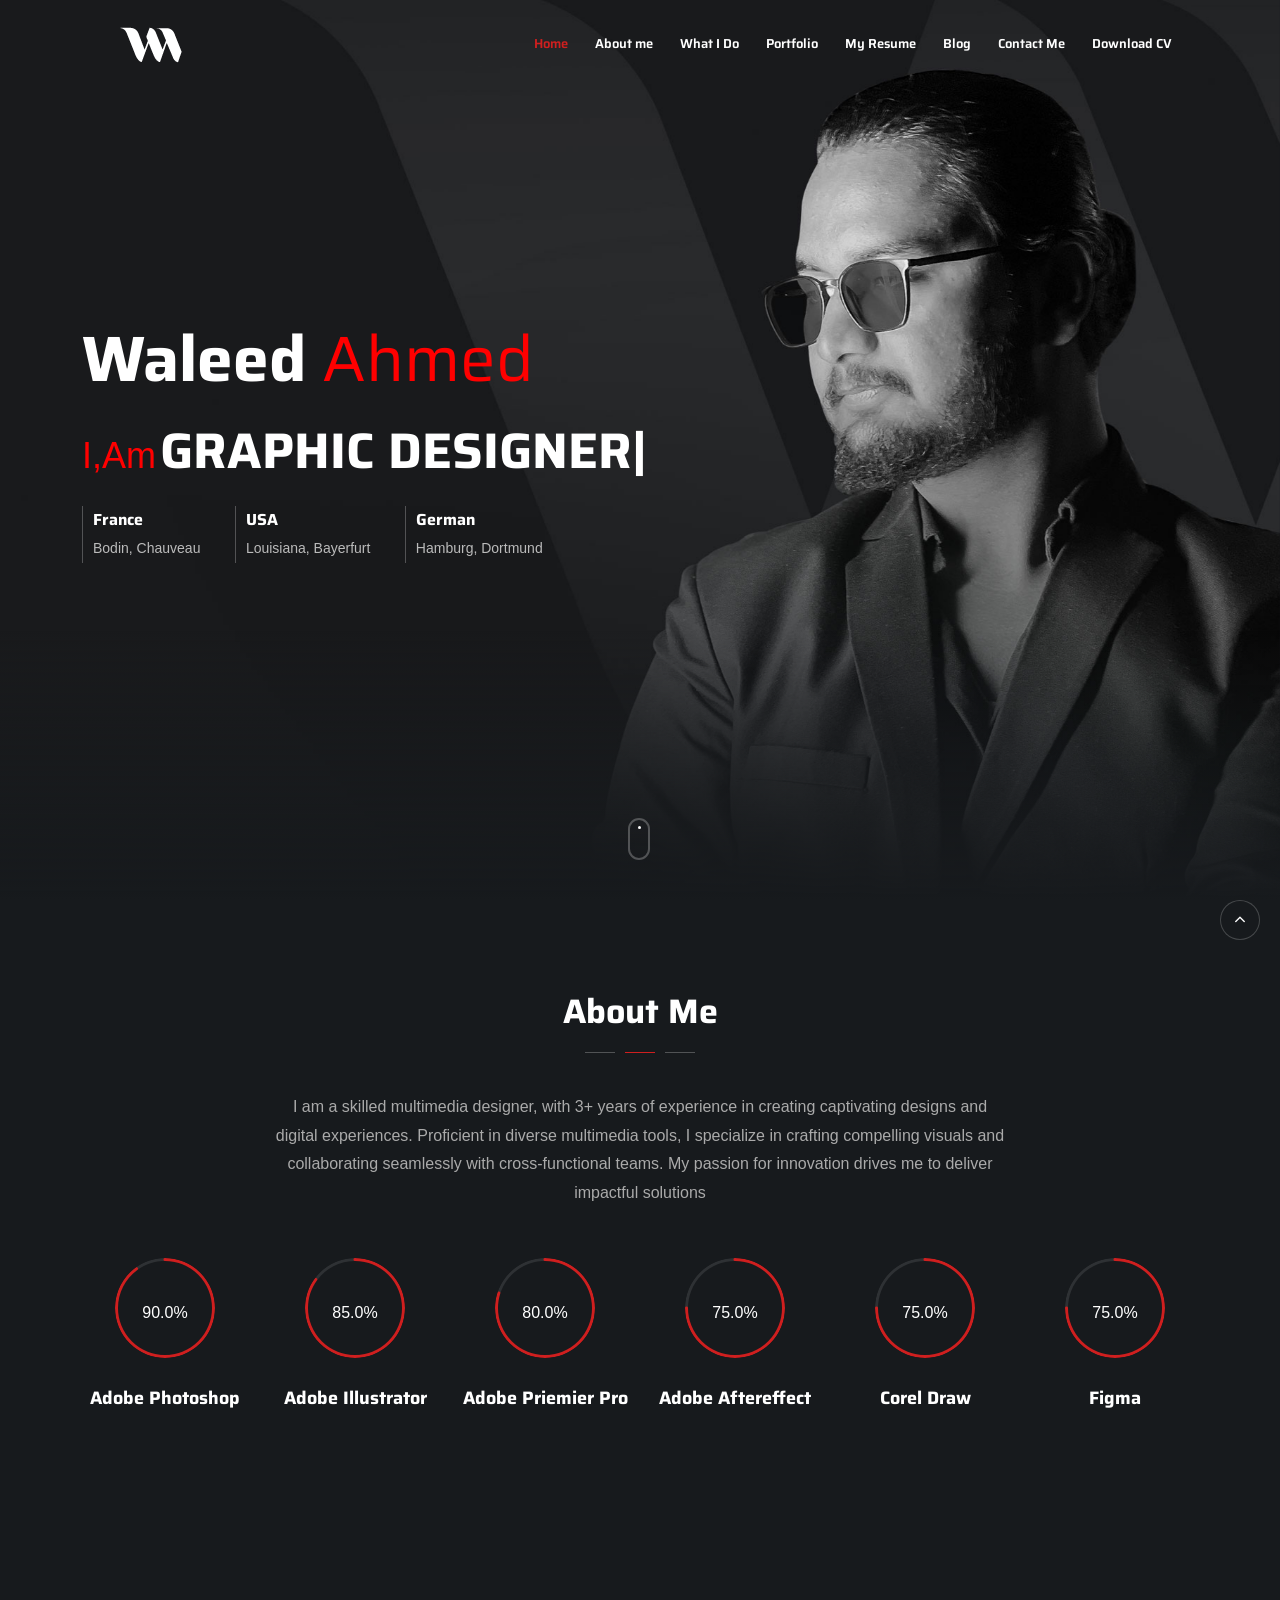
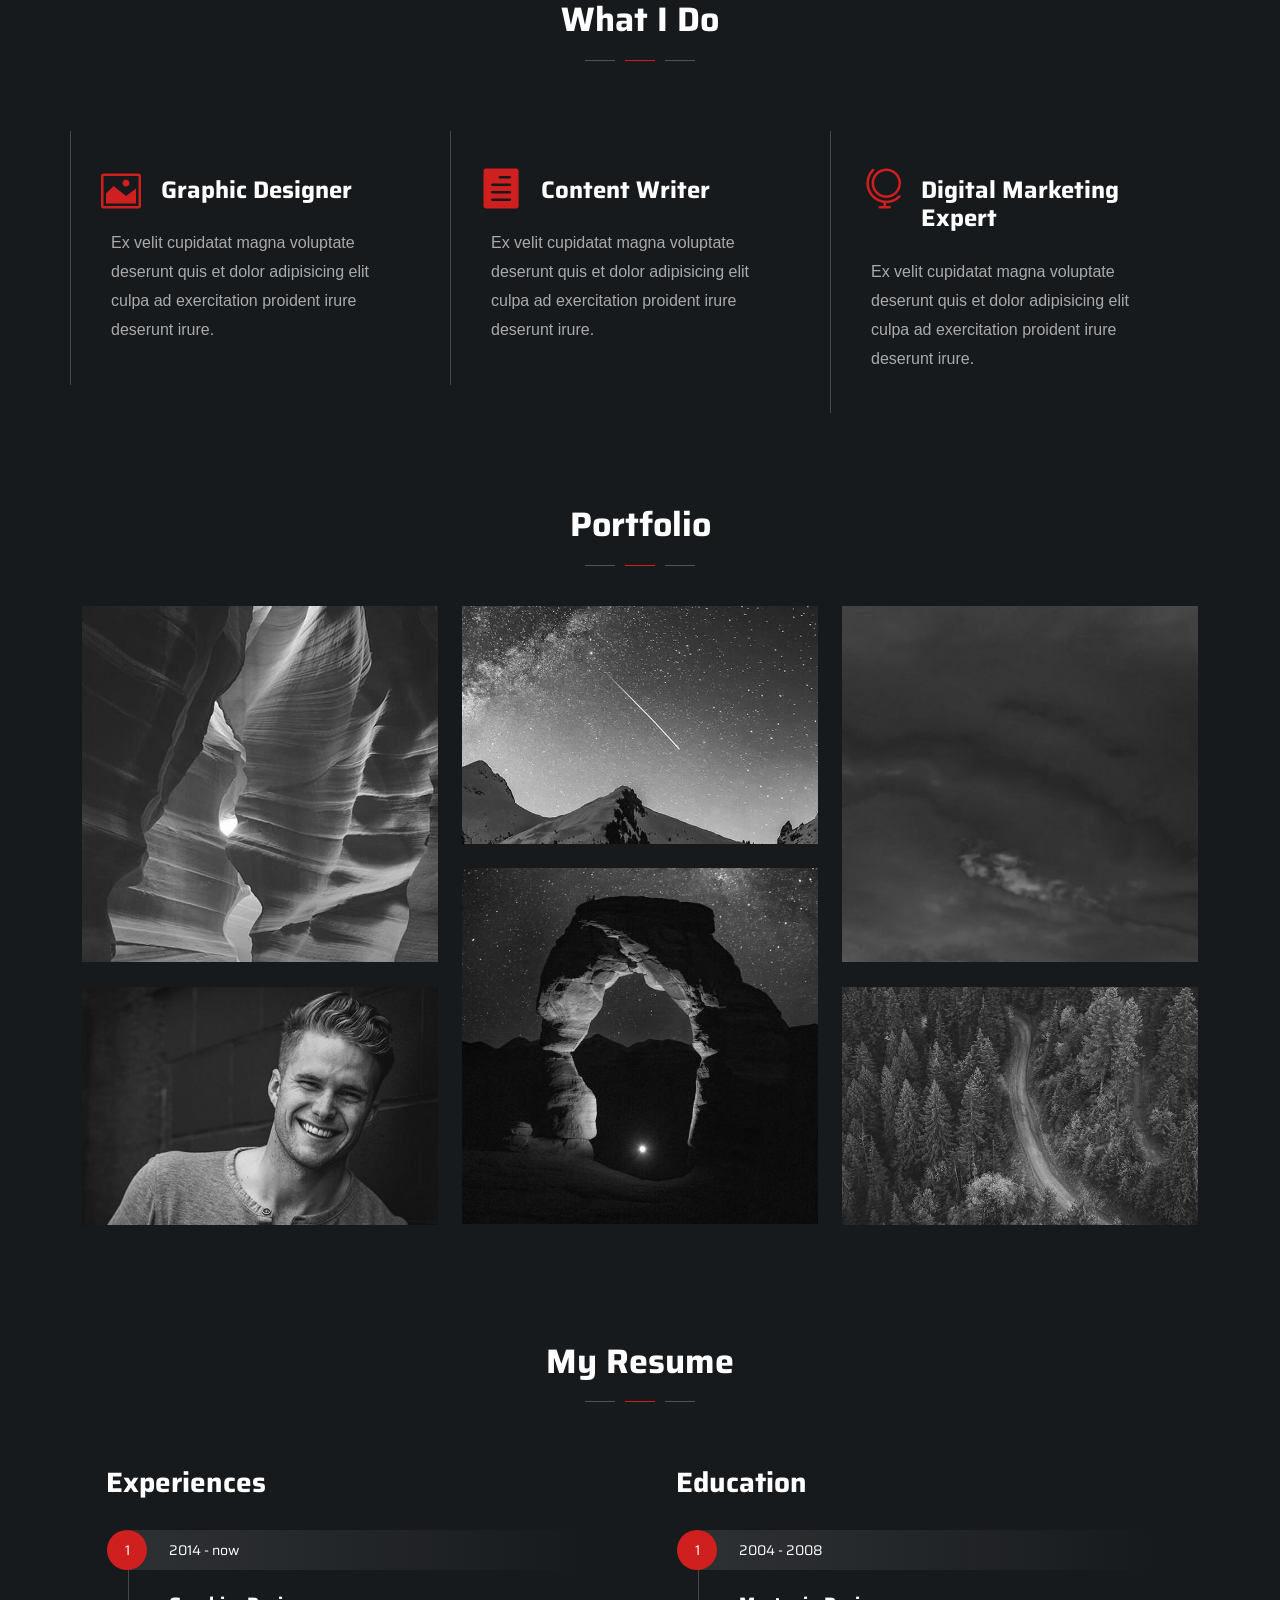
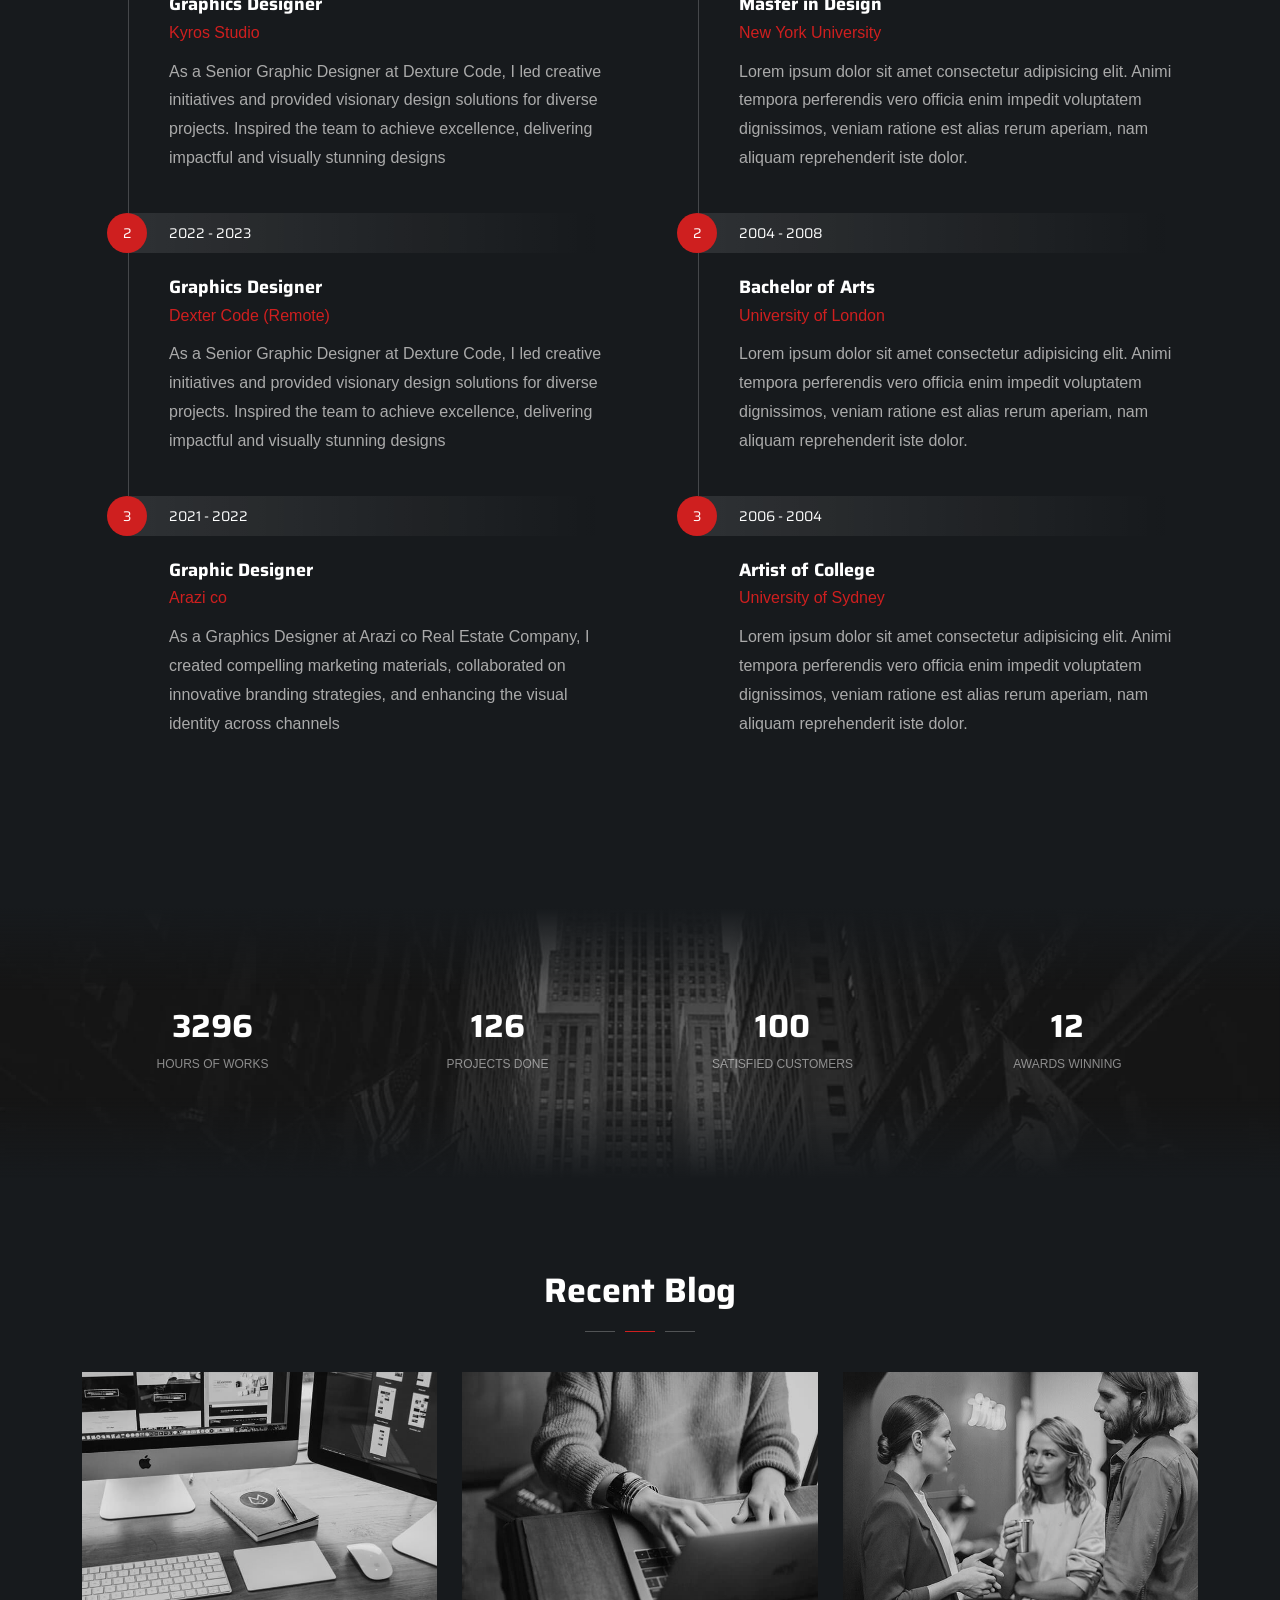
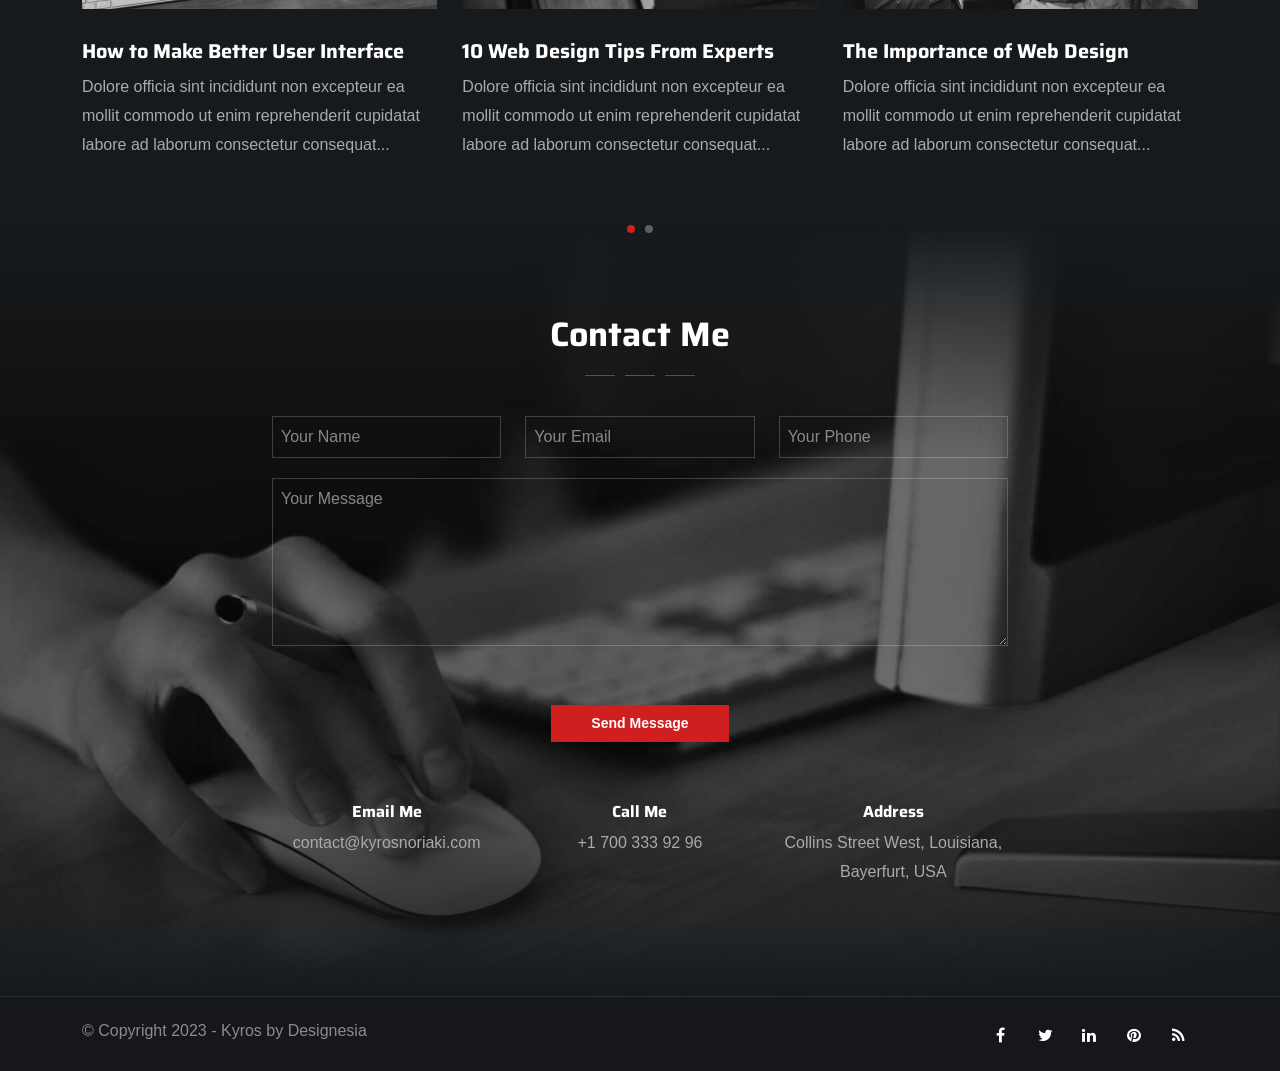
==== commit 4502a06e: "code updated" ====
--- a/index.html
+++ b/index.html
@@ -52,6 +52,7 @@
                                     <li><a href="#section-resume">My Resume<span></span></a></li>
                                     <li><a href="#section-blog">Blog<span></span></a></li>
                                     <li><a href="#section-contact">Contact Me<span></span></a></li>
+                                    <li><a href="./Waleed Ahmed Cv.pdf" download class="cv-download">Download CV<span></span></a></li>
                                 </ul>
                                 <div class="menu_side_area">
                                     <span id="menu-btn"></span>
@@ -238,9 +239,9 @@
                             <div class="col-lg-4 wow fadeIn" data-wow-delay=".2s">
                                 <div class="de_3d-box">
                                     <div class="d-inner">
-                                        <i class="icon_pencil id-color"></i>
+                                        <i class="icon_image id-color"></i>
                                         <div class="text">
-                                            <h3>Branding</h3>
+                                            <h3>Graphic Designer</h3>
                                             Ex velit cupidatat magna voluptate deserunt quis et dolor adipisicing elit culpa ad exercitation proident irure deserunt irure.
                                         </div>
                                     </div>
@@ -249,9 +250,9 @@
                             <div class="col-lg-4 wow fadeIn" data-wow-delay=".4s">
                                 <div class="de_3d-box">
                                     <div class="d-inner">
-                                        <i class="icon_tools id-color"></i>
+                                        <i class="icon_document id-color"></i>
                                         <div class="text">
-                                            <h3>Development</h3>
+                                            <h3>Content Writer</h3>
                                             Ex velit cupidatat magna voluptate deserunt quis et dolor adipisicing elit culpa ad exercitation proident irure deserunt irure.
                                         </div>
                                     </div>
@@ -260,9 +261,9 @@
                             <div class="col-lg-4 wow fadeIn" data-wow-delay=".6s">
                                 <div class="de_3d-box">
                                     <div class="d-inner">
-                                        <i class="icon_camera_alt id-color"></i>
+                                        <i class="icon_globe id-color"></i>
                                         <div class="text">
-                                            <h3>Photography</h3>
+                                            <h3>Digital Marketing Expert</h3>
                                             Ex velit cupidatat magna voluptate deserunt quis et dolor adipisicing elit culpa ad exercitation proident irure deserunt irure.
                                         </div>
                                     </div>
--- a/css/style.css
+++ b/css/style.css
@@ -18319,3 +18319,11 @@
 
 /*  */
 
+.cv-download {
+    
+    color: white;
+  
+    border-radius: 4px;
+    transition: background-color 0.3s ease;
+}
+
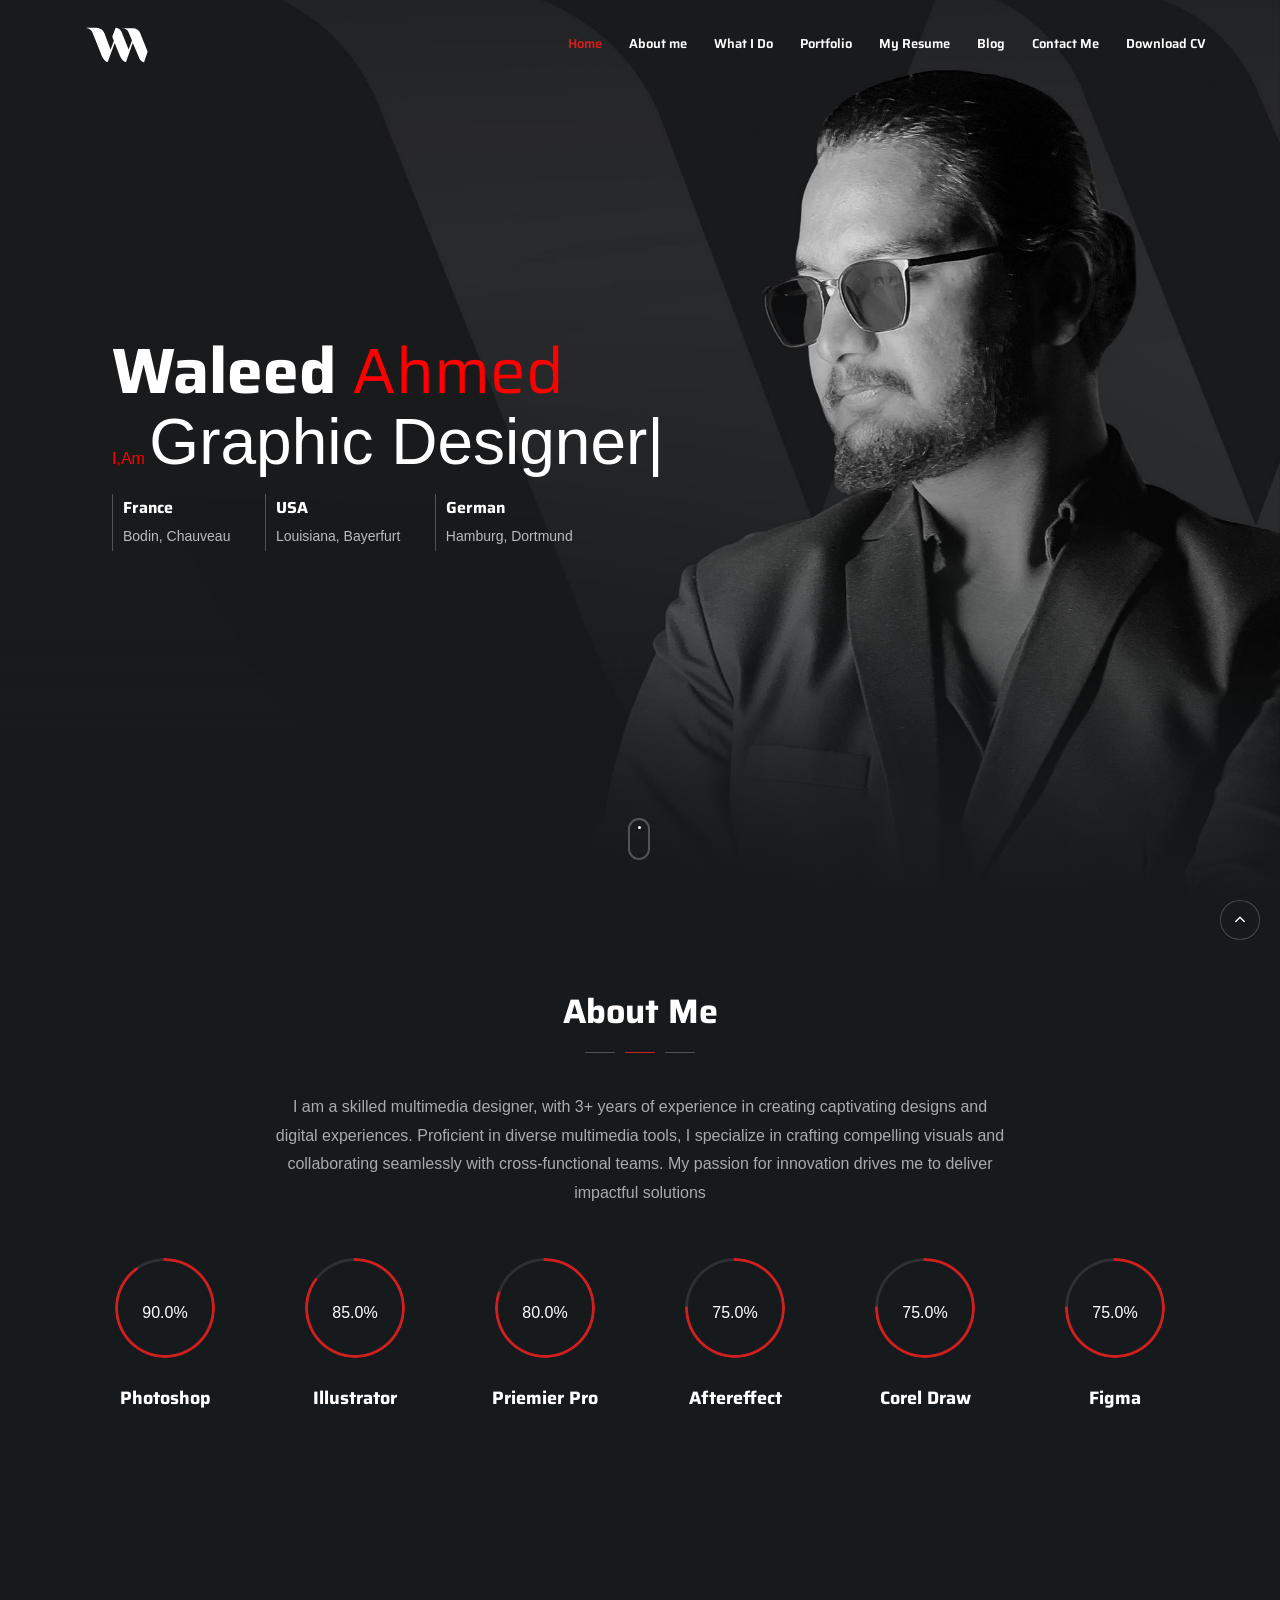
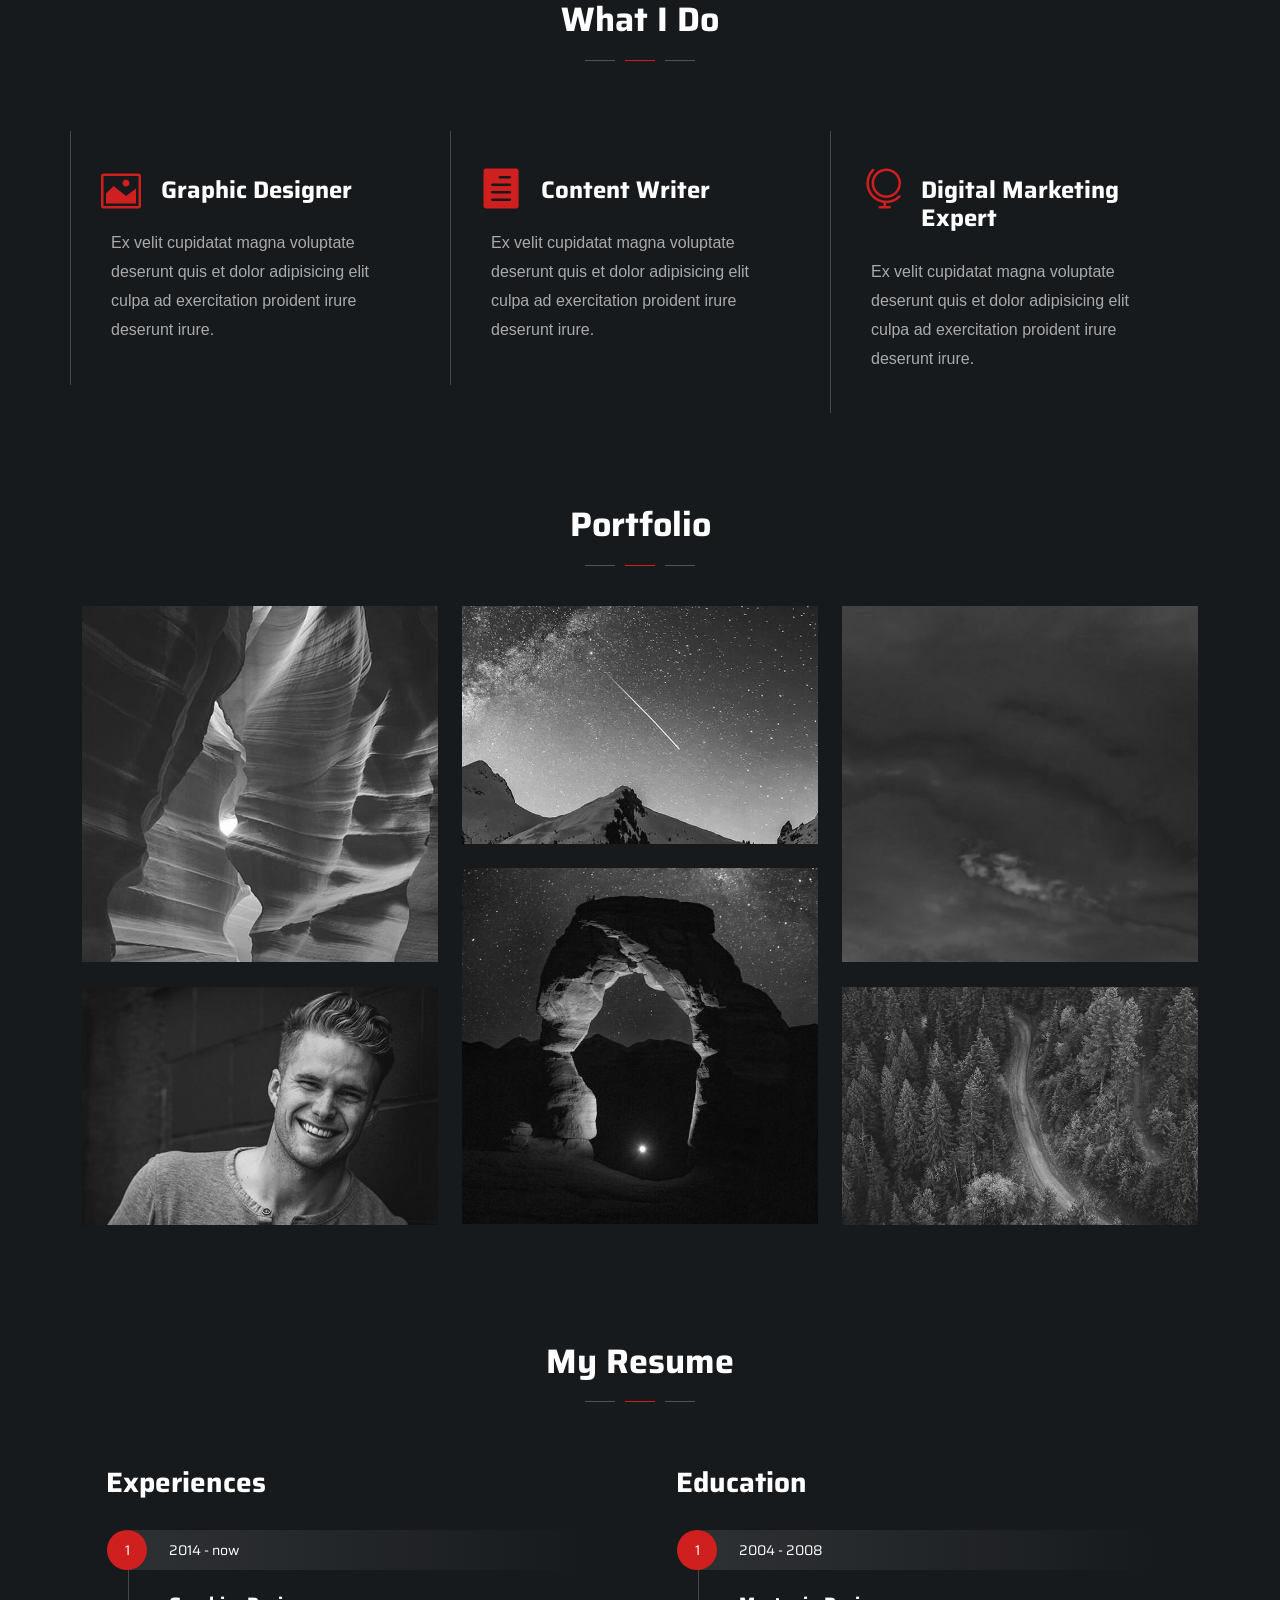
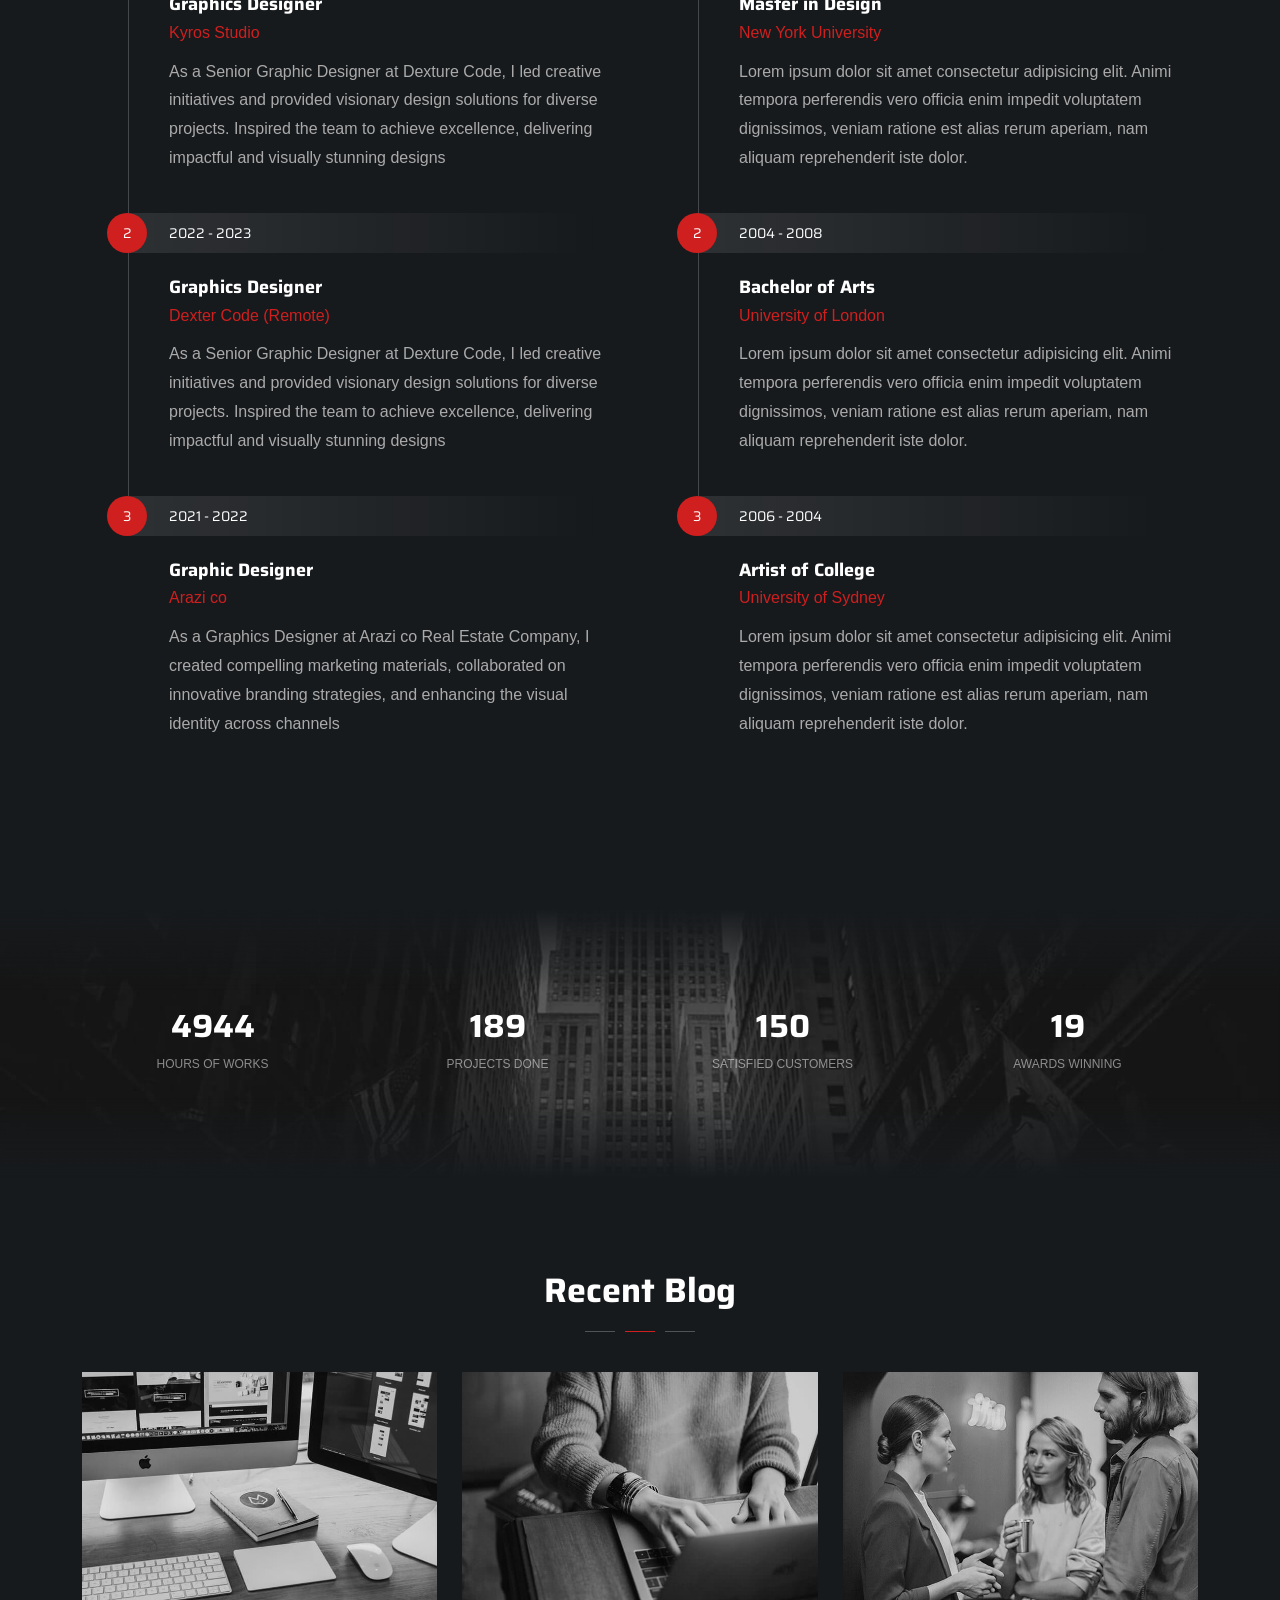
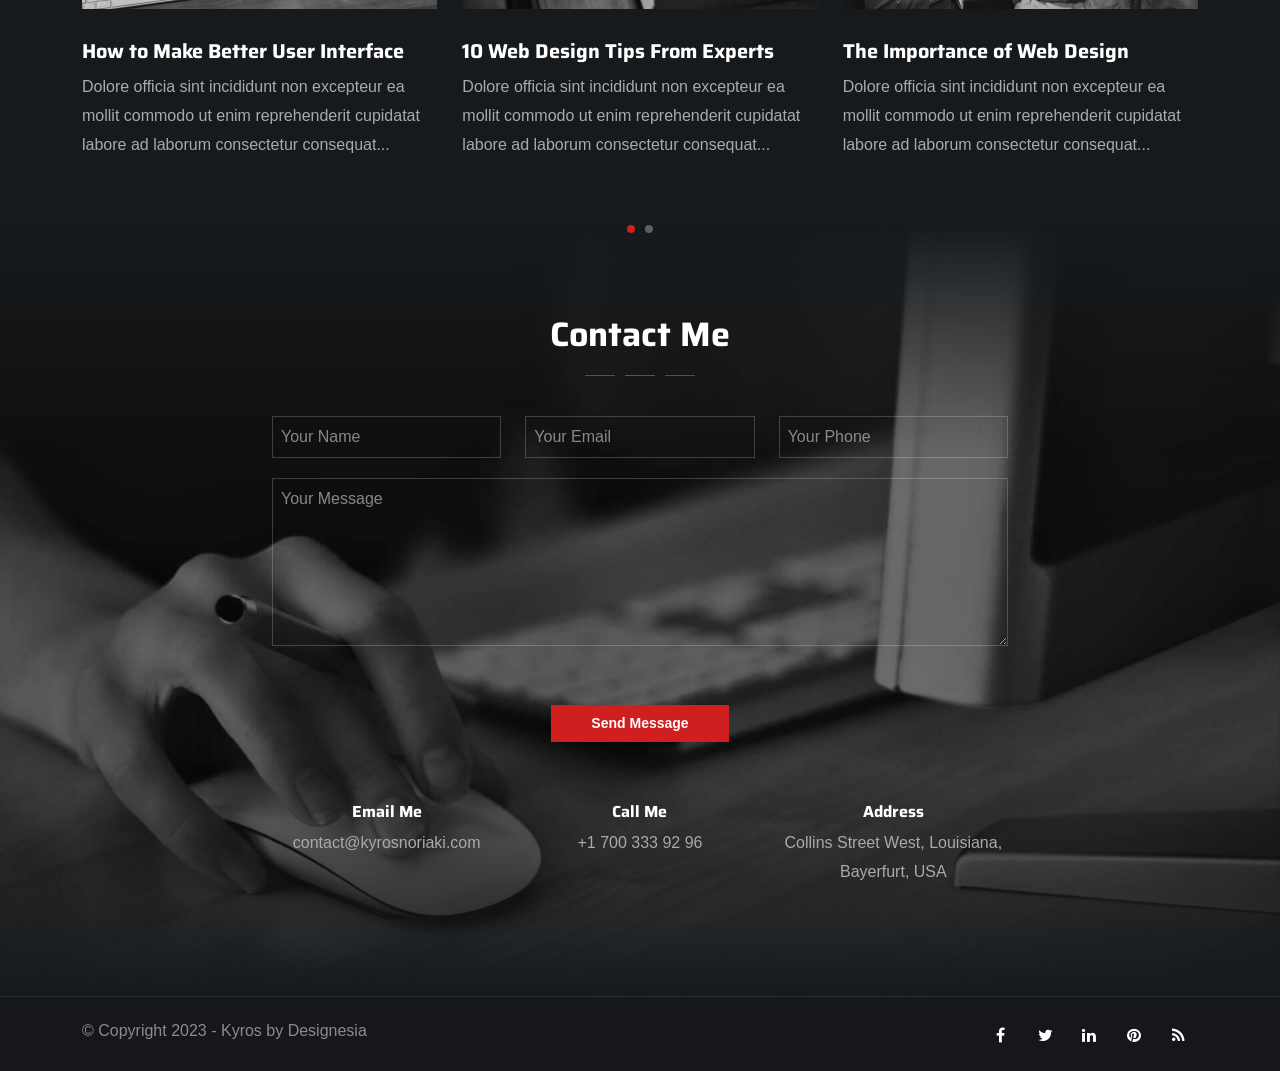
==== commit 5323550f: "code updated" ====
--- a/index.html
+++ b/index.html
@@ -27,16 +27,17 @@
     <div id="wrapper">
         <!-- header begin -->
         <header class="transparent">
-            <div class="container">
+            <div class="px-5 sm-px-0" >
                 <div class="row">
+                    
                     <div class="col-md-12">
                         <div class="de-flex sm-pt10">
                             <div class="de-flex-col">
                                 <div class="de-flex-col">
                                     <!-- logo begin -->
-                                    <div id="logo">
+                                    <div id="logo" class="log1">
                                         <a href="index.html">
-                                            <img alt="" class="logo" src="images/Logo-138x36.png" width="138px" height="36px"/>
+                                            <img alt="" class="logo" src="images/Logo-138x361.png" width="138px" height="36px"/>
                                             <img alt="" class="logo-2" src="images/Logo-138x36.png" />
                                         </a>
                                     </div>
@@ -95,21 +96,22 @@
             <section aria-label="section" class="jarallax no-top no-bottom text-light">
                 <div class="jarallax container-fluid">
                     <img src="images/background/Banner-image.jpg" class="jarallax-img img-fluid custom-img" alt="Responsive Banner Image" />
+                    <!-- <img src="images/background/Banner-image1.jpg" class="jarallax-img img-fluid custom-img" alt="Responsive Banner Image" /> -->
                 </div>
                 
                 
                 <div class="v-center">
-                    <div class="container">
-                        <div class="row align-items-center">
+                    <div class="container name1" >
+                        <div class="row align-items-left">
                             <div class="col-md-12">
-                                <h6 class="wow fadeInUp" data-wow-delay=".4s"><span class="id-color"><span class="text-white" style="font-size: 64px">Waleed <span class="fw-normal text-[#ff0000]" style="color: #ff0000;">Ahmed</span></span></span></h6>
+                                <h6 class="wow fadeInUp" data-wow-delay=".4s"><span class="id-color"><span class="text-white fs-lg-1 fs-md-3 fs-sm-1 fs-2" >Waleed <span class="fw-normal text-[#ff0000]" style="color: #ff0000;">Ahmed</span></span></span></h6>
                                 <div class="spacer-10"></div>
-                                <div class="" style="color: #ff0000; font-size: 36px; display: inline-block;">I,Am </div>
-                                <div class="h1_big text-white wow fadeInUp" data-wow-delay=".6s" style="display: inline-block !important;">
+                                <div class="fs-6 fs-md-5" style="color: #ff0000;  display: inline-block;">I,Am </div>
+                                <div class="font-bold fs-lg-1 fs-md-3 fs-sm-1 fs-2 text-white wow fadeInUp" data-wow-delay=".6s" style="display: inline-block !important;">
                                     <div class="typed-strings">
                                         <p>Graphic Designer</p>
-                                        <p>content writer</p>
-                                        <p>digital marketing expert</p>
+                                        <!-- <p>Content Writer</p>
+                                        <p>Marketing Expert</p> -->
                                     </div>
                                     <div class="typed"></div>
                                 </div>
@@ -151,7 +153,7 @@
                                     <div class="circle" data-percent="90">
                                         <div></div>
                                     </div>
-                                    <h5>Adobe Photoshop</h5>
+                                    <h5>Photoshop</h5>
                                 </div>
                             </div>
                         </div>
@@ -161,7 +163,7 @@
                                     <div class="circle" data-percent="85">
                                         <div></div>
                                     </div>
-                                    <h5> Adobe Illustrator</h5>
+                                    <h5> Illustrator</h5>
                                 </div>
                             </div>
                         </div>
@@ -171,7 +173,7 @@
                                     <div class="circle" data-percent="80">
                                         <div></div>
                                     </div>
-                                    <h5>Adobe Priemier Pro</h5>
+                                    <h5>Priemier Pro</h5>
                                 </div>
                             </div>
                         </div>
@@ -181,7 +183,7 @@
                                     <div class="circle" data-percent="75">
                                         <div></div>
                                     </div>
-                                    <h5> Adobe Aftereffect</h5>
+                                    <h5> Aftereffect</h5>
                                 </div>
                             </div>
                         </div>
--- a/css/style.css
+++ b/css/style.css
@@ -17160,6 +17160,15 @@
         right: 60px;
         width: 140px;
     }
+    .mx{
+        margin-left: 30px;
+        margin-right: 30px;
+    }
+    .px{
+        padding-left: 30px;
+        padding-right: 30px;
+    }
+
 
     .mb-sm-10 {
         margin-bottom: 10px;
@@ -17295,7 +17304,7 @@
         position: absolute;
         height: 30px;
         top: 15px;
-        left: 40px;
+        left: 30px;
     }
 
     header.side-header #menu-btn {
@@ -18327,3 +18336,39 @@
     transition: background-color 0.3s ease;
 }
 
+@media only screen and (min-width: 992px) {
+    .name1 {
+        margin-left: 100px !important;
+    }
+    
+}
+
+/* Custom font size scale */
+.fs-1 { font-size: 4rem; }      /* 64px */
+.fs-2 { font-size: 3.5rem; }    /* 56px */
+.fs-3 { font-size: 3rem; }      /* 48px */
+.fs-4 { font-size: 2.5rem; }    /* 40px */
+.fs-5 { font-size: 2rem; }      /* 32px */
+.fs-6 { font-size: 1.5rem; }    /* 24px */
+/* Large screens */
+@media (min-width: 992px) {
+    .fs-lg-1 { font-size: 4rem !important; }    /* 64px */
+    .fs-lg-2 { font-size: 3.5rem; }  /* 56px */
+    .fs-lg-3 { font-size: 3rem; }    /* 48px */
+}
+
+/* Medium screens */
+@media (min-width: 768px){
+    .fs-md-1 { font-size: 3.5rem; }  /* 56px */
+    .fs-md-2 { font-size: 3rem; }    /* 48px */
+    .fs-md-3 { font-size: 2.5rem; }  /* 40px */
+}
+
+/* Small screens */
+@media (min-width: 576px )  {
+    .fs-sm-1 { font-size: 3rem ; }    /* 48px */
+    .fs-sm-2 { font-size: 2.5rem; }  /* 40px */
+    .fs-sm-3 { font-size: 2rem; }    /* 32px */
+}
+
+
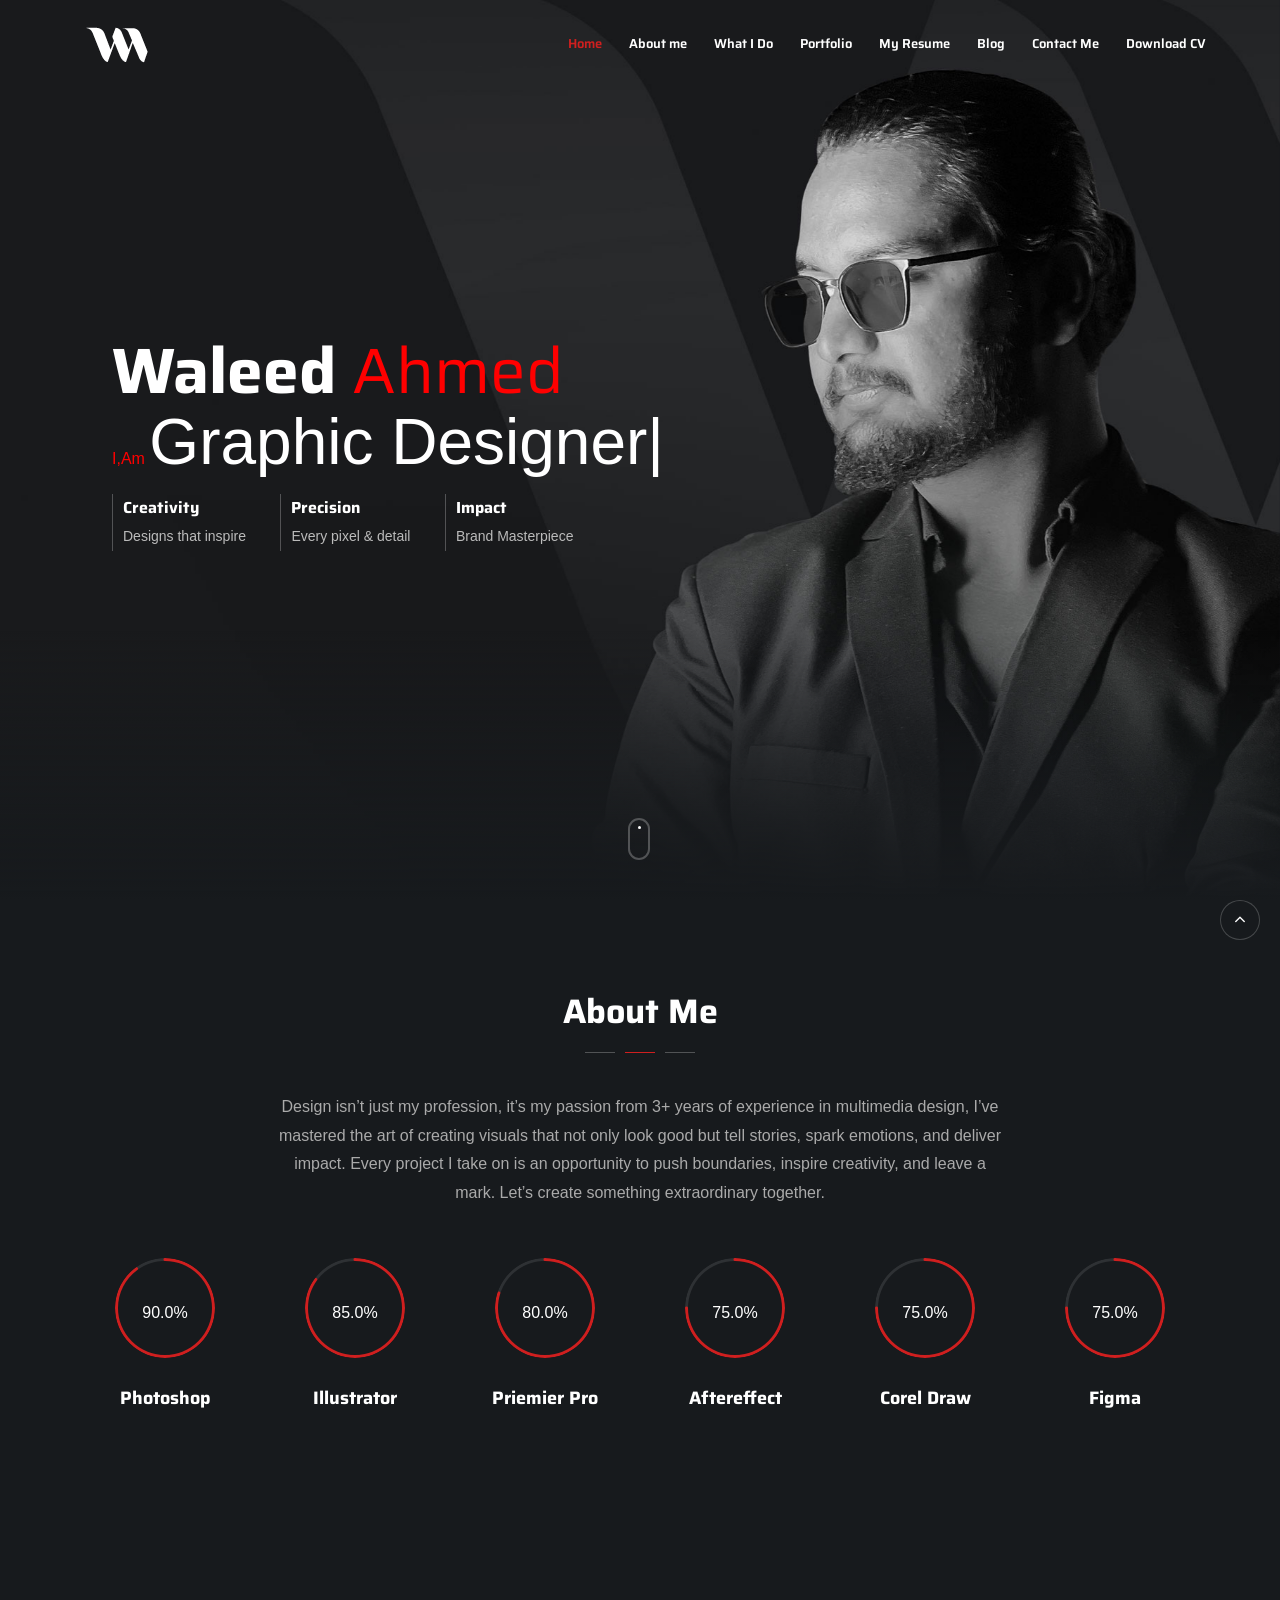
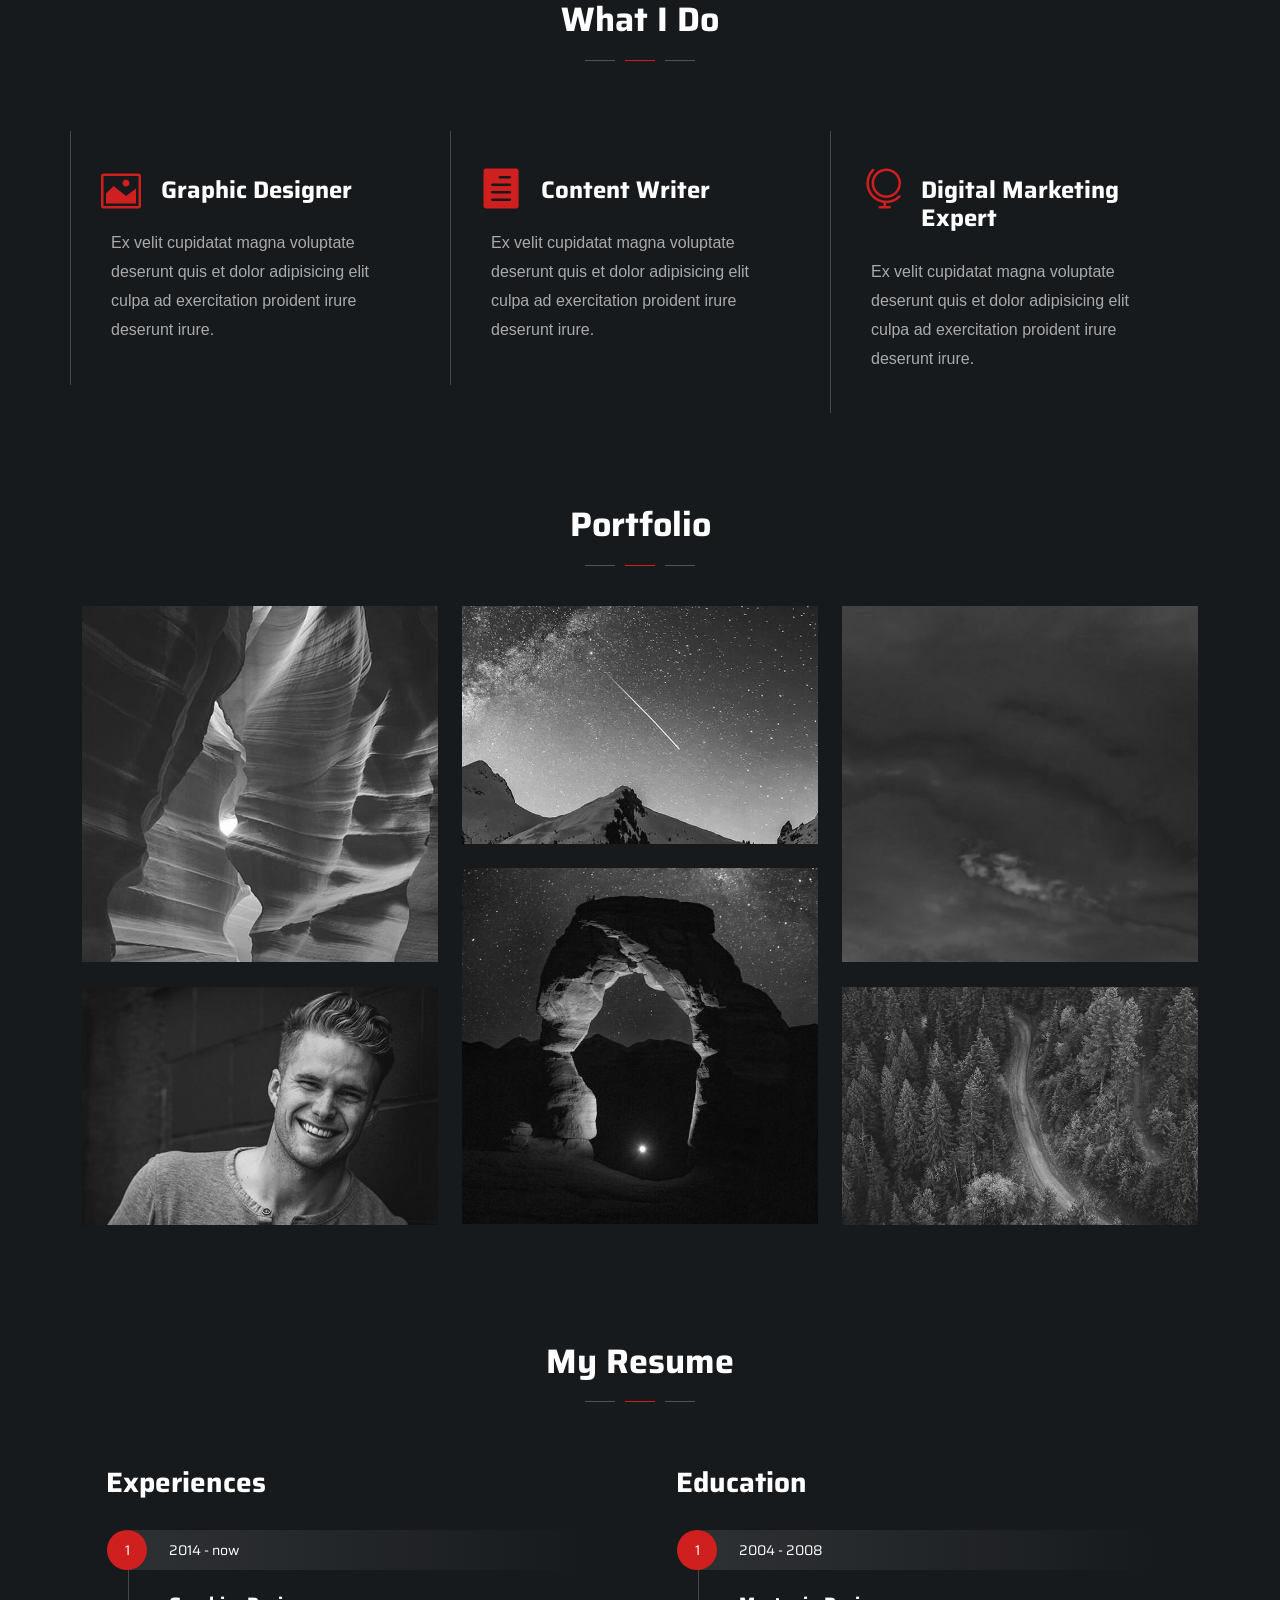
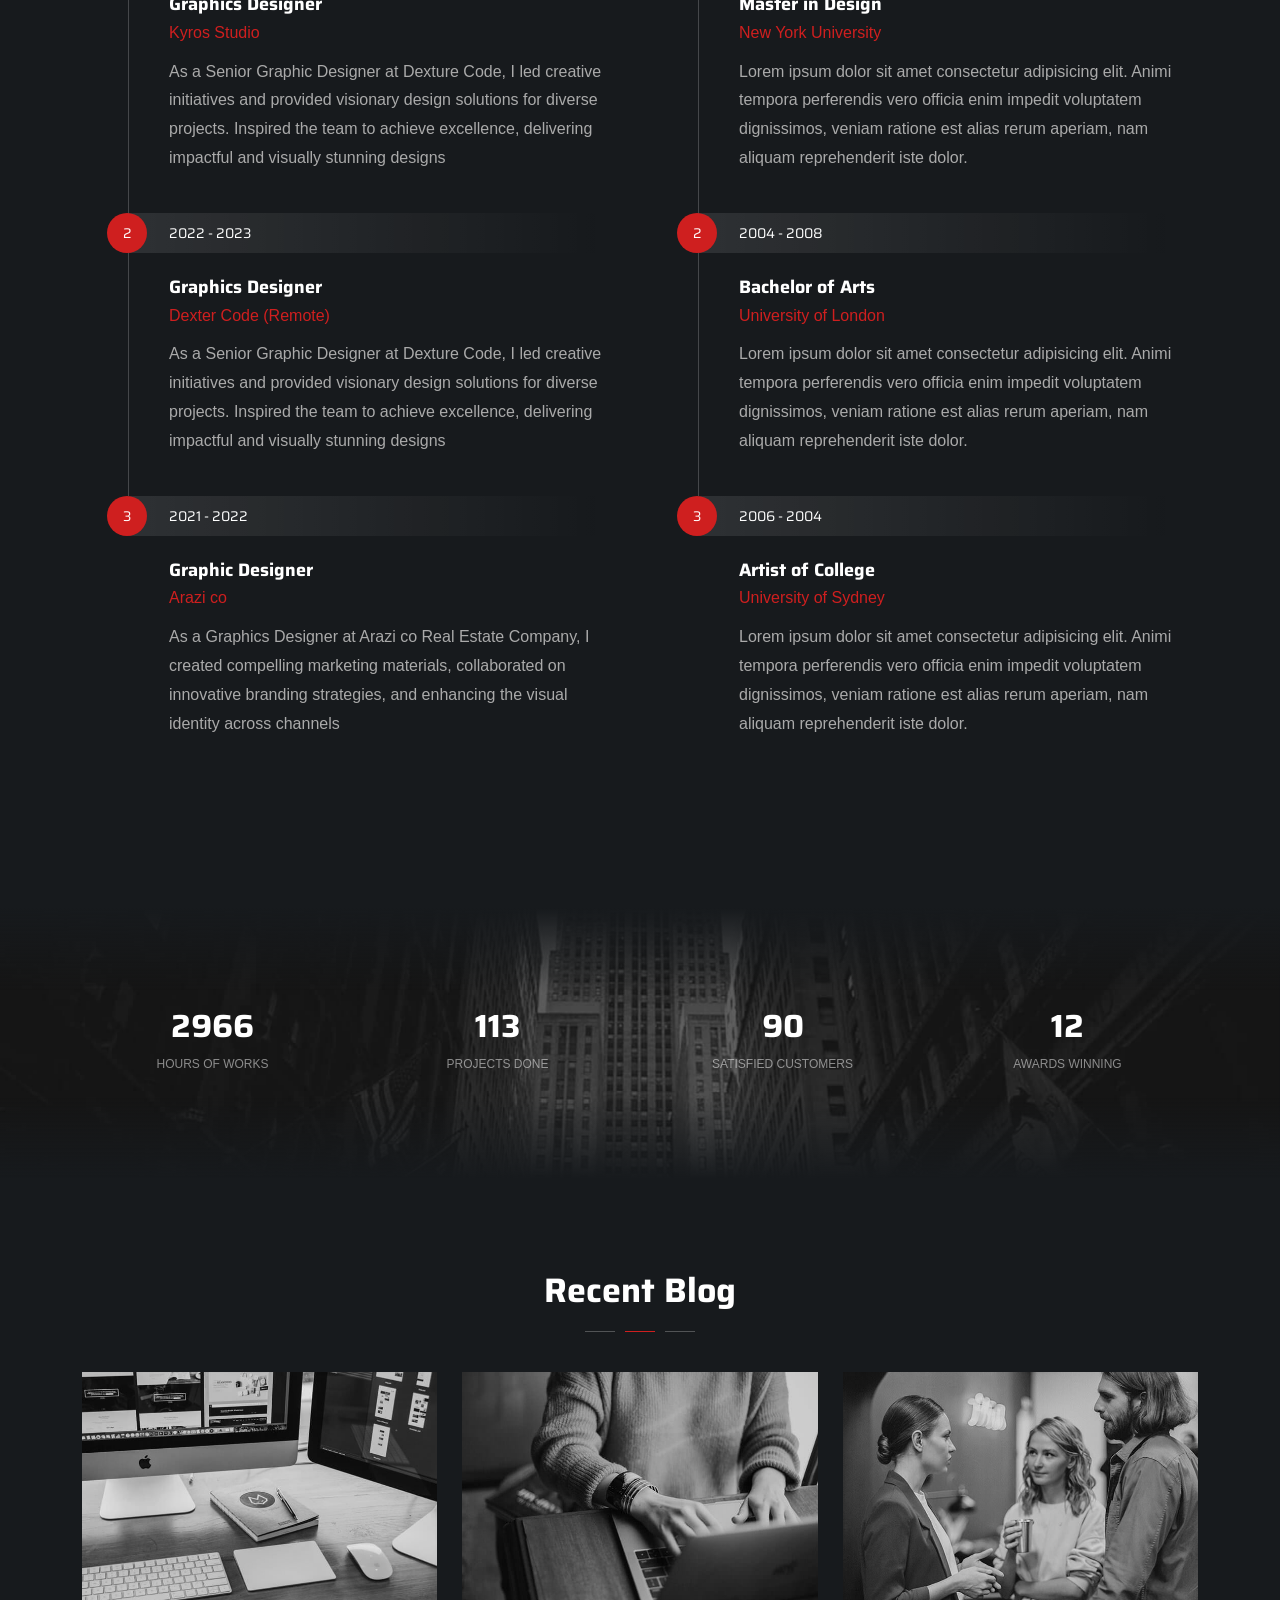
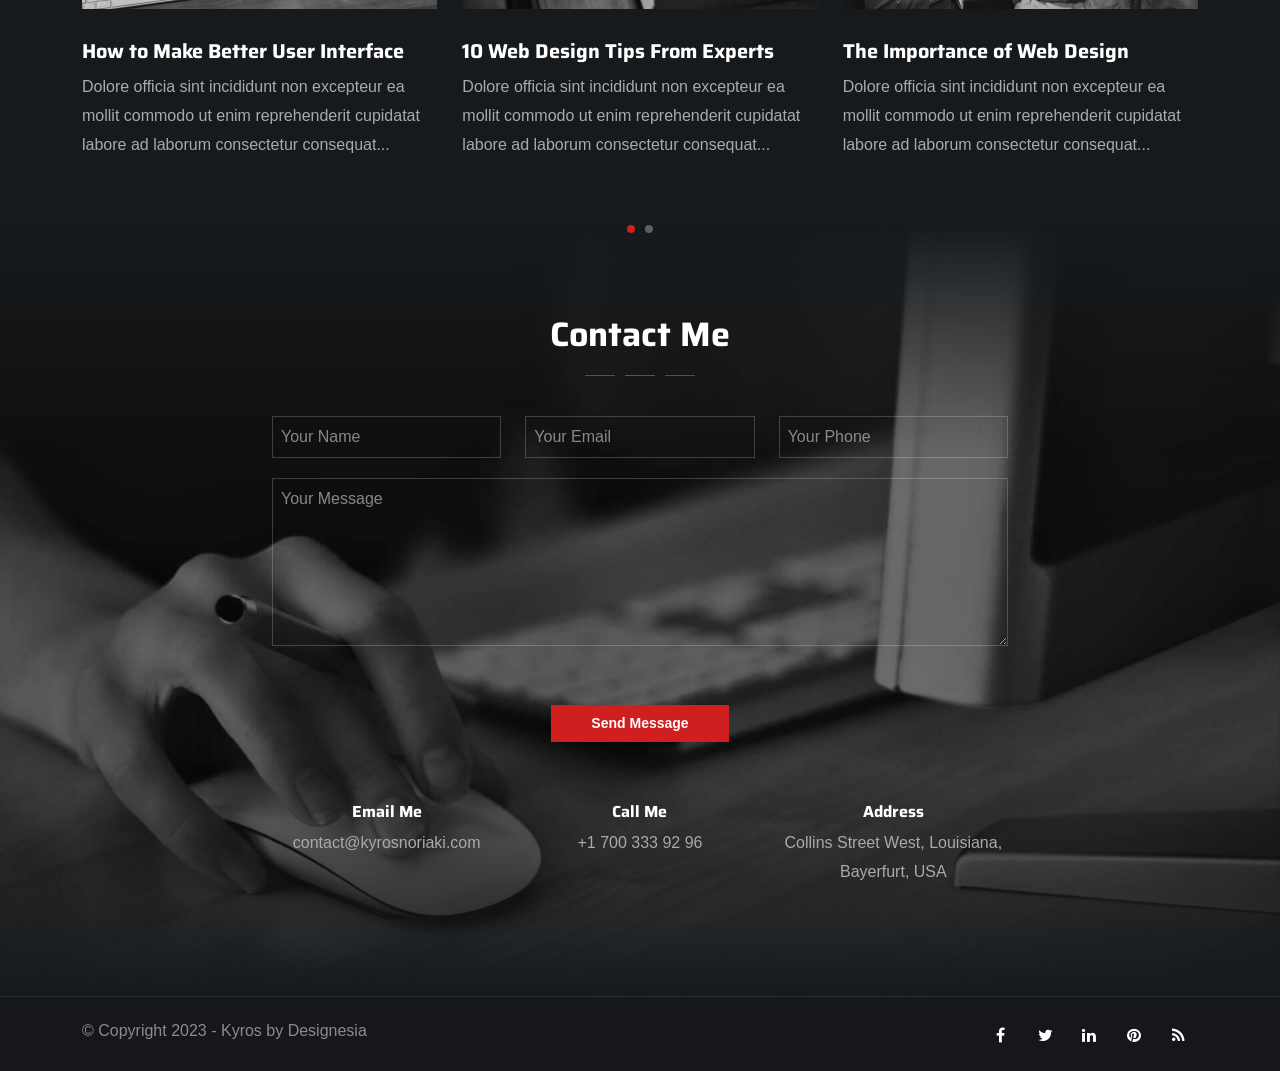
==== commit 50cf0d71: "code updatd" ====
--- a/index.html
+++ b/index.html
@@ -117,9 +117,9 @@
                                 </div>
                                 <div class="spacer-20"></div>
                                 <ul class="list_location wow fadeInUp" data-wow-delay=".8s">
-                                    <li><span>France</span>Bodin, Chauveau</li>
-                                    <li><span>USA</span>Louisiana, Bayerfurt</li>
-                                    <li><span>German</span>Hamburg, Dortmund</li>
+                                    <li><span>Creativity</span>Designs that inspire</li>
+                                    <li><span>Precision</span>Every pixel & detail</li>
+                                    <li><span>Impact</span>Brand Masterpiece</li>
                                 </ul>
                             </div>
                         </div>
@@ -140,11 +140,7 @@
                             <div class="space-border"></div>
                         </div>
                         <div class="col-md-8 offset-md-2 text-center wow fadeInUp">
-                            <p>I am a skilled multimedia designer, with 3+ years of experience
-                                in creating captivating designs and digital experiences.
-                                Proficient in diverse multimedia tools, I specialize in crafting
-                                compelling visuals and collaborating seamlessly with cross-functional teams.
-                                My passion for innovation drives me to deliver impactful solutions </p>
+                            <p>Design isn’t just my profession, it’s my passion from 3+ years of experience in multimedia design, I’ve mastered the art of creating visuals that not only look good but tell stories, spark emotions, and deliver impact. Every project I take on is an opportunity to push boundaries, inspire creativity, and leave a mark. Let’s create something extraordinary together. </p>
                         </div>
                         <div class="spacer-single"></div>
                         <div class="col-6 col-md-4 col-lg-2 position-relative wow fadeIn" data-wow-delay=".2s">
